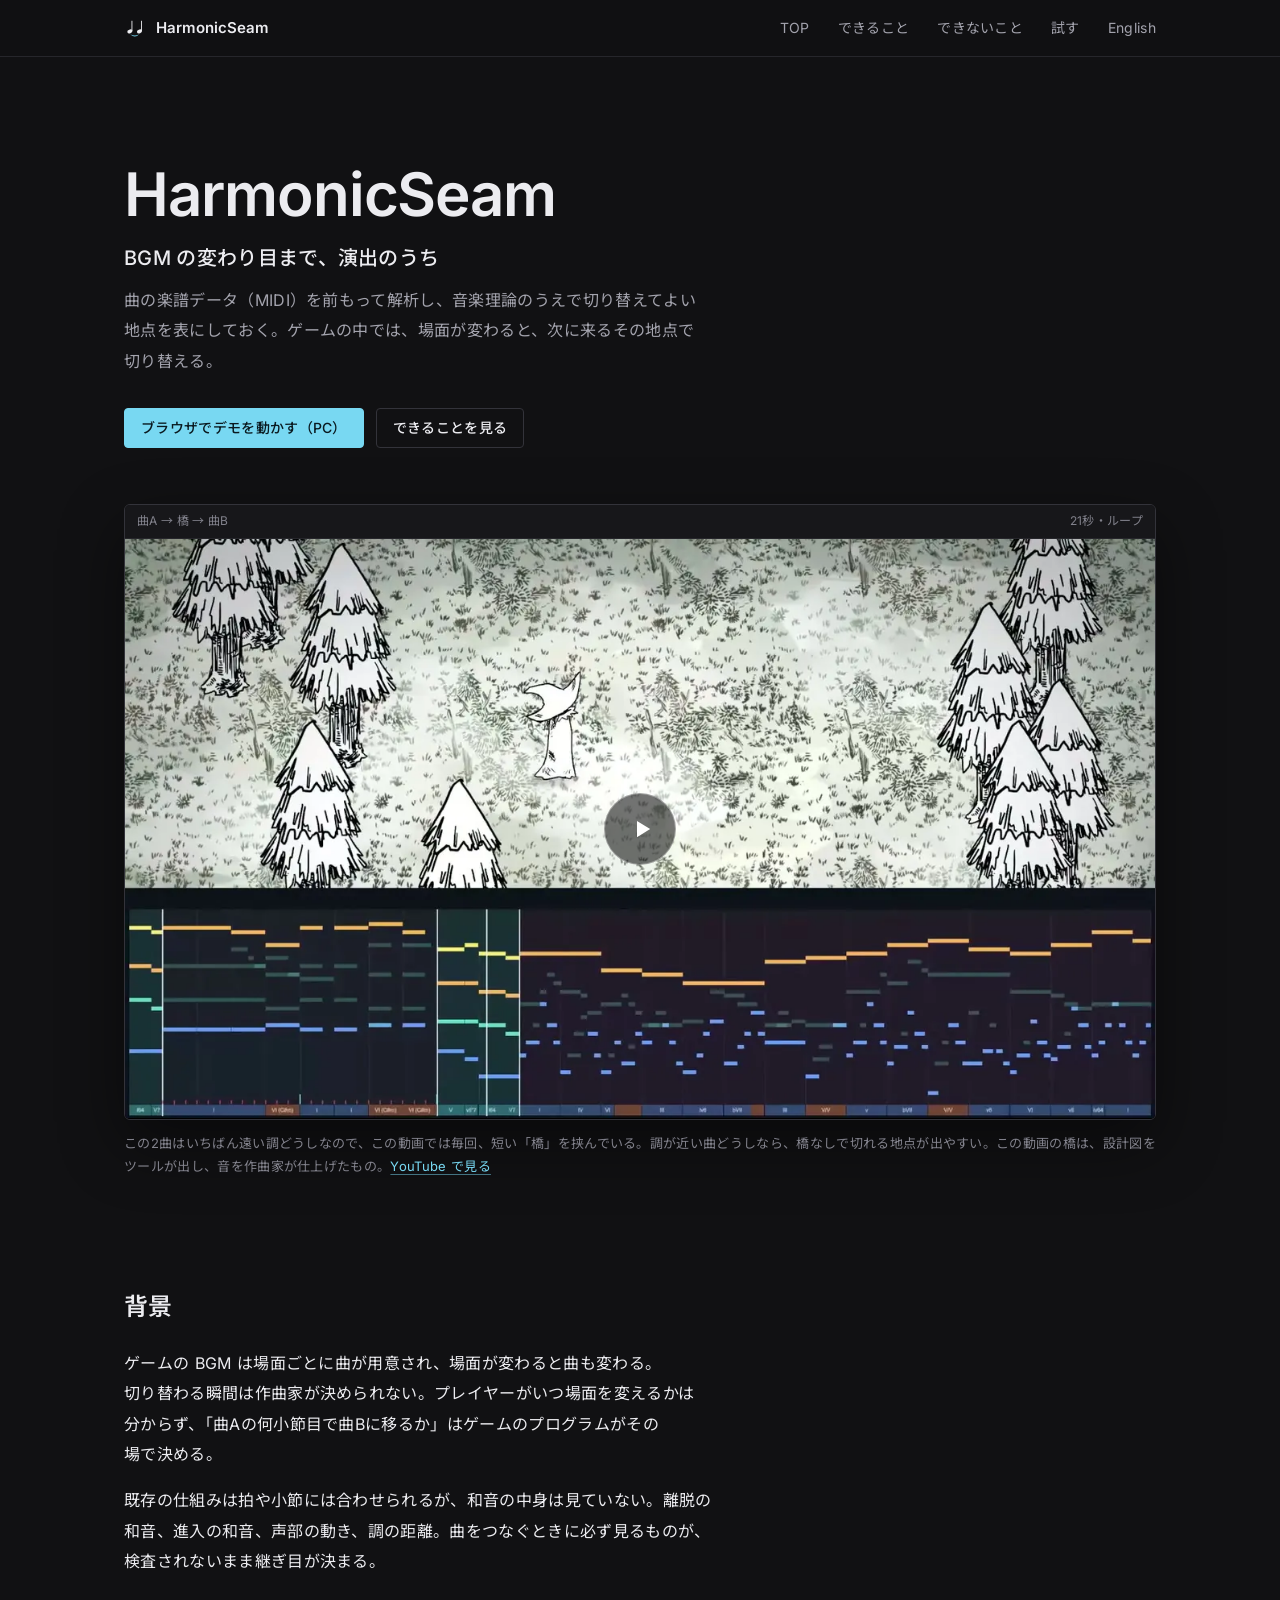
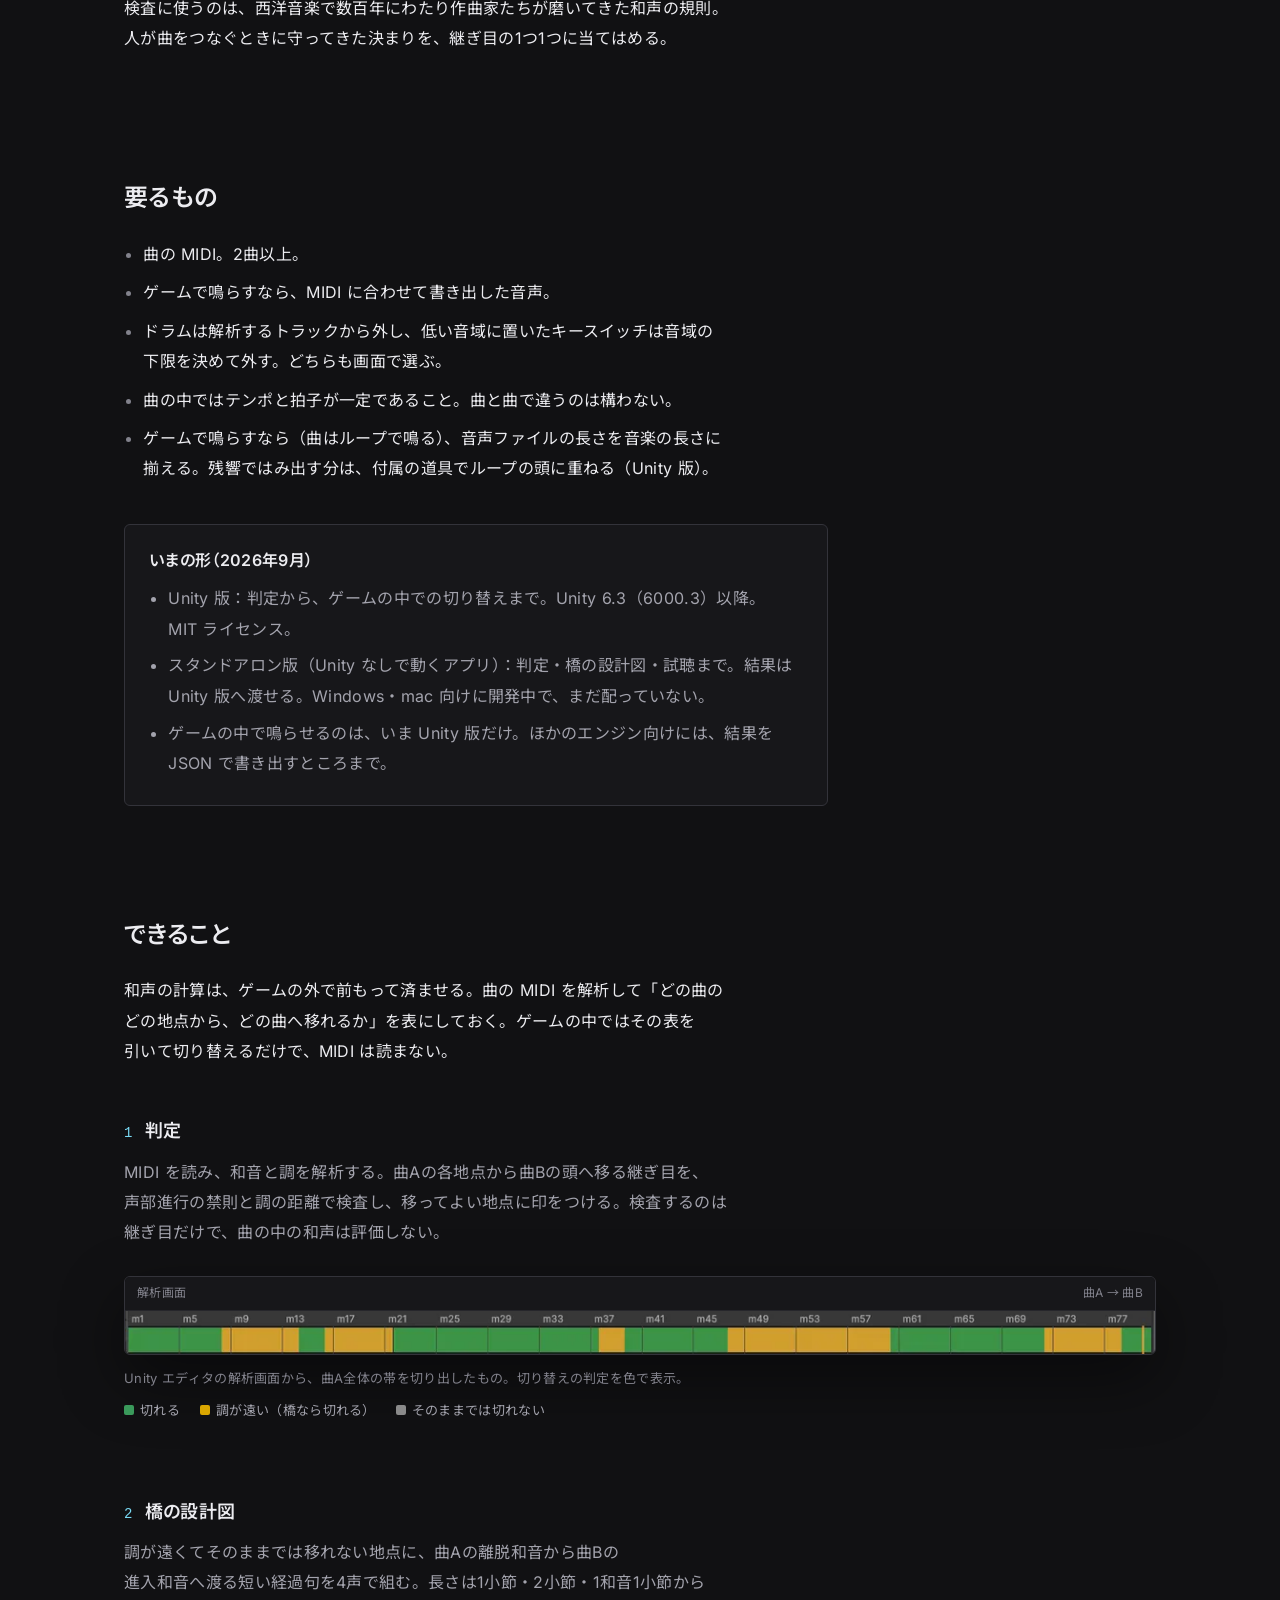
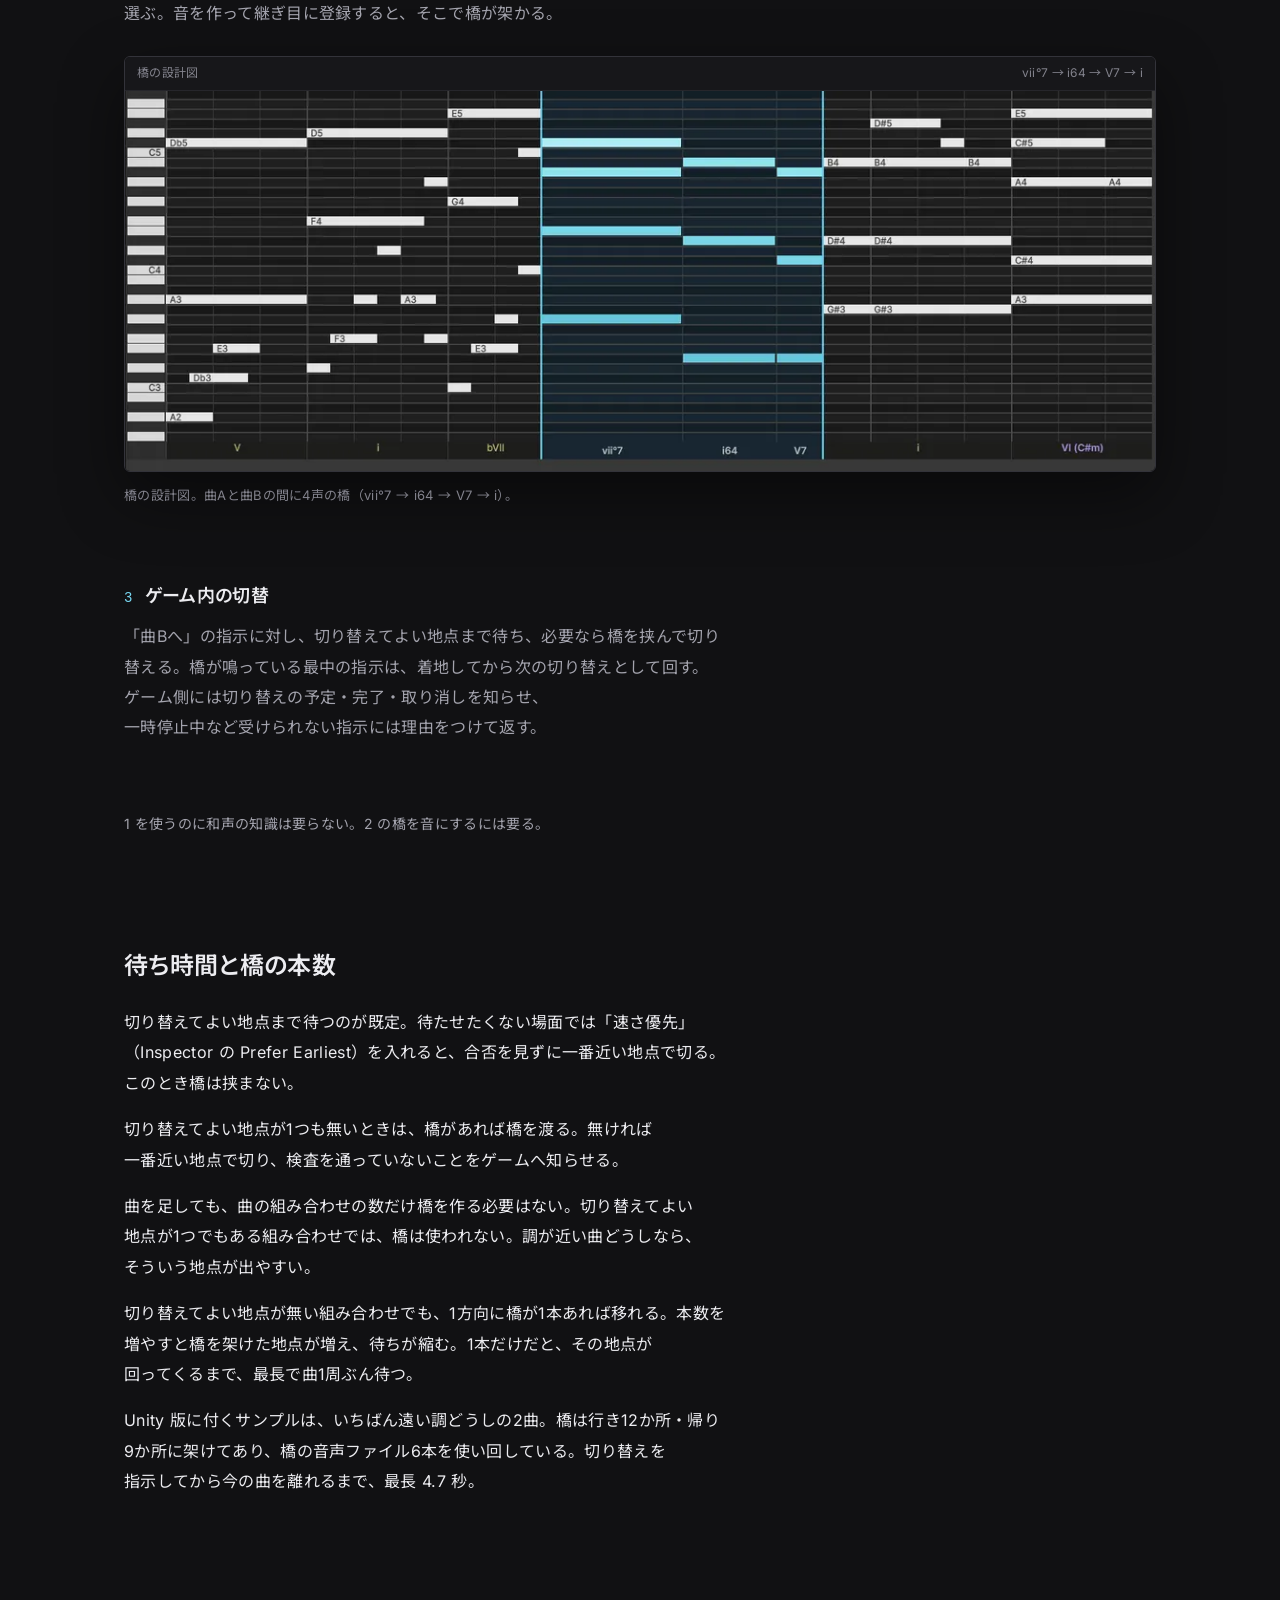
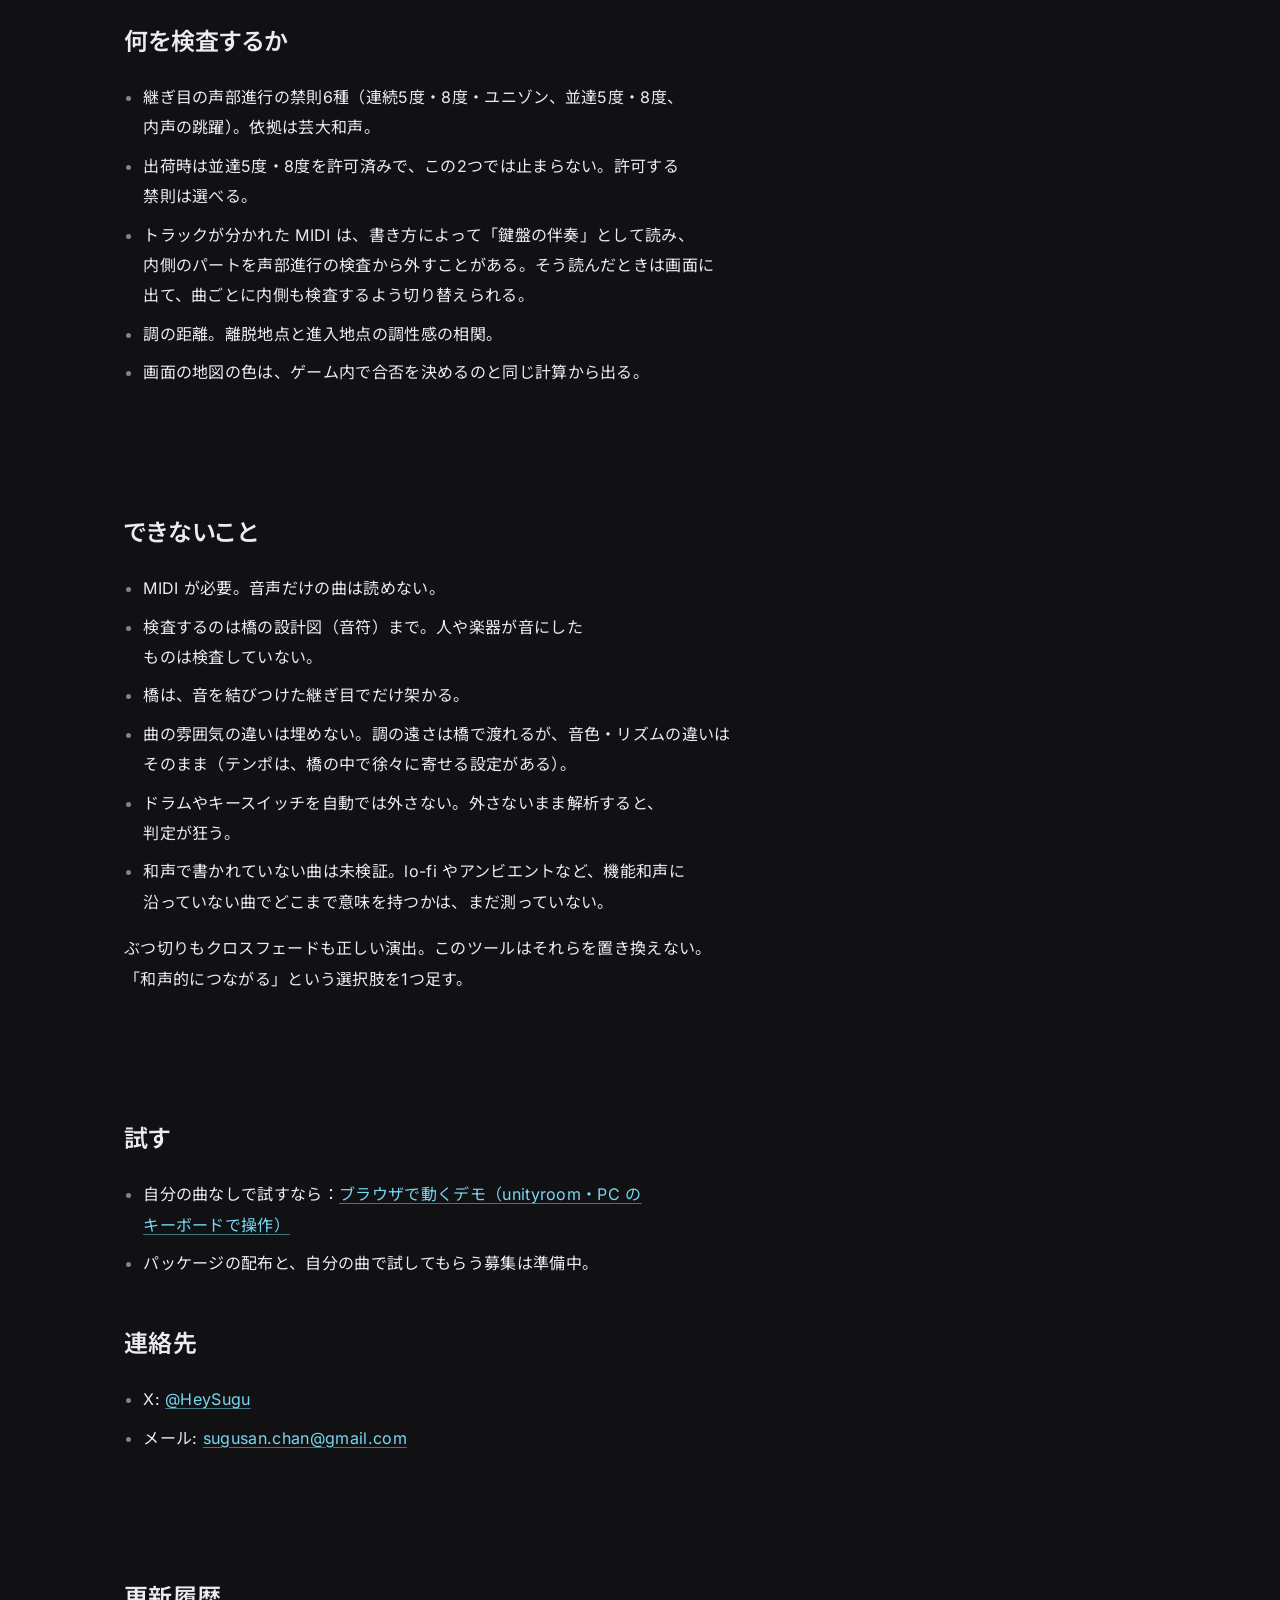
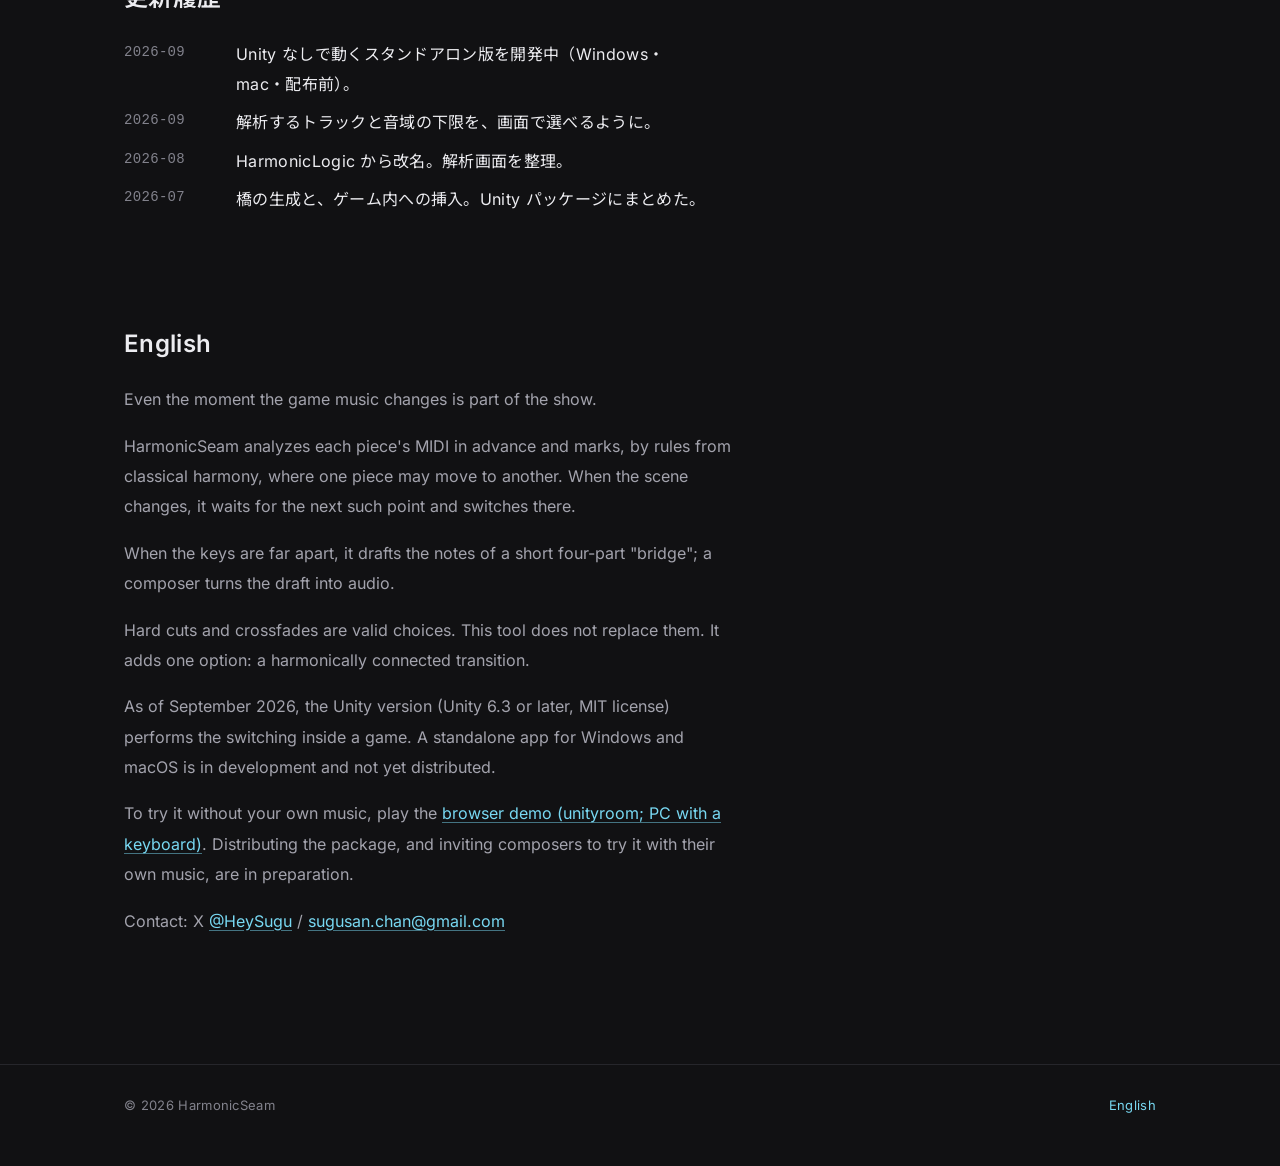
==== index.html @ 2b7038bd "site: 日本語フォントを、ページで使う字だけに切り出して自前で配る（689KB → 175KB、Google Fonts を使わない） Co-Authored-By: Claude Opus 5." ====
<!DOCTYPE html><html lang="ja"><head><meta charset="utf-8"><meta name="viewport" content="width=device-width, initial-scale=1"><title>HarmonicSeam</title><meta name="description" content="BGM の変わり目まで、演出のうち。曲の楽譜データ（MIDI）を前もって解析し、音楽理論のうえで切り替えてよい地点で、ゲームの BGM を切り替える。"><meta property="og:type" content="website"><meta property="og:site_name" content="HarmonicSeam"><meta property="og:title" content="HarmonicSeam"><meta property="og:description" content="BGM の変わり目まで、演出のうち。曲の楽譜データ（MIDI）を前もって解析し、音楽理論のうえで切り替えてよい地点で、ゲームの BGM を切り替える。"><meta property="og:url" content="https://harmonicseam.github.io/"><meta property="og:image" content="https://harmonicseam.github.io/og.png"><meta property="og:image:width" content="1920"><meta property="og:image:height" content="1080"><meta name="twitter:card" content="summary_large_image"><link rel="icon" href="/favicon.svg" type="image/svg+xml"><link rel="preload" href="/fonts/inter.428f79514c.woff2" as="font" type="font/woff2" crossorigin><link rel="preload" href="/fonts/noto-sans-jp.910fbd2599.woff2" as="font" type="font/woff2" crossorigin><style>@font-face{font-family:'Inter';font-style:normal;font-weight:400;font-display:swap;src:url(/fonts/inter.428f79514c.woff2) format('woff2')}@font-face{font-family:'Inter';font-style:normal;font-weight:500;font-display:swap;src:url(/fonts/inter.428f79514c.woff2) format('woff2')}@font-face{font-family:'Inter';font-style:normal;font-weight:600;font-display:swap;src:url(/fonts/inter.428f79514c.woff2) format('woff2')}@font-face{font-family:'Noto Sans JP';font-style:normal;font-weight:400;font-display:swap;src:url(/fonts/noto-sans-jp.910fbd2599.woff2) format('woff2')}@font-face{font-family:'Noto Sans JP';font-style:normal;font-weight:500;font-display:swap;src:url(/fonts/noto-sans-jp.910fbd2599.woff2) format('woff2')}@font-face{font-family:'Noto Sans JP';font-style:normal;font-weight:600;font-display:swap;src:url(/fonts/noto-sans-jp.910fbd2599.woff2) format('woff2')}</style><link rel="stylesheet" href="/_astro/index.DeDN4cwf.css"></head><body><header class="top"><div class="wrap top__in"><a class="brand" href="#"><img src="/logo.svg" alt="" width="22" height="22">HarmonicSeam</a><nav class="nav" aria-label="ページ内"><a class="nav__top" href="#">TOP</a><a class="nav__wide" href="#how">できること</a><a class="nav__wide" href="#limits">できないこと</a><a class="nav__wide" href="#try">試す</a><a href="#en" lang="en">English</a></nav></div></header><main><section class="hero wrap"><h1>HarmonicSeam</h1><p class="tagline">BGM の変わり目まで、演出のうち</p><p class="sub">曲の楽譜データ（MIDI）を前もって解析し、音楽理論のうえで切り替えてよい地点を表にしておく。ゲームの中では、場面が変わると、次に来るその地点で切り替える。</p><div class="actions"><a class="btn btn--primary btn--pc" href="https://unityroom.com/games/liv-2608">ブラウザでデモを動かす（PC）</a><a class="btn btn--primary btn--touch" href="#video" data-play-video>動画を見る（音あり）</a><a class="btn" href="#how">できることを見る</a><a class="btn btn--quiet btn--touch" href="https://unityroom.com/games/liv-2608">デモ（PC のみ）</a></div></section><section id="video" class="wrap"><div class="window"><div class="window__bar"><span>曲A → 橋 → 曲B</span><span>21秒・ループ</span></div><div class="video" data-video role="button" tabindex="0" aria-label="動画を再生（音あり）"><video src="/video/intro.mp4" poster="/video/poster.webp" loop playsinline preload="metadata"></video><div class="video__hint" aria-hidden="true"><svg viewBox="0 0 24 24" width="30" height="30"><path d="M8 5.5v13l10.5-6.5z" fill="currentColor"></path></svg></div></div></div><p class="caption">この2曲はいちばん遠い調どうしなので、この動画では毎回、短い「橋」を挟んでいる。調が近い曲どうしなら、橋なしで切れる地点が出やすい。この動画の橋は、設計図をツールが出し、音を作曲家が仕上げたもの。<a href="https://youtu.be/Th9F_Nxc8Kg">YouTube で見る</a></p></section><section id="background" class="sec wrap"><h2>背景</h2><div class="prose"><p>ゲームの BGM は場面ごとに曲が用意され、場面が変わると曲も変わる。<span class="nw">切り替わる</span>瞬間は作曲家が決められない。プレイヤーがいつ場面を変えるかは分からず、「<span class="nw">曲A</span>の何小節目で<span class="nw">曲B</span>に移るか」はゲームのプログラムがその場で決める。</p><p>既存の仕組みは拍や小節には合わせられるが、和音の中身は見ていない。離脱の和音、進入の和音、声部の動き、調の距離。曲をつなぐときに必ず見るものが、検査されないまま継ぎ目が決まる。</p><p>検査に使うのは、西洋音楽で数百年にわたり作曲家たちが磨いてきた和声の規則。人が曲をつなぐときに守ってきた決まりを、継ぎ目の1つ1つに当てはめる。</p></div></section><section id="needs" class="sec wrap"><h2>要るもの</h2><div class="prose"><ul><li>曲の MIDI。2曲以上。</li><li>ゲームで鳴らすなら、MIDI に合わせて書き出した音声。</li><li>ドラムは解析するトラックから外し、低い音域に置いたキースイッチは音域の下限を決めて外す。どちらも画面で選ぶ。</li><li>曲の中ではテンポと拍子が一定であること。曲と曲で違うのは構わない。</li><li>ゲームで鳴らすなら（曲はループで鳴る）、音声ファイルの長さを音楽の長さに揃える。残響ではみ出す分は、付属の道具でループの頭に重ねる（Unity 版）。</li></ul></div><div class="box"><h3>いまの形（2026年9月）</h3><ul><li>Unity 版：判定から、ゲームの中での切り替えまで。Unity 6.3（6000.3）以降。MIT ライセンス。</li><li>スタンドアロン版（Unity なしで動くアプリ）：判定・橋の設計図・試聴まで。結果は Unity 版へ渡せる。Windows・mac 向けに開発中で、まだ配っていない。</li><li>ゲームの中で鳴らせるのは、いま Unity 版だけ。ほかのエンジン向けには、結果を JSON で書き出すところまで。</li></ul></div></section><section id="how" class="sec wrap"><h2>できること</h2><div class="prose"><p>和声の計算は、ゲームの外で前もって済ませる。曲の MIDI を解析して「どの曲のどの地点から、どの曲へ移れるか」を表にしておく。ゲームの中ではその表を引いて切り替えるだけで、MIDI は読まない。</p></div><ol class="steps"><li class="step"><div class="step__head"><span class="step__num">1</span><h3>判定</h3></div><p>MIDI を読み、和音と調を解析する。<span class="nw">曲A</span>の各地点から<span class="nw">曲B</span>の頭へ移る継ぎ目を、声部進行の禁則と調の距離で検査し、移ってよい地点に印をつける。検査するのは継ぎ目だけで、曲の中の和声は評価しない。</p><figure class="fig"><div class="window"><div class="window__bar"><span>解析画面</span><span>曲A → 曲B</span></div><img src="/_astro/analyzer-map.w-z46EXZ_Z14f1R5.webp" srcset="/_astro/analyzer-map.w-z46EXZ_1AE0fX.webp 1080w, /_astro/analyzer-map.w-z46EXZ_Z14f1R5.webp 1600w" alt="解析画面から切り出した、曲A全体の帯。切り替えの判定を色で表示" sizes="(min-width: 1128px) 1080px, 100vw" loading="lazy" decoding="async" width="1600" height="67"></div><figcaption>Unity エディタの解析画面から、<span class="nw">曲A</span>全体の帯を切り出したもの。切り替えの判定を色で表示。</figcaption><p class="legend"><span><i style="background:var(--ok)"></i>切れる</span><span><i style="background:var(--far)"></i>調が遠い（橋なら切れる）</span><span><i style="background:var(--no)"></i>そのままでは切れない</span></p></figure></li><li class="step"><div class="step__head"><span class="step__num">2</span><h3>橋の設計図</h3></div><p>調が遠くてそのままでは移れない地点に、<span class="nw">曲A</span>の離脱和音から<span class="nw">曲B</span>の進入和音へ渡る短い経過句を4声で組む。長さは1小節・2小節・1和音1小節から選ぶ。音を作って継ぎ目に登録すると、そこで橋が架かる。</p><figure class="fig"><div class="window"><div class="window__bar"><span>橋の設計図</span><span>vii°7 → i64 → V7 → i</span></div><img src="/_astro/analyzer-bridge.DcLD3KnN_Z2VC8l.webp" srcset="/_astro/analyzer-bridge.DcLD3KnN_27rQbr.webp 1080w, /_astro/analyzer-bridge.DcLD3KnN_Z2VC8l.webp 1580w" alt="橋の設計図のピアノロール。曲A、4声の橋、曲B" sizes="(min-width: 1128px) 1080px, 100vw" loading="lazy" decoding="async" width="1580" height="582"></div><figcaption>橋の設計図。<span class="nw">曲A</span>と<span class="nw">曲B</span>の間に4声の橋（vii°7 → i64 → V7 → i）。</figcaption></figure></li><li class="step"><div class="step__head"><span class="step__num">3</span><h3>ゲーム内の切替</h3></div><p>「<span class="nw">曲B</span>へ」の指示に対し、切り替えてよい地点まで待ち、必要なら橋を挟んで切り替える。橋が鳴っている最中の指示は、着地してから次の切り替えとして回す。ゲーム側には切り替えの予定・完了・取り消しを知らせ、一時停止中など受けられない指示には理由をつけて返す。</p></li></ol><p class="note">1 を使うのに和声の知識は要らない。2 の橋を音にするには要る。</p></section><section id="wait" class="sec wrap"><h2>待ち時間と橋の本数</h2><div class="prose"><p>切り替えてよい地点まで待つのが既定。待たせたくない場面では「速さ優先」（Inspector の Prefer Earliest）を入れると、合否を見ずに一番近い地点で切る。このとき橋は挟まない。</p><p>切り替えてよい地点が1つも無いときは、橋があれば橋を渡る。無ければ一番近い地点で切り、検査を通っていないことをゲームへ知らせる。</p><p>曲を足しても、曲の組み合わせの数だけ橋を作る必要はない。切り替えてよい地点が1つでもある組み合わせでは、橋は使われない。調が近い曲どうしなら、そういう地点が出やすい。</p><p>切り替えてよい地点が無い組み合わせでも、1方向に橋が1本あれば移れる。本数を増やすと橋を架けた地点が増え、待ちが縮む。1本だけだと、その地点が回ってくるまで、最長で曲1周ぶん待つ。</p><p>Unity 版に付くサンプルは、いちばん遠い調どうしの2曲。橋は行き12か所・帰り9か所に架けてあり、橋の音声ファイル6本を使い回している。切り替えを指示してから今の曲を離れるまで、最長 4.7 秒。</p></div></section><section id="check" class="sec wrap"><h2>何を検査するか</h2><div class="prose"><ul><li>継ぎ目の声部進行の禁則6種（連続5度・8度・ユニゾン、並達5度・8度、内声の跳躍）。依拠は芸大和声。</li><li>出荷時は並達5度・8度を許可済みで、この2つでは止まらない。許可する禁則は選べる。</li><li>トラックが分かれた MIDI は、書き方によって「鍵盤の伴奏」として読み、内側のパートを声部進行の検査から外すことがある。そう読んだときは画面に出て、曲ごとに内側も検査するよう切り替えられる。</li><li>調の距離。離脱地点と進入地点の調性感の相関。</li><li>画面の地図の色は、ゲーム内で合否を決めるのと同じ計算から出る。</li></ul></div></section><section id="limits" class="sec wrap"><h2>できないこと</h2><div class="prose"><ul><li>MIDI が必要。音声だけの曲は読めない。</li><li>検査するのは橋の設計図（音符）まで。人や楽器が音にしたものは検査していない。</li><li>橋は、音を結びつけた継ぎ目でだけ架かる。</li><li>曲の雰囲気の違いは埋めない。調の遠さは橋で渡れるが、音色・リズムの違いはそのまま（テンポは、橋の中で徐々に寄せる設定がある）。</li><li>ドラムやキースイッチを自動では外さない。外さないまま解析すると、判定が狂う。</li><li>和声で書かれていない曲は未検証。lo-fi やアンビエントなど、機能和声に沿っていない曲でどこまで意味を持つかは、まだ測っていない。</li></ul><p>ぶつ切りもクロスフェードも正しい演出。このツールはそれらを置き換えない。「和声的につながる」という選択肢を1つ足す。</p></div></section><section id="try" class="sec wrap"><h2>試す</h2><div class="prose"><ul><li>自分の曲なしで試すなら：<a href="https://unityroom.com/games/liv-2608">ブラウザで動くデモ（unityroom・PC のキーボードで操作）</a></li><li>パッケージの配布と、自分の曲で試してもらう募集は準備中。</li></ul></div><h2 class="h2--sub">連絡先</h2><div class="prose"><ul><li>X: <a href="https://x.com/HeySugu">@HeySugu</a></li><li>メール: <a href="mailto:sugusan.chan@gmail.com">sugusan.chan@gmail.com</a></li></ul></div></section><section id="log" class="sec wrap"><h2>更新履歴</h2><dl class="log"><dt>2026-09</dt><dd>Unity なしで動くスタンドアロン版を開発中（Windows・mac・配布前）。</dd><dt>2026-09</dt><dd>解析するトラックと音域の下限を、画面で選べるように。</dd><dt>2026-08</dt><dd>HarmonicLogic から改名。解析画面を整理。</dd><dt>2026-07</dt><dd>橋の生成と、ゲーム内への挿入。Unity パッケージにまとめた。</dd></dl></section><section id="en" class="sec wrap en" lang="en"><h2>English</h2><div class="prose"><p>Even the moment the game music changes is part of the show.</p><p>HarmonicSeam analyzes each piece's MIDI in advance and marks, by rules from classical harmony, where one piece may move to another. When the scene changes, it waits for the next such point and switches there.</p><p>When the keys are far apart, it drafts the notes of a short four-part "bridge"; a composer turns the draft into audio.</p><p>Hard cuts and crossfades are valid choices. This tool does not replace them. It adds one option: a harmonically connected transition.</p><p>As of September 2026, the Unity version (Unity 6.3 or later, MIT license) performs the switching inside a game. A standalone app for Windows and macOS is in development and not yet distributed.</p><p>To try it without your own music, play the <a href="https://unityroom.com/games/liv-2608">browser demo (unityroom; PC with a keyboard)</a>. Distributing the package, and inviting composers to try it with their own music, are in preparation.</p><p>Contact: X <a href="https://x.com/HeySugu">@HeySugu</a> / <a href="mailto:sugusan.chan@gmail.com">sugusan.chan@gmail.com</a></p></div></section></main><footer class="foot"><div class="wrap foot__in"><span>© 2026 HarmonicSeam</span><a href="#en" lang="en">English</a></div></footer><script type="module">for(let e of document.querySelectorAll(`[data-video]`)){let t=e.querySelector(`video`),n=e.querySelector(`.video__hint`),r=()=>t.paused?t.play():t.pause();e.addEventListener(`click`,r),e.addEventListener(`keydown`,e=>{(e.key===`Enter`||e.key===` `)&&(e.preventDefault(),r())}),t.addEventListener(`play`,()=>n.hidden=!0),t.addEventListener(`pause`,()=>n.hidden=!1)}var e=document.querySelector(`[data-video] video`);for(let t of document.querySelectorAll(`[data-play-video]`))t.addEventListener(`click`,()=>e?.play());</script></body></html>
---- _astro/index.DeDN4cwf.css ----
:root{--bg:#111113;--bg-2:#17171a;--bg-3:#1e1e22;--line:#26262b;--line-2:#33333a;--text:#ececf0;--text-2:#a3a3ad;--text-3:#82828c;--accent:#78d8f2;--accent-ink:#0a1a20;--ok:#3a9a5b;--far:#d9a600;--no:#8a8a8a;--r:4px;--r-win:6px;--wrap:1080px;--font:"Inter", "Noto Sans JP", system-ui, -apple-system, "Segoe UI", sans-serif;--mono:ui-monospace, "SFMono-Regular", Consolas, monospace}*{box-sizing:border-box}html{background:var(--bg);scroll-behavior:smooth}body{color:var(--text);font-family:var(--font);letter-spacing:.02em;-webkit-font-smoothing:antialiased;margin:0;font-size:16px;line-height:1.9}a{color:var(--accent);text-decoration:none}a:hover{text-underline-offset:3px;text-decoration:underline}.prose a,.caption a{text-underline-offset:3px;text-decoration:underline #78d8f280}.prose a:hover,.caption a:hover{text-decoration-color:currentColor}h1,h2,h3{font-feature-settings:"palt";word-break:auto-phrase;text-wrap:balance}:lang(ja){word-break:auto-phrase;line-break:strict}p,li,dd,figcaption{text-wrap:pretty}.nw{white-space:nowrap}.wrap{max-width:var(--wrap);margin:0 auto;padding:0 24px}section[id]{scroll-margin-top:72px}.top{z-index:10;backdrop-filter:blur(8px);border-bottom:1px solid var(--line);background:#111113d9;position:sticky;top:0}.top__in{justify-content:space-between;align-items:center;height:56px;display:flex}.brand{color:var(--text);letter-spacing:0;align-items:center;gap:10px;font-size:15px;font-weight:600;display:inline-flex}.brand:hover{text-decoration:none}.nav{gap:28px;font-size:14px;display:flex}.nav a{color:var(--text-2)}.nav a:hover{color:var(--text);text-decoration:none}.hero{padding-top:104px;padding-bottom:56px}.hero h1{letter-spacing:-.02em;margin:0 0 16px;font-size:60px;font-weight:700;line-height:1.1}.tagline{color:var(--text);margin:0 0 12px;font-size:20px;font-weight:500;line-height:1.5}.scenes{gap:20px;max-width:44em;margin:24px 0 0;display:grid}.scenes>div{border-top:1px solid var(--line);grid-template-columns:11em 1fr;gap:4px 20px;padding-top:20px;display:grid}.scenes dt{color:var(--text);font-weight:600}.scenes dd{color:var(--text-2);margin:0}@media (width<=640px){.scenes>div{grid-template-columns:1fr}}.sub{max-width:38em;color:var(--text-2);margin:0 0 32px;font-size:16px}.actions{flex-wrap:wrap;gap:12px;display:flex}.btn{border:1px solid var(--line-2);border-radius:var(--r);height:40px;color:var(--text);align-items:center;padding:0 16px;font-size:14px;font-weight:500;display:inline-flex}.btn:hover{background:var(--bg-3);text-decoration:none}.btn--primary{background:var(--accent);border-color:var(--accent);color:var(--accent-ink)}.btn--primary:hover{background:#9be3f6}.btn--quiet{color:var(--text-2)}.btn--touch{display:none}@media (hover:none) and (pointer:coarse){.btn--pc{display:none}.btn--touch{display:inline-flex}}.window{border:1px solid var(--line-2);border-radius:var(--r-win);background:#0c0c0e;overflow:hidden;box-shadow:0 24px 64px #00000073}.window__bar{border-bottom:1px solid var(--line);background:var(--bg-2);height:34px;color:var(--text-3);white-space:nowrap;justify-content:space-between;align-items:center;gap:12px;padding:0 12px;font-size:12px;display:flex;overflow:hidden}.window img{width:100%;height:auto;display:block}.video{aspect-ratio:16/9;cursor:pointer;background:#000;position:relative}.video video{width:100%;height:100%;display:block}.video__hint{pointer-events:none;color:#fff;background:#0000008c;border:1px solid #ffffff59;border-radius:50%;place-items:center;width:72px;height:72px;transition:background .15s;display:grid;position:absolute;top:50%;left:50%;transform:translate(-50%,-50%)}.video__hint svg{margin-left:4px}.video:hover .video__hint{background:#000000b8}.video__hint[hidden]{display:none}.caption,figcaption{color:var(--text-3);margin:12px 0 0;font-size:13px;line-height:1.8}.sec{padding-top:112px}.sec h2{margin:0 0 24px;font-size:24px;font-weight:600;line-height:1.4}.sec .h2--sub{margin-top:48px}.prose>*{max-width:38em}.prose p{margin:0 0 1em}.prose ul{margin:0 0 1em;padding-left:1.2em}.prose li{margin:0 0 .5em}.prose li::marker{color:var(--text-3)}.muted{color:var(--text-2)}.note{color:var(--text-2);margin:40px 0 0;font-size:14px}.steps{gap:72px;margin:48px 0 0;padding:0;list-style:none;display:grid}.step__head{align-items:baseline;gap:12px;margin-bottom:8px;display:flex}.step__num{font-family:var(--mono);color:var(--accent);font-size:14px}.step h3{margin:0;font-size:18px;font-weight:600}.step>p{max-width:38em;color:var(--text-2);margin:0 0 28px}.fig{margin:0}.legend{color:var(--text-2);flex-wrap:wrap;gap:4px 20px;margin:8px 0 0;font-size:13px;display:flex}.legend span{align-items:center;gap:6px;display:inline-flex}.legend i{border-radius:2px;width:10px;height:10px}.log{grid-template-columns:6em 1fr;gap:8px 16px;max-width:38em;margin:0;display:grid}.log dt{font-family:var(--mono);color:var(--text-3);font-size:14px;line-height:1.9}.log dd{margin:0}.box{border:1px solid var(--line-2);border-radius:var(--r-win);background:var(--bg-2);max-width:44em;margin-top:40px;padding:20px 24px}.box h3{margin:0 0 8px;font-size:16px;font-weight:600}.box ul{margin:0;padding-left:1.2em}.box li{color:var(--text-2);margin:0 0 .4em}.en .prose p{color:var(--text-2);letter-spacing:0}.foot{border-top:1px solid var(--line);color:var(--text-3);margin-top:128px;font-size:13px}.foot__in{justify-content:space-between;padding-top:28px;padding-bottom:48px;display:flex}.caption a,.foot a{margin-block:-10px;padding-block:10px}@media (width<=640px){.nav{gap:20px}.nav__wide{display:none}.hero{padding-top:56px;padding-bottom:40px}.hero h1{font-size:clamp(30px,13.5vw - 6px,44px)}.tagline{font-size:18px}.sec{padding-top:80px}.sec h2{font-size:22px}}@media (width<=310px){.nav__top{display:none}}@media (pointer:coarse){.btn{height:44px}.nav a{margin:-14px -8px;padding:14px 8px}}
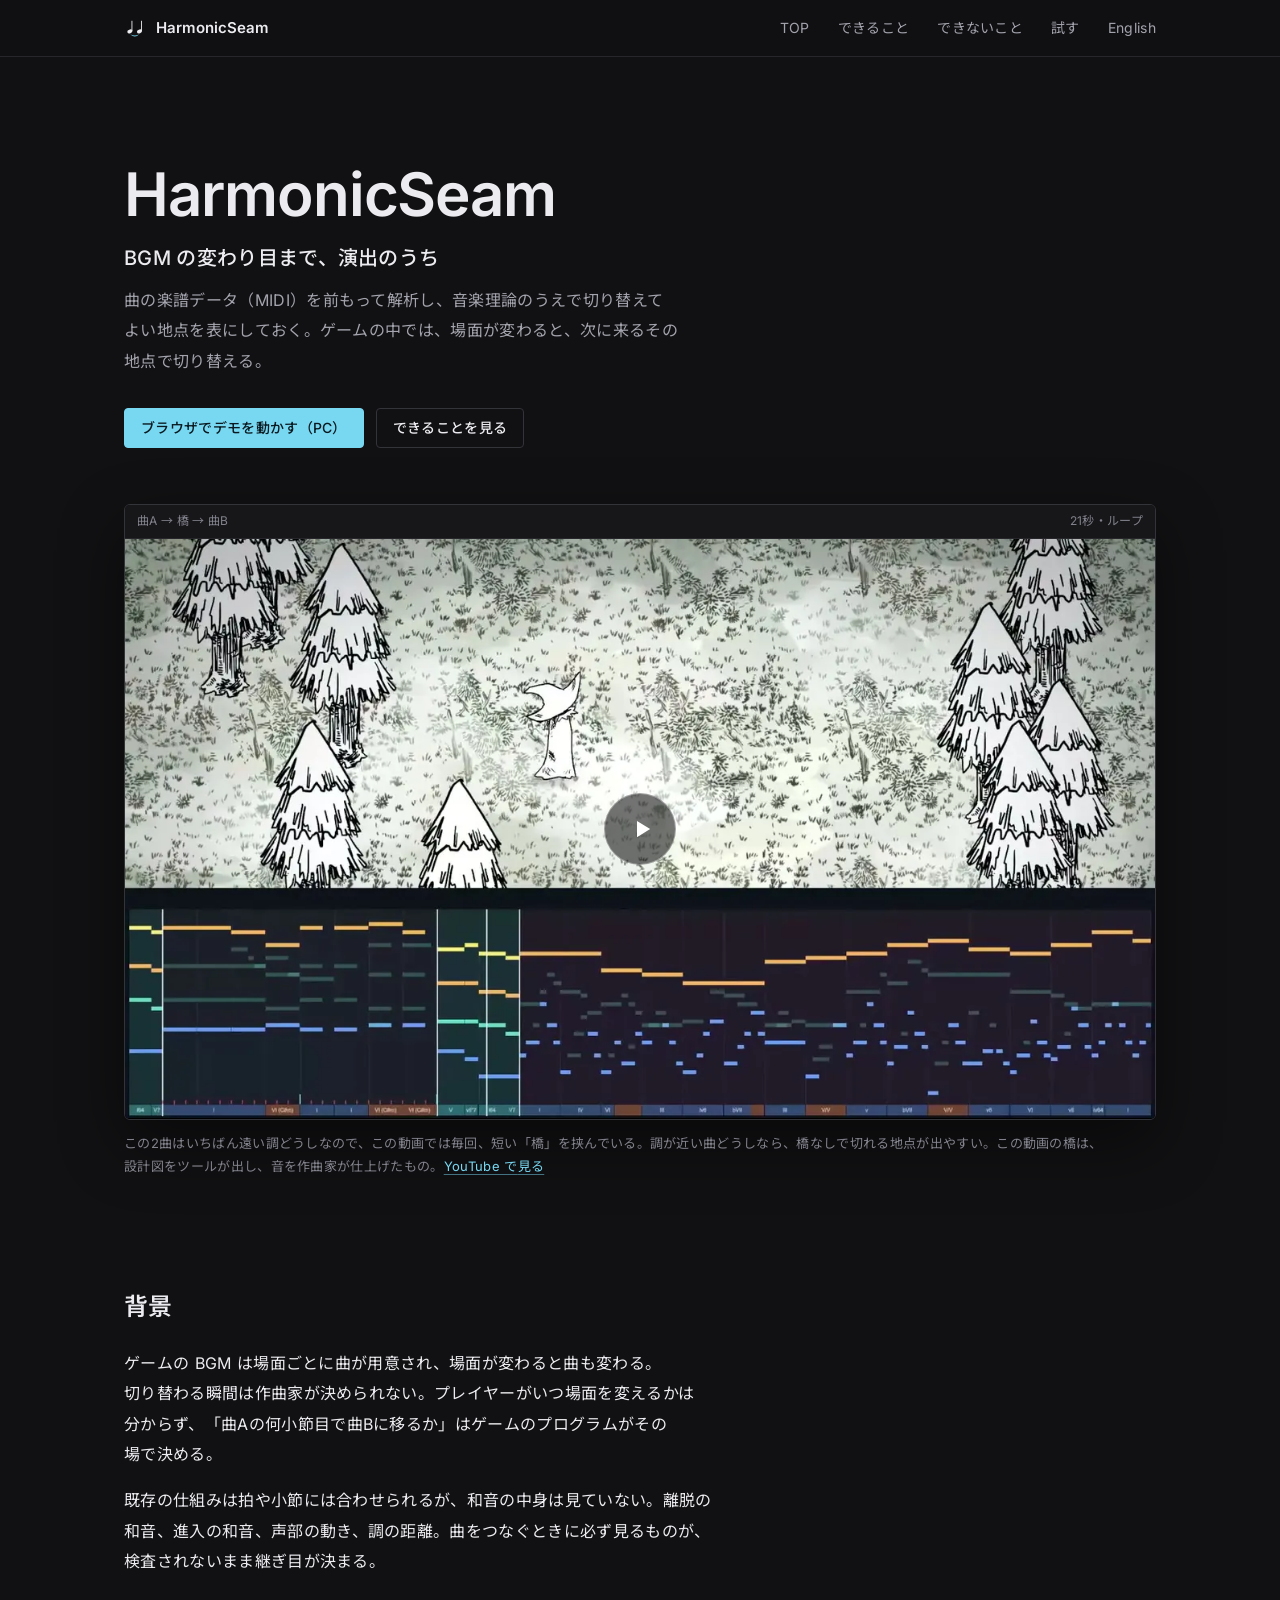
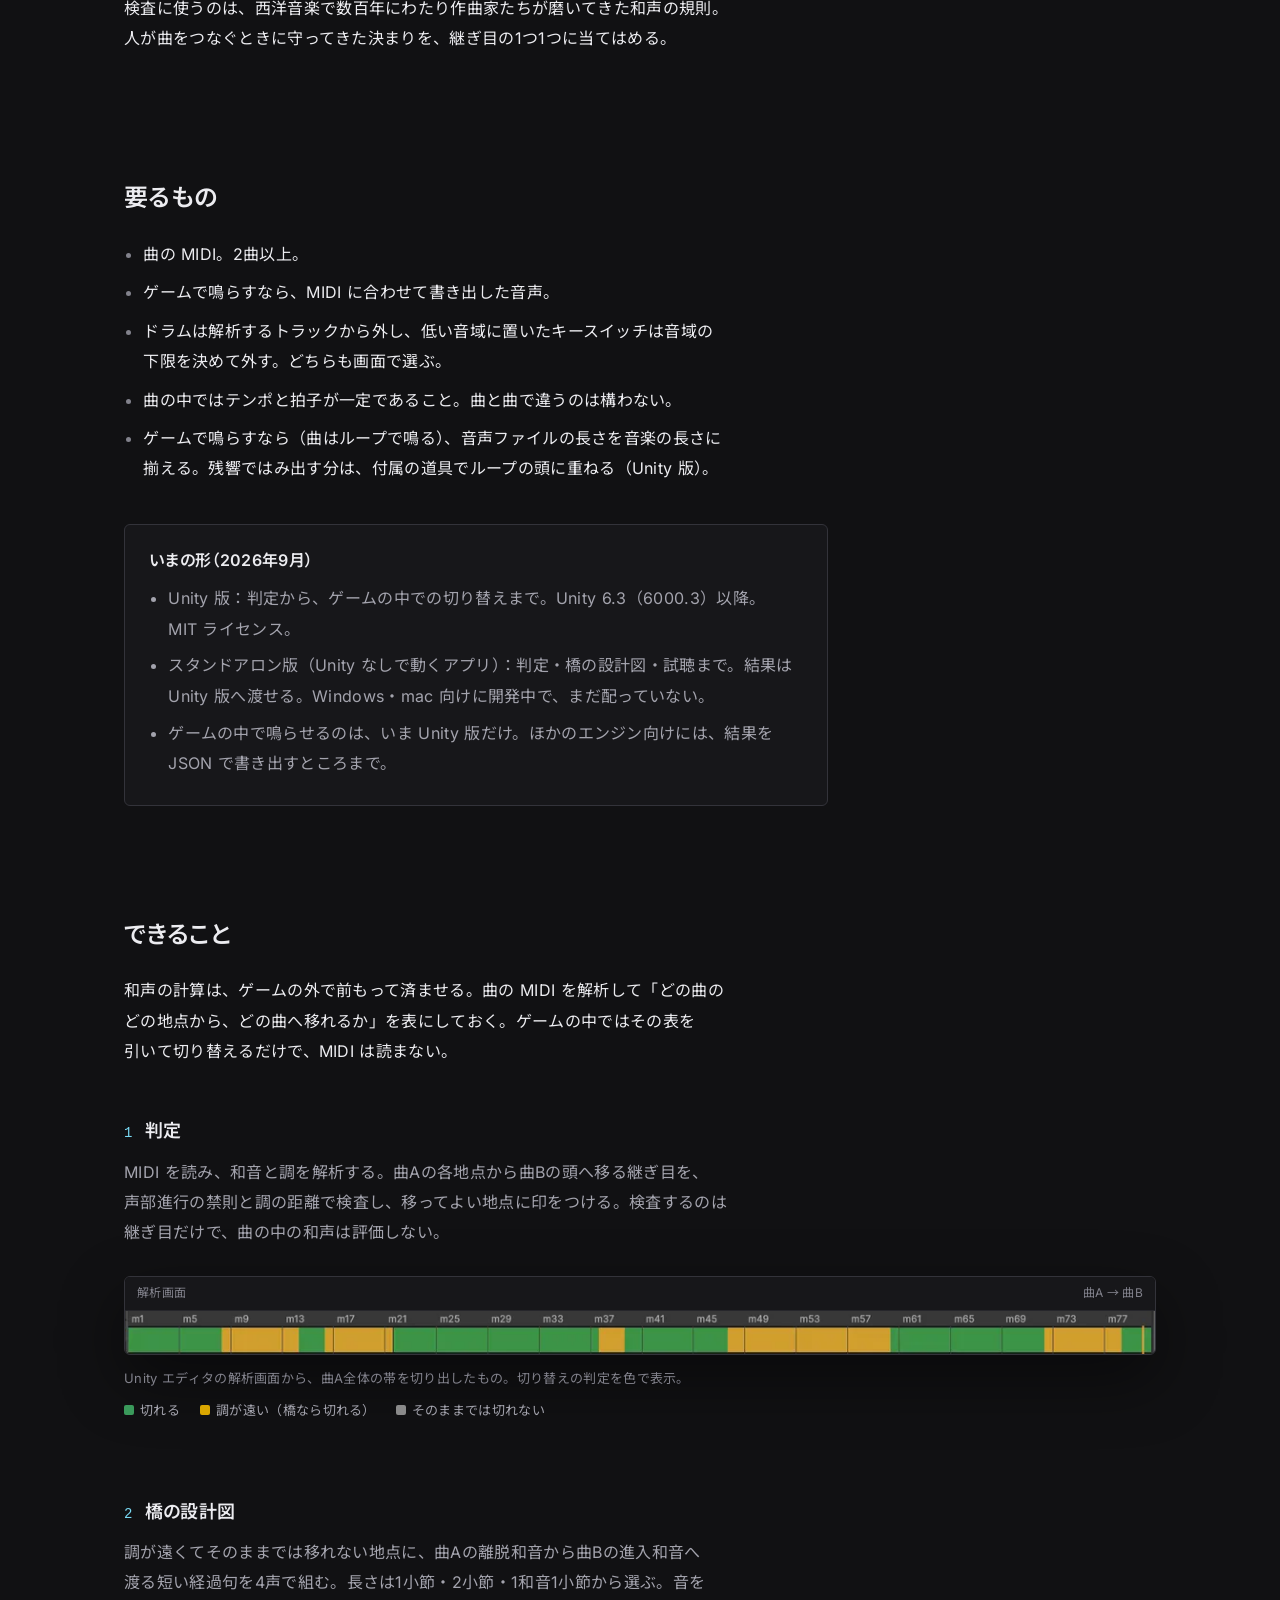
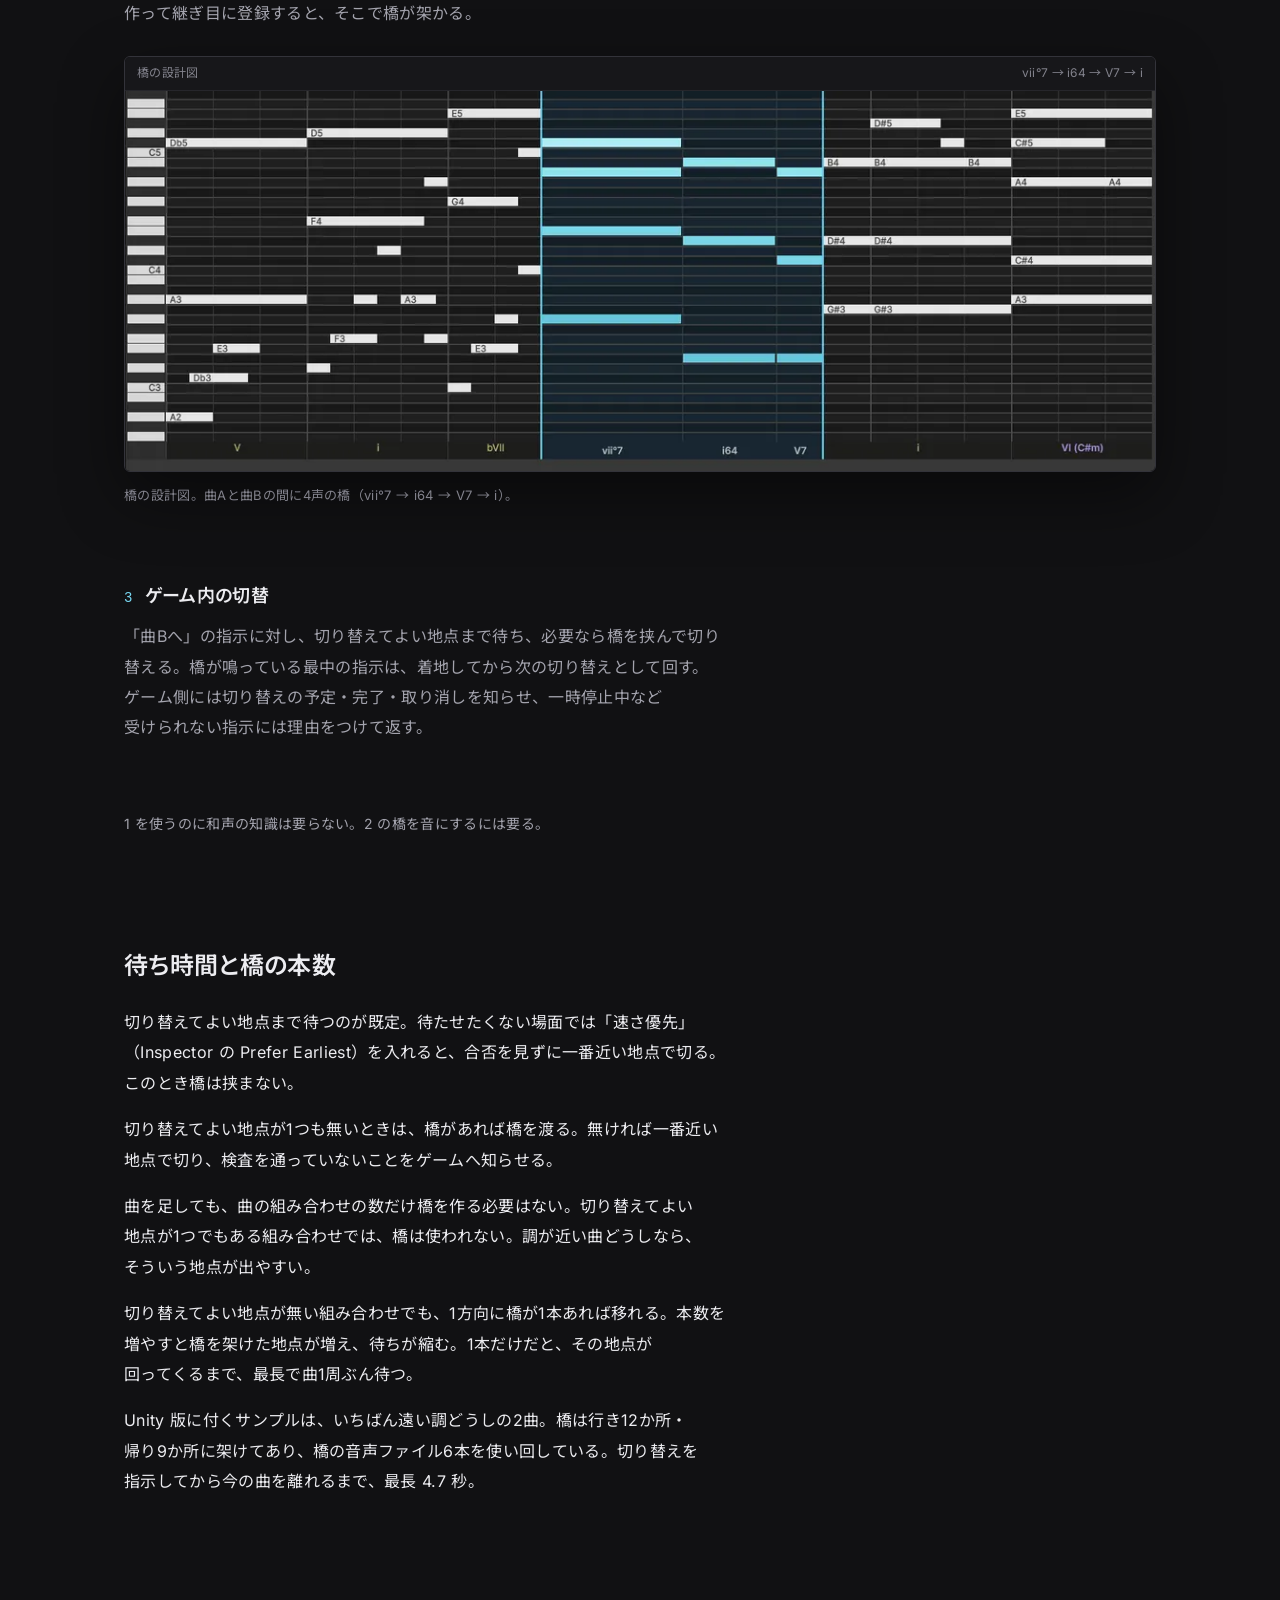
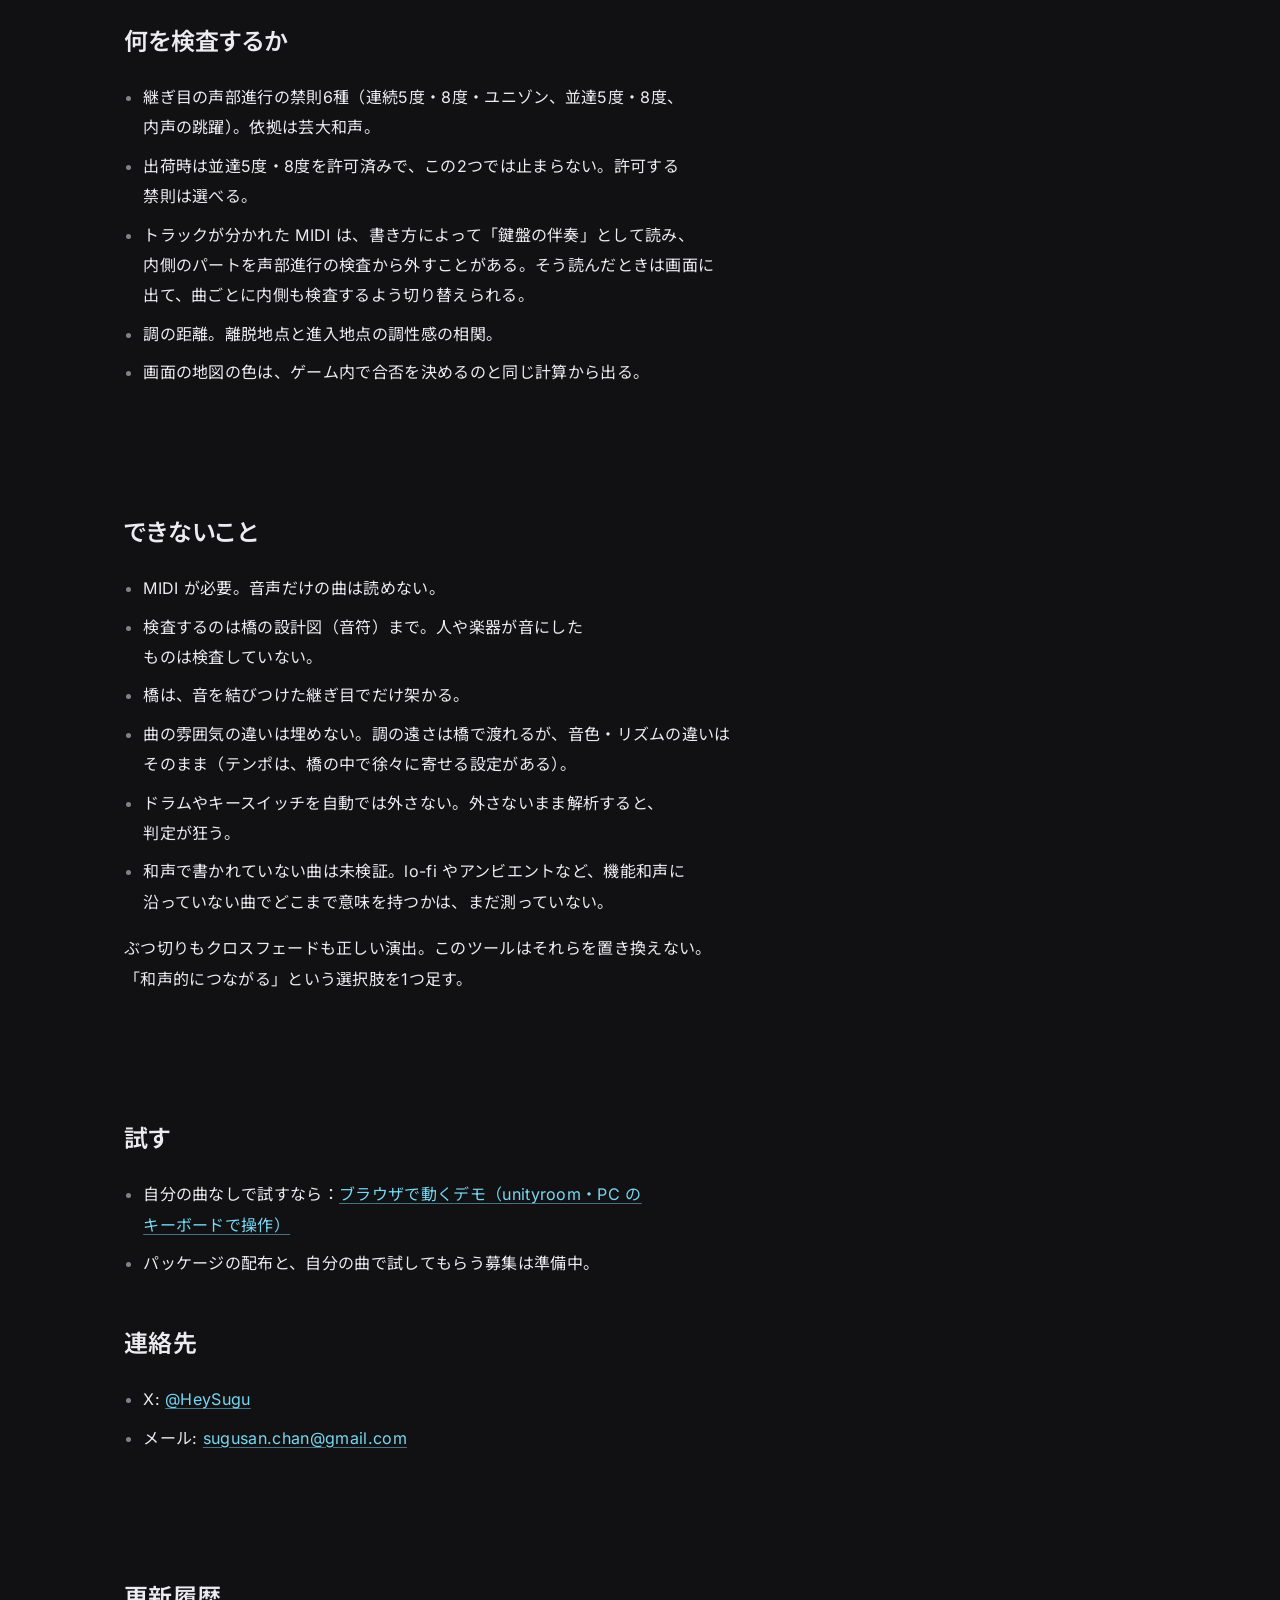
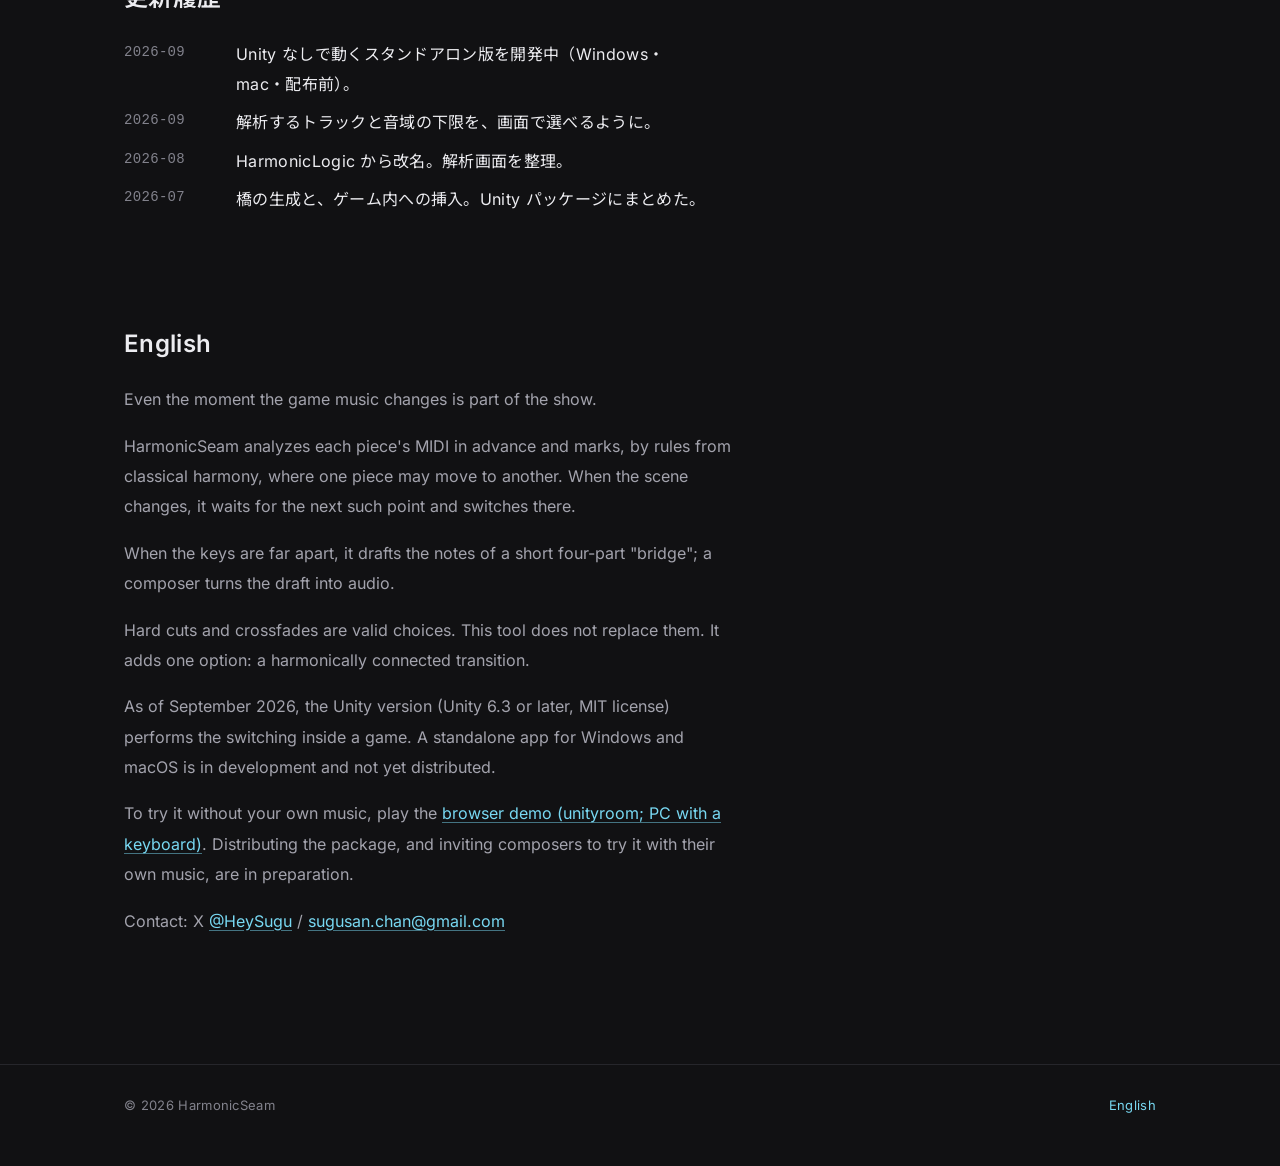
==== commit 998680fb: "site: 日本語の段落に文節の切れ目を入れ、Safari でも語の途中で改行しないようにする" ====
--- a/index.html
+++ b/index.html
@@ -1 +1 @@
-<!DOCTYPE html><html lang="ja"><head><meta charset="utf-8"><meta name="viewport" content="width=device-width, initial-scale=1"><title>HarmonicSeam</title><meta name="description" content="BGM の変わり目まで、演出のうち。曲の楽譜データ（MIDI）を前もって解析し、音楽理論のうえで切り替えてよい地点で、ゲームの BGM を切り替える。"><meta property="og:type" content="website"><meta property="og:site_name" content="HarmonicSeam"><meta property="og:title" content="HarmonicSeam"><meta property="og:description" content="BGM の変わり目まで、演出のうち。曲の楽譜データ（MIDI）を前もって解析し、音楽理論のうえで切り替えてよい地点で、ゲームの BGM を切り替える。"><meta property="og:url" content="https://harmonicseam.github.io/"><meta property="og:image" content="https://harmonicseam.github.io/og.png"><meta property="og:image:width" content="1920"><meta property="og:image:height" content="1080"><meta name="twitter:card" content="summary_large_image"><link rel="icon" href="/favicon.svg" type="image/svg+xml"><link rel="preload" href="/fonts/inter.428f79514c.woff2" as="font" type="font/woff2" crossorigin><link rel="preload" href="/fonts/noto-sans-jp.910fbd2599.woff2" as="font" type="font/woff2" crossorigin><style>@font-face{font-family:'Inter';font-style:normal;font-weight:400;font-display:swap;src:url(/fonts/inter.428f79514c.woff2) format('woff2')}@font-face{font-family:'Inter';font-style:normal;font-weight:500;font-display:swap;src:url(/fonts/inter.428f79514c.woff2) format('woff2')}@font-face{font-family:'Inter';font-style:normal;font-weight:600;font-display:swap;src:url(/fonts/inter.428f79514c.woff2) format('woff2')}@font-face{font-family:'Noto Sans JP';font-style:normal;font-weight:400;font-display:swap;src:url(/fonts/noto-sans-jp.910fbd2599.woff2) format('woff2')}@font-face{font-family:'Noto Sans JP';font-style:normal;font-weight:500;font-display:swap;src:url(/fonts/noto-sans-jp.910fbd2599.woff2) format('woff2')}@font-face{font-family:'Noto Sans JP';font-style:normal;font-weight:600;font-display:swap;src:url(/fonts/noto-sans-jp.910fbd2599.woff2) format('woff2')}</style><link rel="stylesheet" href="/_astro/index.DeDN4cwf.css"></head><body><header class="top"><div class="wrap top__in"><a class="brand" href="#"><img src="/logo.svg" alt="" width="22" height="22">HarmonicSeam</a><nav class="nav" aria-label="ページ内"><a class="nav__top" href="#">TOP</a><a class="nav__wide" href="#how">できること</a><a class="nav__wide" href="#limits">できないこと</a><a class="nav__wide" href="#try">試す</a><a href="#en" lang="en">English</a></nav></div></header><main><section class="hero wrap"><h1>HarmonicSeam</h1><p class="tagline">BGM の変わり目まで、演出のうち</p><p class="sub">曲の楽譜データ（MIDI）を前もって解析し、音楽理論のうえで切り替えてよい地点を表にしておく。ゲームの中では、場面が変わると、次に来るその地点で切り替える。</p><div class="actions"><a class="btn btn--primary btn--pc" href="https://unityroom.com/games/liv-2608">ブラウザでデモを動かす（PC）</a><a class="btn btn--primary btn--touch" href="#video" data-play-video>動画を見る（音あり）</a><a class="btn" href="#how">できることを見る</a><a class="btn btn--quiet btn--touch" href="https://unityroom.com/games/liv-2608">デモ（PC のみ）</a></div></section><section id="video" class="wrap"><div class="window"><div class="window__bar"><span>曲A → 橋 → 曲B</span><span>21秒・ループ</span></div><div class="video" data-video role="button" tabindex="0" aria-label="動画を再生（音あり）"><video src="/video/intro.mp4" poster="/video/poster.webp" loop playsinline preload="metadata"></video><div class="video__hint" aria-hidden="true"><svg viewBox="0 0 24 24" width="30" height="30"><path d="M8 5.5v13l10.5-6.5z" fill="currentColor"></path></svg></div></div></div><p class="caption">この2曲はいちばん遠い調どうしなので、この動画では毎回、短い「橋」を挟んでいる。調が近い曲どうしなら、橋なしで切れる地点が出やすい。この動画の橋は、設計図をツールが出し、音を作曲家が仕上げたもの。<a href="https://youtu.be/Th9F_Nxc8Kg">YouTube で見る</a></p></section><section id="background" class="sec wrap"><h2>背景</h2><div class="prose"><p>ゲームの BGM は場面ごとに曲が用意され、場面が変わると曲も変わる。<span class="nw">切り替わる</span>瞬間は作曲家が決められない。プレイヤーがいつ場面を変えるかは分からず、「<span class="nw">曲A</span>の何小節目で<span class="nw">曲B</span>に移るか」はゲームのプログラムがその場で決める。</p><p>既存の仕組みは拍や小節には合わせられるが、和音の中身は見ていない。離脱の和音、進入の和音、声部の動き、調の距離。曲をつなぐときに必ず見るものが、検査されないまま継ぎ目が決まる。</p><p>検査に使うのは、西洋音楽で数百年にわたり作曲家たちが磨いてきた和声の規則。人が曲をつなぐときに守ってきた決まりを、継ぎ目の1つ1つに当てはめる。</p></div></section><section id="needs" class="sec wrap"><h2>要るもの</h2><div class="prose"><ul><li>曲の MIDI。2曲以上。</li><li>ゲームで鳴らすなら、MIDI に合わせて書き出した音声。</li><li>ドラムは解析するトラックから外し、低い音域に置いたキースイッチは音域の下限を決めて外す。どちらも画面で選ぶ。</li><li>曲の中ではテンポと拍子が一定であること。曲と曲で違うのは構わない。</li><li>ゲームで鳴らすなら（曲はループで鳴る）、音声ファイルの長さを音楽の長さに揃える。残響ではみ出す分は、付属の道具でループの頭に重ねる（Unity 版）。</li></ul></div><div class="box"><h3>いまの形（2026年9月）</h3><ul><li>Unity 版：判定から、ゲームの中での切り替えまで。Unity 6.3（6000.3）以降。MIT ライセンス。</li><li>スタンドアロン版（Unity なしで動くアプリ）：判定・橋の設計図・試聴まで。結果は Unity 版へ渡せる。Windows・mac 向けに開発中で、まだ配っていない。</li><li>ゲームの中で鳴らせるのは、いま Unity 版だけ。ほかのエンジン向けには、結果を JSON で書き出すところまで。</li></ul></div></section><section id="how" class="sec wrap"><h2>できること</h2><div class="prose"><p>和声の計算は、ゲームの外で前もって済ませる。曲の MIDI を解析して「どの曲のどの地点から、どの曲へ移れるか」を表にしておく。ゲームの中ではその表を引いて切り替えるだけで、MIDI は読まない。</p></div><ol class="steps"><li class="step"><div class="step__head"><span class="step__num">1</span><h3>判定</h3></div><p>MIDI を読み、和音と調を解析する。<span class="nw">曲A</span>の各地点から<span class="nw">曲B</span>の頭へ移る継ぎ目を、声部進行の禁則と調の距離で検査し、移ってよい地点に印をつける。検査するのは継ぎ目だけで、曲の中の和声は評価しない。</p><figure class="fig"><div class="window"><div class="window__bar"><span>解析画面</span><span>曲A → 曲B</span></div><img src="/_astro/analyzer-map.w-z46EXZ_Z14f1R5.webp" srcset="/_astro/analyzer-map.w-z46EXZ_1AE0fX.webp 1080w, /_astro/analyzer-map.w-z46EXZ_Z14f1R5.webp 1600w" alt="解析画面から切り出した、曲A全体の帯。切り替えの判定を色で表示" sizes="(min-width: 1128px) 1080px, 100vw" loading="lazy" decoding="async" width="1600" height="67"></div><figcaption>Unity エディタの解析画面から、<span class="nw">曲A</span>全体の帯を切り出したもの。切り替えの判定を色で表示。</figcaption><p class="legend"><span><i style="background:var(--ok)"></i>切れる</span><span><i style="background:var(--far)"></i>調が遠い（橋なら切れる）</span><span><i style="background:var(--no)"></i>そのままでは切れない</span></p></figure></li><li class="step"><div class="step__head"><span class="step__num">2</span><h3>橋の設計図</h3></div><p>調が遠くてそのままでは移れない地点に、<span class="nw">曲A</span>の離脱和音から<span class="nw">曲B</span>の進入和音へ渡る短い経過句を4声で組む。長さは1小節・2小節・1和音1小節から選ぶ。音を作って継ぎ目に登録すると、そこで橋が架かる。</p><figure class="fig"><div class="window"><div class="window__bar"><span>橋の設計図</span><span>vii°7 → i64 → V7 → i</span></div><img src="/_astro/analyzer-bridge.DcLD3KnN_Z2VC8l.webp" srcset="/_astro/analyzer-bridge.DcLD3KnN_27rQbr.webp 1080w, /_astro/analyzer-bridge.DcLD3KnN_Z2VC8l.webp 1580w" alt="橋の設計図のピアノロール。曲A、4声の橋、曲B" sizes="(min-width: 1128px) 1080px, 100vw" loading="lazy" decoding="async" width="1580" height="582"></div><figcaption>橋の設計図。<span class="nw">曲A</span>と<span class="nw">曲B</span>の間に4声の橋（vii°7 → i64 → V7 → i）。</figcaption></figure></li><li class="step"><div class="step__head"><span class="step__num">3</span><h3>ゲーム内の切替</h3></div><p>「<span class="nw">曲B</span>へ」の指示に対し、切り替えてよい地点まで待ち、必要なら橋を挟んで切り替える。橋が鳴っている最中の指示は、着地してから次の切り替えとして回す。ゲーム側には切り替えの予定・完了・取り消しを知らせ、一時停止中など受けられない指示には理由をつけて返す。</p></li></ol><p class="note">1 を使うのに和声の知識は要らない。2 の橋を音にするには要る。</p></section><section id="wait" class="sec wrap"><h2>待ち時間と橋の本数</h2><div class="prose"><p>切り替えてよい地点まで待つのが既定。待たせたくない場面では「速さ優先」（Inspector の Prefer Earliest）を入れると、合否を見ずに一番近い地点で切る。このとき橋は挟まない。</p><p>切り替えてよい地点が1つも無いときは、橋があれば橋を渡る。無ければ一番近い地点で切り、検査を通っていないことをゲームへ知らせる。</p><p>曲を足しても、曲の組み合わせの数だけ橋を作る必要はない。切り替えてよい地点が1つでもある組み合わせでは、橋は使われない。調が近い曲どうしなら、そういう地点が出やすい。</p><p>切り替えてよい地点が無い組み合わせでも、1方向に橋が1本あれば移れる。本数を増やすと橋を架けた地点が増え、待ちが縮む。1本だけだと、その地点が回ってくるまで、最長で曲1周ぶん待つ。</p><p>Unity 版に付くサンプルは、いちばん遠い調どうしの2曲。橋は行き12か所・帰り9か所に架けてあり、橋の音声ファイル6本を使い回している。切り替えを指示してから今の曲を離れるまで、最長 4.7 秒。</p></div></section><section id="check" class="sec wrap"><h2>何を検査するか</h2><div class="prose"><ul><li>継ぎ目の声部進行の禁則6種（連続5度・8度・ユニゾン、並達5度・8度、内声の跳躍）。依拠は芸大和声。</li><li>出荷時は並達5度・8度を許可済みで、この2つでは止まらない。許可する禁則は選べる。</li><li>トラックが分かれた MIDI は、書き方によって「鍵盤の伴奏」として読み、内側のパートを声部進行の検査から外すことがある。そう読んだときは画面に出て、曲ごとに内側も検査するよう切り替えられる。</li><li>調の距離。離脱地点と進入地点の調性感の相関。</li><li>画面の地図の色は、ゲーム内で合否を決めるのと同じ計算から出る。</li></ul></div></section><section id="limits" class="sec wrap"><h2>できないこと</h2><div class="prose"><ul><li>MIDI が必要。音声だけの曲は読めない。</li><li>検査するのは橋の設計図（音符）まで。人や楽器が音にしたものは検査していない。</li><li>橋は、音を結びつけた継ぎ目でだけ架かる。</li><li>曲の雰囲気の違いは埋めない。調の遠さは橋で渡れるが、音色・リズムの違いはそのまま（テンポは、橋の中で徐々に寄せる設定がある）。</li><li>ドラムやキースイッチを自動では外さない。外さないまま解析すると、判定が狂う。</li><li>和声で書かれていない曲は未検証。lo-fi やアンビエントなど、機能和声に沿っていない曲でどこまで意味を持つかは、まだ測っていない。</li></ul><p>ぶつ切りもクロスフェードも正しい演出。このツールはそれらを置き換えない。「和声的につながる」という選択肢を1つ足す。</p></div></section><section id="try" class="sec wrap"><h2>試す</h2><div class="prose"><ul><li>自分の曲なしで試すなら：<a href="https://unityroom.com/games/liv-2608">ブラウザで動くデモ（unityroom・PC のキーボードで操作）</a></li><li>パッケージの配布と、自分の曲で試してもらう募集は準備中。</li></ul></div><h2 class="h2--sub">連絡先</h2><div class="prose"><ul><li>X: <a href="https://x.com/HeySugu">@HeySugu</a></li><li>メール: <a href="mailto:sugusan.chan@gmail.com">sugusan.chan@gmail.com</a></li></ul></div></section><section id="log" class="sec wrap"><h2>更新履歴</h2><dl class="log"><dt>2026-09</dt><dd>Unity なしで動くスタンドアロン版を開発中（Windows・mac・配布前）。</dd><dt>2026-09</dt><dd>解析するトラックと音域の下限を、画面で選べるように。</dd><dt>2026-08</dt><dd>HarmonicLogic から改名。解析画面を整理。</dd><dt>2026-07</dt><dd>橋の生成と、ゲーム内への挿入。Unity パッケージにまとめた。</dd></dl></section><section id="en" class="sec wrap en" lang="en"><h2>English</h2><div class="prose"><p>Even the moment the game music changes is part of the show.</p><p>HarmonicSeam analyzes each piece's MIDI in advance and marks, by rules from classical harmony, where one piece may move to another. When the scene changes, it waits for the next such point and switches there.</p><p>When the keys are far apart, it drafts the notes of a short four-part "bridge"; a composer turns the draft into audio.</p><p>Hard cuts and crossfades are valid choices. This tool does not replace them. It adds one option: a harmonically connected transition.</p><p>As of September 2026, the Unity version (Unity 6.3 or later, MIT license) performs the switching inside a game. A standalone app for Windows and macOS is in development and not yet distributed.</p><p>To try it without your own music, play the <a href="https://unityroom.com/games/liv-2608">browser demo (unityroom; PC with a keyboard)</a>. Distributing the package, and inviting composers to try it with their own music, are in preparation.</p><p>Contact: X <a href="https://x.com/HeySugu">@HeySugu</a> / <a href="mailto:sugusan.chan@gmail.com">sugusan.chan@gmail.com</a></p></div></section></main><footer class="foot"><div class="wrap foot__in"><span>© 2026 HarmonicSeam</span><a href="#en" lang="en">English</a></div></footer><script type="module">for(let e of document.querySelectorAll(`[data-video]`)){let t=e.querySelector(`video`),n=e.querySelector(`.video__hint`),r=()=>t.paused?t.play():t.pause();e.addEventListener(`click`,r),e.addEventListener(`keydown`,e=>{(e.key===`Enter`||e.key===` `)&&(e.preventDefault(),r())}),t.addEventListener(`play`,()=>n.hidden=!0),t.addEventListener(`pause`,()=>n.hidden=!1)}var e=document.querySelector(`[data-video] video`);for(let t of document.querySelectorAll(`[data-play-video]`))t.addEventListener(`click`,()=>e?.play());</script></body></html>+<!DOCTYPE html><html lang="ja"><head><meta charset="utf-8"><meta name="viewport" content="width=device-width, initial-scale=1"><title>HarmonicSeam</title><meta name="description" content="BGM の変わり目まで、演出のうち。曲の楽譜データ（MIDI）を前もって解析し、音楽理論のうえで切り替えてよい地点で、ゲームの BGM を切り替える。"><meta property="og:type" content="website"><meta property="og:site_name" content="HarmonicSeam"><meta property="og:title" content="HarmonicSeam"><meta property="og:description" content="BGM の変わり目まで、演出のうち。曲の楽譜データ（MIDI）を前もって解析し、音楽理論のうえで切り替えてよい地点で、ゲームの BGM を切り替える。"><meta property="og:url" content="https://harmonicseam.github.io/"><meta property="og:image" content="https://harmonicseam.github.io/og.png"><meta property="og:image:width" content="1920"><meta property="og:image:height" content="1080"><meta name="twitter:card" content="summary_large_image"><link rel="icon" href="/favicon.svg" type="image/svg+xml"><link rel="preload" href="/fonts/inter.428f79514c.woff2" as="font" type="font/woff2" crossorigin=""><link rel="preload" href="/fonts/noto-sans-jp.910fbd2599.woff2" as="font" type="font/woff2" crossorigin=""><style>@font-face{font-family:'Inter';font-style:normal;font-weight:400;font-display:swap;src:url(/fonts/inter.428f79514c.woff2) format('woff2')}@font-face{font-family:'Inter';font-style:normal;font-weight:500;font-display:swap;src:url(/fonts/inter.428f79514c.woff2) format('woff2')}@font-face{font-family:'Inter';font-style:normal;font-weight:600;font-display:swap;src:url(/fonts/inter.428f79514c.woff2) format('woff2')}@font-face{font-family:'Noto Sans JP';font-style:normal;font-weight:400;font-display:swap;src:url(/fonts/noto-sans-jp.910fbd2599.woff2) format('woff2')}@font-face{font-family:'Noto Sans JP';font-style:normal;font-weight:500;font-display:swap;src:url(/fonts/noto-sans-jp.910fbd2599.woff2) format('woff2')}@font-face{font-family:'Noto Sans JP';font-style:normal;font-weight:600;font-display:swap;src:url(/fonts/noto-sans-jp.910fbd2599.woff2) format('woff2')}</style><link rel="stylesheet" href="/_astro/index.D4ReCSSU.css"></head><body><header class="top"><div class="wrap top__in"><a class="brand" href="#"><img src="/logo.svg" alt="" width="22" height="22">HarmonicSeam</a><nav class="nav" aria-label="ページ内"><a class="nav__top" href="#">TOP</a><a class="nav__wide" href="#how">できること</a><a class="nav__wide" href="#limits">できないこと</a><a class="nav__wide" href="#try">試す</a><a href="#en" lang="en">English</a></nav></div></header><main><section class="hero wrap"><h1>HarmonicSeam</h1><p class="tagline bx">BGM の<wbr>変わり<wbr>目まで、<wbr>演出の<wbr>うち</p><p class="sub bx">曲の<wbr>楽譜データ<wbr>（MIDI）を<wbr>前もって<wbr>解析し、<wbr>音楽理論の<wbr>うえで<wbr>切り替えて<wbr>よい<wbr>地点を<wbr>表に<wbr>しておく。<wbr>ゲームの<wbr>中では、<wbr>場面が<wbr>変わると、<wbr>次に<wbr>来る<wbr>その<wbr>地点で<wbr>切り替える。</p><div class="actions"><a class="btn btn--primary btn--pc" href="https://unityroom.com/games/liv-2608">ブラウザでデモを動かす（PC）</a><a class="btn btn--primary btn--touch" href="#video" data-play-video="">動画を見る（音あり）</a><a class="btn" href="#how">できることを見る</a><a class="btn btn--quiet btn--touch" href="https://unityroom.com/games/liv-2608">デモ（PC のみ）</a></div></section><section id="video" class="wrap"><div class="window"><div class="window__bar"><span>曲A → 橋 → 曲B</span><span>21秒・ループ</span></div><div class="video" data-video="" role="button" tabindex="0" aria-label="動画を再生（音あり）"><video src="/video/intro.mp4" poster="/video/poster.webp" loop playsinline preload="metadata"></video><div class="video__hint" aria-hidden="true"><svg viewBox="0 0 24 24" width="30" height="30"><path d="M8 5.5v13l10.5-6.5z" fill="currentColor" /></svg></div></div></div><p class="caption bx">この<wbr>2曲は<wbr>いちばん遠い<wbr>調どうしなので、<wbr>この<wbr>動画では<wbr>毎回、<wbr>短い<wbr>「橋」を<wbr>挟んでいる。<wbr>調が<wbr>近い<wbr>曲どうしなら、<wbr>橋なしで<wbr>切れる<wbr>地点が<wbr>出やすい。<wbr>この<wbr>動画の<wbr>橋は、<wbr>設計図を<wbr>ツールが<wbr>出し、<wbr>音を<wbr>作曲家が<wbr>仕上げた<wbr>もの。<a href="https://youtu.be/Th9F_Nxc8Kg"><wbr>YouTube で<wbr>見る</a></p></section><section id="background" class="sec wrap"><h2>背景</h2><div class="prose"><p class="bx">ゲームの BGM は<wbr>場面ごとに<wbr>曲が<wbr>用意され、<wbr>場面が<wbr>変わると<wbr>曲も<wbr>変わる。<span class="nw"><wbr>切り替わる</span><wbr>瞬間は<wbr>作曲家が<wbr>決められない。<wbr>プレイヤーが<wbr>いつ場面を<wbr>変えるかは<wbr>分からず、<wbr>「<span class="nw">曲A</span>の<wbr>何小節目で<span class="nw"><wbr>曲B</span>に<wbr>移るか」は<wbr>ゲームの<wbr>プログラムが<wbr>その<wbr>場で<wbr>決める。</p><p class="bx">既存の<wbr>仕組みは<wbr>拍や<wbr>小節には<wbr>合わせられるが、<wbr>和音の<wbr>中身は<wbr>見ていない。<wbr>離脱の<wbr>和音、<wbr>進入の<wbr>和音、<wbr>声部の<wbr>動き、<wbr>調の<wbr>距離。<wbr>曲を<wbr>つなぐ<wbr>ときに<wbr>必ず<wbr>見る<wbr>ものが、<wbr>検査されないまま<wbr>継ぎ目が<wbr>決まる。</p><p class="bx">検査に<wbr>使うのは、<wbr>西洋音楽で<wbr>数百年に<wbr>わたり作曲家たちが<wbr>磨いてきた<wbr>和声の<wbr>規則。<wbr>人が<wbr>曲を<wbr>つなぐ<wbr>ときに<wbr>守ってきた<wbr>決まりを、<wbr>継ぎ目の<wbr>1つ<wbr>1つに<wbr>当てはめる。</p></div></section><section id="needs" class="sec wrap"><h2 class="bx">要る<wbr>もの</h2><div class="prose"><ul><li class="bx">曲の MIDI。<wbr>2曲以上。</li><li class="bx">ゲームで<wbr>鳴らすなら、<wbr>MIDI に<wbr>合わせて<wbr>書き出した<wbr>音声。</li><li class="bx">ドラムは<wbr>解析する<wbr>トラックから<wbr>外し、<wbr>低い<wbr>音域に<wbr>置いた<wbr>キースイッチは<wbr>音域の<wbr>下限を<wbr>決めて<wbr>外す。<wbr>どちらも<wbr>画面で<wbr>選ぶ。</li><li class="bx">曲の<wbr>中では<wbr>テンポと<wbr>拍子が<wbr>一定である<wbr>こと。<wbr>曲と<wbr>曲で<wbr>違うのは<wbr>構わない。</li><li class="bx">ゲームで<wbr>鳴らすなら<wbr>（曲は<wbr>ループで<wbr>鳴る）、<wbr>音声ファイルの<wbr>長さを<wbr>音楽の<wbr>長さに<wbr>揃える。<wbr>残響では<wbr>み出す分は、<wbr>付属の<wbr>道具で<wbr>ループの<wbr>頭に<wbr>重ねる<wbr>（Unity 版）。</li></ul></div><div class="box"><h3 class="bx">いまの<wbr>形<wbr>（2026年9月）</h3><ul><li class="bx">Unity 版：判定から、<wbr>ゲームの<wbr>中での<wbr>切り替えまで。<wbr>Unity 6.3<wbr>（6000.3）<wbr>以降。<wbr>MIT ライセンス。</li><li class="bx">スタンドアロン版<wbr>（Unity なしで<wbr>動く<wbr>アプリ）：判定・橋の<wbr>設計図・試聴まで。<wbr>結果は Unity 版へ<wbr>渡せる。<wbr>Windows・mac 向けに<wbr>開発中で、<wbr>まだ<wbr>配っていない。</li><li class="bx">ゲームの<wbr>中で<wbr>鳴らせるのは、<wbr>いま Unity 版だけ。<wbr>ほかの<wbr>エンジン向けには、<wbr>結果を JSON で<wbr>書き出す<wbr>ところまで。</li></ul></div></section><section id="how" class="sec wrap"><h2 class="bx">できる<wbr>こと</h2><div class="prose"><p class="bx">和声の<wbr>計算は、<wbr>ゲームの<wbr>外で<wbr>前もって<wbr>済ませる。<wbr>曲の MIDI を<wbr>解析して<wbr>「どの<wbr>曲の<wbr>どの<wbr>地点から、<wbr>どの<wbr>曲へ<wbr>移れるか」を<wbr>表に<wbr>しておく。<wbr>ゲームの<wbr>中では<wbr>その<wbr>表を<wbr>引いて<wbr>切り替えるだけで、<wbr>MIDI は<wbr>読まない。</p></div><ol class="steps"><li class="step bx"><div class="step__head"><span class="step__num">1</span><h3>判定</h3></div><p>MIDI を<wbr>読み、<wbr>和音と<wbr>調を<wbr>解析する。<span class="nw"><wbr>曲A</span>の<wbr>各地点から<span class="nw"><wbr>曲B</span>の<wbr>頭へ<wbr>移る<wbr>継ぎ目を、<wbr>声部進行の<wbr>禁則と<wbr>調の<wbr>距離で<wbr>検査し、<wbr>移って<wbr>よい<wbr>地点に<wbr>印を<wbr>つける。<wbr>検査するのは<wbr>継ぎ目だけで、<wbr>曲の<wbr>中の<wbr>和声は<wbr>評価しない。</p><figure class="fig"><div class="window"><div class="window__bar"><span><wbr>解析画面</span><span>曲A → 曲B</span></div><img src="/_astro/analyzer-map.w-z46EXZ_Z14f1R5.webp" srcset="/_astro/analyzer-map.w-z46EXZ_1AE0fX.webp 1080w, /_astro/analyzer-map.w-z46EXZ_Z14f1R5.webp 1600w" alt="解析画面から切り出した、曲A全体の帯。切り替えの判定を色で表示" sizes="(min-width: 1128px) 1080px, 100vw" loading="lazy" decoding="async" width="1600" height="67"></div><figcaption>Unity エディタの<wbr>解析画面から、<span class="nw"><wbr>曲A</span>全体の<wbr>帯を<wbr>切り出した<wbr>もの。<wbr>切り替えの<wbr>判定を<wbr>色で<wbr>表示。</figcaption><p class="legend"><span><i style="background:var(--ok)"></i><wbr>切れる</span><span><i style="background:var(--far)"></i><wbr>調が<wbr>遠い<wbr>（橋なら<wbr>切れる）</span><span><i style="background:var(--no)"></i><wbr>そのままでは<wbr>切れない</span></p></figure></li><li class="step bx"><div class="step__head"><span class="step__num">2</span><h3>橋の<wbr>設計図</h3></div><p>調が<wbr>遠くて<wbr>そのままでは<wbr>移れない<wbr>地点に、<span class="nw"><wbr>曲A</span>の<wbr>離脱和音から<span class="nw"><wbr>曲B</span>の<wbr>進入和音へ<wbr>渡る<wbr>短い<wbr>経過句を<wbr>4声で<wbr>組む。<wbr>長さは<wbr>1小節・2小節・1和音1小節から<wbr>選ぶ。<wbr>音を<wbr>作って<wbr>継ぎ目に<wbr>登録すると、<wbr>そこで<wbr>橋が<wbr>架かる。</p><figure class="fig"><div class="window"><div class="window__bar"><span><wbr>橋の<wbr>設計図</span><span>vii°7 → i64 → V7 → i</span></div><picture><source media="(max-width: 640px)" srcset="/_astro/analyzer-bridge-focus.BmapHEjW_Z1VBpzB.webp" width="736" height="582"><img src="/_astro/analyzer-bridge.DcLD3KnN_Z2VC8l.webp" srcset="/_astro/analyzer-bridge.DcLD3KnN_27rQbr.webp 1080w, /_astro/analyzer-bridge.DcLD3KnN_Z2VC8l.webp 1580w" alt="橋の設計図のピアノロール。曲A、4声の橋、曲B" sizes="(min-width: 1128px) 1080px, 100vw" loading="lazy" decoding="async" width="1580" height="582"></picture></div><figcaption>橋の<wbr>設計図。<span class="nw"><wbr>曲A</span>と<span class="nw"><wbr>曲B</span>の<wbr>間に<wbr>4声の<wbr>橋<wbr>（vii°7 → i64 → V7 → i）。</figcaption></figure></li><li class="step bx"><div class="step__head"><span class="step__num">3</span><h3>ゲーム内の<wbr>切替</h3></div><p><wbr>「<span class="nw">曲B</span>へ」の<wbr>指示に<wbr>対し、<wbr>切り替えて<wbr>よい<wbr>地点まで<wbr>待ち、<wbr>必要なら<wbr>橋を<wbr>挟んで<wbr>切り替える。<wbr>橋が<wbr>鳴っている<wbr>最中の<wbr>指示は、<wbr>着地してから<wbr>次の<wbr>切り替えと<wbr>して回す。<wbr>ゲーム側には<wbr>切り替えの<wbr>予定・完了・取り消しを<wbr>知らせ、<wbr>一時停止中など<wbr>受けられない<wbr>指示には<wbr>理由を<wbr>つけて<wbr>返す。</p></li></ol><p class="note bx">1 を<wbr>使うのに<wbr>和声の<wbr>知識は<wbr>要らない。<wbr>2 の<wbr>橋を<wbr>音に<wbr>するには<wbr>要る。</p></section><section id="wait" class="sec wrap"><h2 class="bx">待ち時間と<wbr>橋の<wbr>本数</h2><div class="prose"><p class="bx">切り替えて<wbr>よい<wbr>地点まで<wbr>待つのが<wbr>既定。<wbr>待たせたくない<wbr>場面では<wbr>「速さ優先」<wbr>（Inspector の Prefer Earliest）を<wbr>入れると、<wbr>合否を<wbr>見ずに<wbr>一番<wbr>近い<wbr>地点で<wbr>切る。<wbr>この<wbr>とき橋は<wbr>挟まない。</p><p class="bx">切り替えて<wbr>よい<wbr>地点が<wbr>1つも<wbr>無いときは、<wbr>橋が<wbr>あれば<wbr>橋を<wbr>渡る。<wbr>無ければ<wbr>一番<wbr>近い<wbr>地点で<wbr>切り、<wbr>検査を<wbr>通っていない<wbr>ことを<wbr>ゲームへ<wbr>知らせる。</p><p class="bx">曲を<wbr>足しても、<wbr>曲の<wbr>組み合わせの<wbr>数だけ橋を<wbr>作る<wbr>必要は<wbr>ない。<wbr>切り替えて<wbr>よい<wbr>地点が<wbr>1つでも<wbr>ある<wbr>組み合わせでは、<wbr>橋は<wbr>使われない。<wbr>調が<wbr>近い<wbr>曲どうしなら、<wbr>そういう<wbr>地点が<wbr>出やすい。</p><p class="bx">切り替えて<wbr>よい<wbr>地点が<wbr>無い<wbr>組み合わせでも、<wbr>1方向に<wbr>橋が<wbr>1本あれば<wbr>移れる。<wbr>本数を<wbr>増やすと<wbr>橋を<wbr>架けた<wbr>地点が<wbr>増え、<wbr>待ちが<wbr>縮む。<wbr>1本だけだと、<wbr>その<wbr>地点が<wbr>回ってくるまで、<wbr>最長で<wbr>曲1周ぶん<wbr>待つ。</p><p class="bx">Unity 版に<wbr>付く<wbr>サンプルは、<wbr>いちばん遠い<wbr>調どうしの<wbr>2曲。<wbr>橋は<wbr>行き12か所・帰り9か所に<wbr>架けてあり、<wbr>橋の<wbr>音声ファイル6本を<wbr>使い回している。<wbr>切り替えを<wbr>指示してから<wbr>今の<wbr>曲を<wbr>離れるまで、<wbr>最長 4.7 秒。</p></div></section><section id="check" class="sec wrap"><h2 class="bx">何を<wbr>検査するか</h2><div class="prose"><ul><li class="bx">継ぎ目の<wbr>声部進行の<wbr>禁則6種<wbr>（連続5度・8度・ユニゾン、<wbr>並達5度・8度、<wbr>内声の<wbr>跳躍）。<wbr>依拠は<wbr>芸大和声。</li><li class="bx">出荷時は<wbr>並達5度・8度を<wbr>許可済みで、<wbr>この<wbr>2つでは<wbr>止まらない。<wbr>許可する<wbr>禁則は<wbr>選べる。</li><li class="bx">トラックが<wbr>分かれた MIDI は、<wbr>書き方に<wbr>よって<wbr>「鍵盤の<wbr>伴奏」と<wbr>して<wbr>読み、<wbr>内側の<wbr>パートを<wbr>声部進行の<wbr>検査から<wbr>外すことがある。<wbr>そう<wbr>読んだ<wbr>ときは<wbr>画面に<wbr>出て、<wbr>曲ごとに<wbr>内側も<wbr>検査するよう切り替えられる。</li><li class="bx">調の<wbr>距離。<wbr>離脱地点と<wbr>進入地点の<wbr>調性感の<wbr>相関。</li><li class="bx">画面の<wbr>地図の<wbr>色は、<wbr>ゲーム内で<wbr>合否を<wbr>決めるのと<wbr>同じ<wbr>計算から<wbr>出る。</li></ul></div></section><section id="limits" class="sec wrap"><h2 class="bx">できない<wbr>こと</h2><div class="prose"><ul><li class="bx">MIDI が<wbr>必要。<wbr>音声だけの<wbr>曲は<wbr>読めない。</li><li class="bx">検査するのは<wbr>橋の<wbr>設計図<wbr>（音符）まで。<wbr>人や<wbr>楽器が<wbr>音に<wbr>した<wbr>ものは<wbr>検査していない。</li><li class="bx">橋は、<wbr>音を<wbr>結びつけた<wbr>継ぎ目でだけ架かる。</li><li class="bx">曲の<wbr>雰囲気の<wbr>違いは<wbr>埋めない。<wbr>調の<wbr>遠さは<wbr>橋で<wbr>渡れるが、<wbr>音色・リズムの<wbr>違いは<wbr>そのまま<wbr>（テンポは、<wbr>橋の<wbr>中で<wbr>徐々に<wbr>寄せる<wbr>設定が<wbr>ある）。</li><li class="bx">ドラムや<wbr>キースイッチを<wbr>自動では<wbr>外さない。<wbr>外さないまま<wbr>解析すると、<wbr>判定が<wbr>狂う。</li><li class="bx">和声で<wbr>書かれていない<wbr>曲は<wbr>未検証。<wbr>lo-fi や<wbr>アンビエントなど、<wbr>機能和声に<wbr>沿っていない<wbr>曲で<wbr>どこまで<wbr>意味を<wbr>持つかは、<wbr>まだ<wbr>測っていない。</li></ul><p class="bx">ぶつ切りも<wbr>クロスフェードも<wbr>正しい<wbr>演出。<wbr>この<wbr>ツールは<wbr>それらを<wbr>置き換えない。<wbr>「和声的に<wbr>つながる」と<wbr>いう<wbr>選択肢を<wbr>1つ足す。</p></div></section><section id="try" class="sec wrap"><h2>試す</h2><div class="prose"><ul><li class="bx">自分の<wbr>曲なしで<wbr>試すなら：<a href="https://unityroom.com/games/liv-2608">ブラウザで<wbr>動く<wbr>デモ<wbr>（unityroom・PC の<wbr>キーボードで<wbr>操作）</a></li><li class="bx">パッケージの<wbr>配布と、<wbr>自分の<wbr>曲で<wbr>試して<wbr>もらう<wbr>募集は<wbr>準備中。</li></ul></div><h2 class="h2--sub">連絡先</h2><div class="prose"><ul><li>X: <a href="https://x.com/HeySugu">@HeySugu</a></li><li>メール: <a href="mailto:sugusan.chan@gmail.com">sugusan.chan@gmail.com</a></li></ul></div></section><section id="log" class="sec wrap"><h2>更新履歴</h2><dl class="log"><dt>2026-09</dt><dd class="bx">Unity なしで<wbr>動く<wbr>スタンドアロン版を<wbr>開発中<wbr>（Windows・mac・配布前）。</dd><dt>2026-09</dt><dd class="bx">解析する<wbr>トラックと<wbr>音域の<wbr>下限を、<wbr>画面で<wbr>選べるように。</dd><dt>2026-08</dt><dd class="bx">HarmonicLogic から<wbr>改名。<wbr>解析画面を<wbr>整理。</dd><dt>2026-07</dt><dd class="bx">橋の<wbr>生成と、<wbr>ゲーム内への<wbr>挿入。<wbr>Unity パッケージに<wbr>まとめた。</dd></dl></section><section id="en" class="sec wrap en" lang="en"><h2>English</h2><div class="prose"><p>Even the moment the game music changes is part of the show.</p><p>HarmonicSeam analyzes each piece's MIDI in advance and marks, by rules from classical harmony, where one piece may move to another. When the scene changes, it waits for the next such point and switches there.</p><p>When the keys are far apart, it drafts the notes of a short four-part "bridge"; a composer turns the draft into audio.</p><p>Hard cuts and crossfades are valid choices. This tool does not replace them. It adds one option: a harmonically connected transition.</p><p>As of September 2026, the Unity version (Unity 6.3 or later, MIT license) performs the switching inside a game. A standalone app for Windows and macOS is in development and not yet distributed.</p><p>To try it without your own music, play the <a href="https://unityroom.com/games/liv-2608">browser demo (unityroom; PC with a keyboard)</a>. Distributing the package, and inviting composers to try it with their own music, are in preparation.</p><p>Contact: X <a href="https://x.com/HeySugu">@HeySugu</a> / <a href="mailto:sugusan.chan@gmail.com">sugusan.chan@gmail.com</a></p></div></section></main><footer class="foot"><div class="wrap foot__in"><span>© 2026 HarmonicSeam</span><a href="#en" lang="en">English</a></div></footer><script type="module">for(let e of document.querySelectorAll(`[data-video]`)){let t=e.querySelector(`video`),n=e.querySelector(`.video__hint`),r=()=>t.paused?t.play():t.pause();e.addEventListener(`click`,r),e.addEventListener(`keydown`,e=>{(e.key===`Enter`||e.key===` `)&&(e.preventDefault(),r())}),t.addEventListener(`play`,()=>n.hidden=!0),t.addEventListener(`pause`,()=>n.hidden=!1)}var e=document.querySelector(`[data-video] video`);for(let t of document.querySelectorAll(`[data-play-video]`))t.addEventListener(`click`,()=>e?.play());</script></body></html>
--- a/_astro/index.D4ReCSSU.css
+++ b/_astro/index.D4ReCSSU.css
@@ -0,0 +1 @@
+:root{--bg:#111113;--bg-2:#17171a;--bg-3:#1e1e22;--line:#26262b;--line-2:#33333a;--text:#ececf0;--text-2:#a3a3ad;--text-3:#82828c;--accent:#78d8f2;--accent-ink:#0a1a20;--ok:#3a9a5b;--far:#d9a600;--no:#8a8a8a;--r:4px;--r-win:6px;--wrap:1080px;--font:"Inter", "Noto Sans JP", system-ui, -apple-system, "Segoe UI", sans-serif;--mono:ui-monospace, "SFMono-Regular", Consolas, monospace}*{box-sizing:border-box}html{background:var(--bg);scroll-behavior:smooth}body{color:var(--text);font-family:var(--font);letter-spacing:.02em;-webkit-font-smoothing:antialiased;margin:0;font-size:16px;line-height:1.9}a{color:var(--accent);text-decoration:none}a:hover{text-underline-offset:3px;text-decoration:underline}.prose a,.caption a{text-underline-offset:3px;text-decoration:underline #78d8f280}.prose a:hover,.caption a:hover{text-decoration-color:currentColor}h1,h2,h3{font-feature-settings:"palt";word-break:auto-phrase;text-wrap:balance}:lang(ja){word-break:auto-phrase;line-break:strict}p,li,dd,figcaption{text-wrap:pretty}.nw{white-space:nowrap}.bx{word-break:keep-all;overflow-wrap:anywhere}.wrap{max-width:var(--wrap);margin:0 auto;padding:0 24px}section[id]{scroll-margin-top:72px}.top{z-index:10;backdrop-filter:blur(8px);border-bottom:1px solid var(--line);background:#111113d9;position:sticky;top:0}.top__in{justify-content:space-between;align-items:center;height:56px;display:flex}.brand{color:var(--text);letter-spacing:0;align-items:center;gap:10px;font-size:15px;font-weight:600;display:inline-flex}.brand:hover{text-decoration:none}.nav{gap:28px;font-size:14px;display:flex}.nav a{color:var(--text-2)}.nav a:hover{color:var(--text);text-decoration:none}.hero{padding-top:104px;padding-bottom:56px}.hero h1{letter-spacing:-.02em;margin:0 0 16px;font-size:60px;font-weight:700;line-height:1.1}.tagline{color:var(--text);margin:0 0 12px;font-size:20px;font-weight:500;line-height:1.5}.scenes{gap:20px;max-width:44em;margin:24px 0 0;display:grid}.scenes>div{border-top:1px solid var(--line);grid-template-columns:11em 1fr;gap:4px 20px;padding-top:20px;display:grid}.scenes dt{color:var(--text);font-weight:600}.scenes dd{color:var(--text-2);margin:0}@media (width<=640px){.scenes>div{grid-template-columns:1fr}}.sub{max-width:38em;color:var(--text-2);margin:0 0 32px;font-size:16px}.actions{flex-wrap:wrap;gap:12px;display:flex}.btn{border:1px solid var(--line-2);border-radius:var(--r);height:40px;color:var(--text);align-items:center;padding:0 16px;font-size:14px;font-weight:500;display:inline-flex}.btn:hover{background:var(--bg-3);text-decoration:none}.btn--primary{background:var(--accent);border-color:var(--accent);color:var(--accent-ink)}.btn--primary:hover{background:#9be3f6}.btn--quiet{color:var(--text-2)}.btn--touch{display:none}@media (hover:none) and (pointer:coarse){.btn--pc{display:none}.btn--touch{display:inline-flex}}.window{border:1px solid var(--line-2);border-radius:var(--r-win);background:#0c0c0e;overflow:hidden;box-shadow:0 24px 64px #00000073}.window__bar{border-bottom:1px solid var(--line);background:var(--bg-2);height:34px;color:var(--text-3);white-space:nowrap;justify-content:space-between;align-items:center;gap:12px;padding:0 12px;font-size:12px;display:flex;overflow:hidden}.window picture{display:block}.window img{width:100%;height:auto;display:block}.video{aspect-ratio:16/9;cursor:pointer;background:#000;position:relative}.video video{width:100%;height:100%;display:block}.video__hint{pointer-events:none;color:#fff;background:#0000008c;border:1px solid #ffffff59;border-radius:50%;place-items:center;width:72px;height:72px;transition:background .15s;display:grid;position:absolute;top:50%;left:50%;transform:translate(-50%,-50%)}.video__hint svg{margin-left:4px}.video:hover .video__hint{background:#000000b8}.video__hint[hidden]{display:none}.caption,figcaption{color:var(--text-3);margin:12px 0 0;font-size:13px;line-height:1.8}.sec{padding-top:112px}.sec h2{margin:0 0 24px;font-size:24px;font-weight:600;line-height:1.4}.sec .h2--sub{margin-top:48px}.prose>*{max-width:38em}.prose p{margin:0 0 1em}.prose ul{margin:0 0 1em;padding-left:1.2em}.prose li{margin:0 0 .5em}.prose li::marker{color:var(--text-3)}.muted{color:var(--text-2)}.note{color:var(--text-2);margin:40px 0 0;font-size:14px}.steps{gap:72px;margin:48px 0 0;padding:0;list-style:none;display:grid}.step__head{align-items:baseline;gap:12px;margin-bottom:8px;display:flex}.step__num{font-family:var(--mono);color:var(--accent);font-size:14px}.step h3{margin:0;font-size:18px;font-weight:600}.step>p{max-width:38em;color:var(--text-2);margin:0 0 28px}.fig{margin:0}.legend{color:var(--text-2);flex-wrap:wrap;gap:4px 20px;margin:8px 0 0;font-size:13px;display:flex}.legend span{align-items:center;gap:6px;display:inline-flex}.legend i{border-radius:2px;width:10px;height:10px}.log{grid-template-columns:6em 1fr;gap:8px 16px;max-width:38em;margin:0;display:grid}.log dt{font-family:var(--mono);color:var(--text-3);font-size:14px;line-height:1.9}.log dd{margin:0}.box{border:1px solid var(--line-2);border-radius:var(--r-win);background:var(--bg-2);max-width:44em;margin-top:40px;padding:20px 24px}.box h3{margin:0 0 8px;font-size:16px;font-weight:600}.box ul{margin:0;padding-left:1.2em}.box li{color:var(--text-2);margin:0 0 .4em}.en .prose p{color:var(--text-2);letter-spacing:0}.foot{border-top:1px solid var(--line);color:var(--text-3);margin-top:128px;font-size:13px}.foot__in{justify-content:space-between;padding-top:28px;padding-bottom:48px;display:flex}.caption a,.foot a{margin-block:-10px;padding-block:10px}@media (width<=640px){.nav{gap:20px}.nav__wide{display:none}.hero{padding-top:56px;padding-bottom:40px}.hero h1{font-size:clamp(30px,13.5vw - 6px,44px)}.tagline{font-size:18px}.sec{padding-top:80px}.sec h2{font-size:22px}}@media (width<=310px){.nav__top{display:none}}@media (pointer:coarse){.btn{height:44px}.nav a{margin:-14px -8px;padding:14px 8px}}
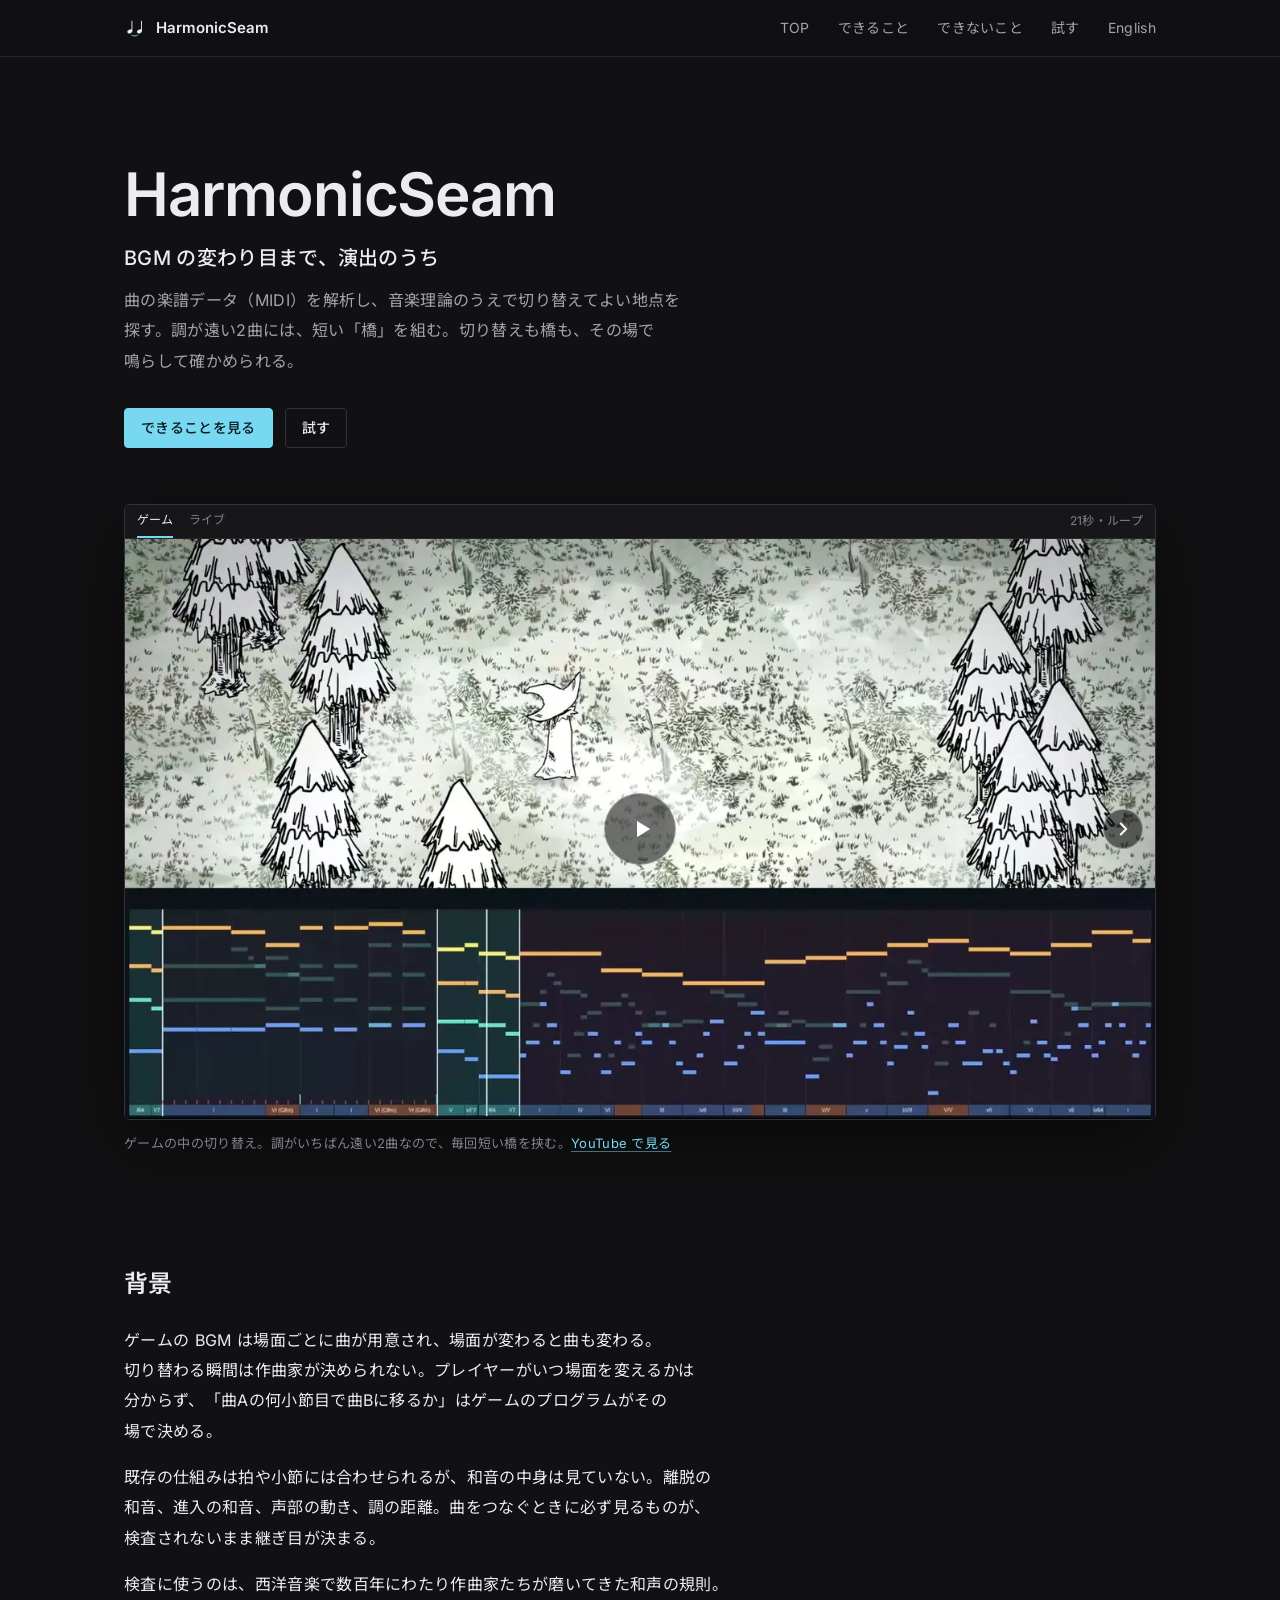
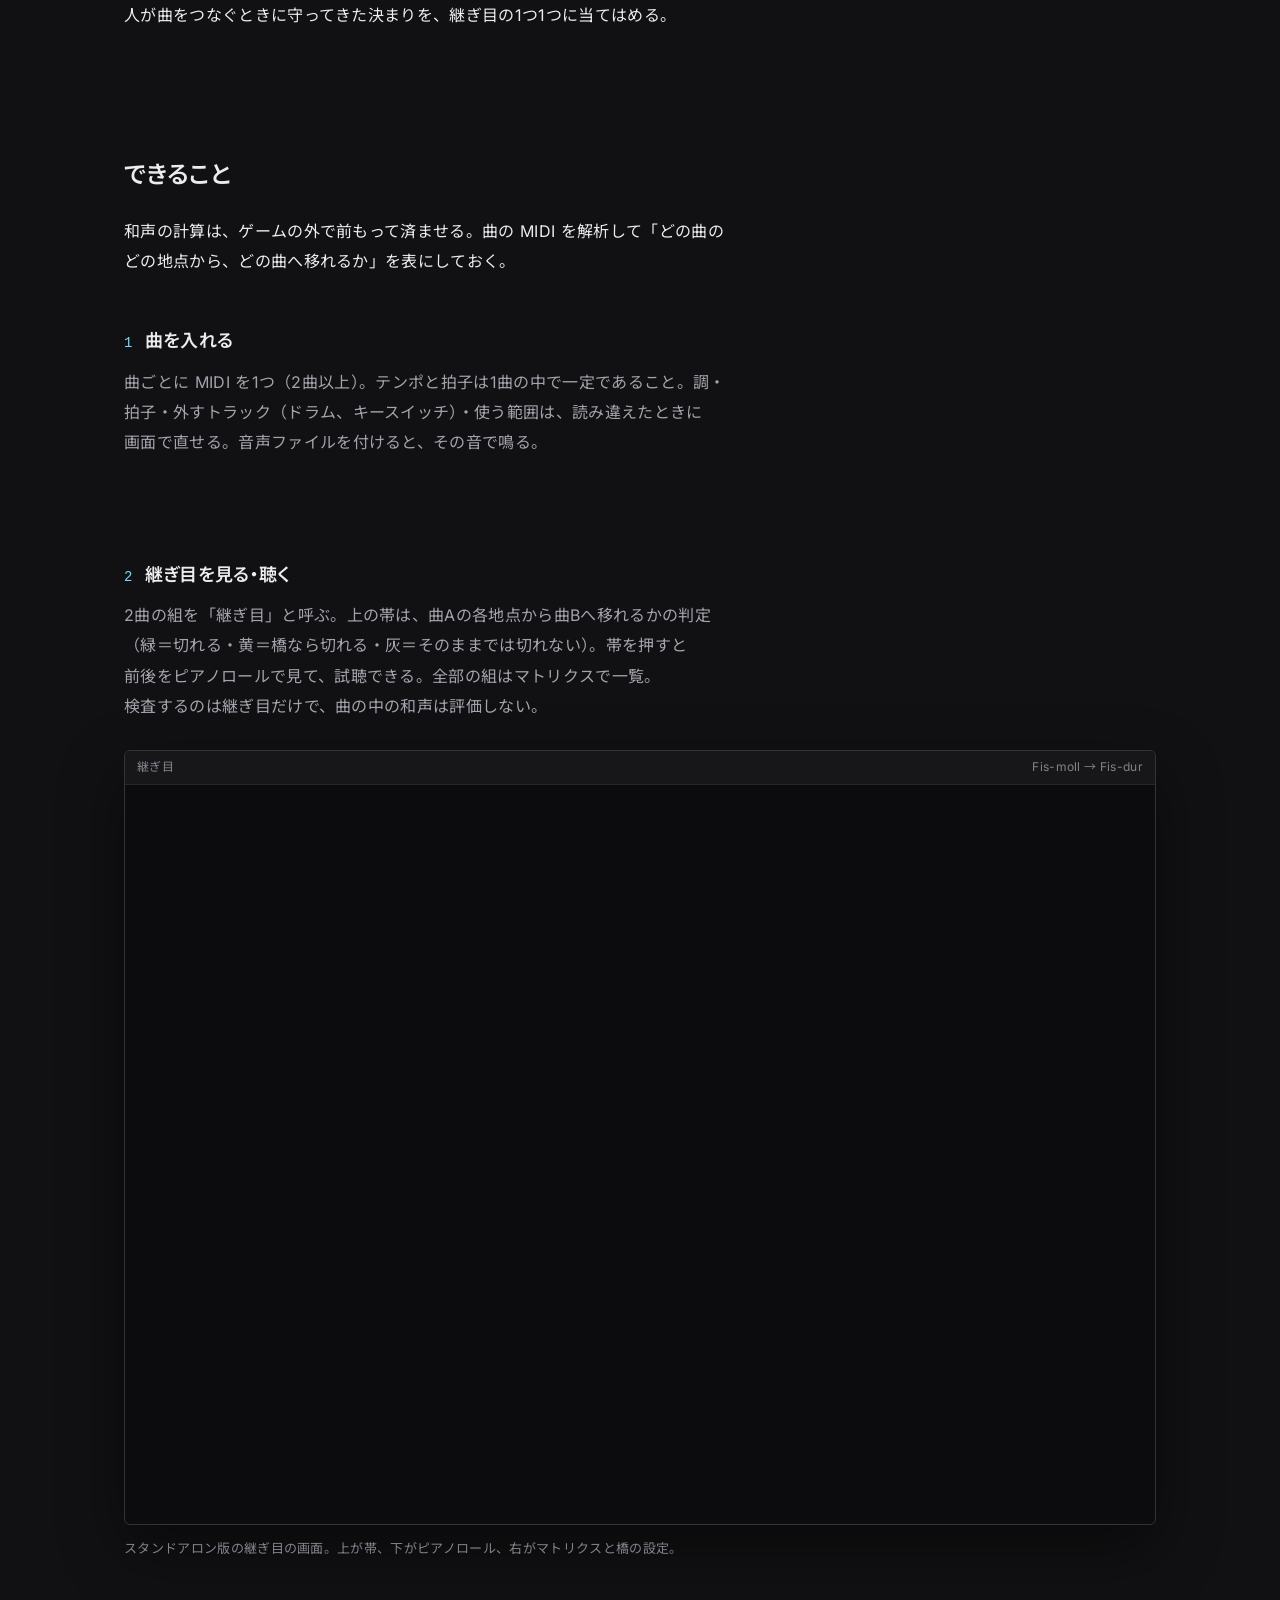
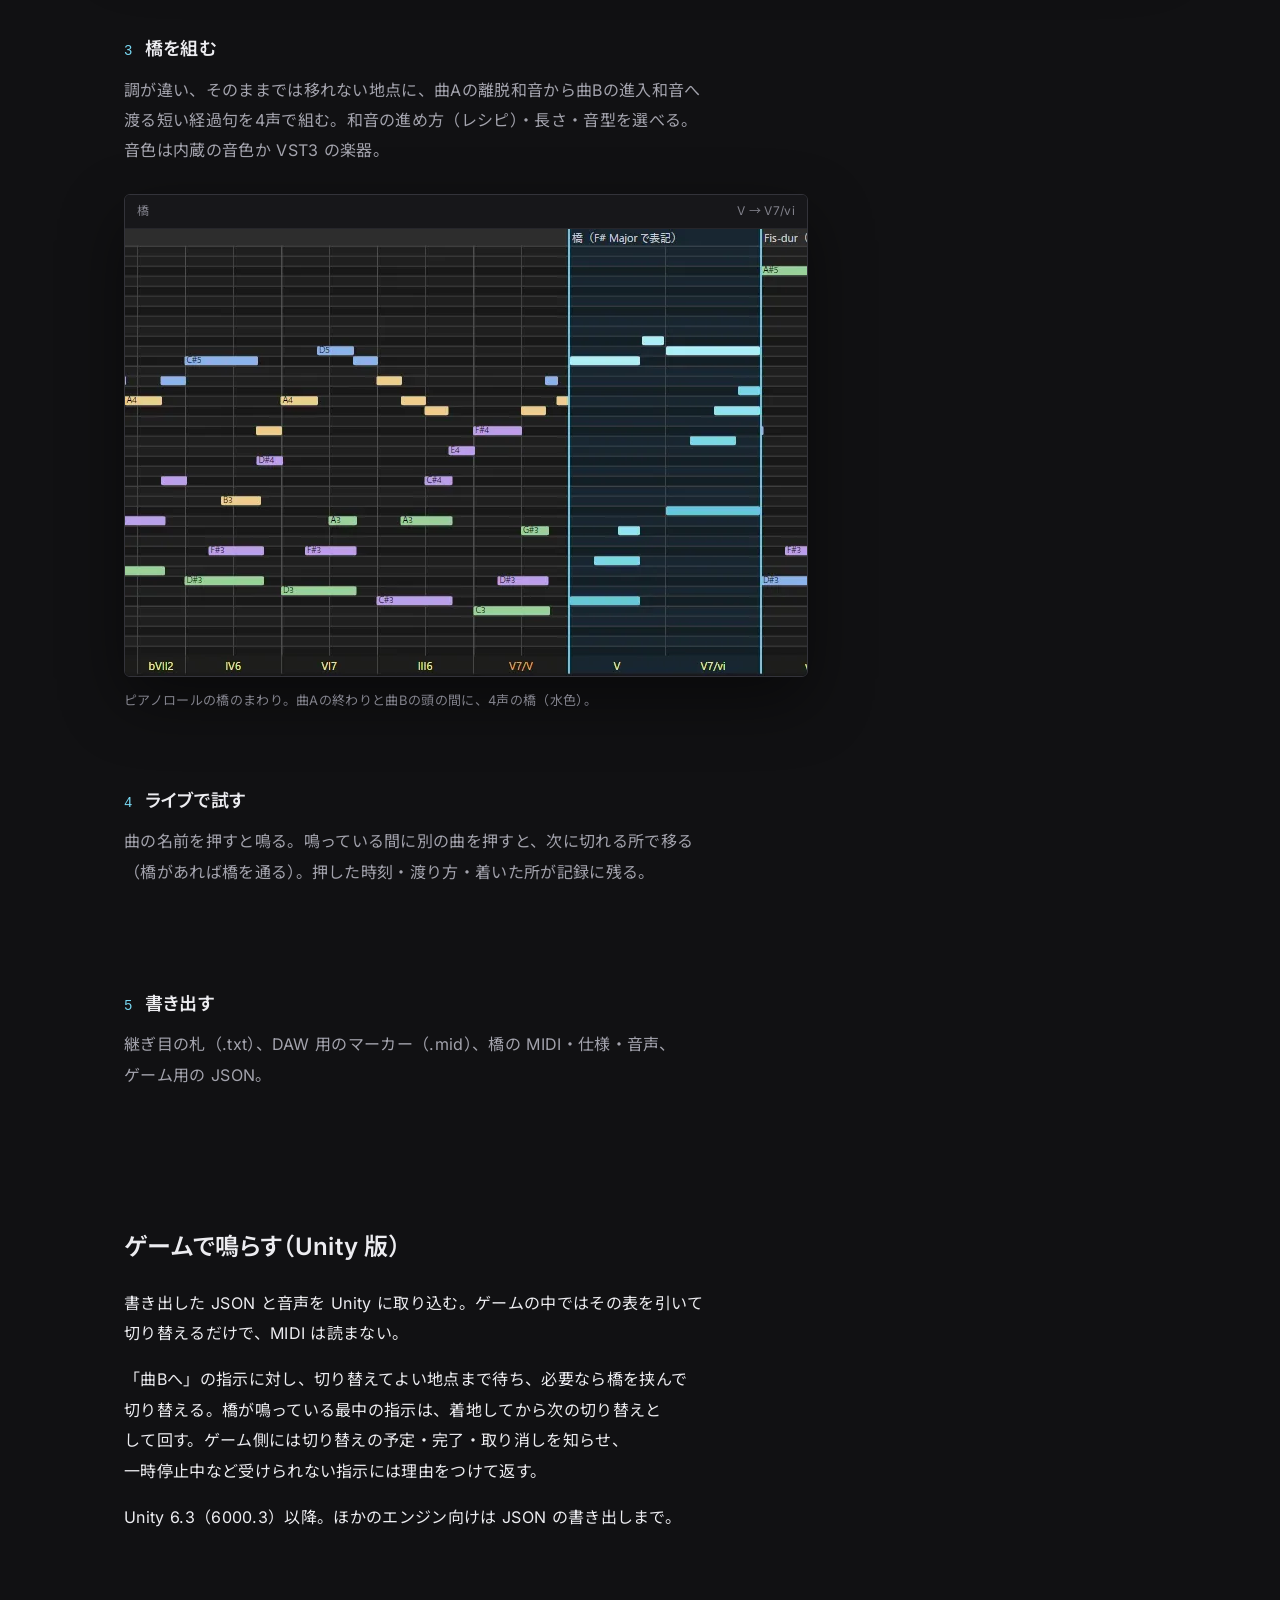
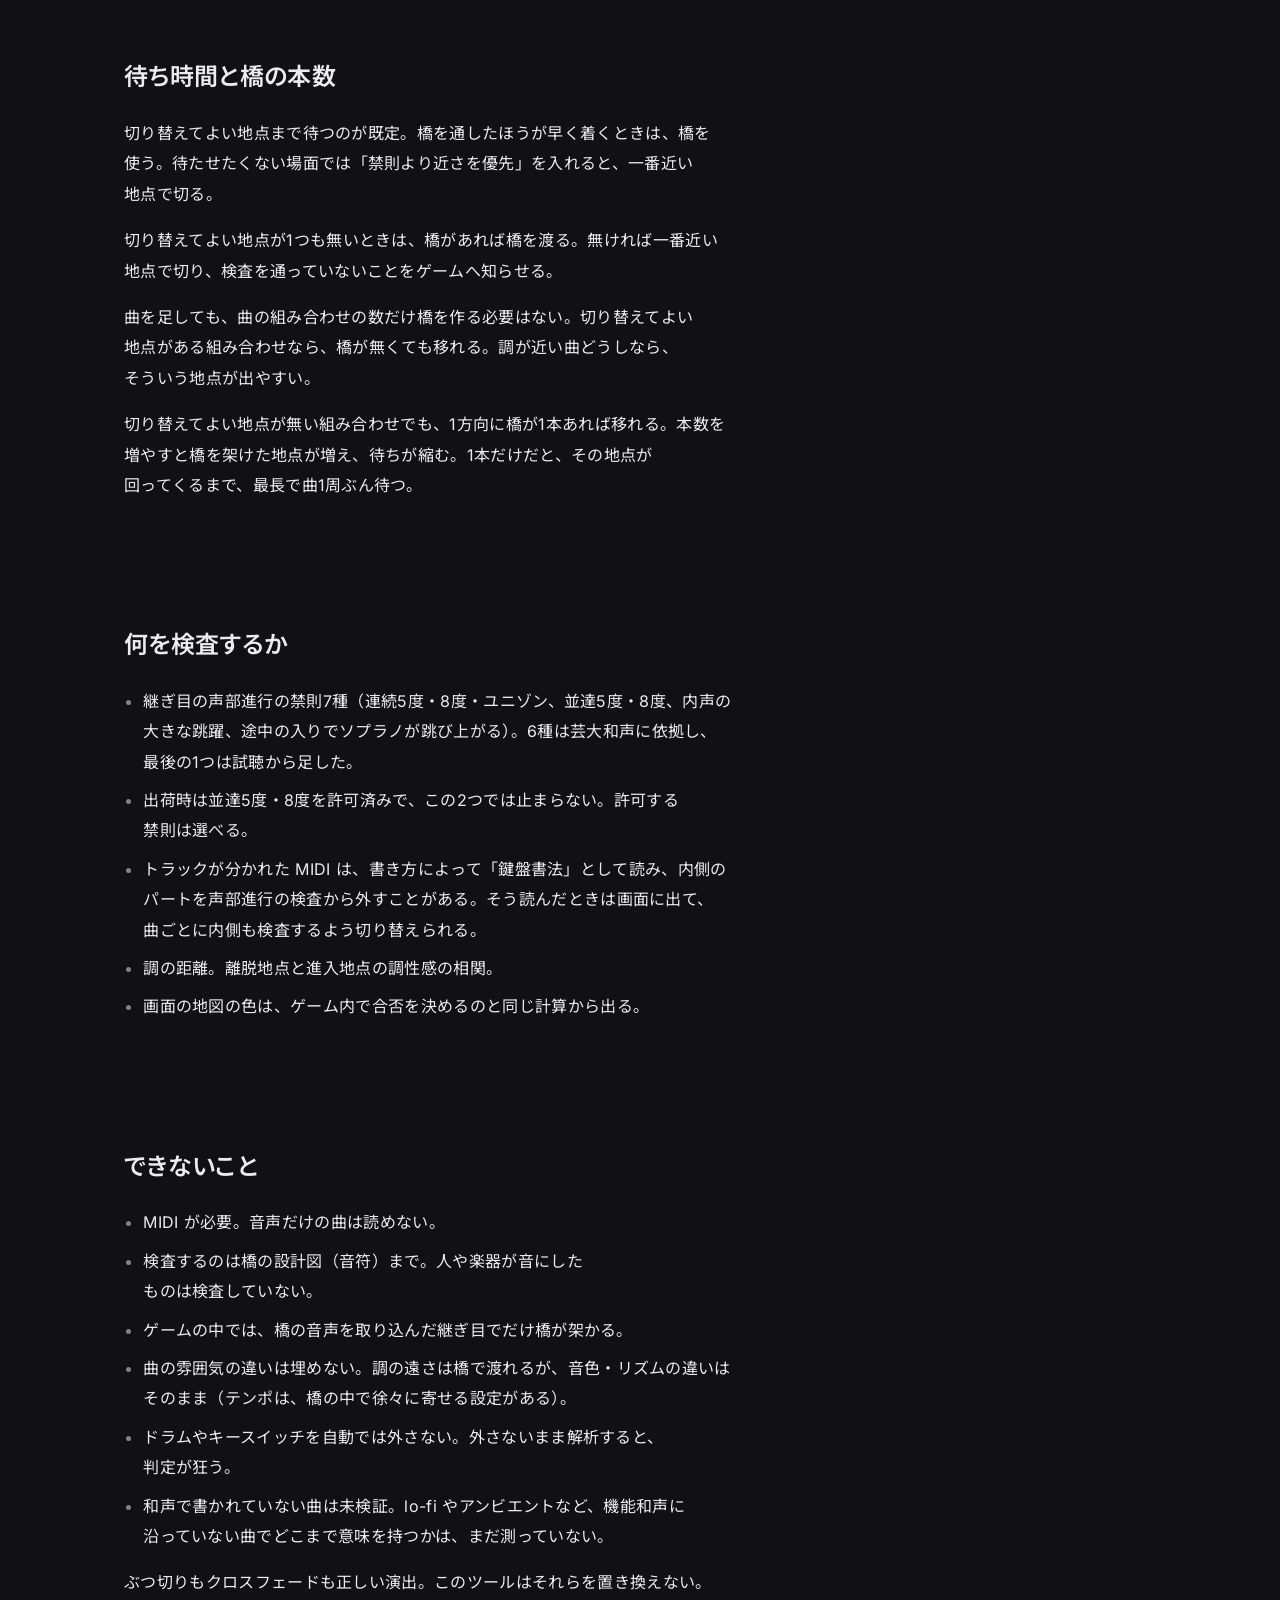
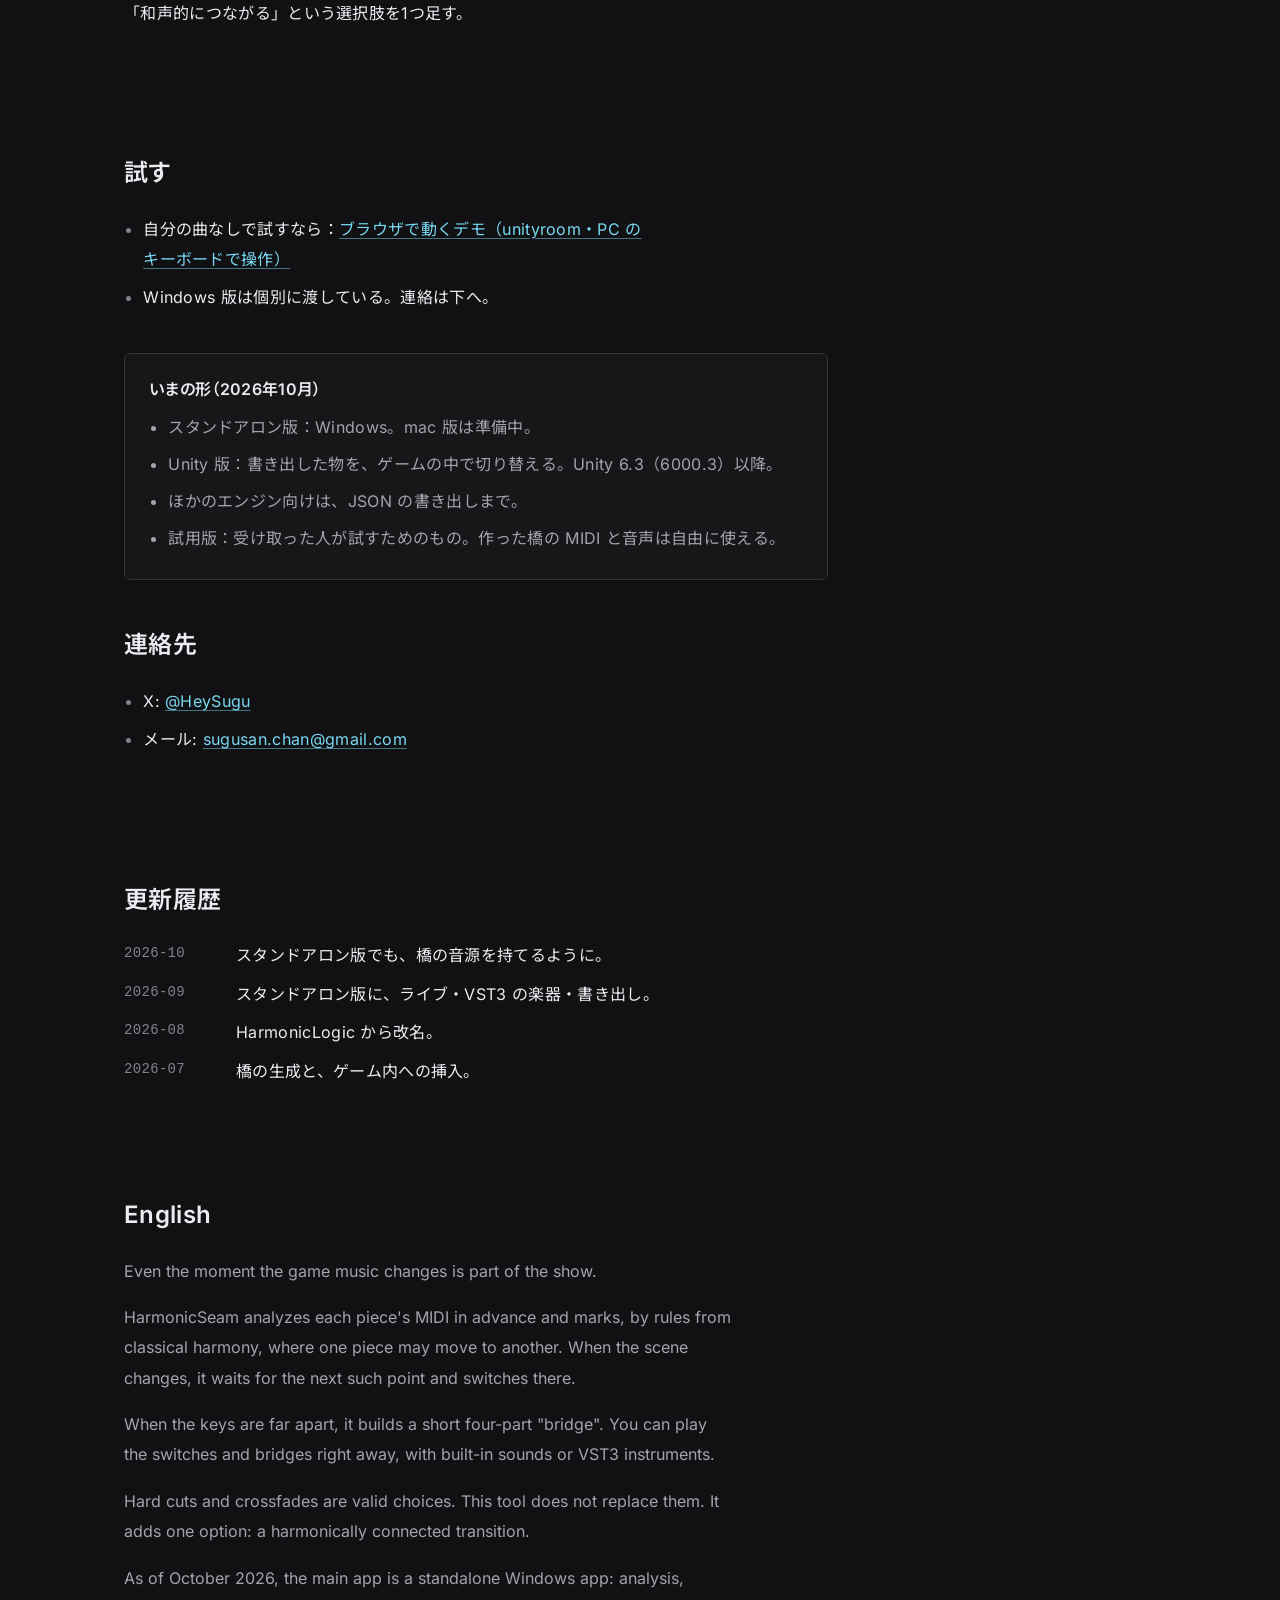
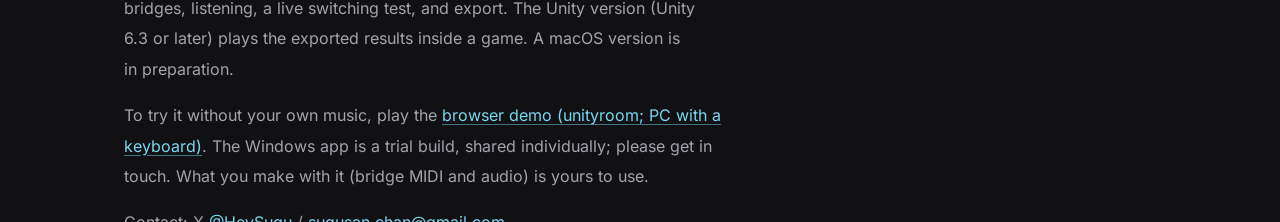
==== commit 8946f333: "site: スタンドアロン版を主役に組み直す（画面の絵・横にめくる動画にライブ・古くなった事実を直す）" ====
--- a/index.html
+++ b/index.html
@@ -1 +1 @@
-<!DOCTYPE html><html lang="ja"><head><meta charset="utf-8"><meta name="viewport" content="width=device-width, initial-scale=1"><title>HarmonicSeam</title><meta name="description" content="BGM の変わり目まで、演出のうち。曲の楽譜データ（MIDI）を前もって解析し、音楽理論のうえで切り替えてよい地点で、ゲームの BGM を切り替える。"><meta property="og:type" content="website"><meta property="og:site_name" content="HarmonicSeam"><meta property="og:title" content="HarmonicSeam"><meta property="og:description" content="BGM の変わり目まで、演出のうち。曲の楽譜データ（MIDI）を前もって解析し、音楽理論のうえで切り替えてよい地点で、ゲームの BGM を切り替える。"><meta property="og:url" content="https://harmonicseam.github.io/"><meta property="og:image" content="https://harmonicseam.github.io/og.png"><meta property="og:image:width" content="1920"><meta property="og:image:height" content="1080"><meta name="twitter:card" content="summary_large_image"><link rel="icon" href="/favicon.svg" type="image/svg+xml"><link rel="preload" href="/fonts/inter.428f79514c.woff2" as="font" type="font/woff2" crossorigin=""><link rel="preload" href="/fonts/noto-sans-jp.910fbd2599.woff2" as="font" type="font/woff2" crossorigin=""><style>@font-face{font-family:'Inter';font-style:normal;font-weight:400;font-display:swap;src:url(/fonts/inter.428f79514c.woff2) format('woff2')}@font-face{font-family:'Inter';font-style:normal;font-weight:500;font-display:swap;src:url(/fonts/inter.428f79514c.woff2) format('woff2')}@font-face{font-family:'Inter';font-style:normal;font-weight:600;font-display:swap;src:url(/fonts/inter.428f79514c.woff2) format('woff2')}@font-face{font-family:'Noto Sans JP';font-style:normal;font-weight:400;font-display:swap;src:url(/fonts/noto-sans-jp.910fbd2599.woff2) format('woff2')}@font-face{font-family:'Noto Sans JP';font-style:normal;font-weight:500;font-display:swap;src:url(/fonts/noto-sans-jp.910fbd2599.woff2) format('woff2')}@font-face{font-family:'Noto Sans JP';font-style:normal;font-weight:600;font-display:swap;src:url(/fonts/noto-sans-jp.910fbd2599.woff2) format('woff2')}</style><link rel="stylesheet" href="/_astro/index.D4ReCSSU.css"></head><body><header class="top"><div class="wrap top__in"><a class="brand" href="#"><img src="/logo.svg" alt="" width="22" height="22">HarmonicSeam</a><nav class="nav" aria-label="ページ内"><a class="nav__top" href="#">TOP</a><a class="nav__wide" href="#how">できること</a><a class="nav__wide" href="#limits">できないこと</a><a class="nav__wide" href="#try">試す</a><a href="#en" lang="en">English</a></nav></div></header><main><section class="hero wrap"><h1>HarmonicSeam</h1><p class="tagline bx">BGM の<wbr>変わり<wbr>目まで、<wbr>演出の<wbr>うち</p><p class="sub bx">曲の<wbr>楽譜データ<wbr>（MIDI）を<wbr>前もって<wbr>解析し、<wbr>音楽理論の<wbr>うえで<wbr>切り替えて<wbr>よい<wbr>地点を<wbr>表に<wbr>しておく。<wbr>ゲームの<wbr>中では、<wbr>場面が<wbr>変わると、<wbr>次に<wbr>来る<wbr>その<wbr>地点で<wbr>切り替える。</p><div class="actions"><a class="btn btn--primary btn--pc" href="https://unityroom.com/games/liv-2608">ブラウザでデモを動かす（PC）</a><a class="btn btn--primary btn--touch" href="#video" data-play-video="">動画を見る（音あり）</a><a class="btn" href="#how">できることを見る</a><a class="btn btn--quiet btn--touch" href="https://unityroom.com/games/liv-2608">デモ（PC のみ）</a></div></section><section id="video" class="wrap"><div class="window"><div class="window__bar"><span>曲A → 橋 → 曲B</span><span>21秒・ループ</span></div><div class="video" data-video="" role="button" tabindex="0" aria-label="動画を再生（音あり）"><video src="/video/intro.mp4" poster="/video/poster.webp" loop playsinline preload="metadata"></video><div class="video__hint" aria-hidden="true"><svg viewBox="0 0 24 24" width="30" height="30"><path d="M8 5.5v13l10.5-6.5z" fill="currentColor" /></svg></div></div></div><p class="caption bx">この<wbr>2曲は<wbr>いちばん遠い<wbr>調どうしなので、<wbr>この<wbr>動画では<wbr>毎回、<wbr>短い<wbr>「橋」を<wbr>挟んでいる。<wbr>調が<wbr>近い<wbr>曲どうしなら、<wbr>橋なしで<wbr>切れる<wbr>地点が<wbr>出やすい。<wbr>この<wbr>動画の<wbr>橋は、<wbr>設計図を<wbr>ツールが<wbr>出し、<wbr>音を<wbr>作曲家が<wbr>仕上げた<wbr>もの。<a href="https://youtu.be/Th9F_Nxc8Kg"><wbr>YouTube で<wbr>見る</a></p></section><section id="background" class="sec wrap"><h2>背景</h2><div class="prose"><p class="bx">ゲームの BGM は<wbr>場面ごとに<wbr>曲が<wbr>用意され、<wbr>場面が<wbr>変わると<wbr>曲も<wbr>変わる。<span class="nw"><wbr>切り替わる</span><wbr>瞬間は<wbr>作曲家が<wbr>決められない。<wbr>プレイヤーが<wbr>いつ場面を<wbr>変えるかは<wbr>分からず、<wbr>「<span class="nw">曲A</span>の<wbr>何小節目で<span class="nw"><wbr>曲B</span>に<wbr>移るか」は<wbr>ゲームの<wbr>プログラムが<wbr>その<wbr>場で<wbr>決める。</p><p class="bx">既存の<wbr>仕組みは<wbr>拍や<wbr>小節には<wbr>合わせられるが、<wbr>和音の<wbr>中身は<wbr>見ていない。<wbr>離脱の<wbr>和音、<wbr>進入の<wbr>和音、<wbr>声部の<wbr>動き、<wbr>調の<wbr>距離。<wbr>曲を<wbr>つなぐ<wbr>ときに<wbr>必ず<wbr>見る<wbr>ものが、<wbr>検査されないまま<wbr>継ぎ目が<wbr>決まる。</p><p class="bx">検査に<wbr>使うのは、<wbr>西洋音楽で<wbr>数百年に<wbr>わたり作曲家たちが<wbr>磨いてきた<wbr>和声の<wbr>規則。<wbr>人が<wbr>曲を<wbr>つなぐ<wbr>ときに<wbr>守ってきた<wbr>決まりを、<wbr>継ぎ目の<wbr>1つ<wbr>1つに<wbr>当てはめる。</p></div></section><section id="needs" class="sec wrap"><h2 class="bx">要る<wbr>もの</h2><div class="prose"><ul><li class="bx">曲の MIDI。<wbr>2曲以上。</li><li class="bx">ゲームで<wbr>鳴らすなら、<wbr>MIDI に<wbr>合わせて<wbr>書き出した<wbr>音声。</li><li class="bx">ドラムは<wbr>解析する<wbr>トラックから<wbr>外し、<wbr>低い<wbr>音域に<wbr>置いた<wbr>キースイッチは<wbr>音域の<wbr>下限を<wbr>決めて<wbr>外す。<wbr>どちらも<wbr>画面で<wbr>選ぶ。</li><li class="bx">曲の<wbr>中では<wbr>テンポと<wbr>拍子が<wbr>一定である<wbr>こと。<wbr>曲と<wbr>曲で<wbr>違うのは<wbr>構わない。</li><li class="bx">ゲームで<wbr>鳴らすなら<wbr>（曲は<wbr>ループで<wbr>鳴る）、<wbr>音声ファイルの<wbr>長さを<wbr>音楽の<wbr>長さに<wbr>揃える。<wbr>残響では<wbr>み出す分は、<wbr>付属の<wbr>道具で<wbr>ループの<wbr>頭に<wbr>重ねる<wbr>（Unity 版）。</li></ul></div><div class="box"><h3 class="bx">いまの<wbr>形<wbr>（2026年9月）</h3><ul><li class="bx">Unity 版：判定から、<wbr>ゲームの<wbr>中での<wbr>切り替えまで。<wbr>Unity 6.3<wbr>（6000.3）<wbr>以降。<wbr>MIT ライセンス。</li><li class="bx">スタンドアロン版<wbr>（Unity なしで<wbr>動く<wbr>アプリ）：判定・橋の<wbr>設計図・試聴まで。<wbr>結果は Unity 版へ<wbr>渡せる。<wbr>Windows・mac 向けに<wbr>開発中で、<wbr>まだ<wbr>配っていない。</li><li class="bx">ゲームの<wbr>中で<wbr>鳴らせるのは、<wbr>いま Unity 版だけ。<wbr>ほかの<wbr>エンジン向けには、<wbr>結果を JSON で<wbr>書き出す<wbr>ところまで。</li></ul></div></section><section id="how" class="sec wrap"><h2 class="bx">できる<wbr>こと</h2><div class="prose"><p class="bx">和声の<wbr>計算は、<wbr>ゲームの<wbr>外で<wbr>前もって<wbr>済ませる。<wbr>曲の MIDI を<wbr>解析して<wbr>「どの<wbr>曲の<wbr>どの<wbr>地点から、<wbr>どの<wbr>曲へ<wbr>移れるか」を<wbr>表に<wbr>しておく。<wbr>ゲームの<wbr>中では<wbr>その<wbr>表を<wbr>引いて<wbr>切り替えるだけで、<wbr>MIDI は<wbr>読まない。</p></div><ol class="steps"><li class="step bx"><div class="step__head"><span class="step__num">1</span><h3>判定</h3></div><p>MIDI を<wbr>読み、<wbr>和音と<wbr>調を<wbr>解析する。<span class="nw"><wbr>曲A</span>の<wbr>各地点から<span class="nw"><wbr>曲B</span>の<wbr>頭へ<wbr>移る<wbr>継ぎ目を、<wbr>声部進行の<wbr>禁則と<wbr>調の<wbr>距離で<wbr>検査し、<wbr>移って<wbr>よい<wbr>地点に<wbr>印を<wbr>つける。<wbr>検査するのは<wbr>継ぎ目だけで、<wbr>曲の<wbr>中の<wbr>和声は<wbr>評価しない。</p><figure class="fig"><div class="window"><div class="window__bar"><span><wbr>解析画面</span><span>曲A → 曲B</span></div><img src="/_astro/analyzer-map.w-z46EXZ_Z14f1R5.webp" srcset="/_astro/analyzer-map.w-z46EXZ_1AE0fX.webp 1080w, /_astro/analyzer-map.w-z46EXZ_Z14f1R5.webp 1600w" alt="解析画面から切り出した、曲A全体の帯。切り替えの判定を色で表示" sizes="(min-width: 1128px) 1080px, 100vw" loading="lazy" decoding="async" width="1600" height="67"></div><figcaption>Unity エディタの<wbr>解析画面から、<span class="nw"><wbr>曲A</span>全体の<wbr>帯を<wbr>切り出した<wbr>もの。<wbr>切り替えの<wbr>判定を<wbr>色で<wbr>表示。</figcaption><p class="legend"><span><i style="background:var(--ok)"></i><wbr>切れる</span><span><i style="background:var(--far)"></i><wbr>調が<wbr>遠い<wbr>（橋なら<wbr>切れる）</span><span><i style="background:var(--no)"></i><wbr>そのままでは<wbr>切れない</span></p></figure></li><li class="step bx"><div class="step__head"><span class="step__num">2</span><h3>橋の<wbr>設計図</h3></div><p>調が<wbr>遠くて<wbr>そのままでは<wbr>移れない<wbr>地点に、<span class="nw"><wbr>曲A</span>の<wbr>離脱和音から<span class="nw"><wbr>曲B</span>の<wbr>進入和音へ<wbr>渡る<wbr>短い<wbr>経過句を<wbr>4声で<wbr>組む。<wbr>長さは<wbr>1小節・2小節・1和音1小節から<wbr>選ぶ。<wbr>音を<wbr>作って<wbr>継ぎ目に<wbr>登録すると、<wbr>そこで<wbr>橋が<wbr>架かる。</p><figure class="fig"><div class="window"><div class="window__bar"><span><wbr>橋の<wbr>設計図</span><span>vii°7 → i64 → V7 → i</span></div><picture><source media="(max-width: 640px)" srcset="/_astro/analyzer-bridge-focus.BmapHEjW_Z1VBpzB.webp" width="736" height="582"><img src="/_astro/analyzer-bridge.DcLD3KnN_Z2VC8l.webp" srcset="/_astro/analyzer-bridge.DcLD3KnN_27rQbr.webp 1080w, /_astro/analyzer-bridge.DcLD3KnN_Z2VC8l.webp 1580w" alt="橋の設計図のピアノロール。曲A、4声の橋、曲B" sizes="(min-width: 1128px) 1080px, 100vw" loading="lazy" decoding="async" width="1580" height="582"></picture></div><figcaption>橋の<wbr>設計図。<span class="nw"><wbr>曲A</span>と<span class="nw"><wbr>曲B</span>の<wbr>間に<wbr>4声の<wbr>橋<wbr>（vii°7 → i64 → V7 → i）。</figcaption></figure></li><li class="step bx"><div class="step__head"><span class="step__num">3</span><h3>ゲーム内の<wbr>切替</h3></div><p><wbr>「<span class="nw">曲B</span>へ」の<wbr>指示に<wbr>対し、<wbr>切り替えて<wbr>よい<wbr>地点まで<wbr>待ち、<wbr>必要なら<wbr>橋を<wbr>挟んで<wbr>切り替える。<wbr>橋が<wbr>鳴っている<wbr>最中の<wbr>指示は、<wbr>着地してから<wbr>次の<wbr>切り替えと<wbr>して回す。<wbr>ゲーム側には<wbr>切り替えの<wbr>予定・完了・取り消しを<wbr>知らせ、<wbr>一時停止中など<wbr>受けられない<wbr>指示には<wbr>理由を<wbr>つけて<wbr>返す。</p></li></ol><p class="note bx">1 を<wbr>使うのに<wbr>和声の<wbr>知識は<wbr>要らない。<wbr>2 の<wbr>橋を<wbr>音に<wbr>するには<wbr>要る。</p></section><section id="wait" class="sec wrap"><h2 class="bx">待ち時間と<wbr>橋の<wbr>本数</h2><div class="prose"><p class="bx">切り替えて<wbr>よい<wbr>地点まで<wbr>待つのが<wbr>既定。<wbr>待たせたくない<wbr>場面では<wbr>「速さ優先」<wbr>（Inspector の Prefer Earliest）を<wbr>入れると、<wbr>合否を<wbr>見ずに<wbr>一番<wbr>近い<wbr>地点で<wbr>切る。<wbr>この<wbr>とき橋は<wbr>挟まない。</p><p class="bx">切り替えて<wbr>よい<wbr>地点が<wbr>1つも<wbr>無いときは、<wbr>橋が<wbr>あれば<wbr>橋を<wbr>渡る。<wbr>無ければ<wbr>一番<wbr>近い<wbr>地点で<wbr>切り、<wbr>検査を<wbr>通っていない<wbr>ことを<wbr>ゲームへ<wbr>知らせる。</p><p class="bx">曲を<wbr>足しても、<wbr>曲の<wbr>組み合わせの<wbr>数だけ橋を<wbr>作る<wbr>必要は<wbr>ない。<wbr>切り替えて<wbr>よい<wbr>地点が<wbr>1つでも<wbr>ある<wbr>組み合わせでは、<wbr>橋は<wbr>使われない。<wbr>調が<wbr>近い<wbr>曲どうしなら、<wbr>そういう<wbr>地点が<wbr>出やすい。</p><p class="bx">切り替えて<wbr>よい<wbr>地点が<wbr>無い<wbr>組み合わせでも、<wbr>1方向に<wbr>橋が<wbr>1本あれば<wbr>移れる。<wbr>本数を<wbr>増やすと<wbr>橋を<wbr>架けた<wbr>地点が<wbr>増え、<wbr>待ちが<wbr>縮む。<wbr>1本だけだと、<wbr>その<wbr>地点が<wbr>回ってくるまで、<wbr>最長で<wbr>曲1周ぶん<wbr>待つ。</p><p class="bx">Unity 版に<wbr>付く<wbr>サンプルは、<wbr>いちばん遠い<wbr>調どうしの<wbr>2曲。<wbr>橋は<wbr>行き12か所・帰り9か所に<wbr>架けてあり、<wbr>橋の<wbr>音声ファイル6本を<wbr>使い回している。<wbr>切り替えを<wbr>指示してから<wbr>今の<wbr>曲を<wbr>離れるまで、<wbr>最長 4.7 秒。</p></div></section><section id="check" class="sec wrap"><h2 class="bx">何を<wbr>検査するか</h2><div class="prose"><ul><li class="bx">継ぎ目の<wbr>声部進行の<wbr>禁則6種<wbr>（連続5度・8度・ユニゾン、<wbr>並達5度・8度、<wbr>内声の<wbr>跳躍）。<wbr>依拠は<wbr>芸大和声。</li><li class="bx">出荷時は<wbr>並達5度・8度を<wbr>許可済みで、<wbr>この<wbr>2つでは<wbr>止まらない。<wbr>許可する<wbr>禁則は<wbr>選べる。</li><li class="bx">トラックが<wbr>分かれた MIDI は、<wbr>書き方に<wbr>よって<wbr>「鍵盤の<wbr>伴奏」と<wbr>して<wbr>読み、<wbr>内側の<wbr>パートを<wbr>声部進行の<wbr>検査から<wbr>外すことがある。<wbr>そう<wbr>読んだ<wbr>ときは<wbr>画面に<wbr>出て、<wbr>曲ごとに<wbr>内側も<wbr>検査するよう切り替えられる。</li><li class="bx">調の<wbr>距離。<wbr>離脱地点と<wbr>進入地点の<wbr>調性感の<wbr>相関。</li><li class="bx">画面の<wbr>地図の<wbr>色は、<wbr>ゲーム内で<wbr>合否を<wbr>決めるのと<wbr>同じ<wbr>計算から<wbr>出る。</li></ul></div></section><section id="limits" class="sec wrap"><h2 class="bx">できない<wbr>こと</h2><div class="prose"><ul><li class="bx">MIDI が<wbr>必要。<wbr>音声だけの<wbr>曲は<wbr>読めない。</li><li class="bx">検査するのは<wbr>橋の<wbr>設計図<wbr>（音符）まで。<wbr>人や<wbr>楽器が<wbr>音に<wbr>した<wbr>ものは<wbr>検査していない。</li><li class="bx">橋は、<wbr>音を<wbr>結びつけた<wbr>継ぎ目でだけ架かる。</li><li class="bx">曲の<wbr>雰囲気の<wbr>違いは<wbr>埋めない。<wbr>調の<wbr>遠さは<wbr>橋で<wbr>渡れるが、<wbr>音色・リズムの<wbr>違いは<wbr>そのまま<wbr>（テンポは、<wbr>橋の<wbr>中で<wbr>徐々に<wbr>寄せる<wbr>設定が<wbr>ある）。</li><li class="bx">ドラムや<wbr>キースイッチを<wbr>自動では<wbr>外さない。<wbr>外さないまま<wbr>解析すると、<wbr>判定が<wbr>狂う。</li><li class="bx">和声で<wbr>書かれていない<wbr>曲は<wbr>未検証。<wbr>lo-fi や<wbr>アンビエントなど、<wbr>機能和声に<wbr>沿っていない<wbr>曲で<wbr>どこまで<wbr>意味を<wbr>持つかは、<wbr>まだ<wbr>測っていない。</li></ul><p class="bx">ぶつ切りも<wbr>クロスフェードも<wbr>正しい<wbr>演出。<wbr>この<wbr>ツールは<wbr>それらを<wbr>置き換えない。<wbr>「和声的に<wbr>つながる」と<wbr>いう<wbr>選択肢を<wbr>1つ足す。</p></div></section><section id="try" class="sec wrap"><h2>試す</h2><div class="prose"><ul><li class="bx">自分の<wbr>曲なしで<wbr>試すなら：<a href="https://unityroom.com/games/liv-2608">ブラウザで<wbr>動く<wbr>デモ<wbr>（unityroom・PC の<wbr>キーボードで<wbr>操作）</a></li><li class="bx">パッケージの<wbr>配布と、<wbr>自分の<wbr>曲で<wbr>試して<wbr>もらう<wbr>募集は<wbr>準備中。</li></ul></div><h2 class="h2--sub">連絡先</h2><div class="prose"><ul><li>X: <a href="https://x.com/HeySugu">@HeySugu</a></li><li>メール: <a href="mailto:sugusan.chan@gmail.com">sugusan.chan@gmail.com</a></li></ul></div></section><section id="log" class="sec wrap"><h2>更新履歴</h2><dl class="log"><dt>2026-09</dt><dd class="bx">Unity なしで<wbr>動く<wbr>スタンドアロン版を<wbr>開発中<wbr>（Windows・mac・配布前）。</dd><dt>2026-09</dt><dd class="bx">解析する<wbr>トラックと<wbr>音域の<wbr>下限を、<wbr>画面で<wbr>選べるように。</dd><dt>2026-08</dt><dd class="bx">HarmonicLogic から<wbr>改名。<wbr>解析画面を<wbr>整理。</dd><dt>2026-07</dt><dd class="bx">橋の<wbr>生成と、<wbr>ゲーム内への<wbr>挿入。<wbr>Unity パッケージに<wbr>まとめた。</dd></dl></section><section id="en" class="sec wrap en" lang="en"><h2>English</h2><div class="prose"><p>Even the moment the game music changes is part of the show.</p><p>HarmonicSeam analyzes each piece's MIDI in advance and marks, by rules from classical harmony, where one piece may move to another. When the scene changes, it waits for the next such point and switches there.</p><p>When the keys are far apart, it drafts the notes of a short four-part "bridge"; a composer turns the draft into audio.</p><p>Hard cuts and crossfades are valid choices. This tool does not replace them. It adds one option: a harmonically connected transition.</p><p>As of September 2026, the Unity version (Unity 6.3 or later, MIT license) performs the switching inside a game. A standalone app for Windows and macOS is in development and not yet distributed.</p><p>To try it without your own music, play the <a href="https://unityroom.com/games/liv-2608">browser demo (unityroom; PC with a keyboard)</a>. Distributing the package, and inviting composers to try it with their own music, are in preparation.</p><p>Contact: X <a href="https://x.com/HeySugu">@HeySugu</a> / <a href="mailto:sugusan.chan@gmail.com">sugusan.chan@gmail.com</a></p></div></section></main><footer class="foot"><div class="wrap foot__in"><span>© 2026 HarmonicSeam</span><a href="#en" lang="en">English</a></div></footer><script type="module">for(let e of document.querySelectorAll(`[data-video]`)){let t=e.querySelector(`video`),n=e.querySelector(`.video__hint`),r=()=>t.paused?t.play():t.pause();e.addEventListener(`click`,r),e.addEventListener(`keydown`,e=>{(e.key===`Enter`||e.key===` `)&&(e.preventDefault(),r())}),t.addEventListener(`play`,()=>n.hidden=!0),t.addEventListener(`pause`,()=>n.hidden=!1)}var e=document.querySelector(`[data-video] video`);for(let t of document.querySelectorAll(`[data-play-video]`))t.addEventListener(`click`,()=>e?.play());</script></body></html>+<!DOCTYPE html><html lang="ja"><head><meta charset="utf-8"><meta name="viewport" content="width=device-width, initial-scale=1"><title>HarmonicSeam</title><meta name="description" content="BGM の変わり目まで、演出のうち。曲の楽譜データ（MIDI）を解析し、音楽理論のうえで切り替えてよい地点を探す。調が遠い2曲には、短い「橋」を組む。"><meta property="og:type" content="website"><meta property="og:site_name" content="HarmonicSeam"><meta property="og:title" content="HarmonicSeam"><meta property="og:description" content="BGM の変わり目まで、演出のうち。曲の楽譜データ（MIDI）を解析し、音楽理論のうえで切り替えてよい地点を探す。調が遠い2曲には、短い「橋」を組む。"><meta property="og:url" content="https://harmonicseam.github.io/"><meta property="og:image" content="https://harmonicseam.github.io/og.png"><meta property="og:image:width" content="1920"><meta property="og:image:height" content="1080"><meta name="twitter:card" content="summary_large_image"><link rel="icon" href="/favicon.svg" type="image/svg+xml"><link rel="preload" href="/fonts/inter.c67c8e7c56.woff2" as="font" type="font/woff2" crossorigin=""><link rel="preload" href="/fonts/noto-sans-jp.c034f08290.woff2" as="font" type="font/woff2" crossorigin=""><style>@font-face{font-family:'Inter';font-style:normal;font-weight:400;font-display:swap;src:url(/fonts/inter.c67c8e7c56.woff2) format('woff2')}@font-face{font-family:'Inter';font-style:normal;font-weight:500;font-display:swap;src:url(/fonts/inter.c67c8e7c56.woff2) format('woff2')}@font-face{font-family:'Inter';font-style:normal;font-weight:600;font-display:swap;src:url(/fonts/inter.c67c8e7c56.woff2) format('woff2')}@font-face{font-family:'Noto Sans JP';font-style:normal;font-weight:400;font-display:swap;src:url(/fonts/noto-sans-jp.c034f08290.woff2) format('woff2')}@font-face{font-family:'Noto Sans JP';font-style:normal;font-weight:500;font-display:swap;src:url(/fonts/noto-sans-jp.c034f08290.woff2) format('woff2')}@font-face{font-family:'Noto Sans JP';font-style:normal;font-weight:600;font-display:swap;src:url(/fonts/noto-sans-jp.c034f08290.woff2) format('woff2')}</style><link rel="stylesheet" href="/_astro/index.C-RZSEGs.css"></head><body><header class="top"><div class="wrap top__in"><a class="brand" href="#"><img src="/logo.svg" alt="" width="22" height="22">HarmonicSeam</a><nav class="nav" aria-label="ページ内"><a class="nav__top" href="#">TOP</a><a class="nav__wide" href="#how">できること</a><a class="nav__wide" href="#limits">できないこと</a><a class="nav__wide" href="#try">試す</a><a href="#en" lang="en">English</a></nav></div></header><main><section class="hero wrap"><h1>HarmonicSeam</h1><p class="tagline bx">BGM の<wbr>変わり<wbr>目まで、<wbr>演出の<wbr>うち</p><p class="sub bx">曲の<wbr>楽譜データ<wbr>（MIDI）を<wbr>解析し、<wbr>音楽理論の<wbr>うえで<wbr>切り替えて<wbr>よい<wbr>地点を<wbr>探す。<wbr>調が<wbr>遠い<wbr>2曲には、<wbr>短い<wbr>「橋」を<wbr>組む。<wbr>切り替えも<wbr>橋も、<wbr>その<wbr>場で<wbr>鳴らして<wbr>確かめられる。</p><div class="actions"><a class="btn btn--primary" href="#how">できることを見る</a><a class="btn" href="#try">試す</a></div></section><section id="video" class="wrap"><div class="window"><div class="window__bar window__bar--tabs"><div class="tabs" role="tablist" aria-label="動画"><button type="button" role="tab" aria-selected="true" data-tab="0">ゲーム</button><button type="button" role="tab" aria-selected="false" data-tab="1">ライブ</button></div><span data-meta="">21秒・ループ</span></div><div class="stage"><button type="button" class="arrow arrow--prev" data-step="-1" aria-label="前の動画" hidden><svg viewBox="0 0 24 24" width="22" height="22"><path d="M14.5 6l-6 6 6 6" fill="none" stroke="currentColor" stroke-width="2" stroke-linecap="round" stroke-linejoin="round" /></svg></button><button type="button" class="arrow arrow--next" data-step="1" aria-label="次の動画"><svg viewBox="0 0 24 24" width="22" height="22"><path d="M9.5 6l6 6-6 6" fill="none" stroke="currentColor" stroke-width="2" stroke-linecap="round" stroke-linejoin="round" /></svg></button><div class="slides" data-slides=""><div class="slide video" data-video="" data-meta-text="21秒・ループ" role="button" tabindex="0" aria-label="動画を再生（音あり）"><video src="/video/intro.mp4" poster="/video/poster.webp" loop playsinline preload="metadata"></video><div class="video__hint" aria-hidden="true"><svg viewBox="0 0 24 24" width="30" height="30"><path d="M8 5.5v13l10.5-6.5z" fill="currentColor" /></svg></div></div><div class="slide video" data-video="" data-meta-text="22秒・ループ" role="button" tabindex="0" aria-label="ライブの動画を再生（音あり）"><video src="/video/live.mp4" poster="/video/live-poster.webp" loop playsinline preload="none"></video><div class="video__hint" aria-hidden="true"><svg viewBox="0 0 24 24" width="30" height="30"><path d="M8 5.5v13l10.5-6.5z" fill="currentColor" /></svg></div></div></div></div></div><p class="caption bx" data-caption="">ゲームの<wbr>中の<wbr>切り替え。<wbr>調が<wbr>いちばん遠い<wbr>2曲なので、<wbr>毎回<wbr>短い橋を<wbr>挟む。<a href="https://youtu.be/Th9F_Nxc8Kg"><wbr>YouTube で<wbr>見る</a></p><p class="caption bx" data-caption="" hidden>スタンドアロン版の<wbr>ライブ。<wbr>押した<wbr>曲へ、<wbr>次に<wbr>切れる<wbr>所で<wbr>移る。<wbr>水色が<wbr>橋。</p></section><section id="background" class="sec wrap"><h2>背景</h2><div class="prose"><p class="bx">ゲームの BGM は<wbr>場面ごとに<wbr>曲が<wbr>用意され、<wbr>場面が<wbr>変わると<wbr>曲も<wbr>変わる。<span class="nw"><wbr>切り替わる</span><wbr>瞬間は<wbr>作曲家が<wbr>決められない。<wbr>プレイヤーが<wbr>いつ場面を<wbr>変えるかは<wbr>分からず、<wbr>「<span class="nw">曲A</span>の<wbr>何小節目で<span class="nw"><wbr>曲B</span>に<wbr>移るか」は<wbr>ゲームの<wbr>プログラムが<wbr>その<wbr>場で<wbr>決める。</p><p class="bx">既存の<wbr>仕組みは<wbr>拍や<wbr>小節には<wbr>合わせられるが、<wbr>和音の<wbr>中身は<wbr>見ていない。<wbr>離脱の<wbr>和音、<wbr>進入の<wbr>和音、<wbr>声部の<wbr>動き、<wbr>調の<wbr>距離。<wbr>曲を<wbr>つなぐ<wbr>ときに<wbr>必ず<wbr>見る<wbr>ものが、<wbr>検査されないまま<wbr>継ぎ目が<wbr>決まる。</p><p class="bx">検査に<wbr>使うのは、<wbr>西洋音楽で<wbr>数百年に<wbr>わたり作曲家たちが<wbr>磨いてきた<wbr>和声の<wbr>規則。<wbr>人が<wbr>曲を<wbr>つなぐ<wbr>ときに<wbr>守ってきた<wbr>決まりを、<wbr>継ぎ目の<wbr>1つ<wbr>1つに<wbr>当てはめる。</p></div></section><section id="how" class="sec wrap"><h2 class="bx">できる<wbr>こと</h2><div class="prose"><p class="bx">和声の<wbr>計算は、<wbr>ゲームの<wbr>外で<wbr>前もって<wbr>済ませる。<wbr>曲の MIDI を<wbr>解析して<wbr>「どの<wbr>曲の<wbr>どの<wbr>地点から、<wbr>どの<wbr>曲へ<wbr>移れるか」を<wbr>表に<wbr>しておく。</p></div><ol class="steps"><li class="step bx"><div class="step__head"><span class="step__num">1</span><h3>曲を<wbr>入れる</h3></div><p><wbr>曲ごとに MIDI を<wbr>1つ<wbr>（2曲以上）。<wbr>テンポと<wbr>拍子は<wbr>1曲の<wbr>中で<wbr>一定である<wbr>こと。<wbr>調・拍子・外すトラック<wbr>（ドラム、<wbr>キースイッチ）・<wbr>使う<wbr>範囲は、<wbr>読み違えた<wbr>ときに<wbr>画面で<wbr>直せる。<wbr>音声ファイルを<wbr>付けると、<wbr>その<wbr>音で<wbr>鳴る。</p></li><li class="step bx"><div class="step__head"><span class="step__num">2</span><h3>継ぎ目を<wbr>見る・聴く</h3></div><p><wbr>2曲の<wbr>組を<wbr>「継ぎ目」と<wbr>呼ぶ。<wbr>上の<wbr>帯は、<span class="nw"><wbr>曲A</span>の<wbr>各地点から<span class="nw"><wbr>曲B</span>へ<wbr>移れるかの<wbr>判定<wbr>（緑＝切れる・黄＝橋なら<wbr>切れる・灰＝<wbr>そのままでは<wbr>切れない）。<wbr>帯を<wbr>押すと<wbr>前後を<wbr>ピアノロールで<wbr>見て、<wbr>試聴できる。<wbr>全部の<wbr>組は<wbr>マトリクスで<wbr>一覧。<wbr>検査するのは<wbr>継ぎ目だけで、<wbr>曲の<wbr>中の<wbr>和声は<wbr>評価しない。</p><figure class="fig"><div class="window"><div class="window__bar"><span><wbr>継ぎ目</span><span>Fis-moll → Fis-dur</span></div><picture><source media="(max-width: 640px)" srcset="/_astro/app-seam-focus.BheHv7at_Zcyrim.webp" width="975" height="700"><img src="/_astro/app-seam.P93QeM1v_Z2hkonx.webp" srcset="/_astro/app-seam.P93QeM1v_Z2wLbKv.webp 1080w, /_astro/app-seam.P93QeM1v_Z2hkonx.webp 1600w" alt="スタンドアロン版の継ぎ目の画面。上に切替点の帯、下にピアノロール、右にマトリクスと橋の設定" sizes="(min-width: 1128px) 1080px, 100vw" loading="lazy" decoding="async" width="1600" height="767"></picture></div><figcaption>スタンドアロン版の<wbr>継ぎ目の<wbr>画面。<wbr>上が<wbr>帯、<wbr>下が<wbr>ピアノロール、<wbr>右が<wbr>マトリクスと<wbr>橋の<wbr>設定。</figcaption></figure></li><li class="step bx"><div class="step__head"><span class="step__num">3</span><h3>橋を<wbr>組む</h3></div><p>調が<wbr>違い、<wbr>そのままでは<wbr>移れない<wbr>地点に、<span class="nw"><wbr>曲A</span>の<wbr>離脱和音から<span class="nw"><wbr>曲B</span>の<wbr>進入和音へ<wbr>渡る<wbr>短い<wbr>経過句を<wbr>4声で<wbr>組む。<wbr>和音の<wbr>進め方<wbr>（レシピ）・長さ・<wbr>音型を<wbr>選べる。<wbr>音色は<wbr>内蔵の<wbr>音色か VST3 の<wbr>楽器。</p><figure class="fig fig--narrow"><div class="window"><div class="window__bar"><span><wbr>橋</span><span>V → V7/vi</span></div><img src="/_astro/app-bridge.Do_L1AYJ_2BShv.webp" srcset="/_astro/app-bridge.Do_L1AYJ_2BShv.webp 682w" alt="ピアノロールの橋のまわり。曲Aの終わり、水色の4声の橋、曲Bの頭" sizes="(min-width: 730px) 682px, 100vw" loading="lazy" decoding="async" width="682" height="447"></div><figcaption>ピアノロールの<wbr>橋の<wbr>まわり。<span class="nw"><wbr>曲A</span>の<wbr>終わりと<span class="nw"><wbr>曲B</span>の<wbr>頭の<wbr>間に、<wbr>4声の<wbr>橋（水色）。</figcaption></figure></li><li class="step bx"><div class="step__head"><span class="step__num">4</span><h3>ライブで<wbr>試す</h3></div><p>曲の<wbr>名前を<wbr>押すと<wbr>鳴る。<wbr>鳴っている<wbr>間に<wbr>別の<wbr>曲を<wbr>押すと、<wbr>次に<wbr>切れる<wbr>所で<wbr>移る<wbr>（橋が<wbr>あれば<wbr>橋を<wbr>通る）。<wbr>押した<wbr>時刻・渡り方・着いた<wbr>所が<wbr>記録に<wbr>残る。</p></li><li class="step bx"><div class="step__head"><span class="step__num">5</span><h3><wbr>書き出す</h3></div><p>継ぎ目の<wbr>札<wbr>（.txt）、<wbr>DAW 用の<wbr>マーカー<wbr>（.mid）、<wbr>橋の MIDI・仕様・音声、<wbr>ゲーム用の JSON。</p></li></ol></section><section id="game" class="sec wrap"><h2 class="bx">ゲームで<wbr>鳴らす<wbr>（Unity 版）</h2><div class="prose"><p class="bx">書き出した JSON と<wbr>音声を Unity に<wbr>取り込む。<wbr>ゲームの<wbr>中では<wbr>その<wbr>表を<wbr>引いて<wbr>切り替えるだけで、<wbr>MIDI は<wbr>読まない。</p><p class="bx">「<span class="nw">曲B</span>へ」の<wbr>指示に<wbr>対し、<wbr>切り替えて<wbr>よい<wbr>地点まで<wbr>待ち、<wbr>必要なら<wbr>橋を<wbr>挟んで<wbr>切り替える。<wbr>橋が<wbr>鳴っている<wbr>最中の<wbr>指示は、<wbr>着地してから<wbr>次の<wbr>切り替えと<wbr>して回す。<wbr>ゲーム側には<wbr>切り替えの<wbr>予定・完了・取り消しを<wbr>知らせ、<wbr>一時停止中など<wbr>受けられない<wbr>指示には<wbr>理由を<wbr>つけて<wbr>返す。</p><p class="bx">Unity 6.3<wbr>（6000.3）<wbr>以降。<wbr>ほかの<wbr>エンジン向けは JSON の<wbr>書き出しまで。</p></div></section><section id="wait" class="sec wrap"><h2 class="bx">待ち時間と<wbr>橋の<wbr>本数</h2><div class="prose"><p class="bx">切り替えて<wbr>よい<wbr>地点まで<wbr>待つのが<wbr>既定。<wbr>橋を<wbr>通した<wbr>ほうが<wbr>早く<wbr>着く<wbr>ときは、<wbr>橋を<wbr>使う。<wbr>待たせたくない<wbr>場面では<wbr>「禁則より<wbr>近さを<wbr>優先」を<wbr>入れると、<wbr>一番<wbr>近い<wbr>地点で<wbr>切る。</p><p class="bx">切り替えて<wbr>よい<wbr>地点が<wbr>1つも<wbr>無いときは、<wbr>橋が<wbr>あれば<wbr>橋を<wbr>渡る。<wbr>無ければ<wbr>一番<wbr>近い<wbr>地点で<wbr>切り、<wbr>検査を<wbr>通っていない<wbr>ことを<wbr>ゲームへ<wbr>知らせる。</p><p class="bx">曲を<wbr>足しても、<wbr>曲の<wbr>組み合わせの<wbr>数だけ橋を<wbr>作る<wbr>必要は<wbr>ない。<wbr>切り替えて<wbr>よい<wbr>地点が<wbr>ある<wbr>組み合わせなら、<wbr>橋が<wbr>無くても<wbr>移れる。<wbr>調が<wbr>近い<wbr>曲どうしなら、<wbr>そういう<wbr>地点が<wbr>出やすい。</p><p class="bx">切り替えて<wbr>よい<wbr>地点が<wbr>無い<wbr>組み合わせでも、<wbr>1方向に<wbr>橋が<wbr>1本あれば<wbr>移れる。<wbr>本数を<wbr>増やすと<wbr>橋を<wbr>架けた<wbr>地点が<wbr>増え、<wbr>待ちが<wbr>縮む。<wbr>1本だけだと、<wbr>その<wbr>地点が<wbr>回ってくるまで、<wbr>最長で<wbr>曲1周ぶん<wbr>待つ。</p></div></section><section id="check" class="sec wrap"><h2 class="bx">何を<wbr>検査するか</h2><div class="prose"><ul><li class="bx">継ぎ目の<wbr>声部進行の<wbr>禁則7種<wbr>（連続5度・8度・ユニゾン、<wbr>並達5度・8度、<wbr>内声の<wbr>大きな<wbr>跳躍、<wbr>途中の<wbr>入りで<wbr>ソプラノが<wbr>跳び<wbr>上がる）。<wbr>6種は<wbr>芸大和声に<wbr>依拠し、<wbr>最後の<wbr>1つは<wbr>試聴から<wbr>足した。</li><li class="bx">出荷時は<wbr>並達5度・8度を<wbr>許可済みで、<wbr>この<wbr>2つでは<wbr>止まらない。<wbr>許可する<wbr>禁則は<wbr>選べる。</li><li class="bx">トラックが<wbr>分かれた MIDI は、<wbr>書き方に<wbr>よって<wbr>「鍵盤書法」と<wbr>して<wbr>読み、<wbr>内側の<wbr>パートを<wbr>声部進行の<wbr>検査から<wbr>外すことがある。<wbr>そう<wbr>読んだ<wbr>ときは<wbr>画面に<wbr>出て、<wbr>曲ごとに<wbr>内側も<wbr>検査するよう切り替えられる。</li><li class="bx">調の<wbr>距離。<wbr>離脱地点と<wbr>進入地点の<wbr>調性感の<wbr>相関。</li><li class="bx">画面の<wbr>地図の<wbr>色は、<wbr>ゲーム内で<wbr>合否を<wbr>決めるのと<wbr>同じ<wbr>計算から<wbr>出る。</li></ul></div></section><section id="limits" class="sec wrap"><h2 class="bx">できない<wbr>こと</h2><div class="prose"><ul><li class="bx">MIDI が<wbr>必要。<wbr>音声だけの<wbr>曲は<wbr>読めない。</li><li class="bx">検査するのは<wbr>橋の<wbr>設計図<wbr>（音符）まで。<wbr>人や<wbr>楽器が<wbr>音に<wbr>した<wbr>ものは<wbr>検査していない。</li><li class="bx">ゲームの<wbr>中では、<wbr>橋の<wbr>音声を<wbr>取り込んだ<wbr>継ぎ目でだけ橋が<wbr>架かる。</li><li class="bx">曲の<wbr>雰囲気の<wbr>違いは<wbr>埋めない。<wbr>調の<wbr>遠さは<wbr>橋で<wbr>渡れるが、<wbr>音色・リズムの<wbr>違いは<wbr>そのまま<wbr>（テンポは、<wbr>橋の<wbr>中で<wbr>徐々に<wbr>寄せる<wbr>設定が<wbr>ある）。</li><li class="bx">ドラムや<wbr>キースイッチを<wbr>自動では<wbr>外さない。<wbr>外さないまま<wbr>解析すると、<wbr>判定が<wbr>狂う。</li><li class="bx">和声で<wbr>書かれていない<wbr>曲は<wbr>未検証。<wbr>lo-fi や<wbr>アンビエントなど、<wbr>機能和声に<wbr>沿っていない<wbr>曲で<wbr>どこまで<wbr>意味を<wbr>持つかは、<wbr>まだ<wbr>測っていない。</li></ul><p class="bx">ぶつ切りも<wbr>クロスフェードも<wbr>正しい<wbr>演出。<wbr>この<wbr>ツールは<wbr>それらを<wbr>置き換えない。<wbr>「和声的に<wbr>つながる」と<wbr>いう<wbr>選択肢を<wbr>1つ足す。</p></div></section><section id="try" class="sec wrap"><h2>試す</h2><div class="prose"><ul><li class="bx">自分の<wbr>曲なしで<wbr>試すなら：<a href="https://unityroom.com/games/liv-2608">ブラウザで<wbr>動く<wbr>デモ<wbr>（unityroom・PC の<wbr>キーボードで<wbr>操作）</a></li><li class="bx">Windows 版は<wbr>個別に<wbr>渡している。<wbr>連絡は<wbr>下へ。</li></ul></div><div class="box"><h3 class="bx">いまの<wbr>形<wbr>（2026年10月）</h3><ul><li class="bx">スタンドアロン版：Windows。<wbr>mac 版は<wbr>準備中。</li><li class="bx">Unity 版：<wbr>書き出した<wbr>物を、<wbr>ゲームの<wbr>中で<wbr>切り替える。<wbr>Unity 6.3<wbr>（6000.3）<wbr>以降。</li><li class="bx">ほかの<wbr>エンジン向けは、<wbr>JSON の<wbr>書き出しまで。</li><li class="bx">試用版：受け取った<wbr>人が<wbr>試すための<wbr>もの。<wbr>作った<wbr>橋の MIDI と<wbr>音声は<wbr>自由に<wbr>使える。</li></ul></div><h2 class="h2--sub">連絡先</h2><div class="prose"><ul><li>X: <a href="https://x.com/HeySugu">@HeySugu</a></li><li>メール: <a href="mailto:sugusan.chan@gmail.com">sugusan.chan@gmail.com</a></li></ul></div></section><section id="log" class="sec wrap"><h2>更新履歴</h2><dl class="log"><dt>2026-10</dt><dd class="bx">スタンドアロン版でも、<wbr>橋の<wbr>音源を<wbr>持てるように。</dd><dt>2026-09</dt><dd class="bx">スタンドアロン版に、<wbr>ライブ・VST3 の<wbr>楽器・<wbr>書き出し。</dd><dt>2026-08</dt><dd class="bx">HarmonicLogic から<wbr>改名。</dd><dt>2026-07</dt><dd class="bx">橋の<wbr>生成と、<wbr>ゲーム内への<wbr>挿入。</dd></dl></section><section id="en" class="sec wrap en" lang="en"><h2>English</h2><div class="prose"><p>Even the moment the game music changes is part of the show.</p><p>HarmonicSeam analyzes each piece's MIDI in advance and marks, by rules from classical harmony, where one piece may move to another. When the scene changes, it waits for the next such point and switches there.</p><p>When the keys are far apart, it builds a short four-part "bridge". You can play the switches and bridges right away, with built-in sounds or VST3 instruments.</p><p>Hard cuts and crossfades are valid choices. This tool does not replace them. It adds one option: a harmonically connected transition.</p><p>As of October 2026, the main app is a standalone Windows app: analysis, bridges, listening, a live switching test, and export. The Unity version (Unity 6.3 or later) plays the exported results inside a game. A macOS version is in preparation.</p><p>To try it without your own music, play the <a href="https://unityroom.com/games/liv-2608">browser demo (unityroom; PC with a keyboard)</a>. The Windows app is a trial build, shared individually; please get in touch. What you make with it (bridge MIDI and audio) is yours to use.</p><p>Contact: X <a href="https://x.com/HeySugu">@HeySugu</a> / <a href="mailto:sugusan.chan@gmail.com">sugusan.chan@gmail.com</a></p></div></section></main><footer class="foot"><div class="wrap foot__in"><span>© 2026 HarmonicSeam</span><a href="#en" lang="en">English</a></div></footer><script type="module">for(let e of document.querySelectorAll(`[data-video]`)){let t=e.querySelector(`video`),n=e.querySelector(`.video__hint`),r=()=>t.paused?t.play():t.pause();e.addEventListener(`click`,r),e.addEventListener(`keydown`,e=>{(e.key===`Enter`||e.key===` `)&&(e.preventDefault(),r())}),t.addEventListener(`play`,()=>n.hidden=!0),t.addEventListener(`pause`,()=>n.hidden=!1)}var e=document.querySelector(`[data-slides]`);if(e){let t=[...e.querySelectorAll(`.slide`)],n=t.map(e=>e.querySelector(`video`)),r=[...document.querySelectorAll(`[data-tab]`)],i=[...document.querySelectorAll(`[data-caption]`)],a=document.querySelector(`[data-meta]`),o=document.querySelector(`[data-step="-1"]`),s=document.querySelector(`[data-step="1"]`),c=0,l=(e,t)=>{let r=!n[e].paused;n.forEach((e,n)=>n!==t&&e.pause()),r&&n[t].paused&&n[t].play().catch(()=>{})},u=()=>{let e=n.some(e=>!e.paused);o&&(o.hidden=e||c===0),s&&(s.hidden=e||c===t.length-1)};n.forEach(e=>{e.addEventListener(`play`,u),e.addEventListener(`pause`,u)});let d=e=>{e!==c&&(l(c,e),c=e,r.forEach((t,n)=>t.setAttribute(`aria-selected`,String(n===e))),i.forEach((t,n)=>t.hidden=n!==e),a&&(a.textContent=t[e].dataset.metaText??``),u())},f=n=>{n<0||n>=t.length||n===c||(l(c,n),e.scrollTo({left:n*e.clientWidth,behavior:`smooth`}))};r.forEach((e,t)=>e.addEventListener(`click`,()=>f(t))),o?.addEventListener(`click`,()=>f(c-1)),s?.addEventListener(`click`,()=>f(c+1)),e.addEventListener(`scroll`,()=>d(Math.round(e.scrollLeft/e.clientWidth)),{passive:!0})}</script></body></html>
--- a/_astro/index.C-RZSEGs.css
+++ b/_astro/index.C-RZSEGs.css
@@ -0,0 +1 @@
+:root{--bg:#111113;--bg-2:#17171a;--bg-3:#1e1e22;--line:#26262b;--line-2:#33333a;--text:#ececf0;--text-2:#a3a3ad;--text-3:#82828c;--accent:#78d8f2;--accent-ink:#0a1a20;--ok:#3a9a5b;--far:#d9a600;--no:#8a8a8a;--r:4px;--r-win:6px;--wrap:1080px;--font:"Inter", "Noto Sans JP", system-ui, -apple-system, "Segoe UI", sans-serif;--mono:ui-monospace, "SFMono-Regular", Consolas, monospace}*{box-sizing:border-box}html{background:var(--bg);scroll-behavior:smooth}body{color:var(--text);font-family:var(--font);letter-spacing:.02em;-webkit-font-smoothing:antialiased;margin:0;font-size:16px;line-height:1.9}a{color:var(--accent);text-decoration:none}a:hover{text-underline-offset:3px;text-decoration:underline}.prose a,.caption a{text-underline-offset:3px;text-decoration:underline #78d8f280}.prose a:hover,.caption a:hover{text-decoration-color:currentColor}h1,h2,h3{font-feature-settings:"palt";word-break:auto-phrase;text-wrap:balance}:lang(ja){word-break:auto-phrase;line-break:strict}p,li,dd,figcaption{text-wrap:pretty}.nw{white-space:nowrap}.bx{word-break:keep-all;overflow-wrap:anywhere}.wrap{max-width:var(--wrap);margin:0 auto;padding:0 24px}section[id]{scroll-margin-top:72px}.top{z-index:10;backdrop-filter:blur(8px);border-bottom:1px solid var(--line);background:#111113d9;position:sticky;top:0}.top__in{justify-content:space-between;align-items:center;height:56px;display:flex}.brand{color:var(--text);letter-spacing:0;align-items:center;gap:10px;font-size:15px;font-weight:600;display:inline-flex}.brand:hover{text-decoration:none}.nav{gap:28px;font-size:14px;display:flex}.nav a{color:var(--text-2)}.nav a:hover{color:var(--text);text-decoration:none}.hero{padding-top:104px;padding-bottom:56px}.hero h1{letter-spacing:-.02em;margin:0 0 16px;font-size:60px;font-weight:700;line-height:1.1}.tagline{color:var(--text);margin:0 0 12px;font-size:20px;font-weight:500;line-height:1.5}.scenes{gap:20px;max-width:44em;margin:24px 0 0;display:grid}.scenes>div{border-top:1px solid var(--line);grid-template-columns:11em 1fr;gap:4px 20px;padding-top:20px;display:grid}.scenes dt{color:var(--text);font-weight:600}.scenes dd{color:var(--text-2);margin:0}@media (width<=640px){.scenes>div{grid-template-columns:1fr}}.sub{max-width:38em;color:var(--text-2);margin:0 0 32px;font-size:16px}.actions{flex-wrap:wrap;gap:12px;display:flex}.btn{border:1px solid var(--line-2);border-radius:var(--r);height:40px;color:var(--text);align-items:center;padding:0 16px;font-size:14px;font-weight:500;display:inline-flex}.btn:hover{background:var(--bg-3);text-decoration:none}.btn--primary{background:var(--accent);border-color:var(--accent);color:var(--accent-ink)}.btn--primary:hover{background:#9be3f6}.window{border:1px solid var(--line-2);border-radius:var(--r-win);background:#0c0c0e;overflow:hidden;box-shadow:0 24px 64px #00000073}.window__bar{border-bottom:1px solid var(--line);background:var(--bg-2);height:34px;color:var(--text-3);white-space:nowrap;justify-content:space-between;align-items:center;gap:12px;padding:0 12px;font-size:12px;display:flex;overflow:hidden}.window picture{display:block}.tabs{gap:16px;height:100%;display:flex}.tabs button{appearance:none;height:100%;color:var(--text-3);font:inherit;cursor:pointer;background:0 0;border:0;border-bottom:2px solid #0000;padding:0}.tabs button:hover{color:var(--text-2)}.tabs button[aria-selected=true]{color:var(--text);border-bottom-color:var(--accent)}.stage{position:relative}.arrow{z-index:1;color:#fff;cursor:pointer;background:#0000008c;border:1px solid #ffffff59;border-radius:50%;place-items:center;width:40px;height:40px;padding:0;transition:background .15s;display:grid;position:absolute;top:50%;transform:translateY(-50%)}.arrow:hover{background:#000000b8}.arrow[hidden]{display:none}.arrow--prev{left:12px}.arrow--next{right:12px}.slides{scroll-snap-type:x mandatory;overscroll-behavior-x:contain;scrollbar-width:none;display:flex;overflow-x:auto}.slides::-webkit-scrollbar{display:none}.slide{scroll-snap-align:start;flex:0 0 100%}.window img{width:100%;height:auto;display:block}.video{aspect-ratio:16/9;cursor:pointer;background:#000;position:relative}.video video{width:100%;height:100%;display:block}.video__hint{pointer-events:none;color:#fff;background:#0000008c;border:1px solid #ffffff59;border-radius:50%;place-items:center;width:72px;height:72px;transition:background .15s;display:grid;position:absolute;top:50%;left:50%;transform:translate(-50%,-50%)}.video__hint svg{margin-left:4px}.video:hover .video__hint{background:#000000b8}.video__hint[hidden]{display:none}.caption,figcaption{color:var(--text-3);margin:12px 0 0;font-size:13px;line-height:1.8}.sec{padding-top:112px}.sec h2{margin:0 0 24px;font-size:24px;font-weight:600;line-height:1.4}.sec .h2--sub{margin-top:48px}.prose>*{max-width:38em}.prose p{margin:0 0 1em}.prose ul{margin:0 0 1em;padding-left:1.2em}.prose li{margin:0 0 .5em}.prose li::marker{color:var(--text-3)}.muted{color:var(--text-2)}.steps{gap:72px;margin:48px 0 0;padding:0;list-style:none;display:grid}.step__head{align-items:baseline;gap:12px;margin-bottom:8px;display:flex}.step__num{font-family:var(--mono);color:var(--accent);font-size:14px}.step h3{margin:0;font-size:18px;font-weight:600}.step>p{max-width:38em;color:var(--text-2);margin:0 0 28px}.fig{margin:0}.fig--narrow{max-width:684px}.log{grid-template-columns:6em 1fr;gap:8px 16px;max-width:38em;margin:0;display:grid}.log dt{font-family:var(--mono);color:var(--text-3);font-size:14px;line-height:1.9}.log dd{margin:0}.box{border:1px solid var(--line-2);border-radius:var(--r-win);background:var(--bg-2);max-width:44em;margin-top:40px;padding:20px 24px}.box h3{margin:0 0 8px;font-size:16px;font-weight:600}.box ul{margin:0;padding-left:1.2em}.box li{color:var(--text-2);margin:0 0 .4em}.en .prose p{color:var(--text-2);letter-spacing:0}.foot{border-top:1px solid var(--line);color:var(--text-3);margin-top:128px;font-size:13px}.foot__in{justify-content:space-between;padding-top:28px;padding-bottom:48px;display:flex}.caption a,.foot a{margin-block:-10px;padding-block:10px}@media (width<=640px){.nav{gap:20px}.nav__wide{display:none}.hero{padding-top:56px;padding-bottom:40px}.hero h1{font-size:clamp(30px,13.5vw - 6px,44px)}.tagline{font-size:18px}.sec{padding-top:80px}.sec h2{font-size:22px}}@media (width<=310px){.nav__top{display:none}}@media (pointer:coarse){.btn{height:44px}.nav a{margin:-14px -8px;padding:14px 8px}.window__bar--tabs{height:44px}.arrow{width:44px;height:44px}}
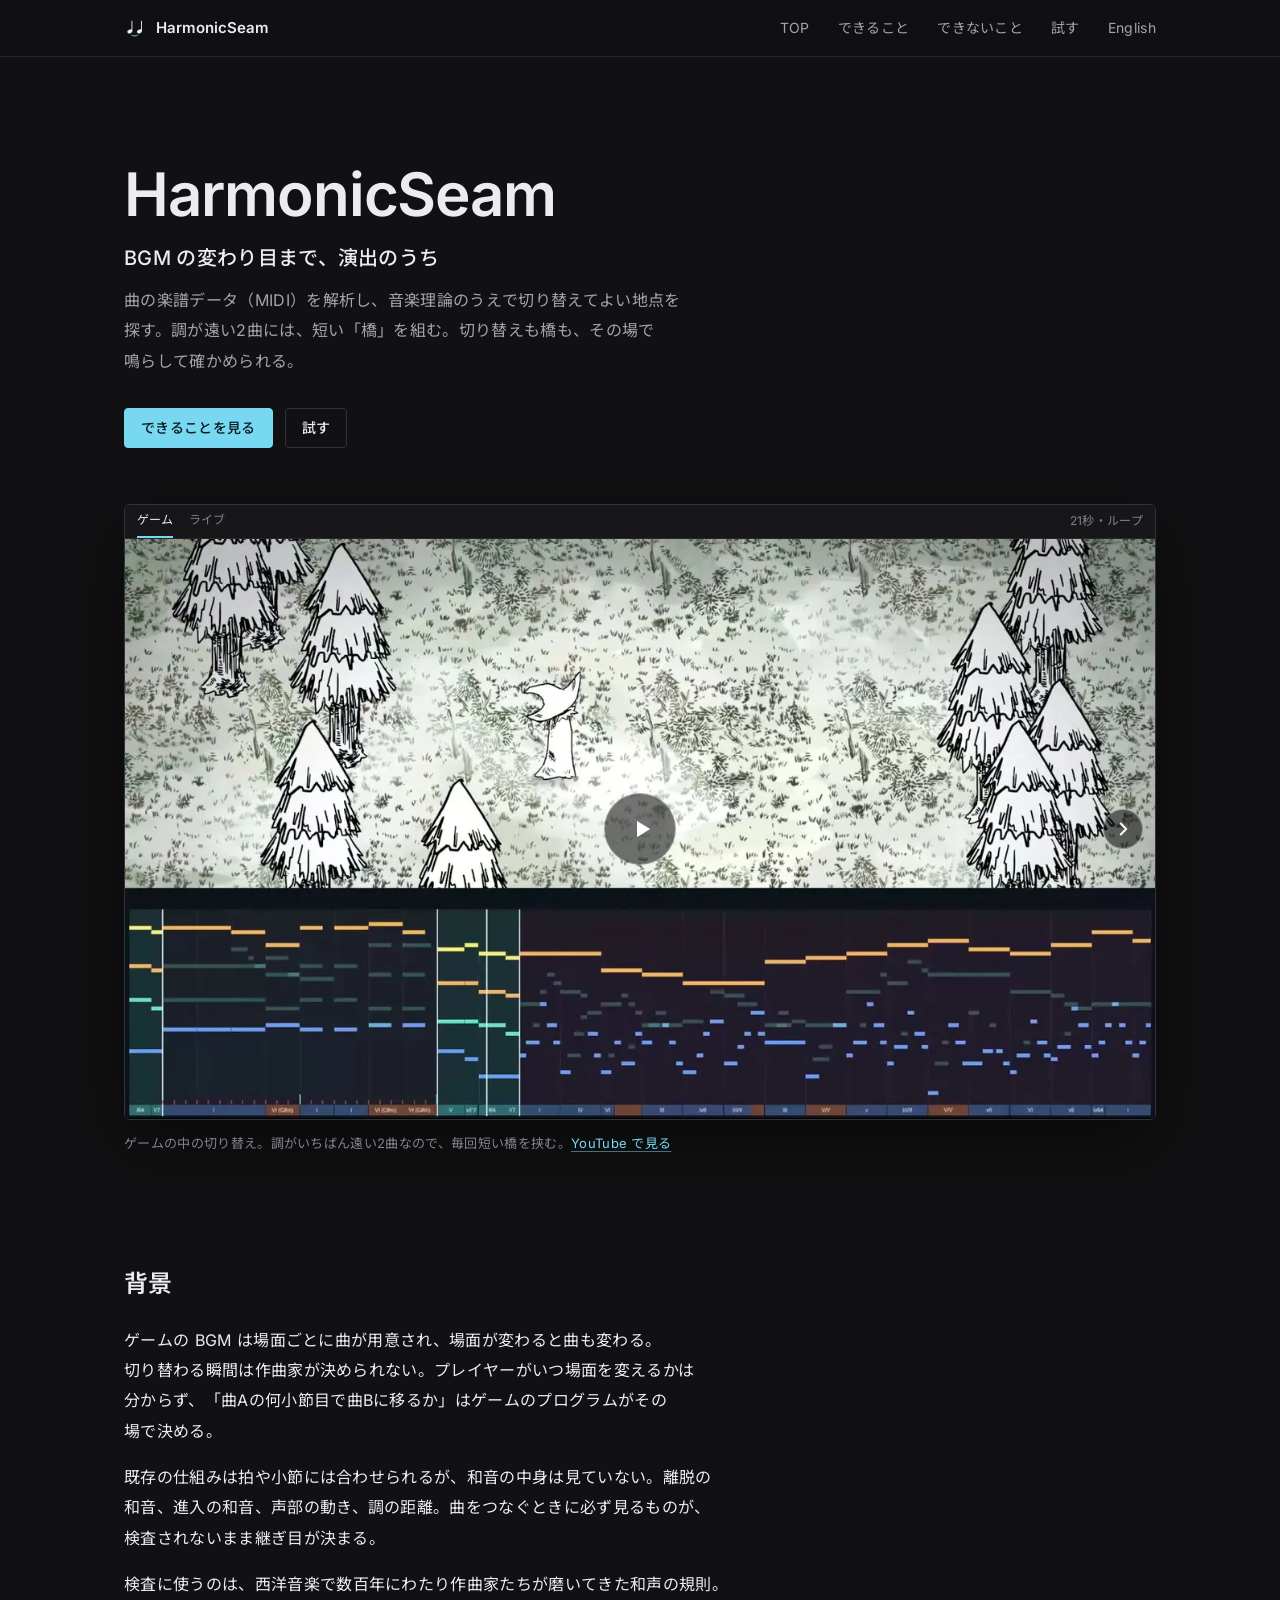
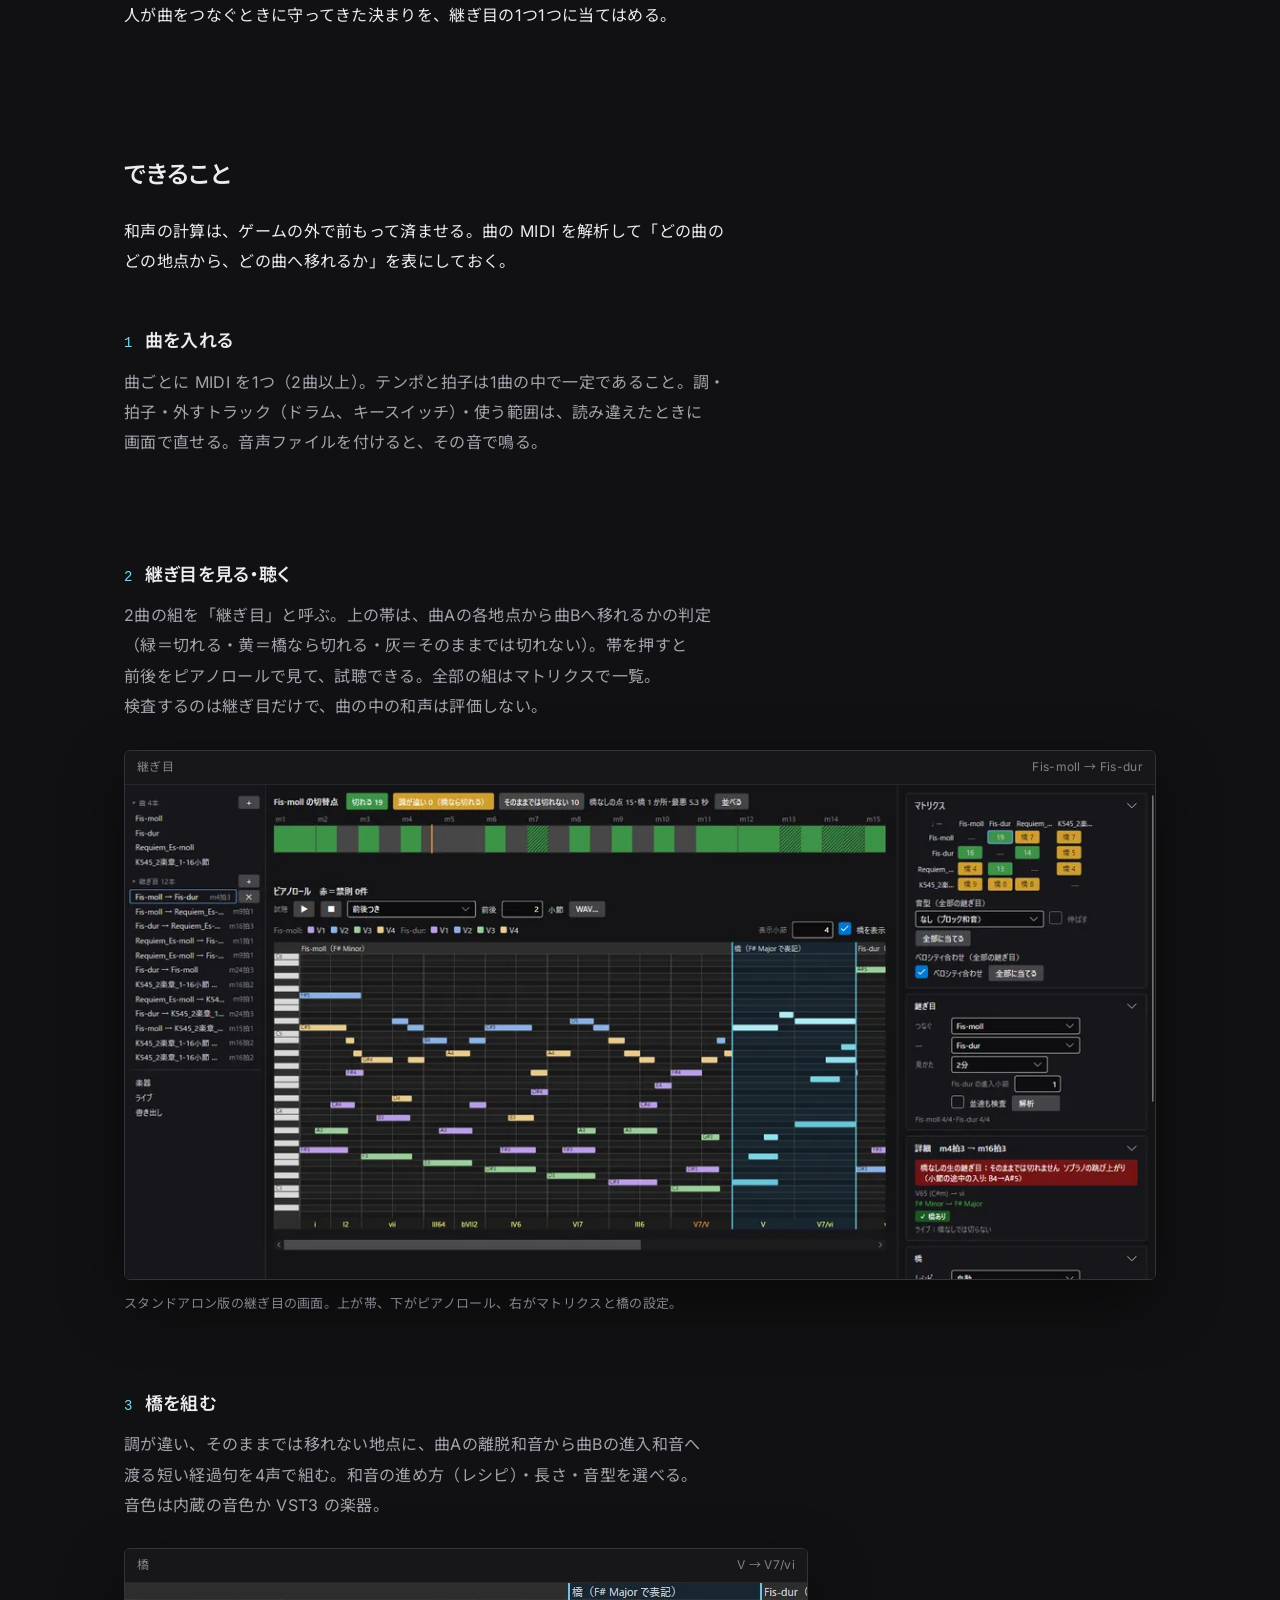
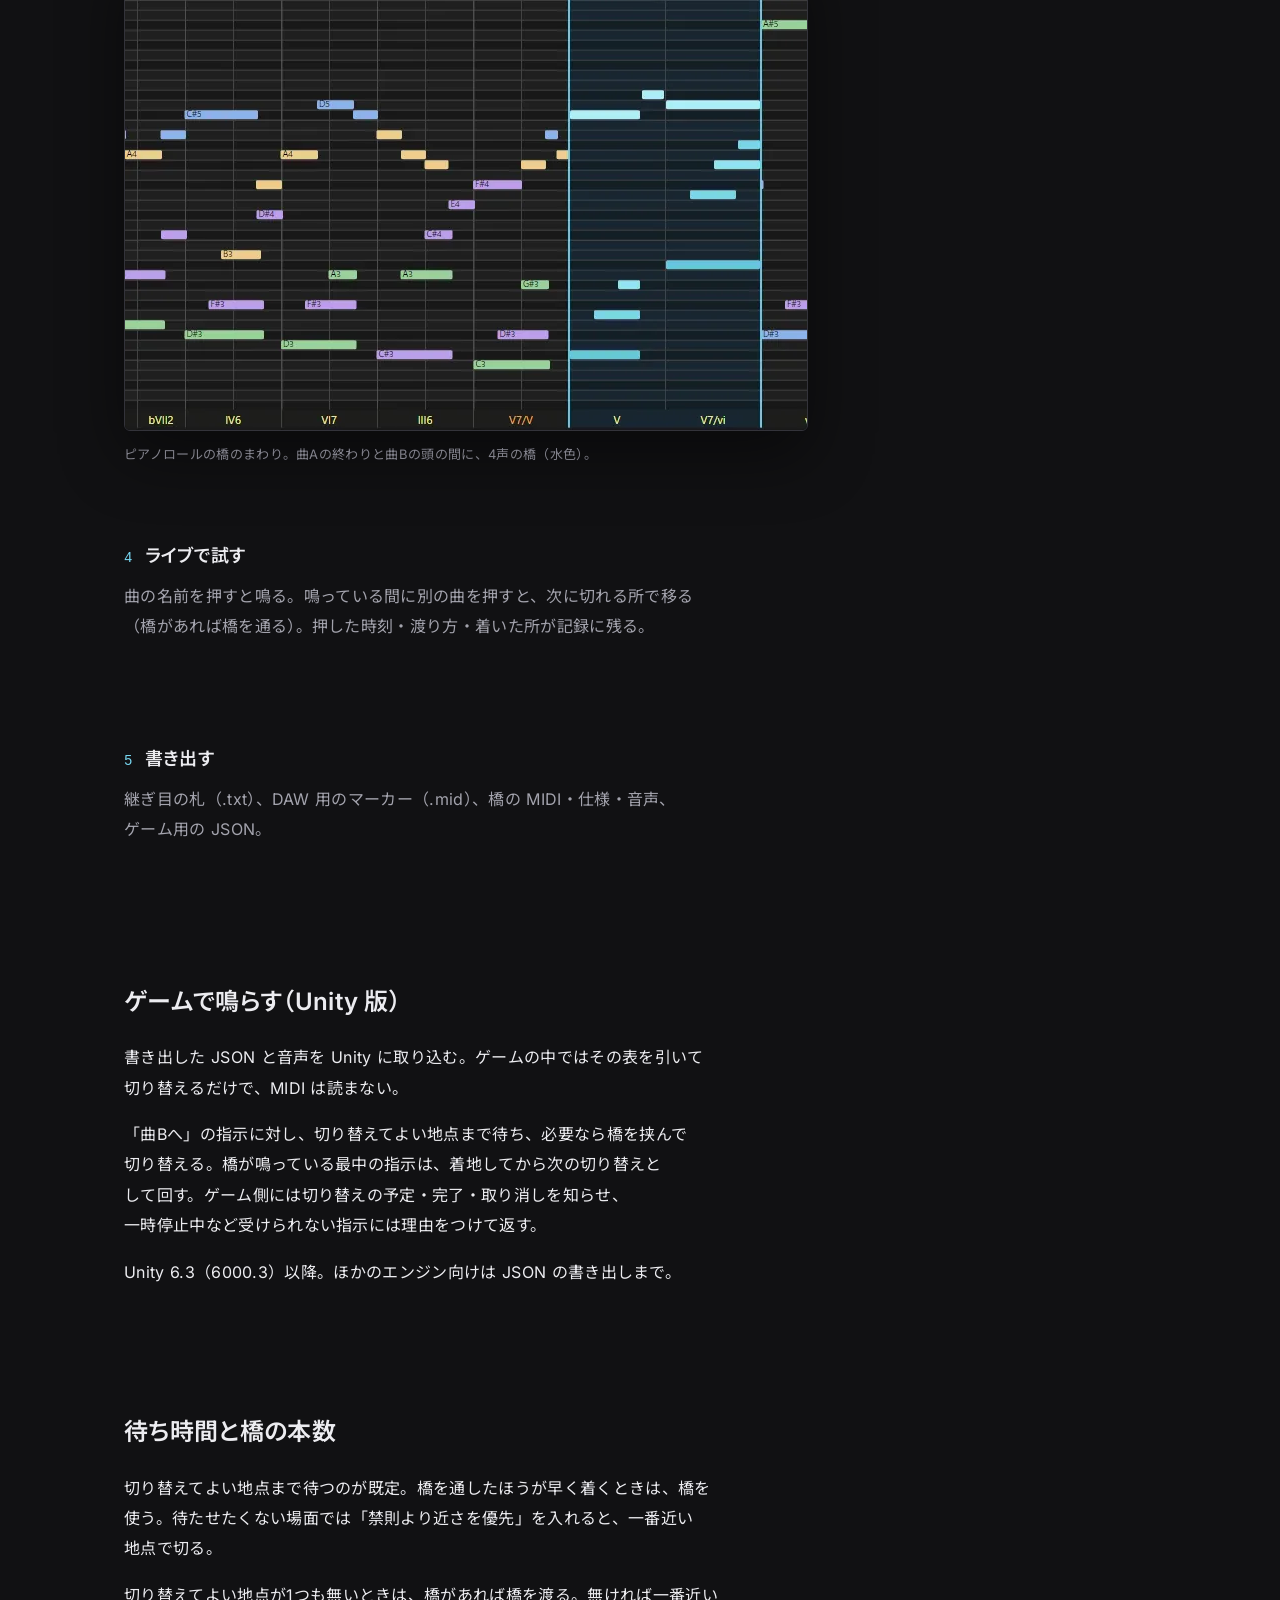
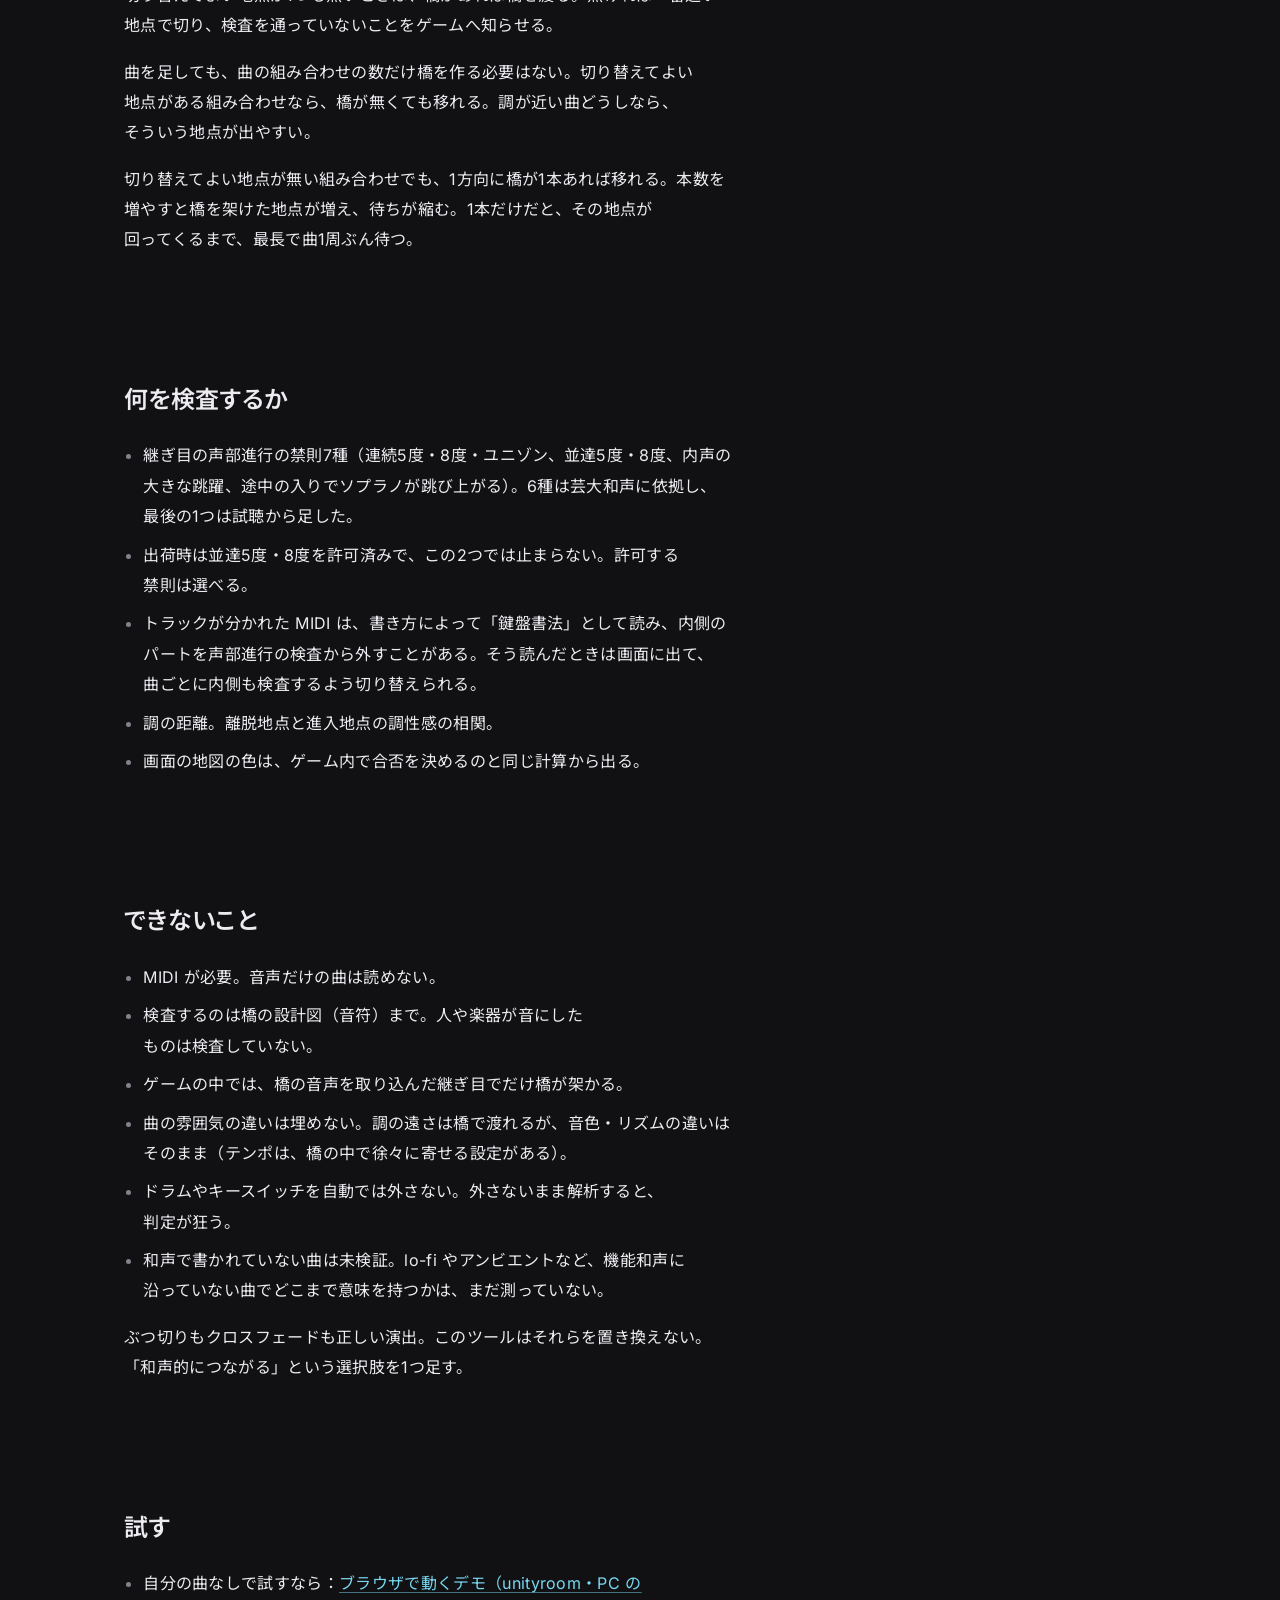
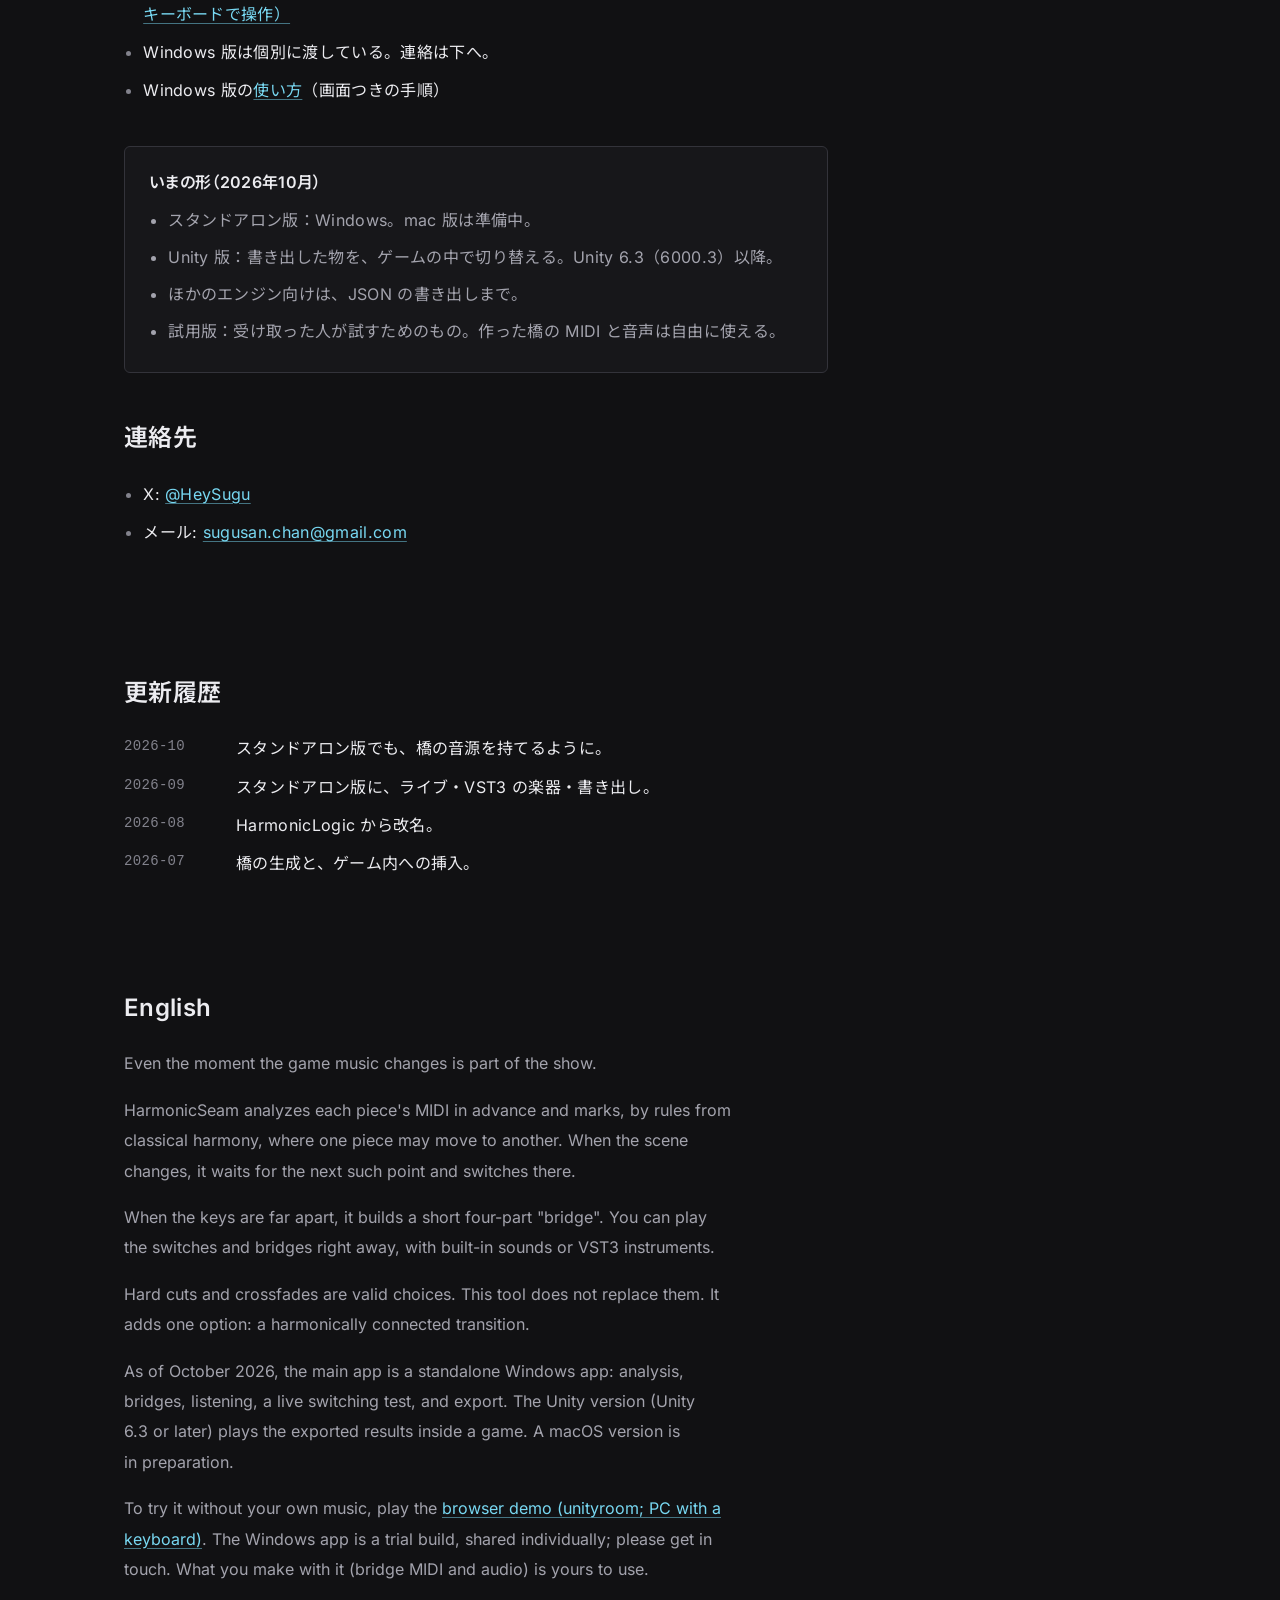
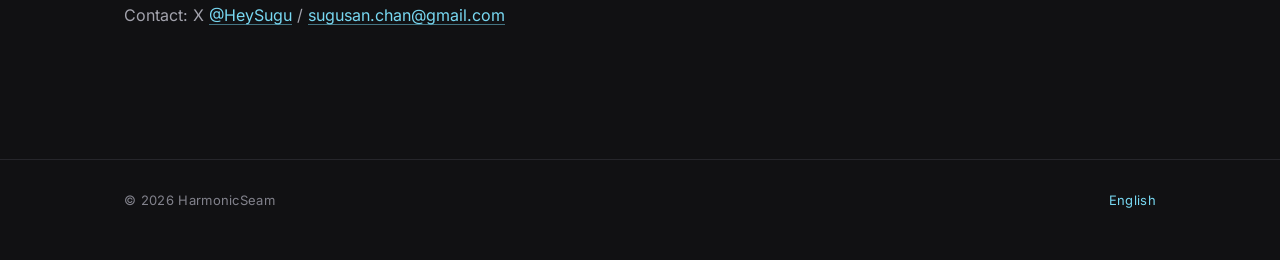
==== commit 37a13f38: "site: 使い方のページ（/guide/）を新設" ====
--- a/index.html
+++ b/index.html
@@ -1 +1 @@
-<!DOCTYPE html><html lang="ja"><head><meta charset="utf-8"><meta name="viewport" content="width=device-width, initial-scale=1"><title>HarmonicSeam</title><meta name="description" content="BGM の変わり目まで、演出のうち。曲の楽譜データ（MIDI）を解析し、音楽理論のうえで切り替えてよい地点を探す。調が遠い2曲には、短い「橋」を組む。"><meta property="og:type" content="website"><meta property="og:site_name" content="HarmonicSeam"><meta property="og:title" content="HarmonicSeam"><meta property="og:description" content="BGM の変わり目まで、演出のうち。曲の楽譜データ（MIDI）を解析し、音楽理論のうえで切り替えてよい地点を探す。調が遠い2曲には、短い「橋」を組む。"><meta property="og:url" content="https://harmonicseam.github.io/"><meta property="og:image" content="https://harmonicseam.github.io/og.png"><meta property="og:image:width" content="1920"><meta property="og:image:height" content="1080"><meta name="twitter:card" content="summary_large_image"><link rel="icon" href="/favicon.svg" type="image/svg+xml"><link rel="preload" href="/fonts/inter.c67c8e7c56.woff2" as="font" type="font/woff2" crossorigin=""><link rel="preload" href="/fonts/noto-sans-jp.c034f08290.woff2" as="font" type="font/woff2" crossorigin=""><style>@font-face{font-family:'Inter';font-style:normal;font-weight:400;font-display:swap;src:url(/fonts/inter.c67c8e7c56.woff2) format('woff2')}@font-face{font-family:'Inter';font-style:normal;font-weight:500;font-display:swap;src:url(/fonts/inter.c67c8e7c56.woff2) format('woff2')}@font-face{font-family:'Inter';font-style:normal;font-weight:600;font-display:swap;src:url(/fonts/inter.c67c8e7c56.woff2) format('woff2')}@font-face{font-family:'Noto Sans JP';font-style:normal;font-weight:400;font-display:swap;src:url(/fonts/noto-sans-jp.c034f08290.woff2) format('woff2')}@font-face{font-family:'Noto Sans JP';font-style:normal;font-weight:500;font-display:swap;src:url(/fonts/noto-sans-jp.c034f08290.woff2) format('woff2')}@font-face{font-family:'Noto Sans JP';font-style:normal;font-weight:600;font-display:swap;src:url(/fonts/noto-sans-jp.c034f08290.woff2) format('woff2')}</style><link rel="stylesheet" href="/_astro/index.C-RZSEGs.css"></head><body><header class="top"><div class="wrap top__in"><a class="brand" href="#"><img src="/logo.svg" alt="" width="22" height="22">HarmonicSeam</a><nav class="nav" aria-label="ページ内"><a class="nav__top" href="#">TOP</a><a class="nav__wide" href="#how">できること</a><a class="nav__wide" href="#limits">できないこと</a><a class="nav__wide" href="#try">試す</a><a href="#en" lang="en">English</a></nav></div></header><main><section class="hero wrap"><h1>HarmonicSeam</h1><p class="tagline bx">BGM の<wbr>変わり<wbr>目まで、<wbr>演出の<wbr>うち</p><p class="sub bx">曲の<wbr>楽譜データ<wbr>（MIDI）を<wbr>解析し、<wbr>音楽理論の<wbr>うえで<wbr>切り替えて<wbr>よい<wbr>地点を<wbr>探す。<wbr>調が<wbr>遠い<wbr>2曲には、<wbr>短い<wbr>「橋」を<wbr>組む。<wbr>切り替えも<wbr>橋も、<wbr>その<wbr>場で<wbr>鳴らして<wbr>確かめられる。</p><div class="actions"><a class="btn btn--primary" href="#how">できることを見る</a><a class="btn" href="#try">試す</a></div></section><section id="video" class="wrap"><div class="window"><div class="window__bar window__bar--tabs"><div class="tabs" role="tablist" aria-label="動画"><button type="button" role="tab" aria-selected="true" data-tab="0">ゲーム</button><button type="button" role="tab" aria-selected="false" data-tab="1">ライブ</button></div><span data-meta="">21秒・ループ</span></div><div class="stage"><button type="button" class="arrow arrow--prev" data-step="-1" aria-label="前の動画" hidden><svg viewBox="0 0 24 24" width="22" height="22"><path d="M14.5 6l-6 6 6 6" fill="none" stroke="currentColor" stroke-width="2" stroke-linecap="round" stroke-linejoin="round" /></svg></button><button type="button" class="arrow arrow--next" data-step="1" aria-label="次の動画"><svg viewBox="0 0 24 24" width="22" height="22"><path d="M9.5 6l6 6-6 6" fill="none" stroke="currentColor" stroke-width="2" stroke-linecap="round" stroke-linejoin="round" /></svg></button><div class="slides" data-slides=""><div class="slide video" data-video="" data-meta-text="21秒・ループ" role="button" tabindex="0" aria-label="動画を再生（音あり）"><video src="/video/intro.mp4" poster="/video/poster.webp" loop playsinline preload="metadata"></video><div class="video__hint" aria-hidden="true"><svg viewBox="0 0 24 24" width="30" height="30"><path d="M8 5.5v13l10.5-6.5z" fill="currentColor" /></svg></div></div><div class="slide video" data-video="" data-meta-text="22秒・ループ" role="button" tabindex="0" aria-label="ライブの動画を再生（音あり）"><video src="/video/live.mp4" poster="/video/live-poster.webp" loop playsinline preload="none"></video><div class="video__hint" aria-hidden="true"><svg viewBox="0 0 24 24" width="30" height="30"><path d="M8 5.5v13l10.5-6.5z" fill="currentColor" /></svg></div></div></div></div></div><p class="caption bx" data-caption="">ゲームの<wbr>中の<wbr>切り替え。<wbr>調が<wbr>いちばん遠い<wbr>2曲なので、<wbr>毎回<wbr>短い橋を<wbr>挟む。<a href="https://youtu.be/Th9F_Nxc8Kg"><wbr>YouTube で<wbr>見る</a></p><p class="caption bx" data-caption="" hidden>スタンドアロン版の<wbr>ライブ。<wbr>押した<wbr>曲へ、<wbr>次に<wbr>切れる<wbr>所で<wbr>移る。<wbr>水色が<wbr>橋。</p></section><section id="background" class="sec wrap"><h2>背景</h2><div class="prose"><p class="bx">ゲームの BGM は<wbr>場面ごとに<wbr>曲が<wbr>用意され、<wbr>場面が<wbr>変わると<wbr>曲も<wbr>変わる。<span class="nw"><wbr>切り替わる</span><wbr>瞬間は<wbr>作曲家が<wbr>決められない。<wbr>プレイヤーが<wbr>いつ場面を<wbr>変えるかは<wbr>分からず、<wbr>「<span class="nw">曲A</span>の<wbr>何小節目で<span class="nw"><wbr>曲B</span>に<wbr>移るか」は<wbr>ゲームの<wbr>プログラムが<wbr>その<wbr>場で<wbr>決める。</p><p class="bx">既存の<wbr>仕組みは<wbr>拍や<wbr>小節には<wbr>合わせられるが、<wbr>和音の<wbr>中身は<wbr>見ていない。<wbr>離脱の<wbr>和音、<wbr>進入の<wbr>和音、<wbr>声部の<wbr>動き、<wbr>調の<wbr>距離。<wbr>曲を<wbr>つなぐ<wbr>ときに<wbr>必ず<wbr>見る<wbr>ものが、<wbr>検査されないまま<wbr>継ぎ目が<wbr>決まる。</p><p class="bx">検査に<wbr>使うのは、<wbr>西洋音楽で<wbr>数百年に<wbr>わたり作曲家たちが<wbr>磨いてきた<wbr>和声の<wbr>規則。<wbr>人が<wbr>曲を<wbr>つなぐ<wbr>ときに<wbr>守ってきた<wbr>決まりを、<wbr>継ぎ目の<wbr>1つ<wbr>1つに<wbr>当てはめる。</p></div></section><section id="how" class="sec wrap"><h2 class="bx">できる<wbr>こと</h2><div class="prose"><p class="bx">和声の<wbr>計算は、<wbr>ゲームの<wbr>外で<wbr>前もって<wbr>済ませる。<wbr>曲の MIDI を<wbr>解析して<wbr>「どの<wbr>曲の<wbr>どの<wbr>地点から、<wbr>どの<wbr>曲へ<wbr>移れるか」を<wbr>表に<wbr>しておく。</p></div><ol class="steps"><li class="step bx"><div class="step__head"><span class="step__num">1</span><h3>曲を<wbr>入れる</h3></div><p><wbr>曲ごとに MIDI を<wbr>1つ<wbr>（2曲以上）。<wbr>テンポと<wbr>拍子は<wbr>1曲の<wbr>中で<wbr>一定である<wbr>こと。<wbr>調・拍子・外すトラック<wbr>（ドラム、<wbr>キースイッチ）・<wbr>使う<wbr>範囲は、<wbr>読み違えた<wbr>ときに<wbr>画面で<wbr>直せる。<wbr>音声ファイルを<wbr>付けると、<wbr>その<wbr>音で<wbr>鳴る。</p></li><li class="step bx"><div class="step__head"><span class="step__num">2</span><h3>継ぎ目を<wbr>見る・聴く</h3></div><p><wbr>2曲の<wbr>組を<wbr>「継ぎ目」と<wbr>呼ぶ。<wbr>上の<wbr>帯は、<span class="nw"><wbr>曲A</span>の<wbr>各地点から<span class="nw"><wbr>曲B</span>へ<wbr>移れるかの<wbr>判定<wbr>（緑＝切れる・黄＝橋なら<wbr>切れる・灰＝<wbr>そのままでは<wbr>切れない）。<wbr>帯を<wbr>押すと<wbr>前後を<wbr>ピアノロールで<wbr>見て、<wbr>試聴できる。<wbr>全部の<wbr>組は<wbr>マトリクスで<wbr>一覧。<wbr>検査するのは<wbr>継ぎ目だけで、<wbr>曲の<wbr>中の<wbr>和声は<wbr>評価しない。</p><figure class="fig"><div class="window"><div class="window__bar"><span><wbr>継ぎ目</span><span>Fis-moll → Fis-dur</span></div><picture><source media="(max-width: 640px)" srcset="/_astro/app-seam-focus.BheHv7at_Zcyrim.webp" width="975" height="700"><img src="/_astro/app-seam.P93QeM1v_Z2hkonx.webp" srcset="/_astro/app-seam.P93QeM1v_Z2wLbKv.webp 1080w, /_astro/app-seam.P93QeM1v_Z2hkonx.webp 1600w" alt="スタンドアロン版の継ぎ目の画面。上に切替点の帯、下にピアノロール、右にマトリクスと橋の設定" sizes="(min-width: 1128px) 1080px, 100vw" loading="lazy" decoding="async" width="1600" height="767"></picture></div><figcaption>スタンドアロン版の<wbr>継ぎ目の<wbr>画面。<wbr>上が<wbr>帯、<wbr>下が<wbr>ピアノロール、<wbr>右が<wbr>マトリクスと<wbr>橋の<wbr>設定。</figcaption></figure></li><li class="step bx"><div class="step__head"><span class="step__num">3</span><h3>橋を<wbr>組む</h3></div><p>調が<wbr>違い、<wbr>そのままでは<wbr>移れない<wbr>地点に、<span class="nw"><wbr>曲A</span>の<wbr>離脱和音から<span class="nw"><wbr>曲B</span>の<wbr>進入和音へ<wbr>渡る<wbr>短い<wbr>経過句を<wbr>4声で<wbr>組む。<wbr>和音の<wbr>進め方<wbr>（レシピ）・長さ・<wbr>音型を<wbr>選べる。<wbr>音色は<wbr>内蔵の<wbr>音色か VST3 の<wbr>楽器。</p><figure class="fig fig--narrow"><div class="window"><div class="window__bar"><span><wbr>橋</span><span>V → V7/vi</span></div><img src="/_astro/app-bridge.Do_L1AYJ_2BShv.webp" srcset="/_astro/app-bridge.Do_L1AYJ_2BShv.webp 682w" alt="ピアノロールの橋のまわり。曲Aの終わり、水色の4声の橋、曲Bの頭" sizes="(min-width: 730px) 682px, 100vw" loading="lazy" decoding="async" width="682" height="447"></div><figcaption>ピアノロールの<wbr>橋の<wbr>まわり。<span class="nw"><wbr>曲A</span>の<wbr>終わりと<span class="nw"><wbr>曲B</span>の<wbr>頭の<wbr>間に、<wbr>4声の<wbr>橋（水色）。</figcaption></figure></li><li class="step bx"><div class="step__head"><span class="step__num">4</span><h3>ライブで<wbr>試す</h3></div><p>曲の<wbr>名前を<wbr>押すと<wbr>鳴る。<wbr>鳴っている<wbr>間に<wbr>別の<wbr>曲を<wbr>押すと、<wbr>次に<wbr>切れる<wbr>所で<wbr>移る<wbr>（橋が<wbr>あれば<wbr>橋を<wbr>通る）。<wbr>押した<wbr>時刻・渡り方・着いた<wbr>所が<wbr>記録に<wbr>残る。</p></li><li class="step bx"><div class="step__head"><span class="step__num">5</span><h3><wbr>書き出す</h3></div><p>継ぎ目の<wbr>札<wbr>（.txt）、<wbr>DAW 用の<wbr>マーカー<wbr>（.mid）、<wbr>橋の MIDI・仕様・音声、<wbr>ゲーム用の JSON。</p></li></ol></section><section id="game" class="sec wrap"><h2 class="bx">ゲームで<wbr>鳴らす<wbr>（Unity 版）</h2><div class="prose"><p class="bx">書き出した JSON と<wbr>音声を Unity に<wbr>取り込む。<wbr>ゲームの<wbr>中では<wbr>その<wbr>表を<wbr>引いて<wbr>切り替えるだけで、<wbr>MIDI は<wbr>読まない。</p><p class="bx">「<span class="nw">曲B</span>へ」の<wbr>指示に<wbr>対し、<wbr>切り替えて<wbr>よい<wbr>地点まで<wbr>待ち、<wbr>必要なら<wbr>橋を<wbr>挟んで<wbr>切り替える。<wbr>橋が<wbr>鳴っている<wbr>最中の<wbr>指示は、<wbr>着地してから<wbr>次の<wbr>切り替えと<wbr>して回す。<wbr>ゲーム側には<wbr>切り替えの<wbr>予定・完了・取り消しを<wbr>知らせ、<wbr>一時停止中など<wbr>受けられない<wbr>指示には<wbr>理由を<wbr>つけて<wbr>返す。</p><p class="bx">Unity 6.3<wbr>（6000.3）<wbr>以降。<wbr>ほかの<wbr>エンジン向けは JSON の<wbr>書き出しまで。</p></div></section><section id="wait" class="sec wrap"><h2 class="bx">待ち時間と<wbr>橋の<wbr>本数</h2><div class="prose"><p class="bx">切り替えて<wbr>よい<wbr>地点まで<wbr>待つのが<wbr>既定。<wbr>橋を<wbr>通した<wbr>ほうが<wbr>早く<wbr>着く<wbr>ときは、<wbr>橋を<wbr>使う。<wbr>待たせたくない<wbr>場面では<wbr>「禁則より<wbr>近さを<wbr>優先」を<wbr>入れると、<wbr>一番<wbr>近い<wbr>地点で<wbr>切る。</p><p class="bx">切り替えて<wbr>よい<wbr>地点が<wbr>1つも<wbr>無いときは、<wbr>橋が<wbr>あれば<wbr>橋を<wbr>渡る。<wbr>無ければ<wbr>一番<wbr>近い<wbr>地点で<wbr>切り、<wbr>検査を<wbr>通っていない<wbr>ことを<wbr>ゲームへ<wbr>知らせる。</p><p class="bx">曲を<wbr>足しても、<wbr>曲の<wbr>組み合わせの<wbr>数だけ橋を<wbr>作る<wbr>必要は<wbr>ない。<wbr>切り替えて<wbr>よい<wbr>地点が<wbr>ある<wbr>組み合わせなら、<wbr>橋が<wbr>無くても<wbr>移れる。<wbr>調が<wbr>近い<wbr>曲どうしなら、<wbr>そういう<wbr>地点が<wbr>出やすい。</p><p class="bx">切り替えて<wbr>よい<wbr>地点が<wbr>無い<wbr>組み合わせでも、<wbr>1方向に<wbr>橋が<wbr>1本あれば<wbr>移れる。<wbr>本数を<wbr>増やすと<wbr>橋を<wbr>架けた<wbr>地点が<wbr>増え、<wbr>待ちが<wbr>縮む。<wbr>1本だけだと、<wbr>その<wbr>地点が<wbr>回ってくるまで、<wbr>最長で<wbr>曲1周ぶん<wbr>待つ。</p></div></section><section id="check" class="sec wrap"><h2 class="bx">何を<wbr>検査するか</h2><div class="prose"><ul><li class="bx">継ぎ目の<wbr>声部進行の<wbr>禁則7種<wbr>（連続5度・8度・ユニゾン、<wbr>並達5度・8度、<wbr>内声の<wbr>大きな<wbr>跳躍、<wbr>途中の<wbr>入りで<wbr>ソプラノが<wbr>跳び<wbr>上がる）。<wbr>6種は<wbr>芸大和声に<wbr>依拠し、<wbr>最後の<wbr>1つは<wbr>試聴から<wbr>足した。</li><li class="bx">出荷時は<wbr>並達5度・8度を<wbr>許可済みで、<wbr>この<wbr>2つでは<wbr>止まらない。<wbr>許可する<wbr>禁則は<wbr>選べる。</li><li class="bx">トラックが<wbr>分かれた MIDI は、<wbr>書き方に<wbr>よって<wbr>「鍵盤書法」と<wbr>して<wbr>読み、<wbr>内側の<wbr>パートを<wbr>声部進行の<wbr>検査から<wbr>外すことがある。<wbr>そう<wbr>読んだ<wbr>ときは<wbr>画面に<wbr>出て、<wbr>曲ごとに<wbr>内側も<wbr>検査するよう切り替えられる。</li><li class="bx">調の<wbr>距離。<wbr>離脱地点と<wbr>進入地点の<wbr>調性感の<wbr>相関。</li><li class="bx">画面の<wbr>地図の<wbr>色は、<wbr>ゲーム内で<wbr>合否を<wbr>決めるのと<wbr>同じ<wbr>計算から<wbr>出る。</li></ul></div></section><section id="limits" class="sec wrap"><h2 class="bx">できない<wbr>こと</h2><div class="prose"><ul><li class="bx">MIDI が<wbr>必要。<wbr>音声だけの<wbr>曲は<wbr>読めない。</li><li class="bx">検査するのは<wbr>橋の<wbr>設計図<wbr>（音符）まで。<wbr>人や<wbr>楽器が<wbr>音に<wbr>した<wbr>ものは<wbr>検査していない。</li><li class="bx">ゲームの<wbr>中では、<wbr>橋の<wbr>音声を<wbr>取り込んだ<wbr>継ぎ目でだけ橋が<wbr>架かる。</li><li class="bx">曲の<wbr>雰囲気の<wbr>違いは<wbr>埋めない。<wbr>調の<wbr>遠さは<wbr>橋で<wbr>渡れるが、<wbr>音色・リズムの<wbr>違いは<wbr>そのまま<wbr>（テンポは、<wbr>橋の<wbr>中で<wbr>徐々に<wbr>寄せる<wbr>設定が<wbr>ある）。</li><li class="bx">ドラムや<wbr>キースイッチを<wbr>自動では<wbr>外さない。<wbr>外さないまま<wbr>解析すると、<wbr>判定が<wbr>狂う。</li><li class="bx">和声で<wbr>書かれていない<wbr>曲は<wbr>未検証。<wbr>lo-fi や<wbr>アンビエントなど、<wbr>機能和声に<wbr>沿っていない<wbr>曲で<wbr>どこまで<wbr>意味を<wbr>持つかは、<wbr>まだ<wbr>測っていない。</li></ul><p class="bx">ぶつ切りも<wbr>クロスフェードも<wbr>正しい<wbr>演出。<wbr>この<wbr>ツールは<wbr>それらを<wbr>置き換えない。<wbr>「和声的に<wbr>つながる」と<wbr>いう<wbr>選択肢を<wbr>1つ足す。</p></div></section><section id="try" class="sec wrap"><h2>試す</h2><div class="prose"><ul><li class="bx">自分の<wbr>曲なしで<wbr>試すなら：<a href="https://unityroom.com/games/liv-2608">ブラウザで<wbr>動く<wbr>デモ<wbr>（unityroom・PC の<wbr>キーボードで<wbr>操作）</a></li><li class="bx">Windows 版は<wbr>個別に<wbr>渡している。<wbr>連絡は<wbr>下へ。</li></ul></div><div class="box"><h3 class="bx">いまの<wbr>形<wbr>（2026年10月）</h3><ul><li class="bx">スタンドアロン版：Windows。<wbr>mac 版は<wbr>準備中。</li><li class="bx">Unity 版：<wbr>書き出した<wbr>物を、<wbr>ゲームの<wbr>中で<wbr>切り替える。<wbr>Unity 6.3<wbr>（6000.3）<wbr>以降。</li><li class="bx">ほかの<wbr>エンジン向けは、<wbr>JSON の<wbr>書き出しまで。</li><li class="bx">試用版：受け取った<wbr>人が<wbr>試すための<wbr>もの。<wbr>作った<wbr>橋の MIDI と<wbr>音声は<wbr>自由に<wbr>使える。</li></ul></div><h2 class="h2--sub">連絡先</h2><div class="prose"><ul><li>X: <a href="https://x.com/HeySugu">@HeySugu</a></li><li>メール: <a href="mailto:sugusan.chan@gmail.com">sugusan.chan@gmail.com</a></li></ul></div></section><section id="log" class="sec wrap"><h2>更新履歴</h2><dl class="log"><dt>2026-10</dt><dd class="bx">スタンドアロン版でも、<wbr>橋の<wbr>音源を<wbr>持てるように。</dd><dt>2026-09</dt><dd class="bx">スタンドアロン版に、<wbr>ライブ・VST3 の<wbr>楽器・<wbr>書き出し。</dd><dt>2026-08</dt><dd class="bx">HarmonicLogic から<wbr>改名。</dd><dt>2026-07</dt><dd class="bx">橋の<wbr>生成と、<wbr>ゲーム内への<wbr>挿入。</dd></dl></section><section id="en" class="sec wrap en" lang="en"><h2>English</h2><div class="prose"><p>Even the moment the game music changes is part of the show.</p><p>HarmonicSeam analyzes each piece's MIDI in advance and marks, by rules from classical harmony, where one piece may move to another. When the scene changes, it waits for the next such point and switches there.</p><p>When the keys are far apart, it builds a short four-part "bridge". You can play the switches and bridges right away, with built-in sounds or VST3 instruments.</p><p>Hard cuts and crossfades are valid choices. This tool does not replace them. It adds one option: a harmonically connected transition.</p><p>As of October 2026, the main app is a standalone Windows app: analysis, bridges, listening, a live switching test, and export. The Unity version (Unity 6.3 or later) plays the exported results inside a game. A macOS version is in preparation.</p><p>To try it without your own music, play the <a href="https://unityroom.com/games/liv-2608">browser demo (unityroom; PC with a keyboard)</a>. The Windows app is a trial build, shared individually; please get in touch. What you make with it (bridge MIDI and audio) is yours to use.</p><p>Contact: X <a href="https://x.com/HeySugu">@HeySugu</a> / <a href="mailto:sugusan.chan@gmail.com">sugusan.chan@gmail.com</a></p></div></section></main><footer class="foot"><div class="wrap foot__in"><span>© 2026 HarmonicSeam</span><a href="#en" lang="en">English</a></div></footer><script type="module">for(let e of document.querySelectorAll(`[data-video]`)){let t=e.querySelector(`video`),n=e.querySelector(`.video__hint`),r=()=>t.paused?t.play():t.pause();e.addEventListener(`click`,r),e.addEventListener(`keydown`,e=>{(e.key===`Enter`||e.key===` `)&&(e.preventDefault(),r())}),t.addEventListener(`play`,()=>n.hidden=!0),t.addEventListener(`pause`,()=>n.hidden=!1)}var e=document.querySelector(`[data-slides]`);if(e){let t=[...e.querySelectorAll(`.slide`)],n=t.map(e=>e.querySelector(`video`)),r=[...document.querySelectorAll(`[data-tab]`)],i=[...document.querySelectorAll(`[data-caption]`)],a=document.querySelector(`[data-meta]`),o=document.querySelector(`[data-step="-1"]`),s=document.querySelector(`[data-step="1"]`),c=0,l=(e,t)=>{let r=!n[e].paused;n.forEach((e,n)=>n!==t&&e.pause()),r&&n[t].paused&&n[t].play().catch(()=>{})},u=()=>{let e=n.some(e=>!e.paused);o&&(o.hidden=e||c===0),s&&(s.hidden=e||c===t.length-1)};n.forEach(e=>{e.addEventListener(`play`,u),e.addEventListener(`pause`,u)});let d=e=>{e!==c&&(l(c,e),c=e,r.forEach((t,n)=>t.setAttribute(`aria-selected`,String(n===e))),i.forEach((t,n)=>t.hidden=n!==e),a&&(a.textContent=t[e].dataset.metaText??``),u())},f=n=>{n<0||n>=t.length||n===c||(l(c,n),e.scrollTo({left:n*e.clientWidth,behavior:`smooth`}))};r.forEach((e,t)=>e.addEventListener(`click`,()=>f(t))),o?.addEventListener(`click`,()=>f(c-1)),s?.addEventListener(`click`,()=>f(c+1)),e.addEventListener(`scroll`,()=>d(Math.round(e.scrollLeft/e.clientWidth)),{passive:!0})}</script></body></html>+<!DOCTYPE html><html lang="ja"><head><meta charset="utf-8"><meta name="viewport" content="width=device-width, initial-scale=1"><title>HarmonicSeam</title><meta name="description" content="BGM の変わり目まで、演出のうち。曲の楽譜データ（MIDI）を解析し、音楽理論のうえで切り替えてよい地点を探す。調が遠い2曲には、短い「橋」を組む。"><meta property="og:type" content="website"><meta property="og:site_name" content="HarmonicSeam"><meta property="og:title" content="HarmonicSeam"><meta property="og:description" content="BGM の変わり目まで、演出のうち。曲の楽譜データ（MIDI）を解析し、音楽理論のうえで切り替えてよい地点を探す。調が遠い2曲には、短い「橋」を組む。"><meta property="og:url" content="https://harmonicseam.github.io/"><meta property="og:image" content="https://harmonicseam.github.io/og.png"><meta property="og:image:width" content="1920"><meta property="og:image:height" content="1080"><meta name="twitter:card" content="summary_large_image"><link rel="icon" href="/favicon.svg" type="image/svg+xml"><link rel="preload" href="/fonts/inter.9e7bbef291.woff2" as="font" type="font/woff2" crossorigin=""><link rel="preload" href="/fonts/noto-sans-jp.a66bd0481f.woff2" as="font" type="font/woff2" crossorigin=""><style>@font-face{font-family:'Inter';font-style:normal;font-weight:400;font-display:swap;src:url(/fonts/inter.9e7bbef291.woff2) format('woff2')}@font-face{font-family:'Inter';font-style:normal;font-weight:500;font-display:swap;src:url(/fonts/inter.9e7bbef291.woff2) format('woff2')}@font-face{font-family:'Inter';font-style:normal;font-weight:600;font-display:swap;src:url(/fonts/inter.9e7bbef291.woff2) format('woff2')}@font-face{font-family:'Noto Sans JP';font-style:normal;font-weight:400;font-display:swap;src:url(/fonts/noto-sans-jp.a66bd0481f.woff2) format('woff2')}@font-face{font-family:'Noto Sans JP';font-style:normal;font-weight:500;font-display:swap;src:url(/fonts/noto-sans-jp.a66bd0481f.woff2) format('woff2')}@font-face{font-family:'Noto Sans JP';font-style:normal;font-weight:600;font-display:swap;src:url(/fonts/noto-sans-jp.a66bd0481f.woff2) format('woff2')}</style><link rel="stylesheet" href="/_astro/app-seam.C-RZSEGs.css"></head><body><header class="top"><div class="wrap top__in"><a class="brand" href="#"><img src="/logo.svg" alt="" width="22" height="22">HarmonicSeam</a><nav class="nav" aria-label="ページ内"><a class="nav__top" href="#">TOP</a><a class="nav__wide" href="#how">できること</a><a class="nav__wide" href="#limits">できないこと</a><a class="nav__wide" href="#try">試す</a><a href="#en" lang="en">English</a></nav></div></header><main><section class="hero wrap"><h1>HarmonicSeam</h1><p class="tagline bx">BGM の<wbr>変わり<wbr>目まで、<wbr>演出の<wbr>うち</p><p class="sub bx">曲の<wbr>楽譜データ<wbr>（MIDI）を<wbr>解析し、<wbr>音楽理論の<wbr>うえで<wbr>切り替えて<wbr>よい<wbr>地点を<wbr>探す。<wbr>調が<wbr>遠い<wbr>2曲には、<wbr>短い<wbr>「橋」を<wbr>組む。<wbr>切り替えも<wbr>橋も、<wbr>その<wbr>場で<wbr>鳴らして<wbr>確かめられる。</p><div class="actions"><a class="btn btn--primary" href="#how">できることを見る</a><a class="btn" href="#try">試す</a></div></section><section id="video" class="wrap"><div class="window"><div class="window__bar window__bar--tabs"><div class="tabs" role="tablist" aria-label="動画"><button type="button" role="tab" aria-selected="true" data-tab="0">ゲーム</button><button type="button" role="tab" aria-selected="false" data-tab="1">ライブ</button></div><span data-meta="">21秒・ループ</span></div><div class="stage"><button type="button" class="arrow arrow--prev" data-step="-1" aria-label="前の動画" hidden><svg viewBox="0 0 24 24" width="22" height="22"><path d="M14.5 6l-6 6 6 6" fill="none" stroke="currentColor" stroke-width="2" stroke-linecap="round" stroke-linejoin="round" /></svg></button><button type="button" class="arrow arrow--next" data-step="1" aria-label="次の動画"><svg viewBox="0 0 24 24" width="22" height="22"><path d="M9.5 6l6 6-6 6" fill="none" stroke="currentColor" stroke-width="2" stroke-linecap="round" stroke-linejoin="round" /></svg></button><div class="slides" data-slides=""><div class="slide video" data-video="" data-meta-text="21秒・ループ" role="button" tabindex="0" aria-label="動画を再生（音あり）"><video src="/video/intro.mp4" poster="/video/poster.webp" loop playsinline preload="metadata"></video><div class="video__hint" aria-hidden="true"><svg viewBox="0 0 24 24" width="30" height="30"><path d="M8 5.5v13l10.5-6.5z" fill="currentColor" /></svg></div></div><div class="slide video" data-video="" data-meta-text="22秒・ループ" role="button" tabindex="0" aria-label="ライブの動画を再生（音あり）"><video src="/video/live.mp4" poster="/video/live-poster.webp" loop playsinline preload="none"></video><div class="video__hint" aria-hidden="true"><svg viewBox="0 0 24 24" width="30" height="30"><path d="M8 5.5v13l10.5-6.5z" fill="currentColor" /></svg></div></div></div></div></div><p class="caption bx" data-caption="">ゲームの<wbr>中の<wbr>切り替え。<wbr>調が<wbr>いちばん遠い<wbr>2曲なので、<wbr>毎回<wbr>短い橋を<wbr>挟む。<a href="https://youtu.be/Th9F_Nxc8Kg"><wbr>YouTube で<wbr>見る</a></p><p class="caption bx" data-caption="" hidden>スタンドアロン版の<wbr>ライブ。<wbr>押した<wbr>曲へ、<wbr>次に<wbr>切れる<wbr>所で<wbr>移る。<wbr>水色が<wbr>橋。</p></section><section id="background" class="sec wrap"><h2>背景</h2><div class="prose"><p class="bx">ゲームの BGM は<wbr>場面ごとに<wbr>曲が<wbr>用意され、<wbr>場面が<wbr>変わると<wbr>曲も<wbr>変わる。<span class="nw"><wbr>切り替わる</span><wbr>瞬間は<wbr>作曲家が<wbr>決められない。<wbr>プレイヤーが<wbr>いつ場面を<wbr>変えるかは<wbr>分からず、<wbr>「<span class="nw">曲A</span>の<wbr>何小節目で<span class="nw"><wbr>曲B</span>に<wbr>移るか」は<wbr>ゲームの<wbr>プログラムが<wbr>その<wbr>場で<wbr>決める。</p><p class="bx">既存の<wbr>仕組みは<wbr>拍や<wbr>小節には<wbr>合わせられるが、<wbr>和音の<wbr>中身は<wbr>見ていない。<wbr>離脱の<wbr>和音、<wbr>進入の<wbr>和音、<wbr>声部の<wbr>動き、<wbr>調の<wbr>距離。<wbr>曲を<wbr>つなぐ<wbr>ときに<wbr>必ず<wbr>見る<wbr>ものが、<wbr>検査されないまま<wbr>継ぎ目が<wbr>決まる。</p><p class="bx">検査に<wbr>使うのは、<wbr>西洋音楽で<wbr>数百年に<wbr>わたり作曲家たちが<wbr>磨いてきた<wbr>和声の<wbr>規則。<wbr>人が<wbr>曲を<wbr>つなぐ<wbr>ときに<wbr>守ってきた<wbr>決まりを、<wbr>継ぎ目の<wbr>1つ<wbr>1つに<wbr>当てはめる。</p></div></section><section id="how" class="sec wrap"><h2 class="bx">できる<wbr>こと</h2><div class="prose"><p class="bx">和声の<wbr>計算は、<wbr>ゲームの<wbr>外で<wbr>前もって<wbr>済ませる。<wbr>曲の MIDI を<wbr>解析して<wbr>「どの<wbr>曲の<wbr>どの<wbr>地点から、<wbr>どの<wbr>曲へ<wbr>移れるか」を<wbr>表に<wbr>しておく。</p></div><ol class="steps"><li class="step bx"><div class="step__head"><span class="step__num">1</span><h3>曲を<wbr>入れる</h3></div><p><wbr>曲ごとに MIDI を<wbr>1つ<wbr>（2曲以上）。<wbr>テンポと<wbr>拍子は<wbr>1曲の<wbr>中で<wbr>一定である<wbr>こと。<wbr>調・拍子・外すトラック<wbr>（ドラム、<wbr>キースイッチ）・<wbr>使う<wbr>範囲は、<wbr>読み違えた<wbr>ときに<wbr>画面で<wbr>直せる。<wbr>音声ファイルを<wbr>付けると、<wbr>その<wbr>音で<wbr>鳴る。</p></li><li class="step bx"><div class="step__head"><span class="step__num">2</span><h3>継ぎ目を<wbr>見る・聴く</h3></div><p><wbr>2曲の<wbr>組を<wbr>「継ぎ目」と<wbr>呼ぶ。<wbr>上の<wbr>帯は、<span class="nw"><wbr>曲A</span>の<wbr>各地点から<span class="nw"><wbr>曲B</span>へ<wbr>移れるかの<wbr>判定<wbr>（緑＝切れる・黄＝橋なら<wbr>切れる・灰＝<wbr>そのままでは<wbr>切れない）。<wbr>帯を<wbr>押すと<wbr>前後を<wbr>ピアノロールで<wbr>見て、<wbr>試聴できる。<wbr>全部の<wbr>組は<wbr>マトリクスで<wbr>一覧。<wbr>検査するのは<wbr>継ぎ目だけで、<wbr>曲の<wbr>中の<wbr>和声は<wbr>評価しない。</p><figure class="fig"><div class="window"><div class="window__bar"><span><wbr>継ぎ目</span><span>Fis-moll → Fis-dur</span></div><picture><source media="(max-width: 640px)" srcset="/_astro/app-seam-focus.BheHv7at_Zcyrim.webp" width="975" height="700"><img src="/_astro/app-seam.P93QeM1v_Z2hkonx.webp" srcset="/_astro/app-seam.P93QeM1v_Z2wLbKv.webp 1080w, /_astro/app-seam.P93QeM1v_Z2hkonx.webp 1600w" alt="スタンドアロン版の継ぎ目の画面。上に切替点の帯、下にピアノロール、右にマトリクスと橋の設定" sizes="(min-width: 1128px) 1080px, 100vw" loading="lazy" decoding="async" width="1600" height="767"></picture></div><figcaption>スタンドアロン版の<wbr>継ぎ目の<wbr>画面。<wbr>上が<wbr>帯、<wbr>下が<wbr>ピアノロール、<wbr>右が<wbr>マトリクスと<wbr>橋の<wbr>設定。</figcaption></figure></li><li class="step bx"><div class="step__head"><span class="step__num">3</span><h3>橋を<wbr>組む</h3></div><p>調が<wbr>違い、<wbr>そのままでは<wbr>移れない<wbr>地点に、<span class="nw"><wbr>曲A</span>の<wbr>離脱和音から<span class="nw"><wbr>曲B</span>の<wbr>進入和音へ<wbr>渡る<wbr>短い<wbr>経過句を<wbr>4声で<wbr>組む。<wbr>和音の<wbr>進め方<wbr>（レシピ）・長さ・<wbr>音型を<wbr>選べる。<wbr>音色は<wbr>内蔵の<wbr>音色か VST3 の<wbr>楽器。</p><figure class="fig fig--narrow"><div class="window"><div class="window__bar"><span><wbr>橋</span><span>V → V7/vi</span></div><img src="/_astro/app-bridge.Do_L1AYJ_2BShv.webp" srcset="/_astro/app-bridge.Do_L1AYJ_2BShv.webp 682w" alt="ピアノロールの橋のまわり。曲Aの終わり、水色の4声の橋、曲Bの頭" sizes="(min-width: 730px) 682px, 100vw" loading="lazy" decoding="async" width="682" height="447"></div><figcaption>ピアノロールの<wbr>橋の<wbr>まわり。<span class="nw"><wbr>曲A</span>の<wbr>終わりと<span class="nw"><wbr>曲B</span>の<wbr>頭の<wbr>間に、<wbr>4声の<wbr>橋（水色）。</figcaption></figure></li><li class="step bx"><div class="step__head"><span class="step__num">4</span><h3>ライブで<wbr>試す</h3></div><p>曲の<wbr>名前を<wbr>押すと<wbr>鳴る。<wbr>鳴っている<wbr>間に<wbr>別の<wbr>曲を<wbr>押すと、<wbr>次に<wbr>切れる<wbr>所で<wbr>移る<wbr>（橋が<wbr>あれば<wbr>橋を<wbr>通る）。<wbr>押した<wbr>時刻・渡り方・着いた<wbr>所が<wbr>記録に<wbr>残る。</p></li><li class="step bx"><div class="step__head"><span class="step__num">5</span><h3><wbr>書き出す</h3></div><p>継ぎ目の<wbr>札<wbr>（.txt）、<wbr>DAW 用の<wbr>マーカー<wbr>（.mid）、<wbr>橋の MIDI・仕様・音声、<wbr>ゲーム用の JSON。</p></li></ol></section><section id="game" class="sec wrap"><h2 class="bx">ゲームで<wbr>鳴らす<wbr>（Unity 版）</h2><div class="prose"><p class="bx">書き出した JSON と<wbr>音声を Unity に<wbr>取り込む。<wbr>ゲームの<wbr>中では<wbr>その<wbr>表を<wbr>引いて<wbr>切り替えるだけで、<wbr>MIDI は<wbr>読まない。</p><p class="bx">「<span class="nw">曲B</span>へ」の<wbr>指示に<wbr>対し、<wbr>切り替えて<wbr>よい<wbr>地点まで<wbr>待ち、<wbr>必要なら<wbr>橋を<wbr>挟んで<wbr>切り替える。<wbr>橋が<wbr>鳴っている<wbr>最中の<wbr>指示は、<wbr>着地してから<wbr>次の<wbr>切り替えと<wbr>して回す。<wbr>ゲーム側には<wbr>切り替えの<wbr>予定・完了・取り消しを<wbr>知らせ、<wbr>一時停止中など<wbr>受けられない<wbr>指示には<wbr>理由を<wbr>つけて<wbr>返す。</p><p class="bx">Unity 6.3<wbr>（6000.3）<wbr>以降。<wbr>ほかの<wbr>エンジン向けは JSON の<wbr>書き出しまで。</p></div></section><section id="wait" class="sec wrap"><h2 class="bx">待ち時間と<wbr>橋の<wbr>本数</h2><div class="prose"><p class="bx">切り替えて<wbr>よい<wbr>地点まで<wbr>待つのが<wbr>既定。<wbr>橋を<wbr>通した<wbr>ほうが<wbr>早く<wbr>着く<wbr>ときは、<wbr>橋を<wbr>使う。<wbr>待たせたくない<wbr>場面では<wbr>「禁則より<wbr>近さを<wbr>優先」を<wbr>入れると、<wbr>一番<wbr>近い<wbr>地点で<wbr>切る。</p><p class="bx">切り替えて<wbr>よい<wbr>地点が<wbr>1つも<wbr>無いときは、<wbr>橋が<wbr>あれば<wbr>橋を<wbr>渡る。<wbr>無ければ<wbr>一番<wbr>近い<wbr>地点で<wbr>切り、<wbr>検査を<wbr>通っていない<wbr>ことを<wbr>ゲームへ<wbr>知らせる。</p><p class="bx">曲を<wbr>足しても、<wbr>曲の<wbr>組み合わせの<wbr>数だけ橋を<wbr>作る<wbr>必要は<wbr>ない。<wbr>切り替えて<wbr>よい<wbr>地点が<wbr>ある<wbr>組み合わせなら、<wbr>橋が<wbr>無くても<wbr>移れる。<wbr>調が<wbr>近い<wbr>曲どうしなら、<wbr>そういう<wbr>地点が<wbr>出やすい。</p><p class="bx">切り替えて<wbr>よい<wbr>地点が<wbr>無い<wbr>組み合わせでも、<wbr>1方向に<wbr>橋が<wbr>1本あれば<wbr>移れる。<wbr>本数を<wbr>増やすと<wbr>橋を<wbr>架けた<wbr>地点が<wbr>増え、<wbr>待ちが<wbr>縮む。<wbr>1本だけだと、<wbr>その<wbr>地点が<wbr>回ってくるまで、<wbr>最長で<wbr>曲1周ぶん<wbr>待つ。</p></div></section><section id="check" class="sec wrap"><h2 class="bx">何を<wbr>検査するか</h2><div class="prose"><ul><li class="bx">継ぎ目の<wbr>声部進行の<wbr>禁則7種<wbr>（連続5度・8度・ユニゾン、<wbr>並達5度・8度、<wbr>内声の<wbr>大きな<wbr>跳躍、<wbr>途中の<wbr>入りで<wbr>ソプラノが<wbr>跳び<wbr>上がる）。<wbr>6種は<wbr>芸大和声に<wbr>依拠し、<wbr>最後の<wbr>1つは<wbr>試聴から<wbr>足した。</li><li class="bx">出荷時は<wbr>並達5度・8度を<wbr>許可済みで、<wbr>この<wbr>2つでは<wbr>止まらない。<wbr>許可する<wbr>禁則は<wbr>選べる。</li><li class="bx">トラックが<wbr>分かれた MIDI は、<wbr>書き方に<wbr>よって<wbr>「鍵盤書法」と<wbr>して<wbr>読み、<wbr>内側の<wbr>パートを<wbr>声部進行の<wbr>検査から<wbr>外すことがある。<wbr>そう<wbr>読んだ<wbr>ときは<wbr>画面に<wbr>出て、<wbr>曲ごとに<wbr>内側も<wbr>検査するよう切り替えられる。</li><li class="bx">調の<wbr>距離。<wbr>離脱地点と<wbr>進入地点の<wbr>調性感の<wbr>相関。</li><li class="bx">画面の<wbr>地図の<wbr>色は、<wbr>ゲーム内で<wbr>合否を<wbr>決めるのと<wbr>同じ<wbr>計算から<wbr>出る。</li></ul></div></section><section id="limits" class="sec wrap"><h2 class="bx">できない<wbr>こと</h2><div class="prose"><ul><li class="bx">MIDI が<wbr>必要。<wbr>音声だけの<wbr>曲は<wbr>読めない。</li><li class="bx">検査するのは<wbr>橋の<wbr>設計図<wbr>（音符）まで。<wbr>人や<wbr>楽器が<wbr>音に<wbr>した<wbr>ものは<wbr>検査していない。</li><li class="bx">ゲームの<wbr>中では、<wbr>橋の<wbr>音声を<wbr>取り込んだ<wbr>継ぎ目でだけ橋が<wbr>架かる。</li><li class="bx">曲の<wbr>雰囲気の<wbr>違いは<wbr>埋めない。<wbr>調の<wbr>遠さは<wbr>橋で<wbr>渡れるが、<wbr>音色・リズムの<wbr>違いは<wbr>そのまま<wbr>（テンポは、<wbr>橋の<wbr>中で<wbr>徐々に<wbr>寄せる<wbr>設定が<wbr>ある）。</li><li class="bx">ドラムや<wbr>キースイッチを<wbr>自動では<wbr>外さない。<wbr>外さないまま<wbr>解析すると、<wbr>判定が<wbr>狂う。</li><li class="bx">和声で<wbr>書かれていない<wbr>曲は<wbr>未検証。<wbr>lo-fi や<wbr>アンビエントなど、<wbr>機能和声に<wbr>沿っていない<wbr>曲で<wbr>どこまで<wbr>意味を<wbr>持つかは、<wbr>まだ<wbr>測っていない。</li></ul><p class="bx">ぶつ切りも<wbr>クロスフェードも<wbr>正しい<wbr>演出。<wbr>この<wbr>ツールは<wbr>それらを<wbr>置き換えない。<wbr>「和声的に<wbr>つながる」と<wbr>いう<wbr>選択肢を<wbr>1つ足す。</p></div></section><section id="try" class="sec wrap"><h2>試す</h2><div class="prose"><ul><li class="bx">自分の<wbr>曲なしで<wbr>試すなら：<a href="https://unityroom.com/games/liv-2608">ブラウザで<wbr>動く<wbr>デモ<wbr>（unityroom・PC の<wbr>キーボードで<wbr>操作）</a></li><li class="bx">Windows 版は<wbr>個別に<wbr>渡している。<wbr>連絡は<wbr>下へ。</li><li class="bx">Windows 版の<a href="/guide/"><wbr>使い方</a><wbr>（画面つきの<wbr>手順）</li></ul></div><div class="box"><h3 class="bx">いまの<wbr>形<wbr>（2026年10月）</h3><ul><li class="bx">スタンドアロン版：Windows。<wbr>mac 版は<wbr>準備中。</li><li class="bx">Unity 版：<wbr>書き出した<wbr>物を、<wbr>ゲームの<wbr>中で<wbr>切り替える。<wbr>Unity 6.3<wbr>（6000.3）<wbr>以降。</li><li class="bx">ほかの<wbr>エンジン向けは、<wbr>JSON の<wbr>書き出しまで。</li><li class="bx">試用版：受け取った<wbr>人が<wbr>試すための<wbr>もの。<wbr>作った<wbr>橋の MIDI と<wbr>音声は<wbr>自由に<wbr>使える。</li></ul></div><h2 class="h2--sub">連絡先</h2><div class="prose"><ul><li>X: <a href="https://x.com/HeySugu">@HeySugu</a></li><li>メール: <a href="mailto:sugusan.chan@gmail.com">sugusan.chan@gmail.com</a></li></ul></div></section><section id="log" class="sec wrap"><h2>更新履歴</h2><dl class="log"><dt>2026-10</dt><dd class="bx">スタンドアロン版でも、<wbr>橋の<wbr>音源を<wbr>持てるように。</dd><dt>2026-09</dt><dd class="bx">スタンドアロン版に、<wbr>ライブ・VST3 の<wbr>楽器・<wbr>書き出し。</dd><dt>2026-08</dt><dd class="bx">HarmonicLogic から<wbr>改名。</dd><dt>2026-07</dt><dd class="bx">橋の<wbr>生成と、<wbr>ゲーム内への<wbr>挿入。</dd></dl></section><section id="en" class="sec wrap en" lang="en"><h2>English</h2><div class="prose"><p>Even the moment the game music changes is part of the show.</p><p>HarmonicSeam analyzes each piece's MIDI in advance and marks, by rules from classical harmony, where one piece may move to another. When the scene changes, it waits for the next such point and switches there.</p><p>When the keys are far apart, it builds a short four-part "bridge". You can play the switches and bridges right away, with built-in sounds or VST3 instruments.</p><p>Hard cuts and crossfades are valid choices. This tool does not replace them. It adds one option: a harmonically connected transition.</p><p>As of October 2026, the main app is a standalone Windows app: analysis, bridges, listening, a live switching test, and export. The Unity version (Unity 6.3 or later) plays the exported results inside a game. A macOS version is in preparation.</p><p>To try it without your own music, play the <a href="https://unityroom.com/games/liv-2608">browser demo (unityroom; PC with a keyboard)</a>. The Windows app is a trial build, shared individually; please get in touch. What you make with it (bridge MIDI and audio) is yours to use.</p><p>Contact: X <a href="https://x.com/HeySugu">@HeySugu</a> / <a href="mailto:sugusan.chan@gmail.com">sugusan.chan@gmail.com</a></p></div></section></main><footer class="foot"><div class="wrap foot__in"><span>© 2026 HarmonicSeam</span><a href="#en" lang="en">English</a></div></footer><script type="module">for(let e of document.querySelectorAll(`[data-video]`)){let t=e.querySelector(`video`),n=e.querySelector(`.video__hint`),r=()=>t.paused?t.play():t.pause();e.addEventListener(`click`,r),e.addEventListener(`keydown`,e=>{(e.key===`Enter`||e.key===` `)&&(e.preventDefault(),r())}),t.addEventListener(`play`,()=>n.hidden=!0),t.addEventListener(`pause`,()=>n.hidden=!1)}var e=document.querySelector(`[data-slides]`);if(e){let t=[...e.querySelectorAll(`.slide`)],n=t.map(e=>e.querySelector(`video`)),r=[...document.querySelectorAll(`[data-tab]`)],i=[...document.querySelectorAll(`[data-caption]`)],a=document.querySelector(`[data-meta]`),o=document.querySelector(`[data-step="-1"]`),s=document.querySelector(`[data-step="1"]`),c=0,l=(e,t)=>{let r=!n[e].paused;n.forEach((e,n)=>n!==t&&e.pause()),r&&n[t].paused&&n[t].play().catch(()=>{})},u=()=>{let e=n.some(e=>!e.paused);o&&(o.hidden=e||c===0),s&&(s.hidden=e||c===t.length-1)};n.forEach(e=>{e.addEventListener(`play`,u),e.addEventListener(`pause`,u)});let d=e=>{e!==c&&(l(c,e),c=e,r.forEach((t,n)=>t.setAttribute(`aria-selected`,String(n===e))),i.forEach((t,n)=>t.hidden=n!==e),a&&(a.textContent=t[e].dataset.metaText??``),u())},f=n=>{n<0||n>=t.length||n===c||(l(c,n),e.scrollTo({left:n*e.clientWidth,behavior:`smooth`}))};r.forEach((e,t)=>e.addEventListener(`click`,()=>f(t))),o?.addEventListener(`click`,()=>f(c-1)),s?.addEventListener(`click`,()=>f(c+1)),e.addEventListener(`scroll`,()=>d(Math.round(e.scrollLeft/e.clientWidth)),{passive:!0})}</script></body></html>
--- a/_astro/app-seam.C-RZSEGs.css
+++ b/_astro/app-seam.C-RZSEGs.css
@@ -0,0 +1 @@
+:root{--bg:#111113;--bg-2:#17171a;--bg-3:#1e1e22;--line:#26262b;--line-2:#33333a;--text:#ececf0;--text-2:#a3a3ad;--text-3:#82828c;--accent:#78d8f2;--accent-ink:#0a1a20;--ok:#3a9a5b;--far:#d9a600;--no:#8a8a8a;--r:4px;--r-win:6px;--wrap:1080px;--font:"Inter", "Noto Sans JP", system-ui, -apple-system, "Segoe UI", sans-serif;--mono:ui-monospace, "SFMono-Regular", Consolas, monospace}*{box-sizing:border-box}html{background:var(--bg);scroll-behavior:smooth}body{color:var(--text);font-family:var(--font);letter-spacing:.02em;-webkit-font-smoothing:antialiased;margin:0;font-size:16px;line-height:1.9}a{color:var(--accent);text-decoration:none}a:hover{text-underline-offset:3px;text-decoration:underline}.prose a,.caption a{text-underline-offset:3px;text-decoration:underline #78d8f280}.prose a:hover,.caption a:hover{text-decoration-color:currentColor}h1,h2,h3{font-feature-settings:"palt";word-break:auto-phrase;text-wrap:balance}:lang(ja){word-break:auto-phrase;line-break:strict}p,li,dd,figcaption{text-wrap:pretty}.nw{white-space:nowrap}.bx{word-break:keep-all;overflow-wrap:anywhere}.wrap{max-width:var(--wrap);margin:0 auto;padding:0 24px}section[id]{scroll-margin-top:72px}.top{z-index:10;backdrop-filter:blur(8px);border-bottom:1px solid var(--line);background:#111113d9;position:sticky;top:0}.top__in{justify-content:space-between;align-items:center;height:56px;display:flex}.brand{color:var(--text);letter-spacing:0;align-items:center;gap:10px;font-size:15px;font-weight:600;display:inline-flex}.brand:hover{text-decoration:none}.nav{gap:28px;font-size:14px;display:flex}.nav a{color:var(--text-2)}.nav a:hover{color:var(--text);text-decoration:none}.hero{padding-top:104px;padding-bottom:56px}.hero h1{letter-spacing:-.02em;margin:0 0 16px;font-size:60px;font-weight:700;line-height:1.1}.tagline{color:var(--text);margin:0 0 12px;font-size:20px;font-weight:500;line-height:1.5}.scenes{gap:20px;max-width:44em;margin:24px 0 0;display:grid}.scenes>div{border-top:1px solid var(--line);grid-template-columns:11em 1fr;gap:4px 20px;padding-top:20px;display:grid}.scenes dt{color:var(--text);font-weight:600}.scenes dd{color:var(--text-2);margin:0}@media (width<=640px){.scenes>div{grid-template-columns:1fr}}.sub{max-width:38em;color:var(--text-2);margin:0 0 32px;font-size:16px}.actions{flex-wrap:wrap;gap:12px;display:flex}.btn{border:1px solid var(--line-2);border-radius:var(--r);height:40px;color:var(--text);align-items:center;padding:0 16px;font-size:14px;font-weight:500;display:inline-flex}.btn:hover{background:var(--bg-3);text-decoration:none}.btn--primary{background:var(--accent);border-color:var(--accent);color:var(--accent-ink)}.btn--primary:hover{background:#9be3f6}.window{border:1px solid var(--line-2);border-radius:var(--r-win);background:#0c0c0e;overflow:hidden;box-shadow:0 24px 64px #00000073}.window__bar{border-bottom:1px solid var(--line);background:var(--bg-2);height:34px;color:var(--text-3);white-space:nowrap;justify-content:space-between;align-items:center;gap:12px;padding:0 12px;font-size:12px;display:flex;overflow:hidden}.window picture{display:block}.tabs{gap:16px;height:100%;display:flex}.tabs button{appearance:none;height:100%;color:var(--text-3);font:inherit;cursor:pointer;background:0 0;border:0;border-bottom:2px solid #0000;padding:0}.tabs button:hover{color:var(--text-2)}.tabs button[aria-selected=true]{color:var(--text);border-bottom-color:var(--accent)}.stage{position:relative}.arrow{z-index:1;color:#fff;cursor:pointer;background:#0000008c;border:1px solid #ffffff59;border-radius:50%;place-items:center;width:40px;height:40px;padding:0;transition:background .15s;display:grid;position:absolute;top:50%;transform:translateY(-50%)}.arrow:hover{background:#000000b8}.arrow[hidden]{display:none}.arrow--prev{left:12px}.arrow--next{right:12px}.slides{scroll-snap-type:x mandatory;overscroll-behavior-x:contain;scrollbar-width:none;display:flex;overflow-x:auto}.slides::-webkit-scrollbar{display:none}.slide{scroll-snap-align:start;flex:0 0 100%}.window img{width:100%;height:auto;display:block}.video{aspect-ratio:16/9;cursor:pointer;background:#000;position:relative}.video video{width:100%;height:100%;display:block}.video__hint{pointer-events:none;color:#fff;background:#0000008c;border:1px solid #ffffff59;border-radius:50%;place-items:center;width:72px;height:72px;transition:background .15s;display:grid;position:absolute;top:50%;left:50%;transform:translate(-50%,-50%)}.video__hint svg{margin-left:4px}.video:hover .video__hint{background:#000000b8}.video__hint[hidden]{display:none}.caption,figcaption{color:var(--text-3);margin:12px 0 0;font-size:13px;line-height:1.8}.sec{padding-top:112px}.sec h2{margin:0 0 24px;font-size:24px;font-weight:600;line-height:1.4}.sec .h2--sub{margin-top:48px}.prose>*{max-width:38em}.prose p{margin:0 0 1em}.prose ul{margin:0 0 1em;padding-left:1.2em}.prose li{margin:0 0 .5em}.prose li::marker{color:var(--text-3)}.muted{color:var(--text-2)}.steps{gap:72px;margin:48px 0 0;padding:0;list-style:none;display:grid}.step__head{align-items:baseline;gap:12px;margin-bottom:8px;display:flex}.step__num{font-family:var(--mono);color:var(--accent);font-size:14px}.step h3{margin:0;font-size:18px;font-weight:600}.step>p{max-width:38em;color:var(--text-2);margin:0 0 28px}.fig{margin:0}.fig--narrow{max-width:684px}.log{grid-template-columns:6em 1fr;gap:8px 16px;max-width:38em;margin:0;display:grid}.log dt{font-family:var(--mono);color:var(--text-3);font-size:14px;line-height:1.9}.log dd{margin:0}.box{border:1px solid var(--line-2);border-radius:var(--r-win);background:var(--bg-2);max-width:44em;margin-top:40px;padding:20px 24px}.box h3{margin:0 0 8px;font-size:16px;font-weight:600}.box ul{margin:0;padding-left:1.2em}.box li{color:var(--text-2);margin:0 0 .4em}.en .prose p{color:var(--text-2);letter-spacing:0}.foot{border-top:1px solid var(--line);color:var(--text-3);margin-top:128px;font-size:13px}.foot__in{justify-content:space-between;padding-top:28px;padding-bottom:48px;display:flex}.caption a,.foot a{margin-block:-10px;padding-block:10px}@media (width<=640px){.nav{gap:20px}.nav__wide{display:none}.hero{padding-top:56px;padding-bottom:40px}.hero h1{font-size:clamp(30px,13.5vw - 6px,44px)}.tagline{font-size:18px}.sec{padding-top:80px}.sec h2{font-size:22px}}@media (width<=310px){.nav__top{display:none}}@media (pointer:coarse){.btn{height:44px}.nav a{margin:-14px -8px;padding:14px 8px}.window__bar--tabs{height:44px}.arrow{width:44px;height:44px}}
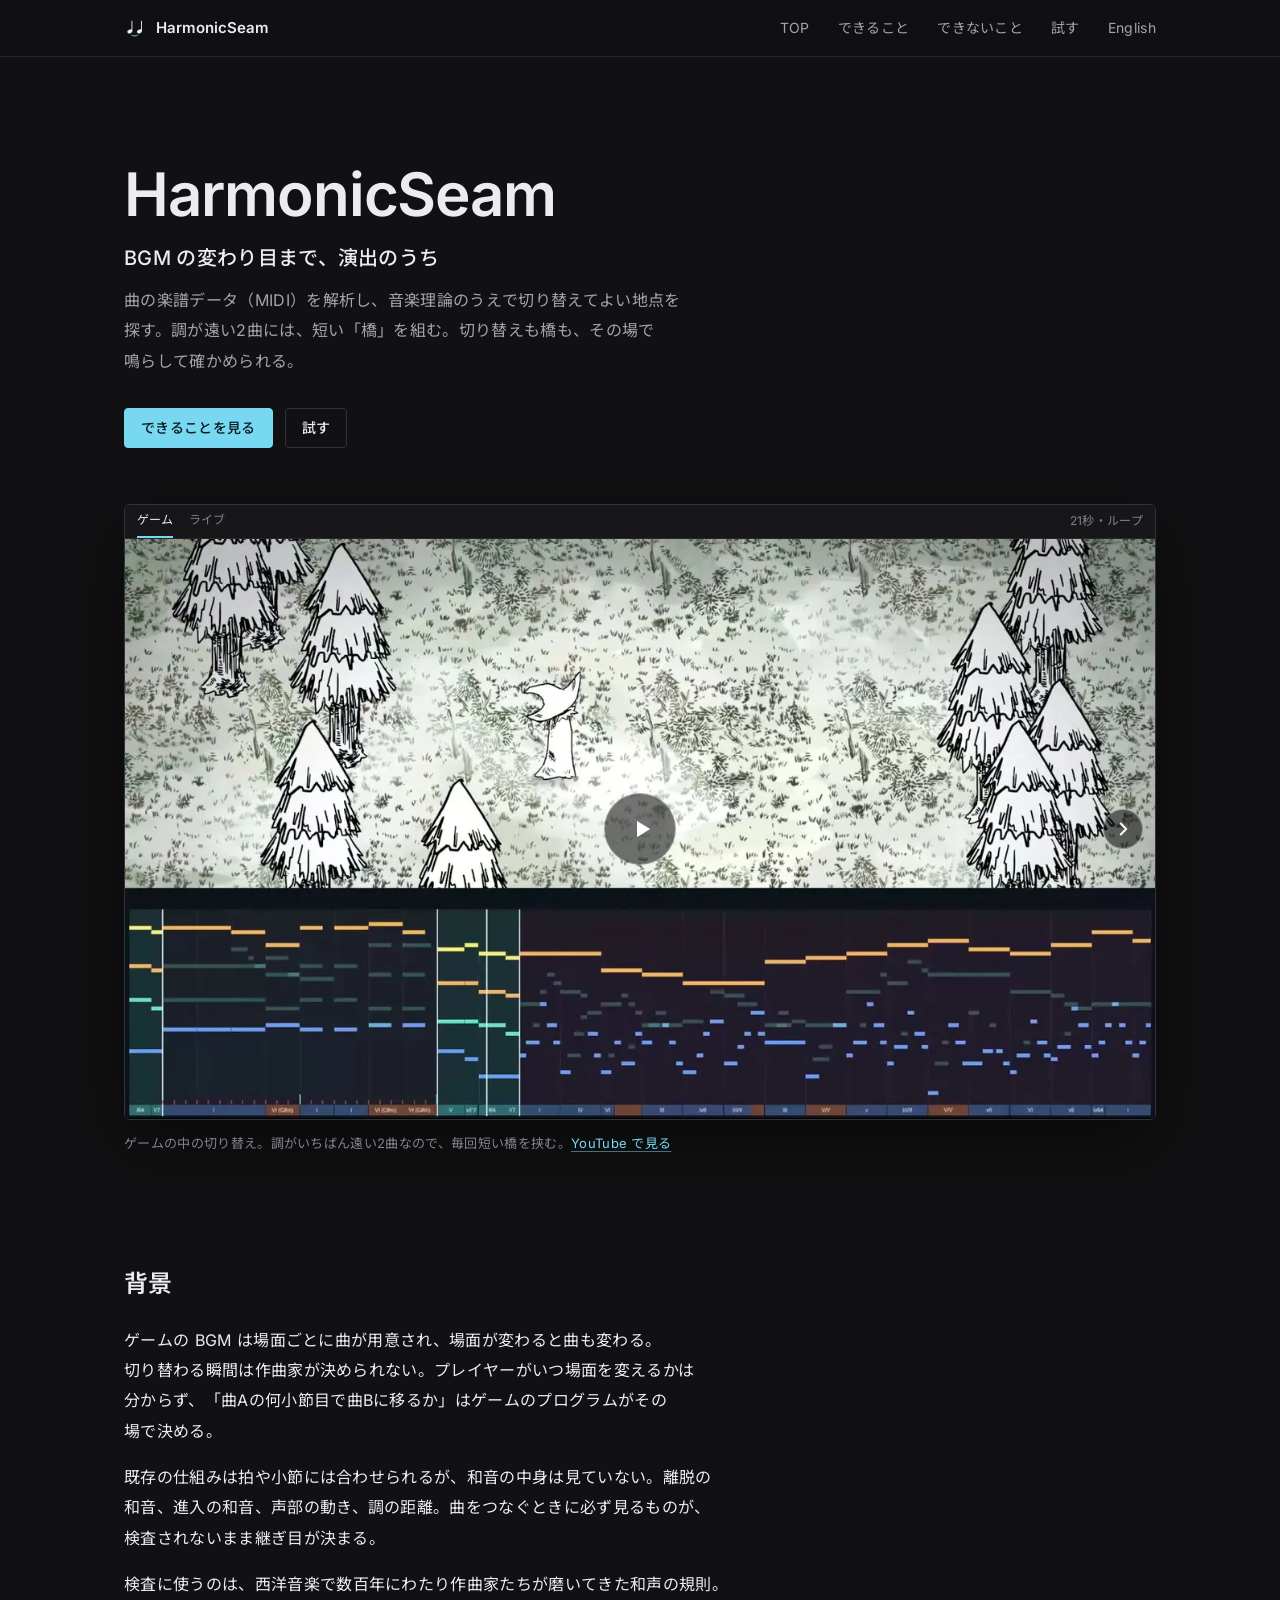
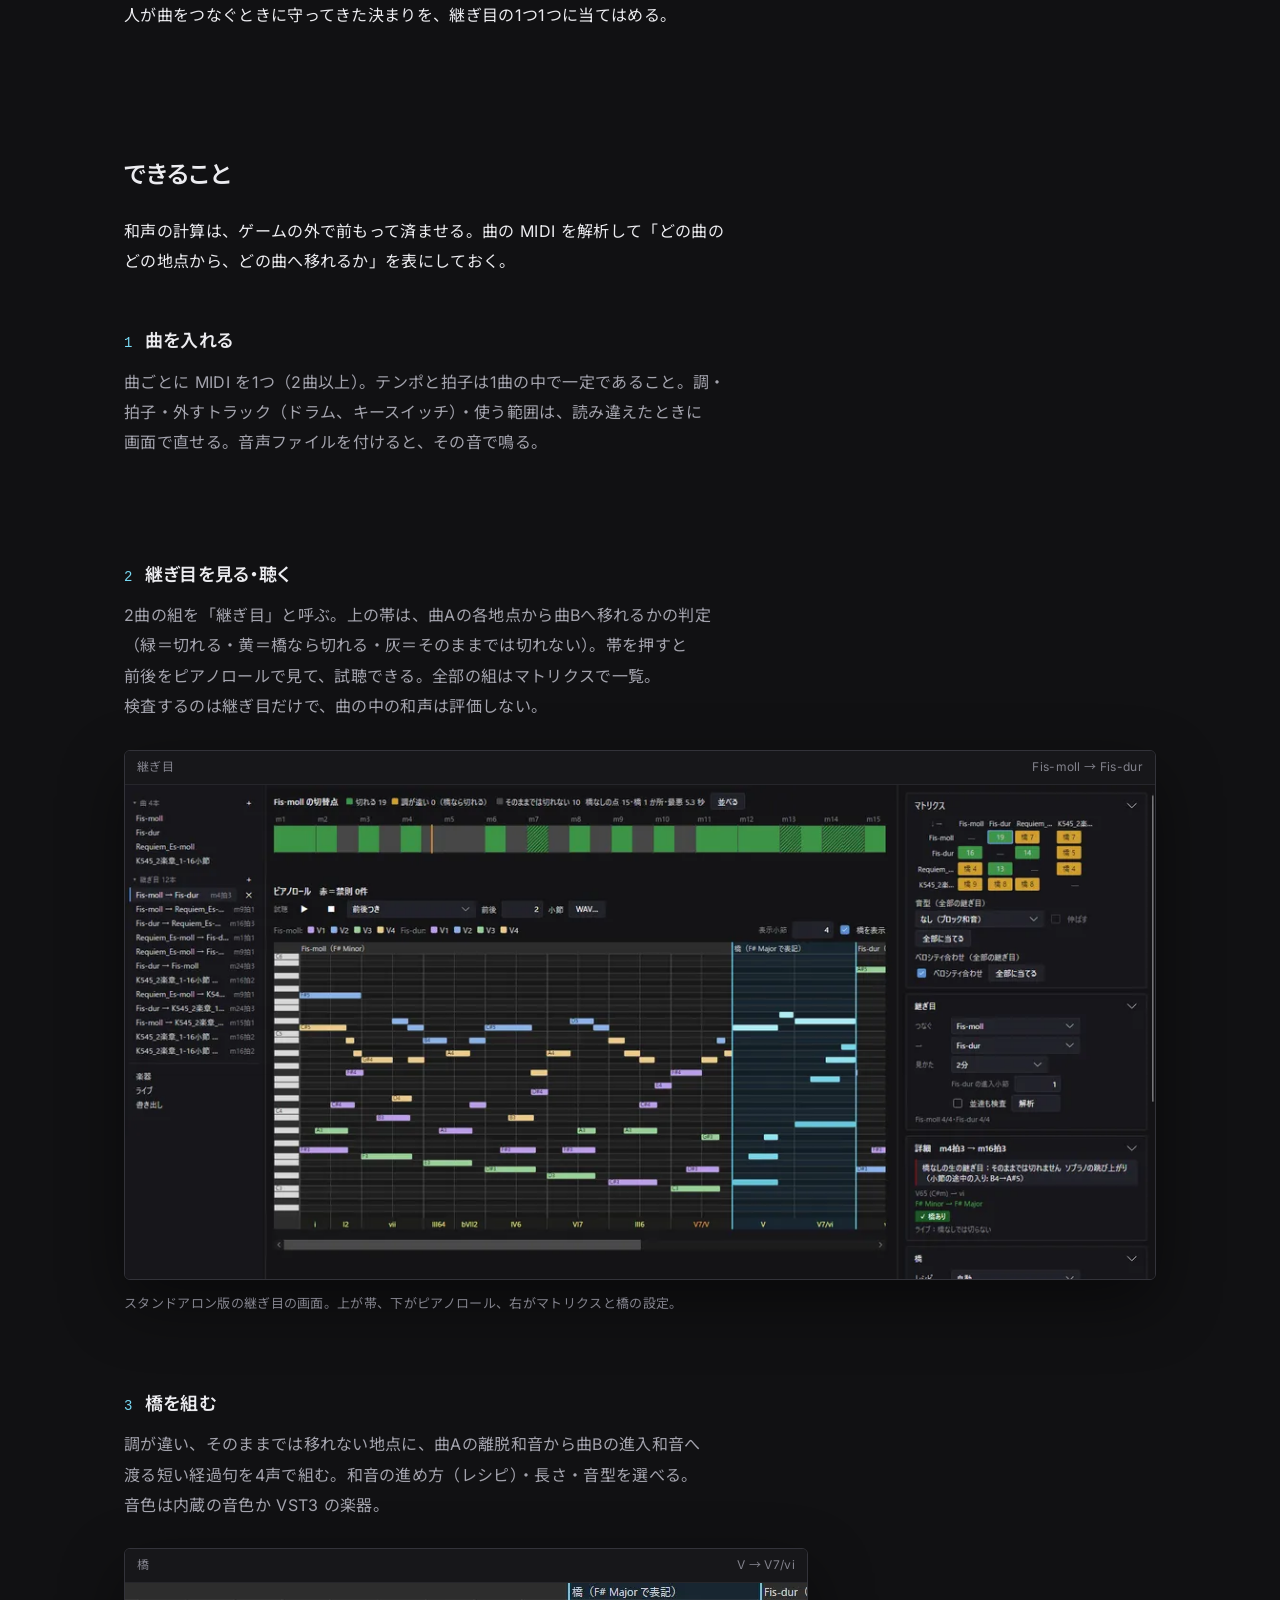
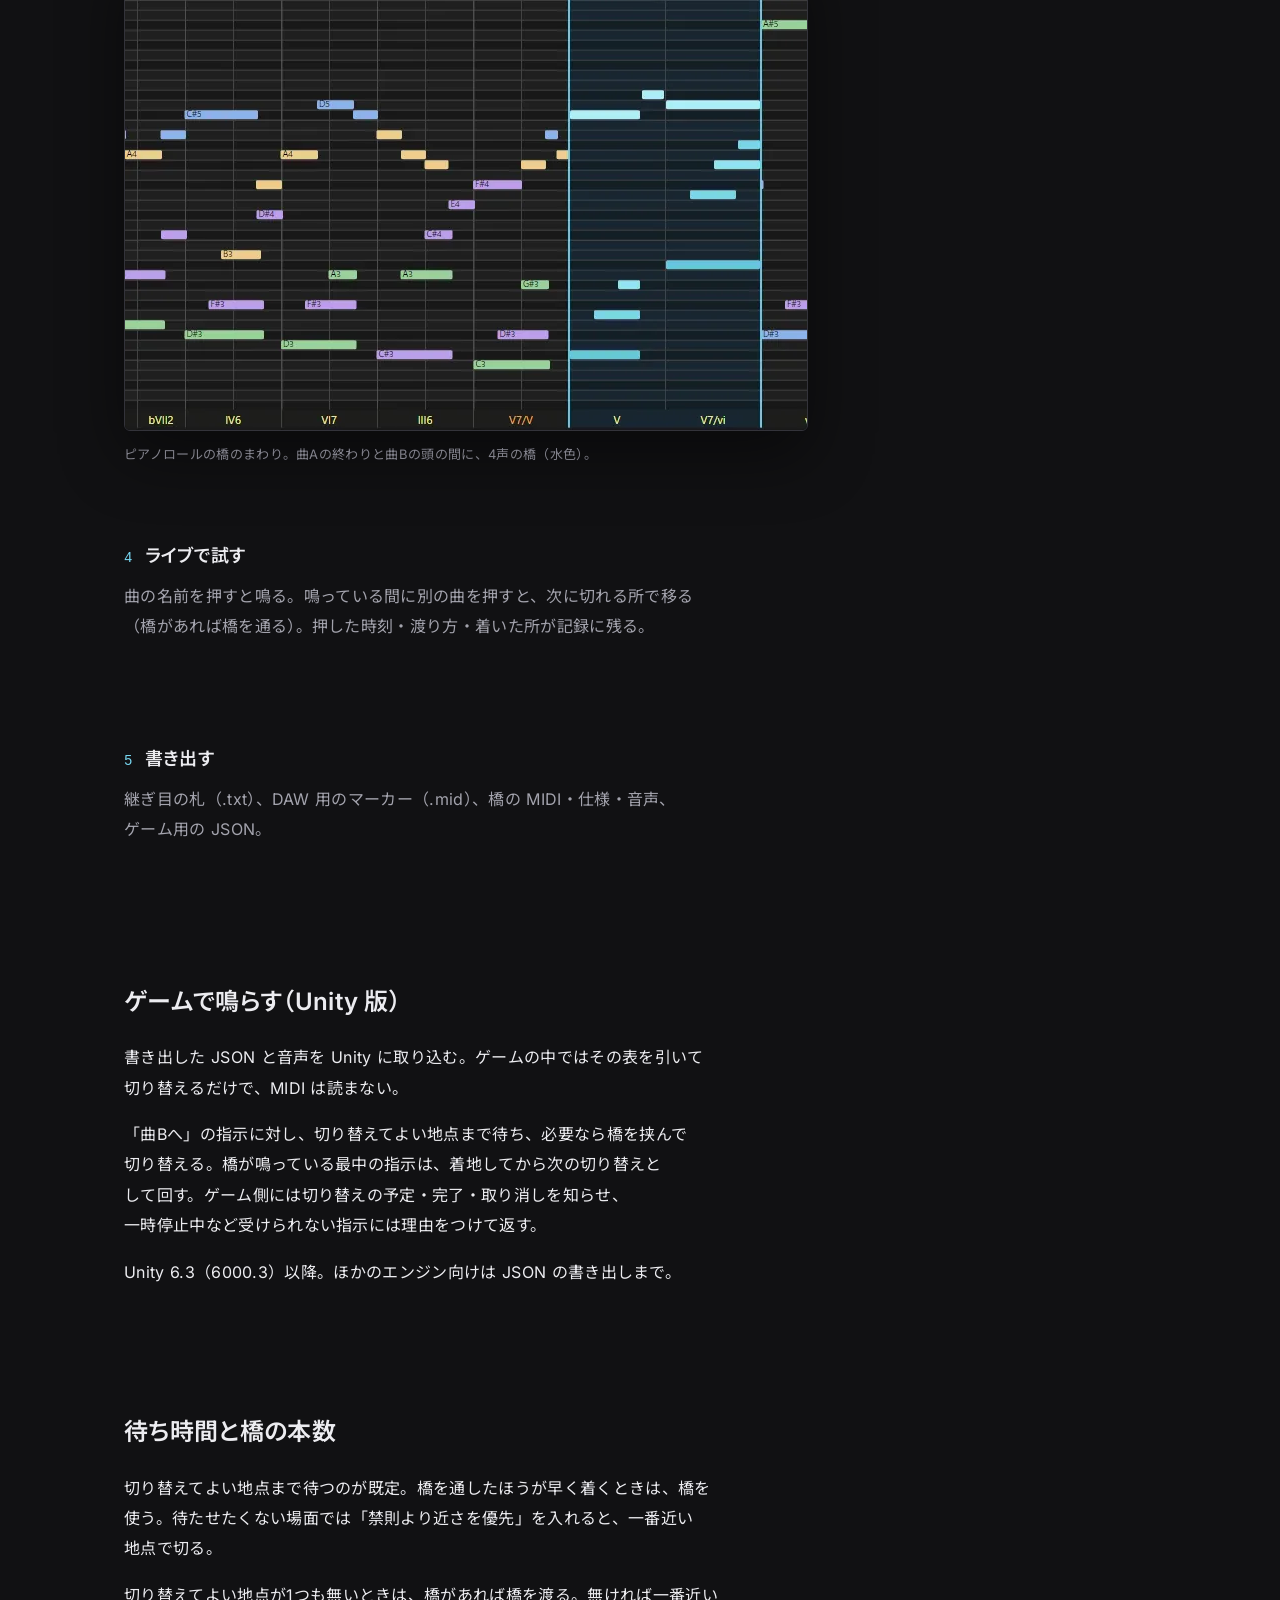
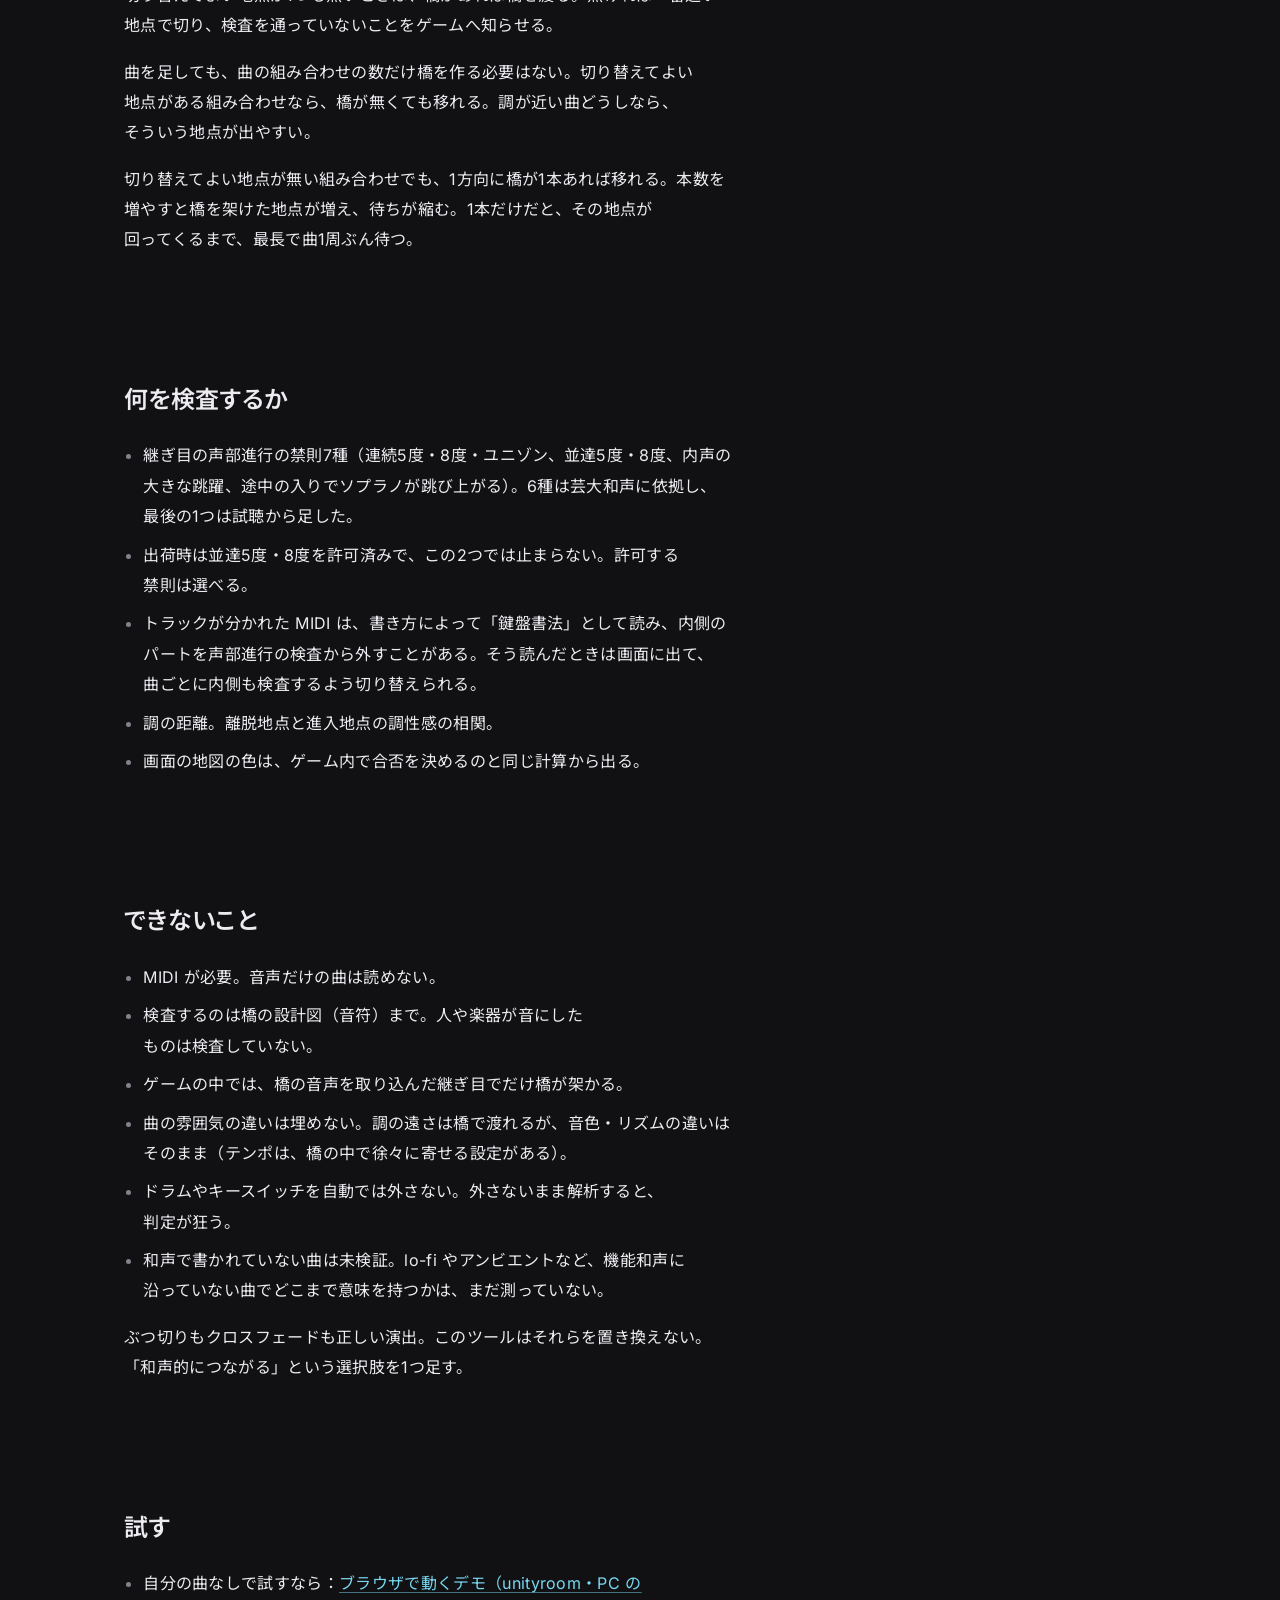
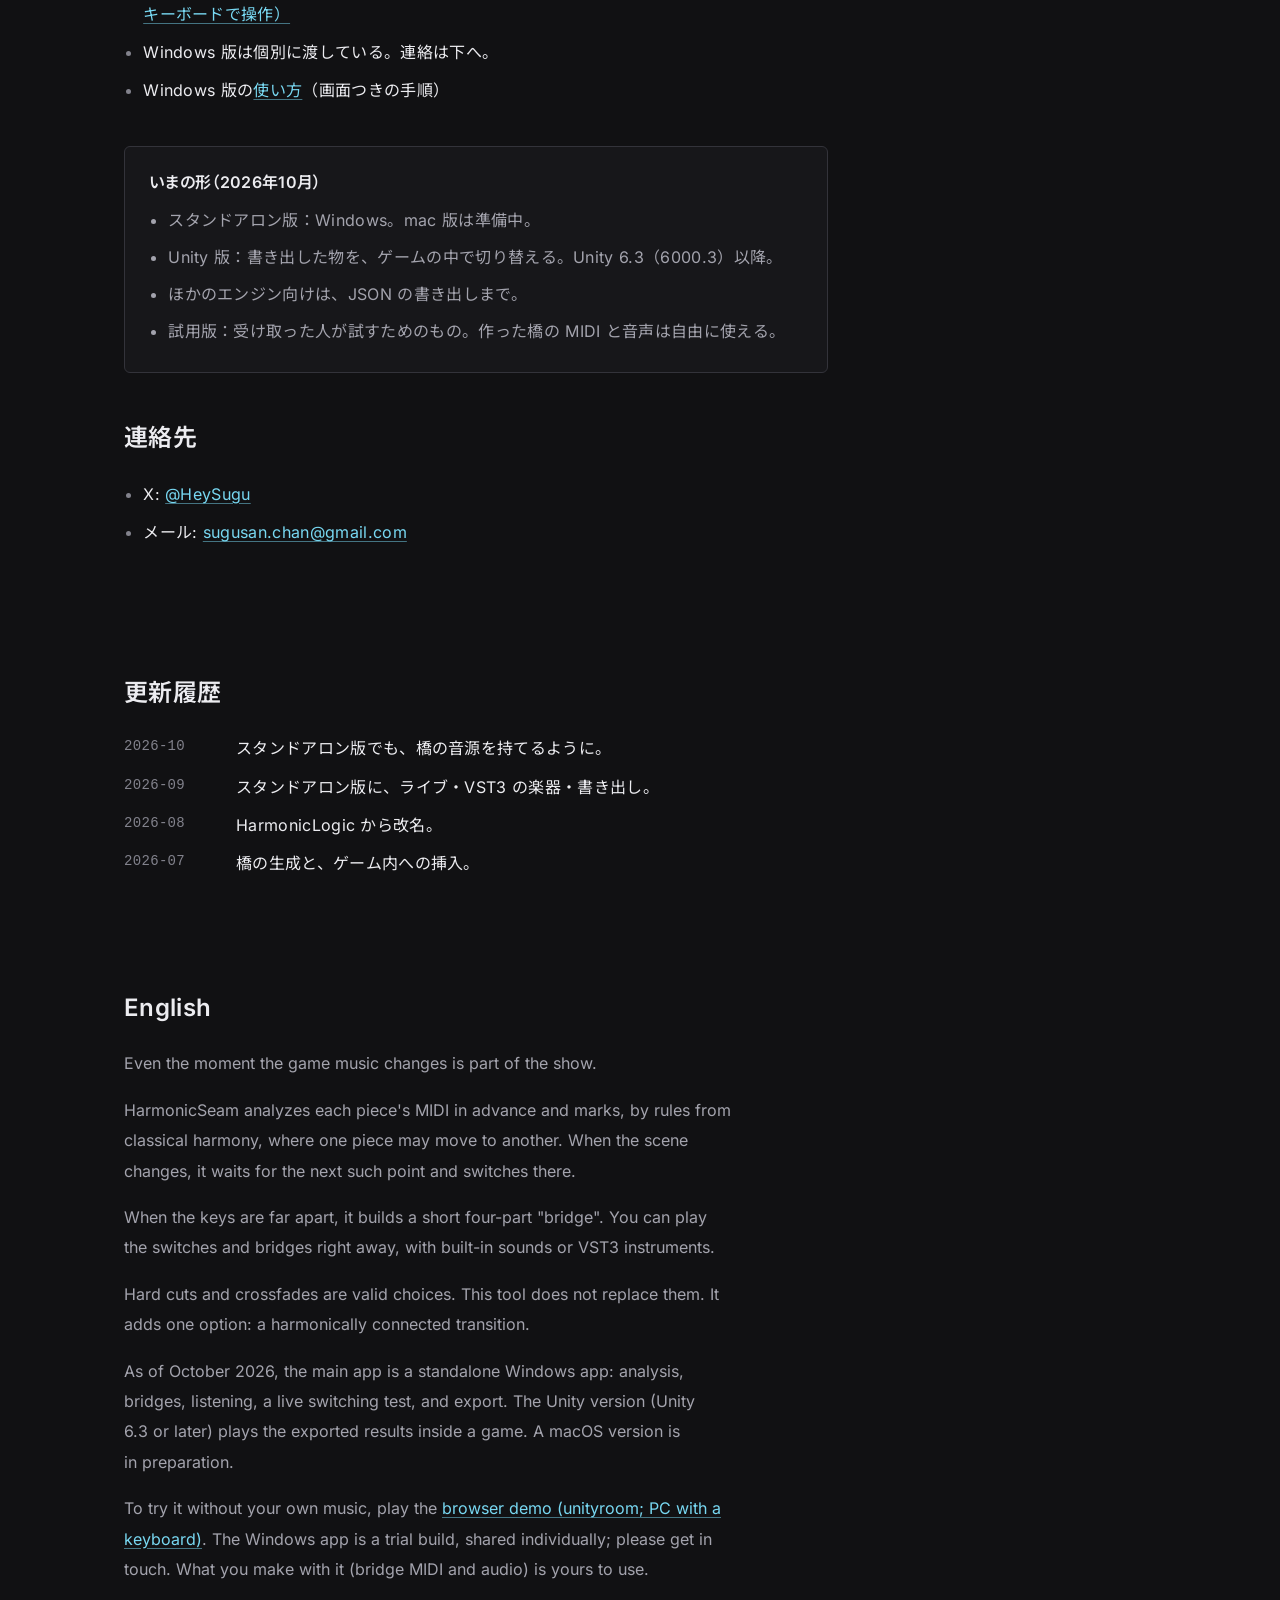
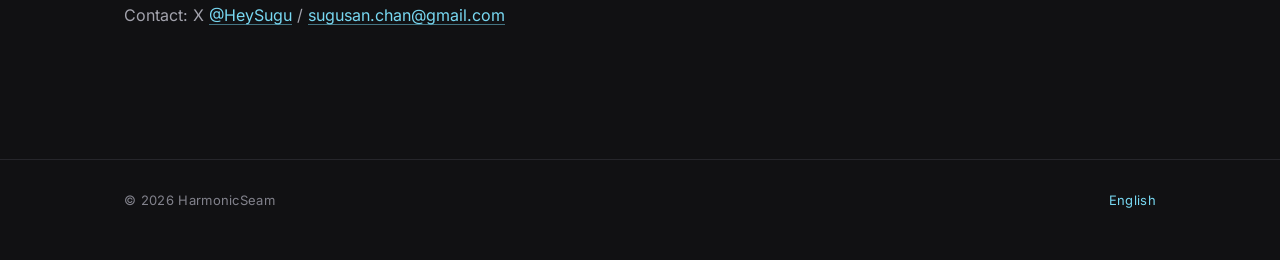
==== commit 3ed6bdb4: "site: 継ぎ目の画面の絵を今のアプリで焼き直す" ====
--- a/index.html
+++ b/index.html
@@ -1 +1 @@
-<!DOCTYPE html><html lang="ja"><head><meta charset="utf-8"><meta name="viewport" content="width=device-width, initial-scale=1"><title>HarmonicSeam</title><meta name="description" content="BGM の変わり目まで、演出のうち。曲の楽譜データ（MIDI）を解析し、音楽理論のうえで切り替えてよい地点を探す。調が遠い2曲には、短い「橋」を組む。"><meta property="og:type" content="website"><meta property="og:site_name" content="HarmonicSeam"><meta property="og:title" content="HarmonicSeam"><meta property="og:description" content="BGM の変わり目まで、演出のうち。曲の楽譜データ（MIDI）を解析し、音楽理論のうえで切り替えてよい地点を探す。調が遠い2曲には、短い「橋」を組む。"><meta property="og:url" content="https://harmonicseam.github.io/"><meta property="og:image" content="https://harmonicseam.github.io/og.png"><meta property="og:image:width" content="1920"><meta property="og:image:height" content="1080"><meta name="twitter:card" content="summary_large_image"><link rel="icon" href="/favicon.svg" type="image/svg+xml"><link rel="preload" href="/fonts/inter.9e7bbef291.woff2" as="font" type="font/woff2" crossorigin=""><link rel="preload" href="/fonts/noto-sans-jp.a66bd0481f.woff2" as="font" type="font/woff2" crossorigin=""><style>@font-face{font-family:'Inter';font-style:normal;font-weight:400;font-display:swap;src:url(/fonts/inter.9e7bbef291.woff2) format('woff2')}@font-face{font-family:'Inter';font-style:normal;font-weight:500;font-display:swap;src:url(/fonts/inter.9e7bbef291.woff2) format('woff2')}@font-face{font-family:'Inter';font-style:normal;font-weight:600;font-display:swap;src:url(/fonts/inter.9e7bbef291.woff2) format('woff2')}@font-face{font-family:'Noto Sans JP';font-style:normal;font-weight:400;font-display:swap;src:url(/fonts/noto-sans-jp.a66bd0481f.woff2) format('woff2')}@font-face{font-family:'Noto Sans JP';font-style:normal;font-weight:500;font-display:swap;src:url(/fonts/noto-sans-jp.a66bd0481f.woff2) format('woff2')}@font-face{font-family:'Noto Sans JP';font-style:normal;font-weight:600;font-display:swap;src:url(/fonts/noto-sans-jp.a66bd0481f.woff2) format('woff2')}</style><link rel="stylesheet" href="/_astro/app-seam.C-RZSEGs.css"></head><body><header class="top"><div class="wrap top__in"><a class="brand" href="#"><img src="/logo.svg" alt="" width="22" height="22">HarmonicSeam</a><nav class="nav" aria-label="ページ内"><a class="nav__top" href="#">TOP</a><a class="nav__wide" href="#how">できること</a><a class="nav__wide" href="#limits">できないこと</a><a class="nav__wide" href="#try">試す</a><a href="#en" lang="en">English</a></nav></div></header><main><section class="hero wrap"><h1>HarmonicSeam</h1><p class="tagline bx">BGM の<wbr>変わり<wbr>目まで、<wbr>演出の<wbr>うち</p><p class="sub bx">曲の<wbr>楽譜データ<wbr>（MIDI）を<wbr>解析し、<wbr>音楽理論の<wbr>うえで<wbr>切り替えて<wbr>よい<wbr>地点を<wbr>探す。<wbr>調が<wbr>遠い<wbr>2曲には、<wbr>短い<wbr>「橋」を<wbr>組む。<wbr>切り替えも<wbr>橋も、<wbr>その<wbr>場で<wbr>鳴らして<wbr>確かめられる。</p><div class="actions"><a class="btn btn--primary" href="#how">できることを見る</a><a class="btn" href="#try">試す</a></div></section><section id="video" class="wrap"><div class="window"><div class="window__bar window__bar--tabs"><div class="tabs" role="tablist" aria-label="動画"><button type="button" role="tab" aria-selected="true" data-tab="0">ゲーム</button><button type="button" role="tab" aria-selected="false" data-tab="1">ライブ</button></div><span data-meta="">21秒・ループ</span></div><div class="stage"><button type="button" class="arrow arrow--prev" data-step="-1" aria-label="前の動画" hidden><svg viewBox="0 0 24 24" width="22" height="22"><path d="M14.5 6l-6 6 6 6" fill="none" stroke="currentColor" stroke-width="2" stroke-linecap="round" stroke-linejoin="round" /></svg></button><button type="button" class="arrow arrow--next" data-step="1" aria-label="次の動画"><svg viewBox="0 0 24 24" width="22" height="22"><path d="M9.5 6l6 6-6 6" fill="none" stroke="currentColor" stroke-width="2" stroke-linecap="round" stroke-linejoin="round" /></svg></button><div class="slides" data-slides=""><div class="slide video" data-video="" data-meta-text="21秒・ループ" role="button" tabindex="0" aria-label="動画を再生（音あり）"><video src="/video/intro.mp4" poster="/video/poster.webp" loop playsinline preload="metadata"></video><div class="video__hint" aria-hidden="true"><svg viewBox="0 0 24 24" width="30" height="30"><path d="M8 5.5v13l10.5-6.5z" fill="currentColor" /></svg></div></div><div class="slide video" data-video="" data-meta-text="22秒・ループ" role="button" tabindex="0" aria-label="ライブの動画を再生（音あり）"><video src="/video/live.mp4" poster="/video/live-poster.webp" loop playsinline preload="none"></video><div class="video__hint" aria-hidden="true"><svg viewBox="0 0 24 24" width="30" height="30"><path d="M8 5.5v13l10.5-6.5z" fill="currentColor" /></svg></div></div></div></div></div><p class="caption bx" data-caption="">ゲームの<wbr>中の<wbr>切り替え。<wbr>調が<wbr>いちばん遠い<wbr>2曲なので、<wbr>毎回<wbr>短い橋を<wbr>挟む。<a href="https://youtu.be/Th9F_Nxc8Kg"><wbr>YouTube で<wbr>見る</a></p><p class="caption bx" data-caption="" hidden>スタンドアロン版の<wbr>ライブ。<wbr>押した<wbr>曲へ、<wbr>次に<wbr>切れる<wbr>所で<wbr>移る。<wbr>水色が<wbr>橋。</p></section><section id="background" class="sec wrap"><h2>背景</h2><div class="prose"><p class="bx">ゲームの BGM は<wbr>場面ごとに<wbr>曲が<wbr>用意され、<wbr>場面が<wbr>変わると<wbr>曲も<wbr>変わる。<span class="nw"><wbr>切り替わる</span><wbr>瞬間は<wbr>作曲家が<wbr>決められない。<wbr>プレイヤーが<wbr>いつ場面を<wbr>変えるかは<wbr>分からず、<wbr>「<span class="nw">曲A</span>の<wbr>何小節目で<span class="nw"><wbr>曲B</span>に<wbr>移るか」は<wbr>ゲームの<wbr>プログラムが<wbr>その<wbr>場で<wbr>決める。</p><p class="bx">既存の<wbr>仕組みは<wbr>拍や<wbr>小節には<wbr>合わせられるが、<wbr>和音の<wbr>中身は<wbr>見ていない。<wbr>離脱の<wbr>和音、<wbr>進入の<wbr>和音、<wbr>声部の<wbr>動き、<wbr>調の<wbr>距離。<wbr>曲を<wbr>つなぐ<wbr>ときに<wbr>必ず<wbr>見る<wbr>ものが、<wbr>検査されないまま<wbr>継ぎ目が<wbr>決まる。</p><p class="bx">検査に<wbr>使うのは、<wbr>西洋音楽で<wbr>数百年に<wbr>わたり作曲家たちが<wbr>磨いてきた<wbr>和声の<wbr>規則。<wbr>人が<wbr>曲を<wbr>つなぐ<wbr>ときに<wbr>守ってきた<wbr>決まりを、<wbr>継ぎ目の<wbr>1つ<wbr>1つに<wbr>当てはめる。</p></div></section><section id="how" class="sec wrap"><h2 class="bx">できる<wbr>こと</h2><div class="prose"><p class="bx">和声の<wbr>計算は、<wbr>ゲームの<wbr>外で<wbr>前もって<wbr>済ませる。<wbr>曲の MIDI を<wbr>解析して<wbr>「どの<wbr>曲の<wbr>どの<wbr>地点から、<wbr>どの<wbr>曲へ<wbr>移れるか」を<wbr>表に<wbr>しておく。</p></div><ol class="steps"><li class="step bx"><div class="step__head"><span class="step__num">1</span><h3>曲を<wbr>入れる</h3></div><p><wbr>曲ごとに MIDI を<wbr>1つ<wbr>（2曲以上）。<wbr>テンポと<wbr>拍子は<wbr>1曲の<wbr>中で<wbr>一定である<wbr>こと。<wbr>調・拍子・外すトラック<wbr>（ドラム、<wbr>キースイッチ）・<wbr>使う<wbr>範囲は、<wbr>読み違えた<wbr>ときに<wbr>画面で<wbr>直せる。<wbr>音声ファイルを<wbr>付けると、<wbr>その<wbr>音で<wbr>鳴る。</p></li><li class="step bx"><div class="step__head"><span class="step__num">2</span><h3>継ぎ目を<wbr>見る・聴く</h3></div><p><wbr>2曲の<wbr>組を<wbr>「継ぎ目」と<wbr>呼ぶ。<wbr>上の<wbr>帯は、<span class="nw"><wbr>曲A</span>の<wbr>各地点から<span class="nw"><wbr>曲B</span>へ<wbr>移れるかの<wbr>判定<wbr>（緑＝切れる・黄＝橋なら<wbr>切れる・灰＝<wbr>そのままでは<wbr>切れない）。<wbr>帯を<wbr>押すと<wbr>前後を<wbr>ピアノロールで<wbr>見て、<wbr>試聴できる。<wbr>全部の<wbr>組は<wbr>マトリクスで<wbr>一覧。<wbr>検査するのは<wbr>継ぎ目だけで、<wbr>曲の<wbr>中の<wbr>和声は<wbr>評価しない。</p><figure class="fig"><div class="window"><div class="window__bar"><span><wbr>継ぎ目</span><span>Fis-moll → Fis-dur</span></div><picture><source media="(max-width: 640px)" srcset="/_astro/app-seam-focus.BheHv7at_Zcyrim.webp" width="975" height="700"><img src="/_astro/app-seam.P93QeM1v_Z2hkonx.webp" srcset="/_astro/app-seam.P93QeM1v_Z2wLbKv.webp 1080w, /_astro/app-seam.P93QeM1v_Z2hkonx.webp 1600w" alt="スタンドアロン版の継ぎ目の画面。上に切替点の帯、下にピアノロール、右にマトリクスと橋の設定" sizes="(min-width: 1128px) 1080px, 100vw" loading="lazy" decoding="async" width="1600" height="767"></picture></div><figcaption>スタンドアロン版の<wbr>継ぎ目の<wbr>画面。<wbr>上が<wbr>帯、<wbr>下が<wbr>ピアノロール、<wbr>右が<wbr>マトリクスと<wbr>橋の<wbr>設定。</figcaption></figure></li><li class="step bx"><div class="step__head"><span class="step__num">3</span><h3>橋を<wbr>組む</h3></div><p>調が<wbr>違い、<wbr>そのままでは<wbr>移れない<wbr>地点に、<span class="nw"><wbr>曲A</span>の<wbr>離脱和音から<span class="nw"><wbr>曲B</span>の<wbr>進入和音へ<wbr>渡る<wbr>短い<wbr>経過句を<wbr>4声で<wbr>組む。<wbr>和音の<wbr>進め方<wbr>（レシピ）・長さ・<wbr>音型を<wbr>選べる。<wbr>音色は<wbr>内蔵の<wbr>音色か VST3 の<wbr>楽器。</p><figure class="fig fig--narrow"><div class="window"><div class="window__bar"><span><wbr>橋</span><span>V → V7/vi</span></div><img src="/_astro/app-bridge.Do_L1AYJ_2BShv.webp" srcset="/_astro/app-bridge.Do_L1AYJ_2BShv.webp 682w" alt="ピアノロールの橋のまわり。曲Aの終わり、水色の4声の橋、曲Bの頭" sizes="(min-width: 730px) 682px, 100vw" loading="lazy" decoding="async" width="682" height="447"></div><figcaption>ピアノロールの<wbr>橋の<wbr>まわり。<span class="nw"><wbr>曲A</span>の<wbr>終わりと<span class="nw"><wbr>曲B</span>の<wbr>頭の<wbr>間に、<wbr>4声の<wbr>橋（水色）。</figcaption></figure></li><li class="step bx"><div class="step__head"><span class="step__num">4</span><h3>ライブで<wbr>試す</h3></div><p>曲の<wbr>名前を<wbr>押すと<wbr>鳴る。<wbr>鳴っている<wbr>間に<wbr>別の<wbr>曲を<wbr>押すと、<wbr>次に<wbr>切れる<wbr>所で<wbr>移る<wbr>（橋が<wbr>あれば<wbr>橋を<wbr>通る）。<wbr>押した<wbr>時刻・渡り方・着いた<wbr>所が<wbr>記録に<wbr>残る。</p></li><li class="step bx"><div class="step__head"><span class="step__num">5</span><h3><wbr>書き出す</h3></div><p>継ぎ目の<wbr>札<wbr>（.txt）、<wbr>DAW 用の<wbr>マーカー<wbr>（.mid）、<wbr>橋の MIDI・仕様・音声、<wbr>ゲーム用の JSON。</p></li></ol></section><section id="game" class="sec wrap"><h2 class="bx">ゲームで<wbr>鳴らす<wbr>（Unity 版）</h2><div class="prose"><p class="bx">書き出した JSON と<wbr>音声を Unity に<wbr>取り込む。<wbr>ゲームの<wbr>中では<wbr>その<wbr>表を<wbr>引いて<wbr>切り替えるだけで、<wbr>MIDI は<wbr>読まない。</p><p class="bx">「<span class="nw">曲B</span>へ」の<wbr>指示に<wbr>対し、<wbr>切り替えて<wbr>よい<wbr>地点まで<wbr>待ち、<wbr>必要なら<wbr>橋を<wbr>挟んで<wbr>切り替える。<wbr>橋が<wbr>鳴っている<wbr>最中の<wbr>指示は、<wbr>着地してから<wbr>次の<wbr>切り替えと<wbr>して回す。<wbr>ゲーム側には<wbr>切り替えの<wbr>予定・完了・取り消しを<wbr>知らせ、<wbr>一時停止中など<wbr>受けられない<wbr>指示には<wbr>理由を<wbr>つけて<wbr>返す。</p><p class="bx">Unity 6.3<wbr>（6000.3）<wbr>以降。<wbr>ほかの<wbr>エンジン向けは JSON の<wbr>書き出しまで。</p></div></section><section id="wait" class="sec wrap"><h2 class="bx">待ち時間と<wbr>橋の<wbr>本数</h2><div class="prose"><p class="bx">切り替えて<wbr>よい<wbr>地点まで<wbr>待つのが<wbr>既定。<wbr>橋を<wbr>通した<wbr>ほうが<wbr>早く<wbr>着く<wbr>ときは、<wbr>橋を<wbr>使う。<wbr>待たせたくない<wbr>場面では<wbr>「禁則より<wbr>近さを<wbr>優先」を<wbr>入れると、<wbr>一番<wbr>近い<wbr>地点で<wbr>切る。</p><p class="bx">切り替えて<wbr>よい<wbr>地点が<wbr>1つも<wbr>無いときは、<wbr>橋が<wbr>あれば<wbr>橋を<wbr>渡る。<wbr>無ければ<wbr>一番<wbr>近い<wbr>地点で<wbr>切り、<wbr>検査を<wbr>通っていない<wbr>ことを<wbr>ゲームへ<wbr>知らせる。</p><p class="bx">曲を<wbr>足しても、<wbr>曲の<wbr>組み合わせの<wbr>数だけ橋を<wbr>作る<wbr>必要は<wbr>ない。<wbr>切り替えて<wbr>よい<wbr>地点が<wbr>ある<wbr>組み合わせなら、<wbr>橋が<wbr>無くても<wbr>移れる。<wbr>調が<wbr>近い<wbr>曲どうしなら、<wbr>そういう<wbr>地点が<wbr>出やすい。</p><p class="bx">切り替えて<wbr>よい<wbr>地点が<wbr>無い<wbr>組み合わせでも、<wbr>1方向に<wbr>橋が<wbr>1本あれば<wbr>移れる。<wbr>本数を<wbr>増やすと<wbr>橋を<wbr>架けた<wbr>地点が<wbr>増え、<wbr>待ちが<wbr>縮む。<wbr>1本だけだと、<wbr>その<wbr>地点が<wbr>回ってくるまで、<wbr>最長で<wbr>曲1周ぶん<wbr>待つ。</p></div></section><section id="check" class="sec wrap"><h2 class="bx">何を<wbr>検査するか</h2><div class="prose"><ul><li class="bx">継ぎ目の<wbr>声部進行の<wbr>禁則7種<wbr>（連続5度・8度・ユニゾン、<wbr>並達5度・8度、<wbr>内声の<wbr>大きな<wbr>跳躍、<wbr>途中の<wbr>入りで<wbr>ソプラノが<wbr>跳び<wbr>上がる）。<wbr>6種は<wbr>芸大和声に<wbr>依拠し、<wbr>最後の<wbr>1つは<wbr>試聴から<wbr>足した。</li><li class="bx">出荷時は<wbr>並達5度・8度を<wbr>許可済みで、<wbr>この<wbr>2つでは<wbr>止まらない。<wbr>許可する<wbr>禁則は<wbr>選べる。</li><li class="bx">トラックが<wbr>分かれた MIDI は、<wbr>書き方に<wbr>よって<wbr>「鍵盤書法」と<wbr>して<wbr>読み、<wbr>内側の<wbr>パートを<wbr>声部進行の<wbr>検査から<wbr>外すことがある。<wbr>そう<wbr>読んだ<wbr>ときは<wbr>画面に<wbr>出て、<wbr>曲ごとに<wbr>内側も<wbr>検査するよう切り替えられる。</li><li class="bx">調の<wbr>距離。<wbr>離脱地点と<wbr>進入地点の<wbr>調性感の<wbr>相関。</li><li class="bx">画面の<wbr>地図の<wbr>色は、<wbr>ゲーム内で<wbr>合否を<wbr>決めるのと<wbr>同じ<wbr>計算から<wbr>出る。</li></ul></div></section><section id="limits" class="sec wrap"><h2 class="bx">できない<wbr>こと</h2><div class="prose"><ul><li class="bx">MIDI が<wbr>必要。<wbr>音声だけの<wbr>曲は<wbr>読めない。</li><li class="bx">検査するのは<wbr>橋の<wbr>設計図<wbr>（音符）まで。<wbr>人や<wbr>楽器が<wbr>音に<wbr>した<wbr>ものは<wbr>検査していない。</li><li class="bx">ゲームの<wbr>中では、<wbr>橋の<wbr>音声を<wbr>取り込んだ<wbr>継ぎ目でだけ橋が<wbr>架かる。</li><li class="bx">曲の<wbr>雰囲気の<wbr>違いは<wbr>埋めない。<wbr>調の<wbr>遠さは<wbr>橋で<wbr>渡れるが、<wbr>音色・リズムの<wbr>違いは<wbr>そのまま<wbr>（テンポは、<wbr>橋の<wbr>中で<wbr>徐々に<wbr>寄せる<wbr>設定が<wbr>ある）。</li><li class="bx">ドラムや<wbr>キースイッチを<wbr>自動では<wbr>外さない。<wbr>外さないまま<wbr>解析すると、<wbr>判定が<wbr>狂う。</li><li class="bx">和声で<wbr>書かれていない<wbr>曲は<wbr>未検証。<wbr>lo-fi や<wbr>アンビエントなど、<wbr>機能和声に<wbr>沿っていない<wbr>曲で<wbr>どこまで<wbr>意味を<wbr>持つかは、<wbr>まだ<wbr>測っていない。</li></ul><p class="bx">ぶつ切りも<wbr>クロスフェードも<wbr>正しい<wbr>演出。<wbr>この<wbr>ツールは<wbr>それらを<wbr>置き換えない。<wbr>「和声的に<wbr>つながる」と<wbr>いう<wbr>選択肢を<wbr>1つ足す。</p></div></section><section id="try" class="sec wrap"><h2>試す</h2><div class="prose"><ul><li class="bx">自分の<wbr>曲なしで<wbr>試すなら：<a href="https://unityroom.com/games/liv-2608">ブラウザで<wbr>動く<wbr>デモ<wbr>（unityroom・PC の<wbr>キーボードで<wbr>操作）</a></li><li class="bx">Windows 版は<wbr>個別に<wbr>渡している。<wbr>連絡は<wbr>下へ。</li><li class="bx">Windows 版の<a href="/guide/"><wbr>使い方</a><wbr>（画面つきの<wbr>手順）</li></ul></div><div class="box"><h3 class="bx">いまの<wbr>形<wbr>（2026年10月）</h3><ul><li class="bx">スタンドアロン版：Windows。<wbr>mac 版は<wbr>準備中。</li><li class="bx">Unity 版：<wbr>書き出した<wbr>物を、<wbr>ゲームの<wbr>中で<wbr>切り替える。<wbr>Unity 6.3<wbr>（6000.3）<wbr>以降。</li><li class="bx">ほかの<wbr>エンジン向けは、<wbr>JSON の<wbr>書き出しまで。</li><li class="bx">試用版：受け取った<wbr>人が<wbr>試すための<wbr>もの。<wbr>作った<wbr>橋の MIDI と<wbr>音声は<wbr>自由に<wbr>使える。</li></ul></div><h2 class="h2--sub">連絡先</h2><div class="prose"><ul><li>X: <a href="https://x.com/HeySugu">@HeySugu</a></li><li>メール: <a href="mailto:sugusan.chan@gmail.com">sugusan.chan@gmail.com</a></li></ul></div></section><section id="log" class="sec wrap"><h2>更新履歴</h2><dl class="log"><dt>2026-10</dt><dd class="bx">スタンドアロン版でも、<wbr>橋の<wbr>音源を<wbr>持てるように。</dd><dt>2026-09</dt><dd class="bx">スタンドアロン版に、<wbr>ライブ・VST3 の<wbr>楽器・<wbr>書き出し。</dd><dt>2026-08</dt><dd class="bx">HarmonicLogic から<wbr>改名。</dd><dt>2026-07</dt><dd class="bx">橋の<wbr>生成と、<wbr>ゲーム内への<wbr>挿入。</dd></dl></section><section id="en" class="sec wrap en" lang="en"><h2>English</h2><div class="prose"><p>Even the moment the game music changes is part of the show.</p><p>HarmonicSeam analyzes each piece's MIDI in advance and marks, by rules from classical harmony, where one piece may move to another. When the scene changes, it waits for the next such point and switches there.</p><p>When the keys are far apart, it builds a short four-part "bridge". You can play the switches and bridges right away, with built-in sounds or VST3 instruments.</p><p>Hard cuts and crossfades are valid choices. This tool does not replace them. It adds one option: a harmonically connected transition.</p><p>As of October 2026, the main app is a standalone Windows app: analysis, bridges, listening, a live switching test, and export. The Unity version (Unity 6.3 or later) plays the exported results inside a game. A macOS version is in preparation.</p><p>To try it without your own music, play the <a href="https://unityroom.com/games/liv-2608">browser demo (unityroom; PC with a keyboard)</a>. The Windows app is a trial build, shared individually; please get in touch. What you make with it (bridge MIDI and audio) is yours to use.</p><p>Contact: X <a href="https://x.com/HeySugu">@HeySugu</a> / <a href="mailto:sugusan.chan@gmail.com">sugusan.chan@gmail.com</a></p></div></section></main><footer class="foot"><div class="wrap foot__in"><span>© 2026 HarmonicSeam</span><a href="#en" lang="en">English</a></div></footer><script type="module">for(let e of document.querySelectorAll(`[data-video]`)){let t=e.querySelector(`video`),n=e.querySelector(`.video__hint`),r=()=>t.paused?t.play():t.pause();e.addEventListener(`click`,r),e.addEventListener(`keydown`,e=>{(e.key===`Enter`||e.key===` `)&&(e.preventDefault(),r())}),t.addEventListener(`play`,()=>n.hidden=!0),t.addEventListener(`pause`,()=>n.hidden=!1)}var e=document.querySelector(`[data-slides]`);if(e){let t=[...e.querySelectorAll(`.slide`)],n=t.map(e=>e.querySelector(`video`)),r=[...document.querySelectorAll(`[data-tab]`)],i=[...document.querySelectorAll(`[data-caption]`)],a=document.querySelector(`[data-meta]`),o=document.querySelector(`[data-step="-1"]`),s=document.querySelector(`[data-step="1"]`),c=0,l=(e,t)=>{let r=!n[e].paused;n.forEach((e,n)=>n!==t&&e.pause()),r&&n[t].paused&&n[t].play().catch(()=>{})},u=()=>{let e=n.some(e=>!e.paused);o&&(o.hidden=e||c===0),s&&(s.hidden=e||c===t.length-1)};n.forEach(e=>{e.addEventListener(`play`,u),e.addEventListener(`pause`,u)});let d=e=>{e!==c&&(l(c,e),c=e,r.forEach((t,n)=>t.setAttribute(`aria-selected`,String(n===e))),i.forEach((t,n)=>t.hidden=n!==e),a&&(a.textContent=t[e].dataset.metaText??``),u())},f=n=>{n<0||n>=t.length||n===c||(l(c,n),e.scrollTo({left:n*e.clientWidth,behavior:`smooth`}))};r.forEach((e,t)=>e.addEventListener(`click`,()=>f(t))),o?.addEventListener(`click`,()=>f(c-1)),s?.addEventListener(`click`,()=>f(c+1)),e.addEventListener(`scroll`,()=>d(Math.round(e.scrollLeft/e.clientWidth)),{passive:!0})}</script></body></html>+<!DOCTYPE html><html lang="ja"><head><meta charset="utf-8"><meta name="viewport" content="width=device-width, initial-scale=1"><title>HarmonicSeam</title><meta name="description" content="BGM の変わり目まで、演出のうち。曲の楽譜データ（MIDI）を解析し、音楽理論のうえで切り替えてよい地点を探す。調が遠い2曲には、短い「橋」を組む。"><meta property="og:type" content="website"><meta property="og:site_name" content="HarmonicSeam"><meta property="og:title" content="HarmonicSeam"><meta property="og:description" content="BGM の変わり目まで、演出のうち。曲の楽譜データ（MIDI）を解析し、音楽理論のうえで切り替えてよい地点を探す。調が遠い2曲には、短い「橋」を組む。"><meta property="og:url" content="https://harmonicseam.github.io/"><meta property="og:image" content="https://harmonicseam.github.io/og.png"><meta property="og:image:width" content="1920"><meta property="og:image:height" content="1080"><meta name="twitter:card" content="summary_large_image"><link rel="icon" href="/favicon.svg" type="image/svg+xml"><link rel="preload" href="/fonts/inter.9e7bbef291.woff2" as="font" type="font/woff2" crossorigin=""><link rel="preload" href="/fonts/noto-sans-jp.a66bd0481f.woff2" as="font" type="font/woff2" crossorigin=""><style>@font-face{font-family:'Inter';font-style:normal;font-weight:400;font-display:swap;src:url(/fonts/inter.9e7bbef291.woff2) format('woff2')}@font-face{font-family:'Inter';font-style:normal;font-weight:500;font-display:swap;src:url(/fonts/inter.9e7bbef291.woff2) format('woff2')}@font-face{font-family:'Inter';font-style:normal;font-weight:600;font-display:swap;src:url(/fonts/inter.9e7bbef291.woff2) format('woff2')}@font-face{font-family:'Noto Sans JP';font-style:normal;font-weight:400;font-display:swap;src:url(/fonts/noto-sans-jp.a66bd0481f.woff2) format('woff2')}@font-face{font-family:'Noto Sans JP';font-style:normal;font-weight:500;font-display:swap;src:url(/fonts/noto-sans-jp.a66bd0481f.woff2) format('woff2')}@font-face{font-family:'Noto Sans JP';font-style:normal;font-weight:600;font-display:swap;src:url(/fonts/noto-sans-jp.a66bd0481f.woff2) format('woff2')}</style><link rel="stylesheet" href="/_astro/app-seam.C-RZSEGs.css"></head><body><header class="top"><div class="wrap top__in"><a class="brand" href="#"><img src="/logo.svg" alt="" width="22" height="22">HarmonicSeam</a><nav class="nav" aria-label="ページ内"><a class="nav__top" href="#">TOP</a><a class="nav__wide" href="#how">できること</a><a class="nav__wide" href="#limits">できないこと</a><a class="nav__wide" href="#try">試す</a><a href="#en" lang="en">English</a></nav></div></header><main><section class="hero wrap"><h1>HarmonicSeam</h1><p class="tagline bx">BGM の<wbr>変わり<wbr>目まで、<wbr>演出の<wbr>うち</p><p class="sub bx">曲の<wbr>楽譜データ<wbr>（MIDI）を<wbr>解析し、<wbr>音楽理論の<wbr>うえで<wbr>切り替えて<wbr>よい<wbr>地点を<wbr>探す。<wbr>調が<wbr>遠い<wbr>2曲には、<wbr>短い<wbr>「橋」を<wbr>組む。<wbr>切り替えも<wbr>橋も、<wbr>その<wbr>場で<wbr>鳴らして<wbr>確かめられる。</p><div class="actions"><a class="btn btn--primary" href="#how">できることを見る</a><a class="btn" href="#try">試す</a></div></section><section id="video" class="wrap"><div class="window"><div class="window__bar window__bar--tabs"><div class="tabs" role="tablist" aria-label="動画"><button type="button" role="tab" aria-selected="true" data-tab="0">ゲーム</button><button type="button" role="tab" aria-selected="false" data-tab="1">ライブ</button></div><span data-meta="">21秒・ループ</span></div><div class="stage"><button type="button" class="arrow arrow--prev" data-step="-1" aria-label="前の動画" hidden><svg viewBox="0 0 24 24" width="22" height="22"><path d="M14.5 6l-6 6 6 6" fill="none" stroke="currentColor" stroke-width="2" stroke-linecap="round" stroke-linejoin="round" /></svg></button><button type="button" class="arrow arrow--next" data-step="1" aria-label="次の動画"><svg viewBox="0 0 24 24" width="22" height="22"><path d="M9.5 6l6 6-6 6" fill="none" stroke="currentColor" stroke-width="2" stroke-linecap="round" stroke-linejoin="round" /></svg></button><div class="slides" data-slides=""><div class="slide video" data-video="" data-meta-text="21秒・ループ" role="button" tabindex="0" aria-label="動画を再生（音あり）"><video src="/video/intro.mp4" poster="/video/poster.webp" loop playsinline preload="metadata"></video><div class="video__hint" aria-hidden="true"><svg viewBox="0 0 24 24" width="30" height="30"><path d="M8 5.5v13l10.5-6.5z" fill="currentColor" /></svg></div></div><div class="slide video" data-video="" data-meta-text="22秒・ループ" role="button" tabindex="0" aria-label="ライブの動画を再生（音あり）"><video src="/video/live.mp4" poster="/video/live-poster.webp" loop playsinline preload="none"></video><div class="video__hint" aria-hidden="true"><svg viewBox="0 0 24 24" width="30" height="30"><path d="M8 5.5v13l10.5-6.5z" fill="currentColor" /></svg></div></div></div></div></div><p class="caption bx" data-caption="">ゲームの<wbr>中の<wbr>切り替え。<wbr>調が<wbr>いちばん遠い<wbr>2曲なので、<wbr>毎回<wbr>短い橋を<wbr>挟む。<a href="https://youtu.be/Th9F_Nxc8Kg"><wbr>YouTube で<wbr>見る</a></p><p class="caption bx" data-caption="" hidden>スタンドアロン版の<wbr>ライブ。<wbr>押した<wbr>曲へ、<wbr>次に<wbr>切れる<wbr>所で<wbr>移る。<wbr>水色が<wbr>橋。</p></section><section id="background" class="sec wrap"><h2>背景</h2><div class="prose"><p class="bx">ゲームの BGM は<wbr>場面ごとに<wbr>曲が<wbr>用意され、<wbr>場面が<wbr>変わると<wbr>曲も<wbr>変わる。<span class="nw"><wbr>切り替わる</span><wbr>瞬間は<wbr>作曲家が<wbr>決められない。<wbr>プレイヤーが<wbr>いつ場面を<wbr>変えるかは<wbr>分からず、<wbr>「<span class="nw">曲A</span>の<wbr>何小節目で<span class="nw"><wbr>曲B</span>に<wbr>移るか」は<wbr>ゲームの<wbr>プログラムが<wbr>その<wbr>場で<wbr>決める。</p><p class="bx">既存の<wbr>仕組みは<wbr>拍や<wbr>小節には<wbr>合わせられるが、<wbr>和音の<wbr>中身は<wbr>見ていない。<wbr>離脱の<wbr>和音、<wbr>進入の<wbr>和音、<wbr>声部の<wbr>動き、<wbr>調の<wbr>距離。<wbr>曲を<wbr>つなぐ<wbr>ときに<wbr>必ず<wbr>見る<wbr>ものが、<wbr>検査されないまま<wbr>継ぎ目が<wbr>決まる。</p><p class="bx">検査に<wbr>使うのは、<wbr>西洋音楽で<wbr>数百年に<wbr>わたり作曲家たちが<wbr>磨いてきた<wbr>和声の<wbr>規則。<wbr>人が<wbr>曲を<wbr>つなぐ<wbr>ときに<wbr>守ってきた<wbr>決まりを、<wbr>継ぎ目の<wbr>1つ<wbr>1つに<wbr>当てはめる。</p></div></section><section id="how" class="sec wrap"><h2 class="bx">できる<wbr>こと</h2><div class="prose"><p class="bx">和声の<wbr>計算は、<wbr>ゲームの<wbr>外で<wbr>前もって<wbr>済ませる。<wbr>曲の MIDI を<wbr>解析して<wbr>「どの<wbr>曲の<wbr>どの<wbr>地点から、<wbr>どの<wbr>曲へ<wbr>移れるか」を<wbr>表に<wbr>しておく。</p></div><ol class="steps"><li class="step bx"><div class="step__head"><span class="step__num">1</span><h3>曲を<wbr>入れる</h3></div><p><wbr>曲ごとに MIDI を<wbr>1つ<wbr>（2曲以上）。<wbr>テンポと<wbr>拍子は<wbr>1曲の<wbr>中で<wbr>一定である<wbr>こと。<wbr>調・拍子・外すトラック<wbr>（ドラム、<wbr>キースイッチ）・<wbr>使う<wbr>範囲は、<wbr>読み違えた<wbr>ときに<wbr>画面で<wbr>直せる。<wbr>音声ファイルを<wbr>付けると、<wbr>その<wbr>音で<wbr>鳴る。</p></li><li class="step bx"><div class="step__head"><span class="step__num">2</span><h3>継ぎ目を<wbr>見る・聴く</h3></div><p><wbr>2曲の<wbr>組を<wbr>「継ぎ目」と<wbr>呼ぶ。<wbr>上の<wbr>帯は、<span class="nw"><wbr>曲A</span>の<wbr>各地点から<span class="nw"><wbr>曲B</span>へ<wbr>移れるかの<wbr>判定<wbr>（緑＝切れる・黄＝橋なら<wbr>切れる・灰＝<wbr>そのままでは<wbr>切れない）。<wbr>帯を<wbr>押すと<wbr>前後を<wbr>ピアノロールで<wbr>見て、<wbr>試聴できる。<wbr>全部の<wbr>組は<wbr>マトリクスで<wbr>一覧。<wbr>検査するのは<wbr>継ぎ目だけで、<wbr>曲の<wbr>中の<wbr>和声は<wbr>評価しない。</p><figure class="fig"><div class="window"><div class="window__bar"><span><wbr>継ぎ目</span><span>Fis-moll → Fis-dur</span></div><picture><source media="(max-width: 640px)" srcset="/_astro/app-seam-focus.DooyleGP_1rIiRC.webp" width="975" height="700"><img src="/_astro/app-seam.DCDRDnpy_BBxQC.webp" srcset="/_astro/app-seam.DCDRDnpy_maKtE.webp 1080w, /_astro/app-seam.DCDRDnpy_BBxQC.webp 1600w" alt="スタンドアロン版の継ぎ目の画面。上に切替点の帯、下にピアノロール、右にマトリクスと橋の設定" sizes="(min-width: 1128px) 1080px, 100vw" loading="lazy" decoding="async" width="1600" height="767"></picture></div><figcaption>スタンドアロン版の<wbr>継ぎ目の<wbr>画面。<wbr>上が<wbr>帯、<wbr>下が<wbr>ピアノロール、<wbr>右が<wbr>マトリクスと<wbr>橋の<wbr>設定。</figcaption></figure></li><li class="step bx"><div class="step__head"><span class="step__num">3</span><h3>橋を<wbr>組む</h3></div><p>調が<wbr>違い、<wbr>そのままでは<wbr>移れない<wbr>地点に、<span class="nw"><wbr>曲A</span>の<wbr>離脱和音から<span class="nw"><wbr>曲B</span>の<wbr>進入和音へ<wbr>渡る<wbr>短い<wbr>経過句を<wbr>4声で<wbr>組む。<wbr>和音の<wbr>進め方<wbr>（レシピ）・長さ・<wbr>音型を<wbr>選べる。<wbr>音色は<wbr>内蔵の<wbr>音色か VST3 の<wbr>楽器。</p><figure class="fig fig--narrow"><div class="window"><div class="window__bar"><span><wbr>橋</span><span>V → V7/vi</span></div><img src="/_astro/app-bridge.Do_L1AYJ_2BShv.webp" srcset="/_astro/app-bridge.Do_L1AYJ_2BShv.webp 682w" alt="ピアノロールの橋のまわり。曲Aの終わり、水色の4声の橋、曲Bの頭" sizes="(min-width: 730px) 682px, 100vw" loading="lazy" decoding="async" width="682" height="447"></div><figcaption>ピアノロールの<wbr>橋の<wbr>まわり。<span class="nw"><wbr>曲A</span>の<wbr>終わりと<span class="nw"><wbr>曲B</span>の<wbr>頭の<wbr>間に、<wbr>4声の<wbr>橋（水色）。</figcaption></figure></li><li class="step bx"><div class="step__head"><span class="step__num">4</span><h3>ライブで<wbr>試す</h3></div><p>曲の<wbr>名前を<wbr>押すと<wbr>鳴る。<wbr>鳴っている<wbr>間に<wbr>別の<wbr>曲を<wbr>押すと、<wbr>次に<wbr>切れる<wbr>所で<wbr>移る<wbr>（橋が<wbr>あれば<wbr>橋を<wbr>通る）。<wbr>押した<wbr>時刻・渡り方・着いた<wbr>所が<wbr>記録に<wbr>残る。</p></li><li class="step bx"><div class="step__head"><span class="step__num">5</span><h3><wbr>書き出す</h3></div><p>継ぎ目の<wbr>札<wbr>（.txt）、<wbr>DAW 用の<wbr>マーカー<wbr>（.mid）、<wbr>橋の MIDI・仕様・音声、<wbr>ゲーム用の JSON。</p></li></ol></section><section id="game" class="sec wrap"><h2 class="bx">ゲームで<wbr>鳴らす<wbr>（Unity 版）</h2><div class="prose"><p class="bx">書き出した JSON と<wbr>音声を Unity に<wbr>取り込む。<wbr>ゲームの<wbr>中では<wbr>その<wbr>表を<wbr>引いて<wbr>切り替えるだけで、<wbr>MIDI は<wbr>読まない。</p><p class="bx">「<span class="nw">曲B</span>へ」の<wbr>指示に<wbr>対し、<wbr>切り替えて<wbr>よい<wbr>地点まで<wbr>待ち、<wbr>必要なら<wbr>橋を<wbr>挟んで<wbr>切り替える。<wbr>橋が<wbr>鳴っている<wbr>最中の<wbr>指示は、<wbr>着地してから<wbr>次の<wbr>切り替えと<wbr>して回す。<wbr>ゲーム側には<wbr>切り替えの<wbr>予定・完了・取り消しを<wbr>知らせ、<wbr>一時停止中など<wbr>受けられない<wbr>指示には<wbr>理由を<wbr>つけて<wbr>返す。</p><p class="bx">Unity 6.3<wbr>（6000.3）<wbr>以降。<wbr>ほかの<wbr>エンジン向けは JSON の<wbr>書き出しまで。</p></div></section><section id="wait" class="sec wrap"><h2 class="bx">待ち時間と<wbr>橋の<wbr>本数</h2><div class="prose"><p class="bx">切り替えて<wbr>よい<wbr>地点まで<wbr>待つのが<wbr>既定。<wbr>橋を<wbr>通した<wbr>ほうが<wbr>早く<wbr>着く<wbr>ときは、<wbr>橋を<wbr>使う。<wbr>待たせたくない<wbr>場面では<wbr>「禁則より<wbr>近さを<wbr>優先」を<wbr>入れると、<wbr>一番<wbr>近い<wbr>地点で<wbr>切る。</p><p class="bx">切り替えて<wbr>よい<wbr>地点が<wbr>1つも<wbr>無いときは、<wbr>橋が<wbr>あれば<wbr>橋を<wbr>渡る。<wbr>無ければ<wbr>一番<wbr>近い<wbr>地点で<wbr>切り、<wbr>検査を<wbr>通っていない<wbr>ことを<wbr>ゲームへ<wbr>知らせる。</p><p class="bx">曲を<wbr>足しても、<wbr>曲の<wbr>組み合わせの<wbr>数だけ橋を<wbr>作る<wbr>必要は<wbr>ない。<wbr>切り替えて<wbr>よい<wbr>地点が<wbr>ある<wbr>組み合わせなら、<wbr>橋が<wbr>無くても<wbr>移れる。<wbr>調が<wbr>近い<wbr>曲どうしなら、<wbr>そういう<wbr>地点が<wbr>出やすい。</p><p class="bx">切り替えて<wbr>よい<wbr>地点が<wbr>無い<wbr>組み合わせでも、<wbr>1方向に<wbr>橋が<wbr>1本あれば<wbr>移れる。<wbr>本数を<wbr>増やすと<wbr>橋を<wbr>架けた<wbr>地点が<wbr>増え、<wbr>待ちが<wbr>縮む。<wbr>1本だけだと、<wbr>その<wbr>地点が<wbr>回ってくるまで、<wbr>最長で<wbr>曲1周ぶん<wbr>待つ。</p></div></section><section id="check" class="sec wrap"><h2 class="bx">何を<wbr>検査するか</h2><div class="prose"><ul><li class="bx">継ぎ目の<wbr>声部進行の<wbr>禁則7種<wbr>（連続5度・8度・ユニゾン、<wbr>並達5度・8度、<wbr>内声の<wbr>大きな<wbr>跳躍、<wbr>途中の<wbr>入りで<wbr>ソプラノが<wbr>跳び<wbr>上がる）。<wbr>6種は<wbr>芸大和声に<wbr>依拠し、<wbr>最後の<wbr>1つは<wbr>試聴から<wbr>足した。</li><li class="bx">出荷時は<wbr>並達5度・8度を<wbr>許可済みで、<wbr>この<wbr>2つでは<wbr>止まらない。<wbr>許可する<wbr>禁則は<wbr>選べる。</li><li class="bx">トラックが<wbr>分かれた MIDI は、<wbr>書き方に<wbr>よって<wbr>「鍵盤書法」と<wbr>して<wbr>読み、<wbr>内側の<wbr>パートを<wbr>声部進行の<wbr>検査から<wbr>外すことがある。<wbr>そう<wbr>読んだ<wbr>ときは<wbr>画面に<wbr>出て、<wbr>曲ごとに<wbr>内側も<wbr>検査するよう切り替えられる。</li><li class="bx">調の<wbr>距離。<wbr>離脱地点と<wbr>進入地点の<wbr>調性感の<wbr>相関。</li><li class="bx">画面の<wbr>地図の<wbr>色は、<wbr>ゲーム内で<wbr>合否を<wbr>決めるのと<wbr>同じ<wbr>計算から<wbr>出る。</li></ul></div></section><section id="limits" class="sec wrap"><h2 class="bx">できない<wbr>こと</h2><div class="prose"><ul><li class="bx">MIDI が<wbr>必要。<wbr>音声だけの<wbr>曲は<wbr>読めない。</li><li class="bx">検査するのは<wbr>橋の<wbr>設計図<wbr>（音符）まで。<wbr>人や<wbr>楽器が<wbr>音に<wbr>した<wbr>ものは<wbr>検査していない。</li><li class="bx">ゲームの<wbr>中では、<wbr>橋の<wbr>音声を<wbr>取り込んだ<wbr>継ぎ目でだけ橋が<wbr>架かる。</li><li class="bx">曲の<wbr>雰囲気の<wbr>違いは<wbr>埋めない。<wbr>調の<wbr>遠さは<wbr>橋で<wbr>渡れるが、<wbr>音色・リズムの<wbr>違いは<wbr>そのまま<wbr>（テンポは、<wbr>橋の<wbr>中で<wbr>徐々に<wbr>寄せる<wbr>設定が<wbr>ある）。</li><li class="bx">ドラムや<wbr>キースイッチを<wbr>自動では<wbr>外さない。<wbr>外さないまま<wbr>解析すると、<wbr>判定が<wbr>狂う。</li><li class="bx">和声で<wbr>書かれていない<wbr>曲は<wbr>未検証。<wbr>lo-fi や<wbr>アンビエントなど、<wbr>機能和声に<wbr>沿っていない<wbr>曲で<wbr>どこまで<wbr>意味を<wbr>持つかは、<wbr>まだ<wbr>測っていない。</li></ul><p class="bx">ぶつ切りも<wbr>クロスフェードも<wbr>正しい<wbr>演出。<wbr>この<wbr>ツールは<wbr>それらを<wbr>置き換えない。<wbr>「和声的に<wbr>つながる」と<wbr>いう<wbr>選択肢を<wbr>1つ足す。</p></div></section><section id="try" class="sec wrap"><h2>試す</h2><div class="prose"><ul><li class="bx">自分の<wbr>曲なしで<wbr>試すなら：<a href="https://unityroom.com/games/liv-2608">ブラウザで<wbr>動く<wbr>デモ<wbr>（unityroom・PC の<wbr>キーボードで<wbr>操作）</a></li><li class="bx">Windows 版は<wbr>個別に<wbr>渡している。<wbr>連絡は<wbr>下へ。</li><li class="bx">Windows 版の<a href="/guide/"><wbr>使い方</a><wbr>（画面つきの<wbr>手順）</li></ul></div><div class="box"><h3 class="bx">いまの<wbr>形<wbr>（2026年10月）</h3><ul><li class="bx">スタンドアロン版：Windows。<wbr>mac 版は<wbr>準備中。</li><li class="bx">Unity 版：<wbr>書き出した<wbr>物を、<wbr>ゲームの<wbr>中で<wbr>切り替える。<wbr>Unity 6.3<wbr>（6000.3）<wbr>以降。</li><li class="bx">ほかの<wbr>エンジン向けは、<wbr>JSON の<wbr>書き出しまで。</li><li class="bx">試用版：受け取った<wbr>人が<wbr>試すための<wbr>もの。<wbr>作った<wbr>橋の MIDI と<wbr>音声は<wbr>自由に<wbr>使える。</li></ul></div><h2 class="h2--sub">連絡先</h2><div class="prose"><ul><li>X: <a href="https://x.com/HeySugu">@HeySugu</a></li><li>メール: <a href="mailto:sugusan.chan@gmail.com">sugusan.chan@gmail.com</a></li></ul></div></section><section id="log" class="sec wrap"><h2>更新履歴</h2><dl class="log"><dt>2026-10</dt><dd class="bx">スタンドアロン版でも、<wbr>橋の<wbr>音源を<wbr>持てるように。</dd><dt>2026-09</dt><dd class="bx">スタンドアロン版に、<wbr>ライブ・VST3 の<wbr>楽器・<wbr>書き出し。</dd><dt>2026-08</dt><dd class="bx">HarmonicLogic から<wbr>改名。</dd><dt>2026-07</dt><dd class="bx">橋の<wbr>生成と、<wbr>ゲーム内への<wbr>挿入。</dd></dl></section><section id="en" class="sec wrap en" lang="en"><h2>English</h2><div class="prose"><p>Even the moment the game music changes is part of the show.</p><p>HarmonicSeam analyzes each piece's MIDI in advance and marks, by rules from classical harmony, where one piece may move to another. When the scene changes, it waits for the next such point and switches there.</p><p>When the keys are far apart, it builds a short four-part "bridge". You can play the switches and bridges right away, with built-in sounds or VST3 instruments.</p><p>Hard cuts and crossfades are valid choices. This tool does not replace them. It adds one option: a harmonically connected transition.</p><p>As of October 2026, the main app is a standalone Windows app: analysis, bridges, listening, a live switching test, and export. The Unity version (Unity 6.3 or later) plays the exported results inside a game. A macOS version is in preparation.</p><p>To try it without your own music, play the <a href="https://unityroom.com/games/liv-2608">browser demo (unityroom; PC with a keyboard)</a>. The Windows app is a trial build, shared individually; please get in touch. What you make with it (bridge MIDI and audio) is yours to use.</p><p>Contact: X <a href="https://x.com/HeySugu">@HeySugu</a> / <a href="mailto:sugusan.chan@gmail.com">sugusan.chan@gmail.com</a></p></div></section></main><footer class="foot"><div class="wrap foot__in"><span>© 2026 HarmonicSeam</span><a href="#en" lang="en">English</a></div></footer><script type="module">for(let e of document.querySelectorAll(`[data-video]`)){let t=e.querySelector(`video`),n=e.querySelector(`.video__hint`),r=()=>t.paused?t.play():t.pause();e.addEventListener(`click`,r),e.addEventListener(`keydown`,e=>{(e.key===`Enter`||e.key===` `)&&(e.preventDefault(),r())}),t.addEventListener(`play`,()=>n.hidden=!0),t.addEventListener(`pause`,()=>n.hidden=!1)}var e=document.querySelector(`[data-slides]`);if(e){let t=[...e.querySelectorAll(`.slide`)],n=t.map(e=>e.querySelector(`video`)),r=[...document.querySelectorAll(`[data-tab]`)],i=[...document.querySelectorAll(`[data-caption]`)],a=document.querySelector(`[data-meta]`),o=document.querySelector(`[data-step="-1"]`),s=document.querySelector(`[data-step="1"]`),c=0,l=(e,t)=>{let r=!n[e].paused;n.forEach((e,n)=>n!==t&&e.pause()),r&&n[t].paused&&n[t].play().catch(()=>{})},u=()=>{let e=n.some(e=>!e.paused);o&&(o.hidden=e||c===0),s&&(s.hidden=e||c===t.length-1)};n.forEach(e=>{e.addEventListener(`play`,u),e.addEventListener(`pause`,u)});let d=e=>{e!==c&&(l(c,e),c=e,r.forEach((t,n)=>t.setAttribute(`aria-selected`,String(n===e))),i.forEach((t,n)=>t.hidden=n!==e),a&&(a.textContent=t[e].dataset.metaText??``),u())},f=n=>{n<0||n>=t.length||n===c||(l(c,n),e.scrollTo({left:n*e.clientWidth,behavior:`smooth`}))};r.forEach((e,t)=>e.addEventListener(`click`,()=>f(t))),o?.addEventListener(`click`,()=>f(c-1)),s?.addEventListener(`click`,()=>f(c+1)),e.addEventListener(`scroll`,()=>d(Math.round(e.scrollLeft/e.clientWidth)),{passive:!0})}</script></body></html>
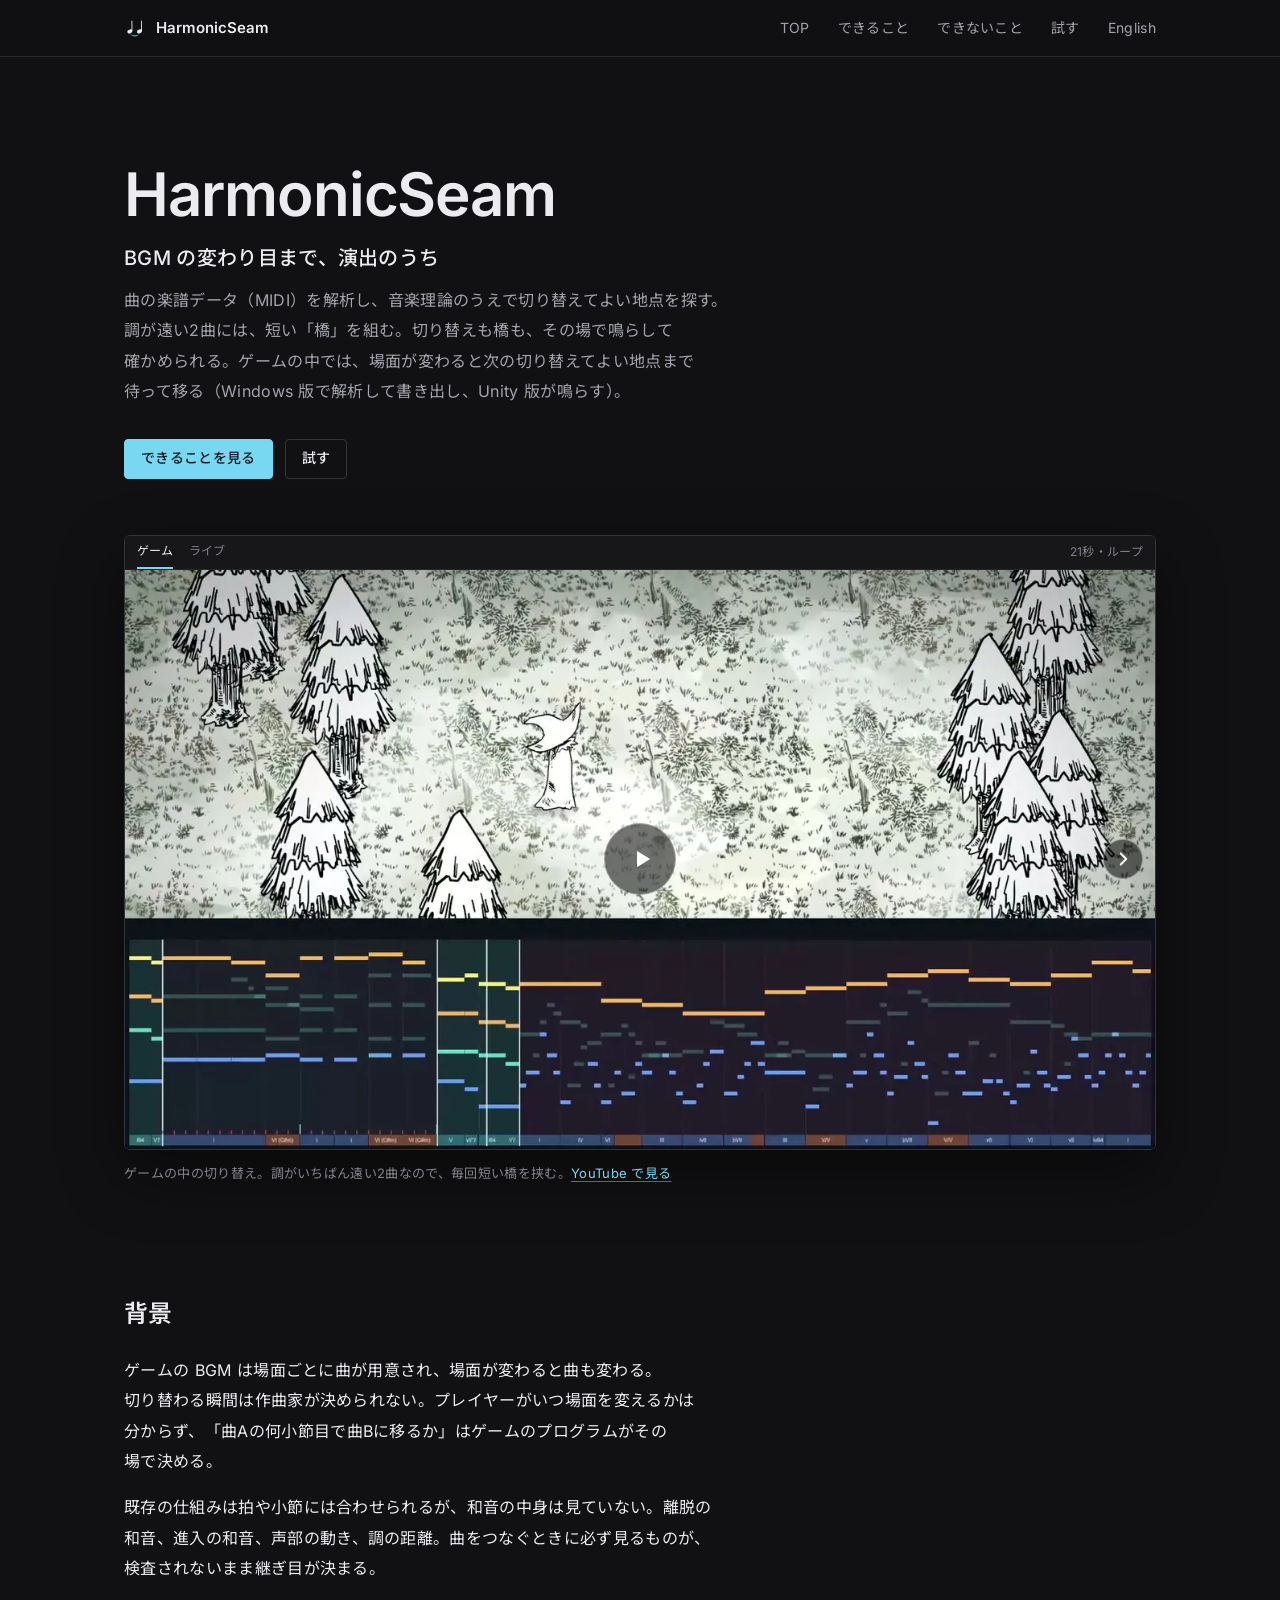
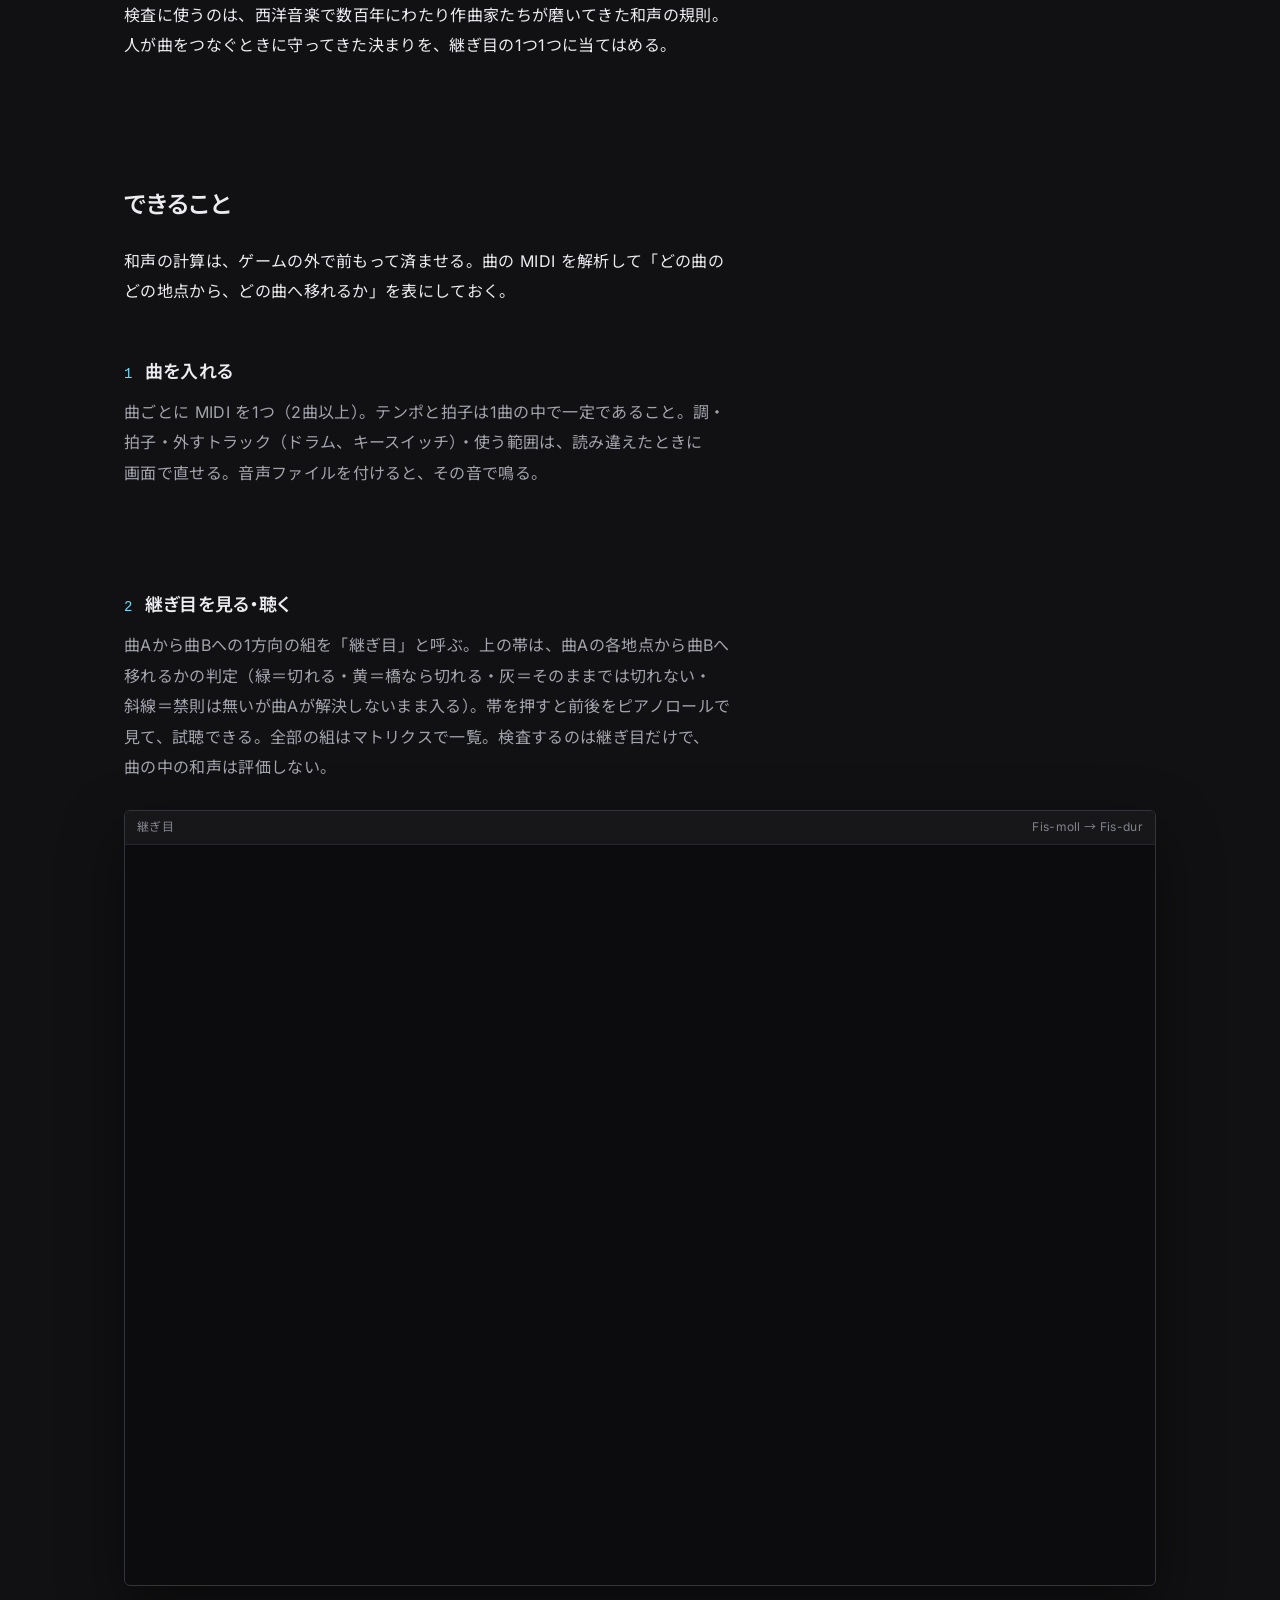
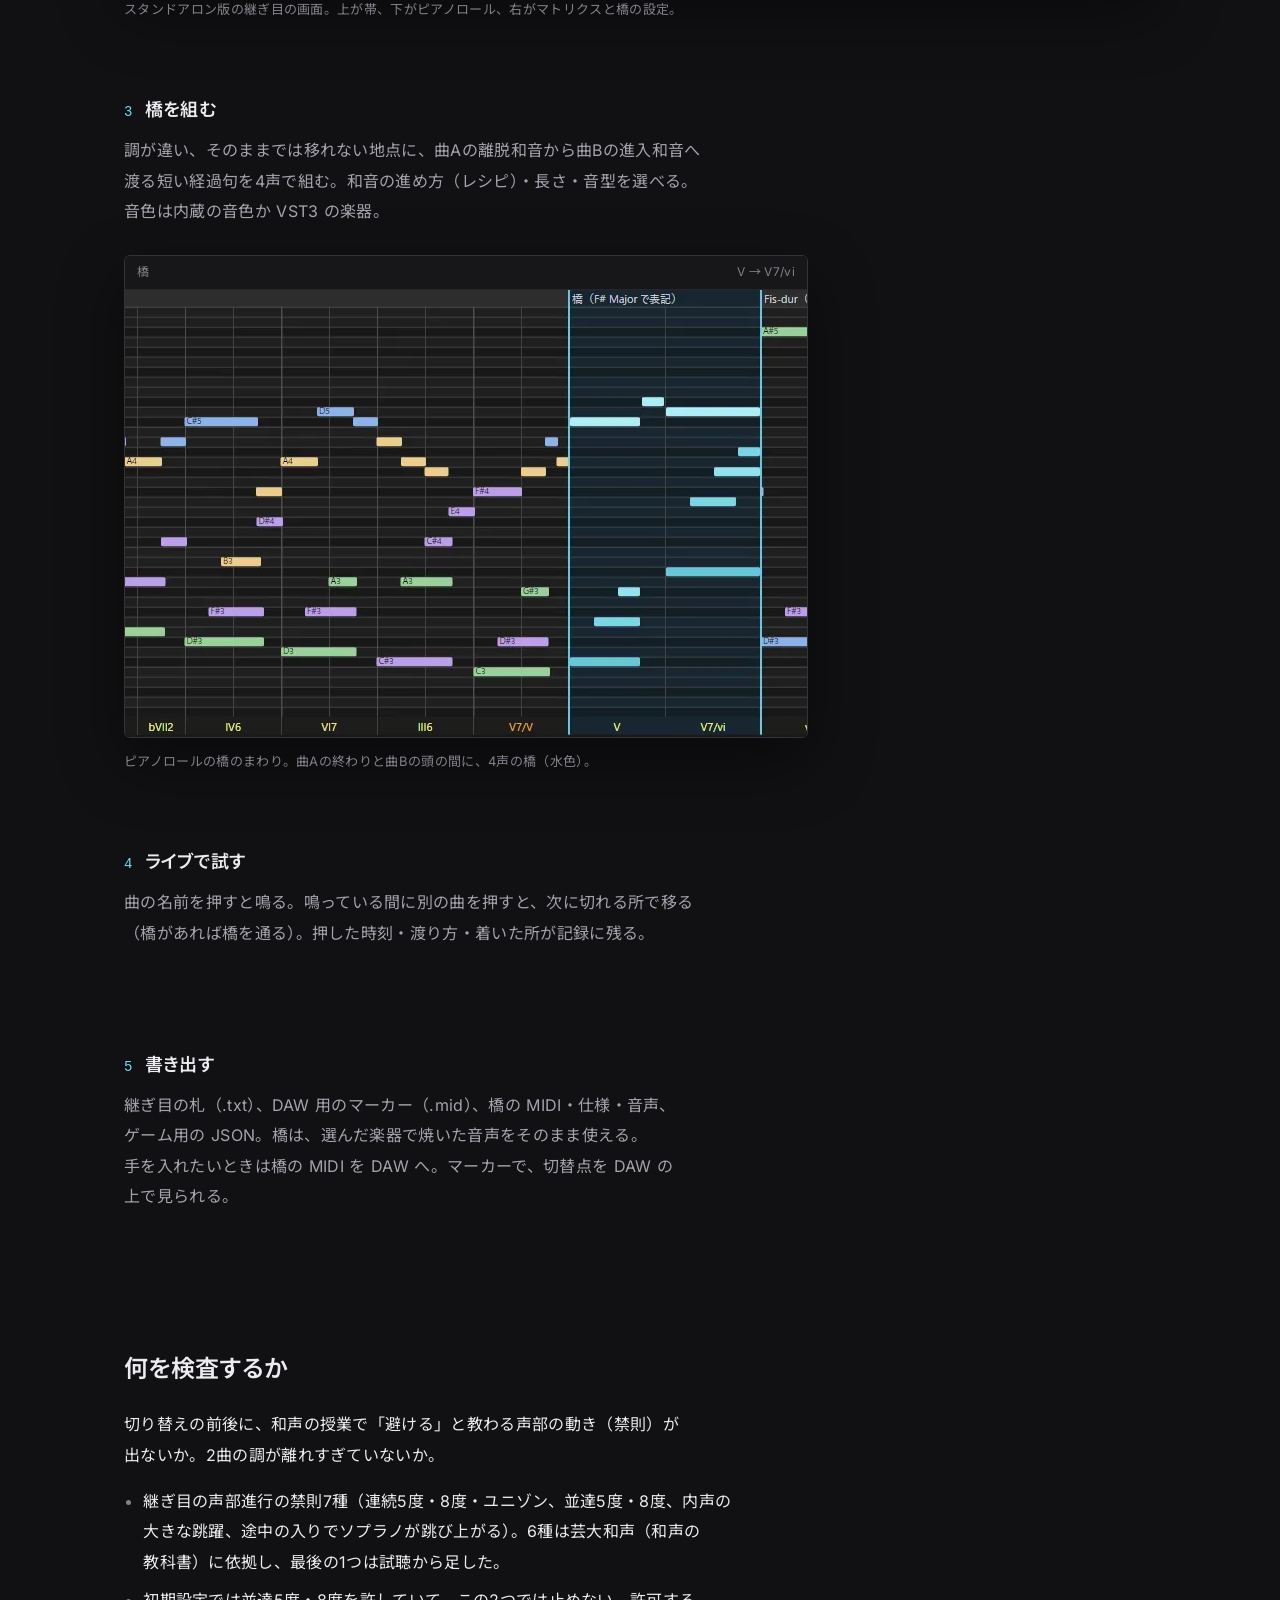
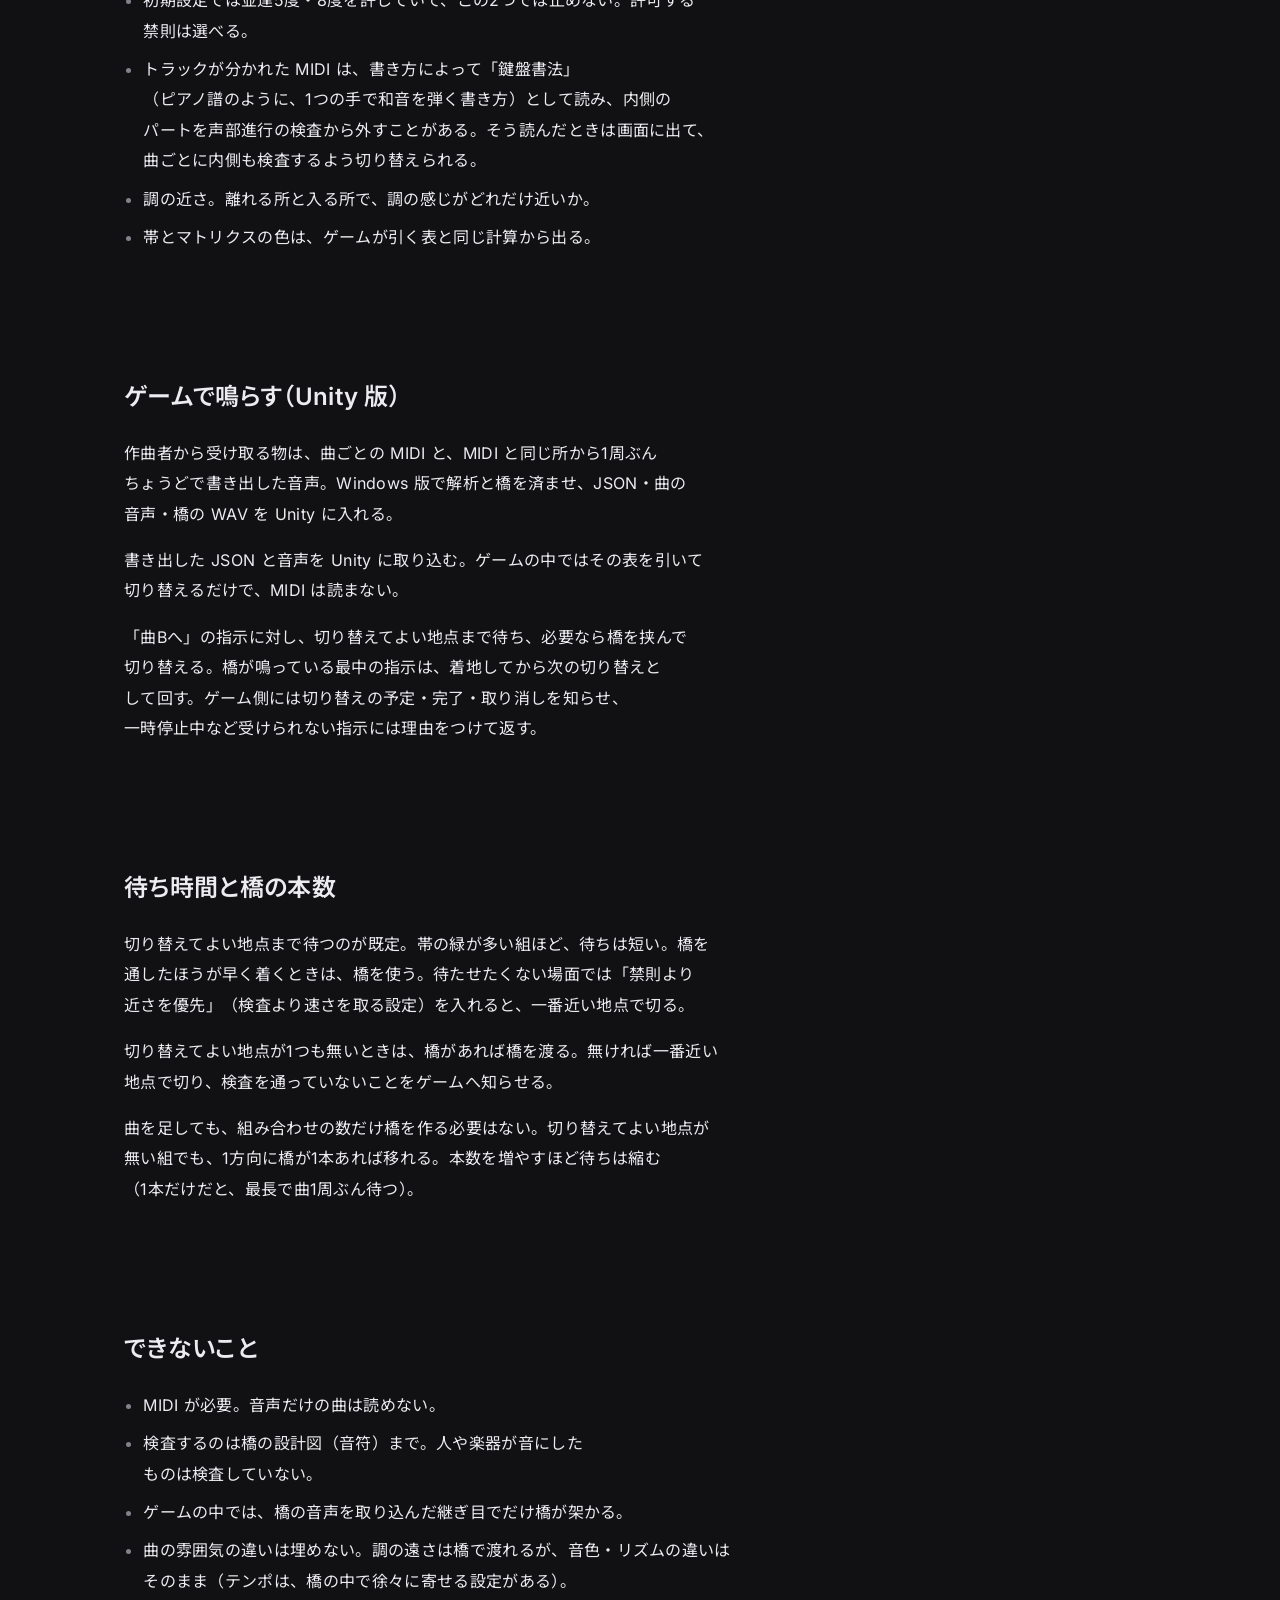
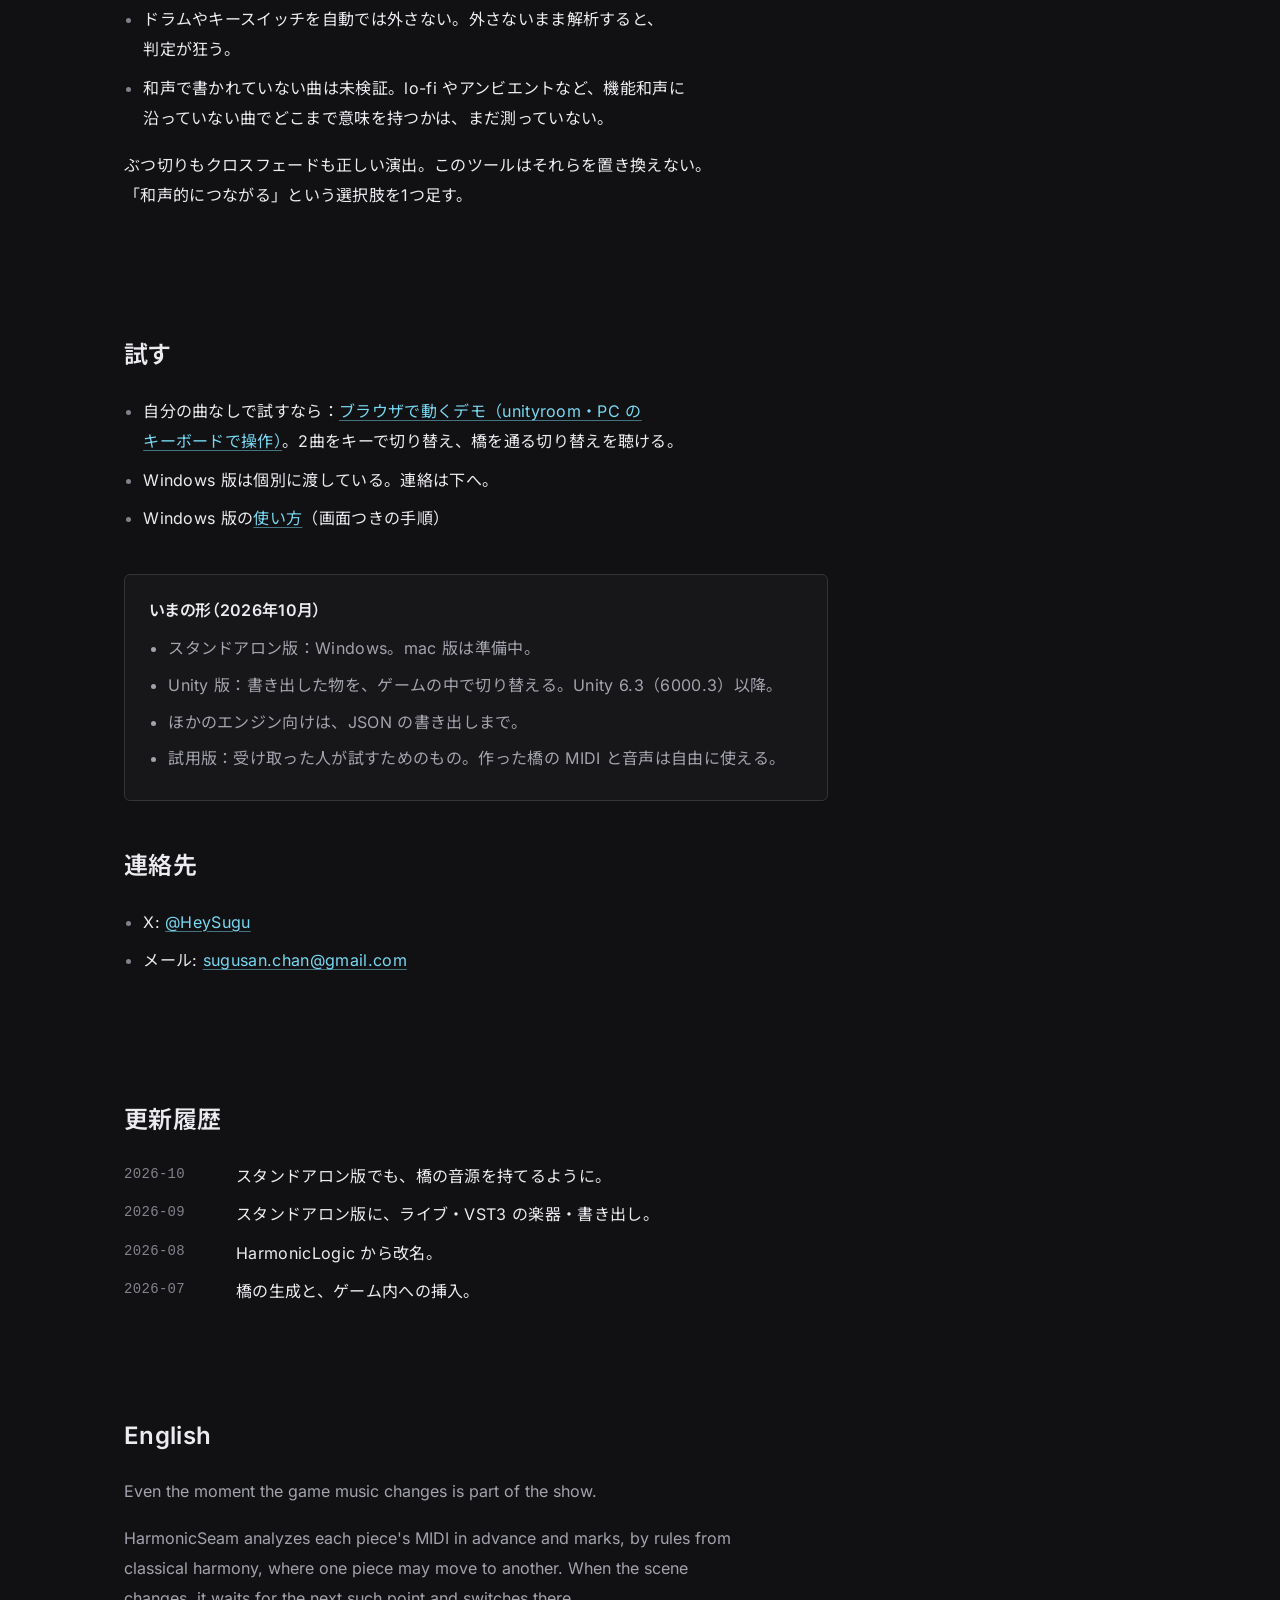
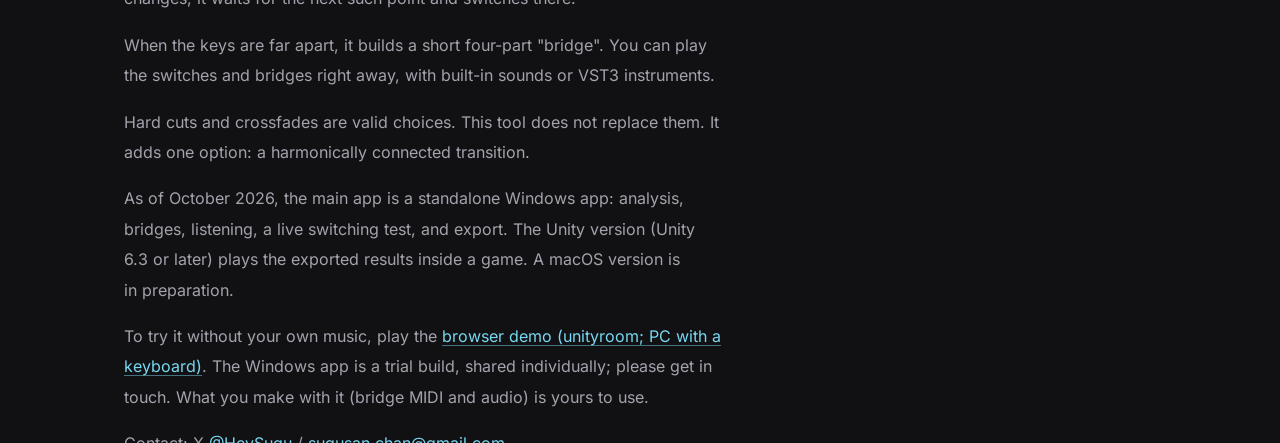
==== commit 3d7038b3: "site: 文言の見直し" ====
--- a/index.html
+++ b/index.html
@@ -1 +1 @@
-<!DOCTYPE html><html lang="ja"><head><meta charset="utf-8"><meta name="viewport" content="width=device-width, initial-scale=1"><title>HarmonicSeam</title><meta name="description" content="BGM の変わり目まで、演出のうち。曲の楽譜データ（MIDI）を解析し、音楽理論のうえで切り替えてよい地点を探す。調が遠い2曲には、短い「橋」を組む。"><meta property="og:type" content="website"><meta property="og:site_name" content="HarmonicSeam"><meta property="og:title" content="HarmonicSeam"><meta property="og:description" content="BGM の変わり目まで、演出のうち。曲の楽譜データ（MIDI）を解析し、音楽理論のうえで切り替えてよい地点を探す。調が遠い2曲には、短い「橋」を組む。"><meta property="og:url" content="https://harmonicseam.github.io/"><meta property="og:image" content="https://harmonicseam.github.io/og.png"><meta property="og:image:width" content="1920"><meta property="og:image:height" content="1080"><meta name="twitter:card" content="summary_large_image"><link rel="icon" href="/favicon.svg" type="image/svg+xml"><link rel="preload" href="/fonts/inter.9e7bbef291.woff2" as="font" type="font/woff2" crossorigin=""><link rel="preload" href="/fonts/noto-sans-jp.a66bd0481f.woff2" as="font" type="font/woff2" crossorigin=""><style>@font-face{font-family:'Inter';font-style:normal;font-weight:400;font-display:swap;src:url(/fonts/inter.9e7bbef291.woff2) format('woff2')}@font-face{font-family:'Inter';font-style:normal;font-weight:500;font-display:swap;src:url(/fonts/inter.9e7bbef291.woff2) format('woff2')}@font-face{font-family:'Inter';font-style:normal;font-weight:600;font-display:swap;src:url(/fonts/inter.9e7bbef291.woff2) format('woff2')}@font-face{font-family:'Noto Sans JP';font-style:normal;font-weight:400;font-display:swap;src:url(/fonts/noto-sans-jp.a66bd0481f.woff2) format('woff2')}@font-face{font-family:'Noto Sans JP';font-style:normal;font-weight:500;font-display:swap;src:url(/fonts/noto-sans-jp.a66bd0481f.woff2) format('woff2')}@font-face{font-family:'Noto Sans JP';font-style:normal;font-weight:600;font-display:swap;src:url(/fonts/noto-sans-jp.a66bd0481f.woff2) format('woff2')}</style><link rel="stylesheet" href="/_astro/app-seam.C-RZSEGs.css"></head><body><header class="top"><div class="wrap top__in"><a class="brand" href="#"><img src="/logo.svg" alt="" width="22" height="22">HarmonicSeam</a><nav class="nav" aria-label="ページ内"><a class="nav__top" href="#">TOP</a><a class="nav__wide" href="#how">できること</a><a class="nav__wide" href="#limits">できないこと</a><a class="nav__wide" href="#try">試す</a><a href="#en" lang="en">English</a></nav></div></header><main><section class="hero wrap"><h1>HarmonicSeam</h1><p class="tagline bx">BGM の<wbr>変わり<wbr>目まで、<wbr>演出の<wbr>うち</p><p class="sub bx">曲の<wbr>楽譜データ<wbr>（MIDI）を<wbr>解析し、<wbr>音楽理論の<wbr>うえで<wbr>切り替えて<wbr>よい<wbr>地点を<wbr>探す。<wbr>調が<wbr>遠い<wbr>2曲には、<wbr>短い<wbr>「橋」を<wbr>組む。<wbr>切り替えも<wbr>橋も、<wbr>その<wbr>場で<wbr>鳴らして<wbr>確かめられる。</p><div class="actions"><a class="btn btn--primary" href="#how">できることを見る</a><a class="btn" href="#try">試す</a></div></section><section id="video" class="wrap"><div class="window"><div class="window__bar window__bar--tabs"><div class="tabs" role="tablist" aria-label="動画"><button type="button" role="tab" aria-selected="true" data-tab="0">ゲーム</button><button type="button" role="tab" aria-selected="false" data-tab="1">ライブ</button></div><span data-meta="">21秒・ループ</span></div><div class="stage"><button type="button" class="arrow arrow--prev" data-step="-1" aria-label="前の動画" hidden><svg viewBox="0 0 24 24" width="22" height="22"><path d="M14.5 6l-6 6 6 6" fill="none" stroke="currentColor" stroke-width="2" stroke-linecap="round" stroke-linejoin="round" /></svg></button><button type="button" class="arrow arrow--next" data-step="1" aria-label="次の動画"><svg viewBox="0 0 24 24" width="22" height="22"><path d="M9.5 6l6 6-6 6" fill="none" stroke="currentColor" stroke-width="2" stroke-linecap="round" stroke-linejoin="round" /></svg></button><div class="slides" data-slides=""><div class="slide video" data-video="" data-meta-text="21秒・ループ" role="button" tabindex="0" aria-label="動画を再生（音あり）"><video src="/video/intro.mp4" poster="/video/poster.webp" loop playsinline preload="metadata"></video><div class="video__hint" aria-hidden="true"><svg viewBox="0 0 24 24" width="30" height="30"><path d="M8 5.5v13l10.5-6.5z" fill="currentColor" /></svg></div></div><div class="slide video" data-video="" data-meta-text="22秒・ループ" role="button" tabindex="0" aria-label="ライブの動画を再生（音あり）"><video src="/video/live.mp4" poster="/video/live-poster.webp" loop playsinline preload="none"></video><div class="video__hint" aria-hidden="true"><svg viewBox="0 0 24 24" width="30" height="30"><path d="M8 5.5v13l10.5-6.5z" fill="currentColor" /></svg></div></div></div></div></div><p class="caption bx" data-caption="">ゲームの<wbr>中の<wbr>切り替え。<wbr>調が<wbr>いちばん遠い<wbr>2曲なので、<wbr>毎回<wbr>短い橋を<wbr>挟む。<a href="https://youtu.be/Th9F_Nxc8Kg"><wbr>YouTube で<wbr>見る</a></p><p class="caption bx" data-caption="" hidden>スタンドアロン版の<wbr>ライブ。<wbr>押した<wbr>曲へ、<wbr>次に<wbr>切れる<wbr>所で<wbr>移る。<wbr>水色が<wbr>橋。</p></section><section id="background" class="sec wrap"><h2>背景</h2><div class="prose"><p class="bx">ゲームの BGM は<wbr>場面ごとに<wbr>曲が<wbr>用意され、<wbr>場面が<wbr>変わると<wbr>曲も<wbr>変わる。<span class="nw"><wbr>切り替わる</span><wbr>瞬間は<wbr>作曲家が<wbr>決められない。<wbr>プレイヤーが<wbr>いつ場面を<wbr>変えるかは<wbr>分からず、<wbr>「<span class="nw">曲A</span>の<wbr>何小節目で<span class="nw"><wbr>曲B</span>に<wbr>移るか」は<wbr>ゲームの<wbr>プログラムが<wbr>その<wbr>場で<wbr>決める。</p><p class="bx">既存の<wbr>仕組みは<wbr>拍や<wbr>小節には<wbr>合わせられるが、<wbr>和音の<wbr>中身は<wbr>見ていない。<wbr>離脱の<wbr>和音、<wbr>進入の<wbr>和音、<wbr>声部の<wbr>動き、<wbr>調の<wbr>距離。<wbr>曲を<wbr>つなぐ<wbr>ときに<wbr>必ず<wbr>見る<wbr>ものが、<wbr>検査されないまま<wbr>継ぎ目が<wbr>決まる。</p><p class="bx">検査に<wbr>使うのは、<wbr>西洋音楽で<wbr>数百年に<wbr>わたり作曲家たちが<wbr>磨いてきた<wbr>和声の<wbr>規則。<wbr>人が<wbr>曲を<wbr>つなぐ<wbr>ときに<wbr>守ってきた<wbr>決まりを、<wbr>継ぎ目の<wbr>1つ<wbr>1つに<wbr>当てはめる。</p></div></section><section id="how" class="sec wrap"><h2 class="bx">できる<wbr>こと</h2><div class="prose"><p class="bx">和声の<wbr>計算は、<wbr>ゲームの<wbr>外で<wbr>前もって<wbr>済ませる。<wbr>曲の MIDI を<wbr>解析して<wbr>「どの<wbr>曲の<wbr>どの<wbr>地点から、<wbr>どの<wbr>曲へ<wbr>移れるか」を<wbr>表に<wbr>しておく。</p></div><ol class="steps"><li class="step bx"><div class="step__head"><span class="step__num">1</span><h3>曲を<wbr>入れる</h3></div><p><wbr>曲ごとに MIDI を<wbr>1つ<wbr>（2曲以上）。<wbr>テンポと<wbr>拍子は<wbr>1曲の<wbr>中で<wbr>一定である<wbr>こと。<wbr>調・拍子・外すトラック<wbr>（ドラム、<wbr>キースイッチ）・<wbr>使う<wbr>範囲は、<wbr>読み違えた<wbr>ときに<wbr>画面で<wbr>直せる。<wbr>音声ファイルを<wbr>付けると、<wbr>その<wbr>音で<wbr>鳴る。</p></li><li class="step bx"><div class="step__head"><span class="step__num">2</span><h3>継ぎ目を<wbr>見る・聴く</h3></div><p><wbr>2曲の<wbr>組を<wbr>「継ぎ目」と<wbr>呼ぶ。<wbr>上の<wbr>帯は、<span class="nw"><wbr>曲A</span>の<wbr>各地点から<span class="nw"><wbr>曲B</span>へ<wbr>移れるかの<wbr>判定<wbr>（緑＝切れる・黄＝橋なら<wbr>切れる・灰＝<wbr>そのままでは<wbr>切れない）。<wbr>帯を<wbr>押すと<wbr>前後を<wbr>ピアノロールで<wbr>見て、<wbr>試聴できる。<wbr>全部の<wbr>組は<wbr>マトリクスで<wbr>一覧。<wbr>検査するのは<wbr>継ぎ目だけで、<wbr>曲の<wbr>中の<wbr>和声は<wbr>評価しない。</p><figure class="fig"><div class="window"><div class="window__bar"><span><wbr>継ぎ目</span><span>Fis-moll → Fis-dur</span></div><picture><source media="(max-width: 640px)" srcset="/_astro/app-seam-focus.DooyleGP_1rIiRC.webp" width="975" height="700"><img src="/_astro/app-seam.DCDRDnpy_BBxQC.webp" srcset="/_astro/app-seam.DCDRDnpy_maKtE.webp 1080w, /_astro/app-seam.DCDRDnpy_BBxQC.webp 1600w" alt="スタンドアロン版の継ぎ目の画面。上に切替点の帯、下にピアノロール、右にマトリクスと橋の設定" sizes="(min-width: 1128px) 1080px, 100vw" loading="lazy" decoding="async" width="1600" height="767"></picture></div><figcaption>スタンドアロン版の<wbr>継ぎ目の<wbr>画面。<wbr>上が<wbr>帯、<wbr>下が<wbr>ピアノロール、<wbr>右が<wbr>マトリクスと<wbr>橋の<wbr>設定。</figcaption></figure></li><li class="step bx"><div class="step__head"><span class="step__num">3</span><h3>橋を<wbr>組む</h3></div><p>調が<wbr>違い、<wbr>そのままでは<wbr>移れない<wbr>地点に、<span class="nw"><wbr>曲A</span>の<wbr>離脱和音から<span class="nw"><wbr>曲B</span>の<wbr>進入和音へ<wbr>渡る<wbr>短い<wbr>経過句を<wbr>4声で<wbr>組む。<wbr>和音の<wbr>進め方<wbr>（レシピ）・長さ・<wbr>音型を<wbr>選べる。<wbr>音色は<wbr>内蔵の<wbr>音色か VST3 の<wbr>楽器。</p><figure class="fig fig--narrow"><div class="window"><div class="window__bar"><span><wbr>橋</span><span>V → V7/vi</span></div><img src="/_astro/app-bridge.Do_L1AYJ_2BShv.webp" srcset="/_astro/app-bridge.Do_L1AYJ_2BShv.webp 682w" alt="ピアノロールの橋のまわり。曲Aの終わり、水色の4声の橋、曲Bの頭" sizes="(min-width: 730px) 682px, 100vw" loading="lazy" decoding="async" width="682" height="447"></div><figcaption>ピアノロールの<wbr>橋の<wbr>まわり。<span class="nw"><wbr>曲A</span>の<wbr>終わりと<span class="nw"><wbr>曲B</span>の<wbr>頭の<wbr>間に、<wbr>4声の<wbr>橋（水色）。</figcaption></figure></li><li class="step bx"><div class="step__head"><span class="step__num">4</span><h3>ライブで<wbr>試す</h3></div><p>曲の<wbr>名前を<wbr>押すと<wbr>鳴る。<wbr>鳴っている<wbr>間に<wbr>別の<wbr>曲を<wbr>押すと、<wbr>次に<wbr>切れる<wbr>所で<wbr>移る<wbr>（橋が<wbr>あれば<wbr>橋を<wbr>通る）。<wbr>押した<wbr>時刻・渡り方・着いた<wbr>所が<wbr>記録に<wbr>残る。</p></li><li class="step bx"><div class="step__head"><span class="step__num">5</span><h3><wbr>書き出す</h3></div><p>継ぎ目の<wbr>札<wbr>（.txt）、<wbr>DAW 用の<wbr>マーカー<wbr>（.mid）、<wbr>橋の MIDI・仕様・音声、<wbr>ゲーム用の JSON。</p></li></ol></section><section id="game" class="sec wrap"><h2 class="bx">ゲームで<wbr>鳴らす<wbr>（Unity 版）</h2><div class="prose"><p class="bx">書き出した JSON と<wbr>音声を Unity に<wbr>取り込む。<wbr>ゲームの<wbr>中では<wbr>その<wbr>表を<wbr>引いて<wbr>切り替えるだけで、<wbr>MIDI は<wbr>読まない。</p><p class="bx">「<span class="nw">曲B</span>へ」の<wbr>指示に<wbr>対し、<wbr>切り替えて<wbr>よい<wbr>地点まで<wbr>待ち、<wbr>必要なら<wbr>橋を<wbr>挟んで<wbr>切り替える。<wbr>橋が<wbr>鳴っている<wbr>最中の<wbr>指示は、<wbr>着地してから<wbr>次の<wbr>切り替えと<wbr>して回す。<wbr>ゲーム側には<wbr>切り替えの<wbr>予定・完了・取り消しを<wbr>知らせ、<wbr>一時停止中など<wbr>受けられない<wbr>指示には<wbr>理由を<wbr>つけて<wbr>返す。</p><p class="bx">Unity 6.3<wbr>（6000.3）<wbr>以降。<wbr>ほかの<wbr>エンジン向けは JSON の<wbr>書き出しまで。</p></div></section><section id="wait" class="sec wrap"><h2 class="bx">待ち時間と<wbr>橋の<wbr>本数</h2><div class="prose"><p class="bx">切り替えて<wbr>よい<wbr>地点まで<wbr>待つのが<wbr>既定。<wbr>橋を<wbr>通した<wbr>ほうが<wbr>早く<wbr>着く<wbr>ときは、<wbr>橋を<wbr>使う。<wbr>待たせたくない<wbr>場面では<wbr>「禁則より<wbr>近さを<wbr>優先」を<wbr>入れると、<wbr>一番<wbr>近い<wbr>地点で<wbr>切る。</p><p class="bx">切り替えて<wbr>よい<wbr>地点が<wbr>1つも<wbr>無いときは、<wbr>橋が<wbr>あれば<wbr>橋を<wbr>渡る。<wbr>無ければ<wbr>一番<wbr>近い<wbr>地点で<wbr>切り、<wbr>検査を<wbr>通っていない<wbr>ことを<wbr>ゲームへ<wbr>知らせる。</p><p class="bx">曲を<wbr>足しても、<wbr>曲の<wbr>組み合わせの<wbr>数だけ橋を<wbr>作る<wbr>必要は<wbr>ない。<wbr>切り替えて<wbr>よい<wbr>地点が<wbr>ある<wbr>組み合わせなら、<wbr>橋が<wbr>無くても<wbr>移れる。<wbr>調が<wbr>近い<wbr>曲どうしなら、<wbr>そういう<wbr>地点が<wbr>出やすい。</p><p class="bx">切り替えて<wbr>よい<wbr>地点が<wbr>無い<wbr>組み合わせでも、<wbr>1方向に<wbr>橋が<wbr>1本あれば<wbr>移れる。<wbr>本数を<wbr>増やすと<wbr>橋を<wbr>架けた<wbr>地点が<wbr>増え、<wbr>待ちが<wbr>縮む。<wbr>1本だけだと、<wbr>その<wbr>地点が<wbr>回ってくるまで、<wbr>最長で<wbr>曲1周ぶん<wbr>待つ。</p></div></section><section id="check" class="sec wrap"><h2 class="bx">何を<wbr>検査するか</h2><div class="prose"><ul><li class="bx">継ぎ目の<wbr>声部進行の<wbr>禁則7種<wbr>（連続5度・8度・ユニゾン、<wbr>並達5度・8度、<wbr>内声の<wbr>大きな<wbr>跳躍、<wbr>途中の<wbr>入りで<wbr>ソプラノが<wbr>跳び<wbr>上がる）。<wbr>6種は<wbr>芸大和声に<wbr>依拠し、<wbr>最後の<wbr>1つは<wbr>試聴から<wbr>足した。</li><li class="bx">出荷時は<wbr>並達5度・8度を<wbr>許可済みで、<wbr>この<wbr>2つでは<wbr>止まらない。<wbr>許可する<wbr>禁則は<wbr>選べる。</li><li class="bx">トラックが<wbr>分かれた MIDI は、<wbr>書き方に<wbr>よって<wbr>「鍵盤書法」と<wbr>して<wbr>読み、<wbr>内側の<wbr>パートを<wbr>声部進行の<wbr>検査から<wbr>外すことがある。<wbr>そう<wbr>読んだ<wbr>ときは<wbr>画面に<wbr>出て、<wbr>曲ごとに<wbr>内側も<wbr>検査するよう切り替えられる。</li><li class="bx">調の<wbr>距離。<wbr>離脱地点と<wbr>進入地点の<wbr>調性感の<wbr>相関。</li><li class="bx">画面の<wbr>地図の<wbr>色は、<wbr>ゲーム内で<wbr>合否を<wbr>決めるのと<wbr>同じ<wbr>計算から<wbr>出る。</li></ul></div></section><section id="limits" class="sec wrap"><h2 class="bx">できない<wbr>こと</h2><div class="prose"><ul><li class="bx">MIDI が<wbr>必要。<wbr>音声だけの<wbr>曲は<wbr>読めない。</li><li class="bx">検査するのは<wbr>橋の<wbr>設計図<wbr>（音符）まで。<wbr>人や<wbr>楽器が<wbr>音に<wbr>した<wbr>ものは<wbr>検査していない。</li><li class="bx">ゲームの<wbr>中では、<wbr>橋の<wbr>音声を<wbr>取り込んだ<wbr>継ぎ目でだけ橋が<wbr>架かる。</li><li class="bx">曲の<wbr>雰囲気の<wbr>違いは<wbr>埋めない。<wbr>調の<wbr>遠さは<wbr>橋で<wbr>渡れるが、<wbr>音色・リズムの<wbr>違いは<wbr>そのまま<wbr>（テンポは、<wbr>橋の<wbr>中で<wbr>徐々に<wbr>寄せる<wbr>設定が<wbr>ある）。</li><li class="bx">ドラムや<wbr>キースイッチを<wbr>自動では<wbr>外さない。<wbr>外さないまま<wbr>解析すると、<wbr>判定が<wbr>狂う。</li><li class="bx">和声で<wbr>書かれていない<wbr>曲は<wbr>未検証。<wbr>lo-fi や<wbr>アンビエントなど、<wbr>機能和声に<wbr>沿っていない<wbr>曲で<wbr>どこまで<wbr>意味を<wbr>持つかは、<wbr>まだ<wbr>測っていない。</li></ul><p class="bx">ぶつ切りも<wbr>クロスフェードも<wbr>正しい<wbr>演出。<wbr>この<wbr>ツールは<wbr>それらを<wbr>置き換えない。<wbr>「和声的に<wbr>つながる」と<wbr>いう<wbr>選択肢を<wbr>1つ足す。</p></div></section><section id="try" class="sec wrap"><h2>試す</h2><div class="prose"><ul><li class="bx">自分の<wbr>曲なしで<wbr>試すなら：<a href="https://unityroom.com/games/liv-2608">ブラウザで<wbr>動く<wbr>デモ<wbr>（unityroom・PC の<wbr>キーボードで<wbr>操作）</a></li><li class="bx">Windows 版は<wbr>個別に<wbr>渡している。<wbr>連絡は<wbr>下へ。</li><li class="bx">Windows 版の<a href="/guide/"><wbr>使い方</a><wbr>（画面つきの<wbr>手順）</li></ul></div><div class="box"><h3 class="bx">いまの<wbr>形<wbr>（2026年10月）</h3><ul><li class="bx">スタンドアロン版：Windows。<wbr>mac 版は<wbr>準備中。</li><li class="bx">Unity 版：<wbr>書き出した<wbr>物を、<wbr>ゲームの<wbr>中で<wbr>切り替える。<wbr>Unity 6.3<wbr>（6000.3）<wbr>以降。</li><li class="bx">ほかの<wbr>エンジン向けは、<wbr>JSON の<wbr>書き出しまで。</li><li class="bx">試用版：受け取った<wbr>人が<wbr>試すための<wbr>もの。<wbr>作った<wbr>橋の MIDI と<wbr>音声は<wbr>自由に<wbr>使える。</li></ul></div><h2 class="h2--sub">連絡先</h2><div class="prose"><ul><li>X: <a href="https://x.com/HeySugu">@HeySugu</a></li><li>メール: <a href="mailto:sugusan.chan@gmail.com">sugusan.chan@gmail.com</a></li></ul></div></section><section id="log" class="sec wrap"><h2>更新履歴</h2><dl class="log"><dt>2026-10</dt><dd class="bx">スタンドアロン版でも、<wbr>橋の<wbr>音源を<wbr>持てるように。</dd><dt>2026-09</dt><dd class="bx">スタンドアロン版に、<wbr>ライブ・VST3 の<wbr>楽器・<wbr>書き出し。</dd><dt>2026-08</dt><dd class="bx">HarmonicLogic から<wbr>改名。</dd><dt>2026-07</dt><dd class="bx">橋の<wbr>生成と、<wbr>ゲーム内への<wbr>挿入。</dd></dl></section><section id="en" class="sec wrap en" lang="en"><h2>English</h2><div class="prose"><p>Even the moment the game music changes is part of the show.</p><p>HarmonicSeam analyzes each piece's MIDI in advance and marks, by rules from classical harmony, where one piece may move to another. When the scene changes, it waits for the next such point and switches there.</p><p>When the keys are far apart, it builds a short four-part "bridge". You can play the switches and bridges right away, with built-in sounds or VST3 instruments.</p><p>Hard cuts and crossfades are valid choices. This tool does not replace them. It adds one option: a harmonically connected transition.</p><p>As of October 2026, the main app is a standalone Windows app: analysis, bridges, listening, a live switching test, and export. The Unity version (Unity 6.3 or later) plays the exported results inside a game. A macOS version is in preparation.</p><p>To try it without your own music, play the <a href="https://unityroom.com/games/liv-2608">browser demo (unityroom; PC with a keyboard)</a>. The Windows app is a trial build, shared individually; please get in touch. What you make with it (bridge MIDI and audio) is yours to use.</p><p>Contact: X <a href="https://x.com/HeySugu">@HeySugu</a> / <a href="mailto:sugusan.chan@gmail.com">sugusan.chan@gmail.com</a></p></div></section></main><footer class="foot"><div class="wrap foot__in"><span>© 2026 HarmonicSeam</span><a href="#en" lang="en">English</a></div></footer><script type="module">for(let e of document.querySelectorAll(`[data-video]`)){let t=e.querySelector(`video`),n=e.querySelector(`.video__hint`),r=()=>t.paused?t.play():t.pause();e.addEventListener(`click`,r),e.addEventListener(`keydown`,e=>{(e.key===`Enter`||e.key===` `)&&(e.preventDefault(),r())}),t.addEventListener(`play`,()=>n.hidden=!0),t.addEventListener(`pause`,()=>n.hidden=!1)}var e=document.querySelector(`[data-slides]`);if(e){let t=[...e.querySelectorAll(`.slide`)],n=t.map(e=>e.querySelector(`video`)),r=[...document.querySelectorAll(`[data-tab]`)],i=[...document.querySelectorAll(`[data-caption]`)],a=document.querySelector(`[data-meta]`),o=document.querySelector(`[data-step="-1"]`),s=document.querySelector(`[data-step="1"]`),c=0,l=(e,t)=>{let r=!n[e].paused;n.forEach((e,n)=>n!==t&&e.pause()),r&&n[t].paused&&n[t].play().catch(()=>{})},u=()=>{let e=n.some(e=>!e.paused);o&&(o.hidden=e||c===0),s&&(s.hidden=e||c===t.length-1)};n.forEach(e=>{e.addEventListener(`play`,u),e.addEventListener(`pause`,u)});let d=e=>{e!==c&&(l(c,e),c=e,r.forEach((t,n)=>t.setAttribute(`aria-selected`,String(n===e))),i.forEach((t,n)=>t.hidden=n!==e),a&&(a.textContent=t[e].dataset.metaText??``),u())},f=n=>{n<0||n>=t.length||n===c||(l(c,n),e.scrollTo({left:n*e.clientWidth,behavior:`smooth`}))};r.forEach((e,t)=>e.addEventListener(`click`,()=>f(t))),o?.addEventListener(`click`,()=>f(c-1)),s?.addEventListener(`click`,()=>f(c+1)),e.addEventListener(`scroll`,()=>d(Math.round(e.scrollLeft/e.clientWidth)),{passive:!0})}</script></body></html>+<!DOCTYPE html><html lang="ja"><head><meta charset="utf-8"><meta name="viewport" content="width=device-width, initial-scale=1"><title>HarmonicSeam</title><meta name="description" content="BGM の変わり目まで、演出のうち。曲の楽譜データ（MIDI）を解析し、音楽理論のうえで切り替えてよい地点を探す。調が遠い2曲には、短い「橋」を組む。"><meta property="og:type" content="website"><meta property="og:site_name" content="HarmonicSeam"><meta property="og:title" content="HarmonicSeam"><meta property="og:description" content="BGM の変わり目まで、演出のうち。曲の楽譜データ（MIDI）を解析し、音楽理論のうえで切り替えてよい地点を探す。調が遠い2曲には、短い「橋」を組む。"><meta property="og:url" content="https://harmonicseam.github.io/"><meta property="og:image" content="https://harmonicseam.github.io/og.png"><meta property="og:image:width" content="1920"><meta property="og:image:height" content="1080"><meta name="twitter:card" content="summary_large_image"><link rel="icon" href="/favicon.svg" type="image/svg+xml"><link rel="preload" href="/fonts/inter.9e7bbef291.woff2" as="font" type="font/woff2" crossorigin=""><link rel="preload" href="/fonts/noto-sans-jp.7cdf9eeb9d.woff2" as="font" type="font/woff2" crossorigin=""><style>@font-face{font-family:'Inter';font-style:normal;font-weight:400;font-display:swap;src:url(/fonts/inter.9e7bbef291.woff2) format('woff2')}@font-face{font-family:'Inter';font-style:normal;font-weight:500;font-display:swap;src:url(/fonts/inter.9e7bbef291.woff2) format('woff2')}@font-face{font-family:'Inter';font-style:normal;font-weight:600;font-display:swap;src:url(/fonts/inter.9e7bbef291.woff2) format('woff2')}@font-face{font-family:'Noto Sans JP';font-style:normal;font-weight:400;font-display:swap;src:url(/fonts/noto-sans-jp.7cdf9eeb9d.woff2) format('woff2')}@font-face{font-family:'Noto Sans JP';font-style:normal;font-weight:500;font-display:swap;src:url(/fonts/noto-sans-jp.7cdf9eeb9d.woff2) format('woff2')}@font-face{font-family:'Noto Sans JP';font-style:normal;font-weight:600;font-display:swap;src:url(/fonts/noto-sans-jp.7cdf9eeb9d.woff2) format('woff2')}</style><link rel="stylesheet" href="/_astro/app-seam.0Olm_DpR.css"></head><body><header class="top"><div class="wrap top__in"><a class="brand" href="#"><img src="/logo.svg" alt="" width="22" height="22">HarmonicSeam</a><nav class="nav" aria-label="ページ内"><a class="nav__top" href="#">TOP</a><a class="nav__wide" href="#how">できること</a><a class="nav__wide" href="#limits">できないこと</a><a class="nav__wide" href="#try">試す</a><a href="#en" lang="en">English</a></nav></div></header><main><section class="hero wrap"><h1>HarmonicSeam</h1><p class="tagline bx">BGM の<wbr>変わり<wbr>目まで、<wbr>演出の<wbr>うち</p><p class="sub bx">曲の<wbr>楽譜データ<wbr>（MIDI）を<wbr>解析し、<wbr>音楽理論の<wbr>うえで<wbr>切り替えて<wbr>よい<wbr>地点を<wbr>探す。<wbr>調が<wbr>遠い<wbr>2曲には、<wbr>短い<wbr>「橋」を<wbr>組む。<wbr>切り替えも<wbr>橋も、<wbr>その<wbr>場で<wbr>鳴らして<wbr>確かめられる。<wbr>ゲームの<wbr>中では、<wbr>場面が<wbr>変わると<wbr>次の<wbr>切り替えて<wbr>よい<wbr>地点まで<wbr>待って<wbr>移る<wbr>（Windows 版で<wbr>解析して<wbr>書き出し、<wbr>Unity 版が<wbr>鳴らす）。</p><div class="actions"><a class="btn btn--primary" href="#how">できることを見る</a><a class="btn" href="#try">試す</a></div></section><section id="video" class="wrap"><div class="window"><div class="window__bar window__bar--tabs"><div class="tabs" role="tablist" aria-label="動画"><button type="button" role="tab" aria-selected="true" data-tab="0">ゲーム</button><button type="button" role="tab" aria-selected="false" data-tab="1">ライブ</button></div><span data-meta="">21秒・ループ</span></div><div class="stage"><button type="button" class="arrow arrow--prev" data-step="-1" aria-label="前の動画" hidden><svg viewBox="0 0 24 24" width="22" height="22"><path d="M14.5 6l-6 6 6 6" fill="none" stroke="currentColor" stroke-width="2" stroke-linecap="round" stroke-linejoin="round" /></svg></button><button type="button" class="arrow arrow--next" data-step="1" aria-label="次の動画"><svg viewBox="0 0 24 24" width="22" height="22"><path d="M9.5 6l6 6-6 6" fill="none" stroke="currentColor" stroke-width="2" stroke-linecap="round" stroke-linejoin="round" /></svg></button><div class="slides" data-slides=""><div class="slide video" data-video="" data-meta-text="21秒・ループ" role="button" tabindex="0" aria-label="動画を再生（音あり）"><video src="/video/intro.mp4" poster="/video/poster.webp" loop playsinline preload="metadata"></video><div class="video__hint" aria-hidden="true"><svg viewBox="0 0 24 24" width="30" height="30"><path d="M8 5.5v13l10.5-6.5z" fill="currentColor" /></svg></div></div><div class="slide video" data-video="" data-meta-text="22秒・ループ" role="button" tabindex="0" aria-label="ライブの動画を再生（音あり）"><video src="/video/live.mp4" poster="/video/live-poster.webp" loop playsinline preload="none"></video><div class="video__hint" aria-hidden="true"><svg viewBox="0 0 24 24" width="30" height="30"><path d="M8 5.5v13l10.5-6.5z" fill="currentColor" /></svg></div></div></div></div></div><p class="caption bx" data-caption="">ゲームの<wbr>中の<wbr>切り替え。<wbr>調が<wbr>いちばん遠い<wbr>2曲なので、<wbr>毎回<wbr>短い橋を<wbr>挟む。<a href="https://youtu.be/Th9F_Nxc8Kg"><wbr>YouTube で<wbr>見る</a></p><p class="caption bx" data-caption="" hidden>スタンドアロン版の<wbr>ライブ。<wbr>押した<wbr>曲へ、<wbr>次に<wbr>切れる<wbr>所で<wbr>移る。<wbr>水色が<wbr>橋。</p></section><section id="background" class="sec wrap"><h2>背景</h2><div class="prose"><p class="bx">ゲームの BGM は<wbr>場面ごとに<wbr>曲が<wbr>用意され、<wbr>場面が<wbr>変わると<wbr>曲も<wbr>変わる。<span class="nw"><wbr>切り替わる</span><wbr>瞬間は<wbr>作曲家が<wbr>決められない。<wbr>プレイヤーが<wbr>いつ場面を<wbr>変えるかは<wbr>分からず、<wbr>「<span class="nw">曲A</span>の<wbr>何小節目で<span class="nw"><wbr>曲B</span>に<wbr>移るか」は<wbr>ゲームの<wbr>プログラムが<wbr>その<wbr>場で<wbr>決める。</p><p class="bx">既存の<wbr>仕組みは<wbr>拍や<wbr>小節には<wbr>合わせられるが、<wbr>和音の<wbr>中身は<wbr>見ていない。<wbr>離脱の<wbr>和音、<wbr>進入の<wbr>和音、<wbr>声部の<wbr>動き、<wbr>調の<wbr>距離。<wbr>曲を<wbr>つなぐ<wbr>ときに<wbr>必ず<wbr>見る<wbr>ものが、<wbr>検査されないまま<wbr>継ぎ目が<wbr>決まる。</p><p class="bx">検査に<wbr>使うのは、<wbr>西洋音楽で<wbr>数百年に<wbr>わたり作曲家たちが<wbr>磨いてきた<wbr>和声の<wbr>規則。<wbr>人が<wbr>曲を<wbr>つなぐ<wbr>ときに<wbr>守ってきた<wbr>決まりを、<wbr>継ぎ目の<wbr>1つ<wbr>1つに<wbr>当てはめる。</p></div></section><section id="how" class="sec wrap"><h2 class="bx">できる<wbr>こと</h2><div class="prose"><p class="bx">和声の<wbr>計算は、<wbr>ゲームの<wbr>外で<wbr>前もって<wbr>済ませる。<wbr>曲の MIDI を<wbr>解析して<wbr>「どの<wbr>曲の<wbr>どの<wbr>地点から、<wbr>どの<wbr>曲へ<wbr>移れるか」を<wbr>表に<wbr>しておく。</p></div><ol class="steps"><li class="step bx"><div class="step__head"><span class="step__num">1</span><h3>曲を<wbr>入れる</h3></div><p><wbr>曲ごとに MIDI を<wbr>1つ<wbr>（2曲以上）。<wbr>テンポと<wbr>拍子は<wbr>1曲の<wbr>中で<wbr>一定である<wbr>こと。<wbr>調・拍子・外すトラック<wbr>（ドラム、<wbr>キースイッチ）・<wbr>使う<wbr>範囲は、<wbr>読み違えた<wbr>ときに<wbr>画面で<wbr>直せる。<wbr>音声ファイルを<wbr>付けると、<wbr>その<wbr>音で<wbr>鳴る。</p></li><li class="step bx"><div class="step__head"><span class="step__num">2</span><h3>継ぎ目を<wbr>見る・聴く</h3></div><p><span class="nw"><wbr>曲A</span>から<span class="nw"><wbr>曲B</span>への<wbr>1方向の<wbr>組を<wbr>「継ぎ目」と<wbr>呼ぶ。<wbr>上の<wbr>帯は、<span class="nw"><wbr>曲A</span>の<wbr>各地点から<span class="nw"><wbr>曲B</span>へ<wbr>移れるかの<wbr>判定<wbr>（緑＝切れる・黄＝橋なら<wbr>切れる・灰＝<wbr>そのままでは<wbr>切れない・斜線＝禁則は<wbr>無いが<span class="nw"><wbr>曲A</span>が<wbr>解決しないまま<wbr>入る）。<wbr>帯を<wbr>押すと<wbr>前後を<wbr>ピアノロールで<wbr>見て、<wbr>試聴できる。<wbr>全部の<wbr>組は<wbr>マトリクスで<wbr>一覧。<wbr>検査するのは<wbr>継ぎ目だけで、<wbr>曲の<wbr>中の<wbr>和声は<wbr>評価しない。</p><figure class="fig"><div class="window"><div class="window__bar"><span><wbr>継ぎ目</span><span>Fis-moll → Fis-dur</span></div><picture><source media="(max-width: 640px)" srcset="/_astro/app-seam-focus.DooyleGP_1rIiRC.webp" width="975" height="700"><img src="/_astro/app-seam.DCDRDnpy_BBxQC.webp" srcset="/_astro/app-seam.DCDRDnpy_maKtE.webp 1080w, /_astro/app-seam.DCDRDnpy_BBxQC.webp 1600w" alt="スタンドアロン版の継ぎ目の画面。上に切替点の帯、下にピアノロール、右にマトリクスと橋の設定" sizes="(min-width: 1128px) 1080px, 100vw" loading="lazy" decoding="async" width="1600" height="767"></picture></div><figcaption>スタンドアロン版の<wbr>継ぎ目の<wbr>画面。<wbr>上が<wbr>帯、<wbr>下が<wbr>ピアノロール、<wbr>右が<wbr>マトリクスと<wbr>橋の<wbr>設定。</figcaption></figure></li><li class="step bx"><div class="step__head"><span class="step__num">3</span><h3>橋を<wbr>組む</h3></div><p>調が<wbr>違い、<wbr>そのままでは<wbr>移れない<wbr>地点に、<span class="nw"><wbr>曲A</span>の<wbr>離脱和音から<span class="nw"><wbr>曲B</span>の<wbr>進入和音へ<wbr>渡る<wbr>短い<wbr>経過句を<wbr>4声で<wbr>組む。<wbr>和音の<wbr>進め方<wbr>（レシピ）・長さ・<wbr>音型を<wbr>選べる。<wbr>音色は<wbr>内蔵の<wbr>音色か VST3 の<wbr>楽器。</p><figure class="fig fig--narrow"><div class="window"><div class="window__bar"><span><wbr>橋</span><span>V → V7/vi</span></div><img src="/_astro/app-bridge.Do_L1AYJ_2BShv.webp" srcset="/_astro/app-bridge.Do_L1AYJ_2BShv.webp 682w" alt="ピアノロールの橋のまわり。曲Aの終わり、水色の4声の橋、曲Bの頭" sizes="(min-width: 730px) 682px, 100vw" loading="lazy" decoding="async" width="682" height="447"></div><figcaption>ピアノロールの<wbr>橋の<wbr>まわり。<span class="nw"><wbr>曲A</span>の<wbr>終わりと<span class="nw"><wbr>曲B</span>の<wbr>頭の<wbr>間に、<wbr>4声の<wbr>橋（水色）。</figcaption></figure></li><li class="step bx"><div class="step__head"><span class="step__num">4</span><h3>ライブで<wbr>試す</h3></div><p>曲の<wbr>名前を<wbr>押すと<wbr>鳴る。<wbr>鳴っている<wbr>間に<wbr>別の<wbr>曲を<wbr>押すと、<wbr>次に<wbr>切れる<wbr>所で<wbr>移る<wbr>（橋が<wbr>あれば<wbr>橋を<wbr>通る）。<wbr>押した<wbr>時刻・渡り方・着いた<wbr>所が<wbr>記録に<wbr>残る。</p></li><li class="step bx"><div class="step__head"><span class="step__num">5</span><h3><wbr>書き出す</h3></div><p>継ぎ目の<wbr>札<wbr>（.txt）、<wbr>DAW 用の<wbr>マーカー<wbr>（.mid）、<wbr>橋の MIDI・仕様・音声、<wbr>ゲーム用の JSON。<wbr>橋は、<wbr>選んだ<wbr>楽器で<wbr>焼いた<wbr>音声を<wbr>そのまま<wbr>使える。<wbr>手を<wbr>入れたい<wbr>ときは<wbr>橋の MIDI を DAW へ。<wbr>マーカーで、<wbr>切替点を DAW の<wbr>上で<wbr>見られる。</p></li></ol></section><section id="check" class="sec wrap"><h2 class="bx">何を<wbr>検査するか</h2><div class="prose"><p class="bx">切り替えの<wbr>前後に、<wbr>和声の<wbr>授業で<wbr>「避ける」と<wbr>教わる<wbr>声部の<wbr>動き<wbr>（禁則）が<wbr>出ないか。<wbr>2曲の<wbr>調が<wbr>離れすぎていないか。</p><ul><li class="bx">継ぎ目の<wbr>声部進行の<wbr>禁則7種<wbr>（連続5度・8度・ユニゾン、<wbr>並達5度・8度、<wbr>内声の<wbr>大きな<wbr>跳躍、<wbr>途中の<wbr>入りで<wbr>ソプラノが<wbr>跳び<wbr>上がる）。<wbr>6種は<wbr>芸大和声<wbr>（和声の<wbr>教科書）に<wbr>依拠し、<wbr>最後の<wbr>1つは<wbr>試聴から<wbr>足した。</li><li class="bx">初期設定では<wbr>並達5度・8度を<wbr>許していて、<wbr>この<wbr>2つでは<wbr>止めない。<wbr>許可する<wbr>禁則は<wbr>選べる。</li><li class="bx">トラックが<wbr>分かれた MIDI は、<wbr>書き方に<wbr>よって<wbr>「鍵盤書法」<wbr>（ピアノ譜のように、<wbr>1つの<wbr>手で<wbr>和音を<wbr>弾く<wbr>書き方）と<wbr>して<wbr>読み、<wbr>内側の<wbr>パートを<wbr>声部進行の<wbr>検査から<wbr>外すことがある。<wbr>そう<wbr>読んだ<wbr>ときは<wbr>画面に<wbr>出て、<wbr>曲ごとに<wbr>内側も<wbr>検査するよう切り替えられる。</li><li class="bx">調の<wbr>近さ。<wbr>離れる<wbr>所と<wbr>入る<wbr>所で、<wbr>調の<wbr>感じが<wbr>どれだけ<wbr>近いか。</li><li class="bx">帯と<wbr>マトリクスの<wbr>色は、<wbr>ゲームが<wbr>引く<wbr>表と<wbr>同じ<wbr>計算から<wbr>出る。</li></ul></div></section><section id="game" class="sec wrap"><h2 class="bx">ゲームで<wbr>鳴らす<wbr>（Unity 版）</h2><div class="prose"><p class="bx">作曲者から<wbr>受け取る物は、<wbr>曲ごとの MIDI と、<wbr>MIDI と<wbr>同じ<wbr>所から<wbr>1周ぶん<wbr>ちょうどで<wbr>書き出した<wbr>音声。<wbr>Windows 版で<wbr>解析と<wbr>橋を<wbr>済ませ、<wbr>JSON・曲の<wbr>音声・橋の WAV を Unity に<wbr>入れる。</p><p class="bx">書き出した JSON と<wbr>音声を Unity に<wbr>取り込む。<wbr>ゲームの<wbr>中では<wbr>その<wbr>表を<wbr>引いて<wbr>切り替えるだけで、<wbr>MIDI は<wbr>読まない。</p><p class="bx">「<span class="nw">曲B</span>へ」の<wbr>指示に<wbr>対し、<wbr>切り替えて<wbr>よい<wbr>地点まで<wbr>待ち、<wbr>必要なら<wbr>橋を<wbr>挟んで<wbr>切り替える。<wbr>橋が<wbr>鳴っている<wbr>最中の<wbr>指示は、<wbr>着地してから<wbr>次の<wbr>切り替えと<wbr>して回す。<wbr>ゲーム側には<wbr>切り替えの<wbr>予定・完了・取り消しを<wbr>知らせ、<wbr>一時停止中など<wbr>受けられない<wbr>指示には<wbr>理由を<wbr>つけて<wbr>返す。</p></div></section><section id="wait" class="sec wrap"><h2 class="bx">待ち時間と<wbr>橋の<wbr>本数</h2><div class="prose"><p class="bx">切り替えて<wbr>よい<wbr>地点まで<wbr>待つのが<wbr>既定。<wbr>帯の<wbr>緑が<wbr>多い<wbr>組ほど、<wbr>待ちは<wbr>短い。<wbr>橋を<wbr>通した<wbr>ほうが<wbr>早く<wbr>着く<wbr>ときは、<wbr>橋を<wbr>使う。<wbr>待たせたくない<wbr>場面では<wbr>「禁則より<wbr>近さを<wbr>優先」<wbr>（検査より<wbr>速さを<wbr>取る<wbr>設定）を<wbr>入れると、<wbr>一番<wbr>近い<wbr>地点で<wbr>切る。</p><p class="bx">切り替えて<wbr>よい<wbr>地点が<wbr>1つも<wbr>無いときは、<wbr>橋が<wbr>あれば<wbr>橋を<wbr>渡る。<wbr>無ければ<wbr>一番<wbr>近い<wbr>地点で<wbr>切り、<wbr>検査を<wbr>通っていない<wbr>ことを<wbr>ゲームへ<wbr>知らせる。</p><p class="bx">曲を<wbr>足しても、<wbr>組み合わせの<wbr>数だけ橋を<wbr>作る<wbr>必要は<wbr>ない。<wbr>切り替えて<wbr>よい<wbr>地点が<wbr>無い組でも、<wbr>1方向に<wbr>橋が<wbr>1本あれば<wbr>移れる。<wbr>本数を<wbr>増やすほど<wbr>待ちは<wbr>縮む<wbr>（1本だけだと、<wbr>最長で<wbr>曲1周ぶん<wbr>待つ）。</p></div></section><section id="limits" class="sec wrap"><h2 class="bx">できない<wbr>こと</h2><div class="prose"><ul><li class="bx">MIDI が<wbr>必要。<wbr>音声だけの<wbr>曲は<wbr>読めない。</li><li class="bx">検査するのは<wbr>橋の<wbr>設計図<wbr>（音符）まで。<wbr>人や<wbr>楽器が<wbr>音に<wbr>した<wbr>ものは<wbr>検査していない。</li><li class="bx">ゲームの<wbr>中では、<wbr>橋の<wbr>音声を<wbr>取り込んだ<wbr>継ぎ目でだけ橋が<wbr>架かる。</li><li class="bx">曲の<wbr>雰囲気の<wbr>違いは<wbr>埋めない。<wbr>調の<wbr>遠さは<wbr>橋で<wbr>渡れるが、<wbr>音色・リズムの<wbr>違いは<wbr>そのまま<wbr>（テンポは、<wbr>橋の<wbr>中で<wbr>徐々に<wbr>寄せる<wbr>設定が<wbr>ある）。</li><li class="bx">ドラムや<wbr>キースイッチを<wbr>自動では<wbr>外さない。<wbr>外さないまま<wbr>解析すると、<wbr>判定が<wbr>狂う。</li><li class="bx">和声で<wbr>書かれていない<wbr>曲は<wbr>未検証。<wbr>lo-fi や<wbr>アンビエントなど、<wbr>機能和声に<wbr>沿っていない<wbr>曲で<wbr>どこまで<wbr>意味を<wbr>持つかは、<wbr>まだ<wbr>測っていない。</li></ul><p class="bx">ぶつ切りも<wbr>クロスフェードも<wbr>正しい<wbr>演出。<wbr>この<wbr>ツールは<wbr>それらを<wbr>置き換えない。<wbr>「和声的に<wbr>つながる」と<wbr>いう<wbr>選択肢を<wbr>1つ足す。</p></div></section><section id="try" class="sec wrap"><h2>試す</h2><div class="prose"><ul><li class="bx">自分の<wbr>曲なしで<wbr>試すなら：<a href="https://unityroom.com/games/liv-2608">ブラウザで<wbr>動く<wbr>デモ<wbr>（unityroom・PC の<wbr>キーボードで<wbr>操作）</a>。<wbr>2曲を<wbr>キーで<wbr>切り替え、<wbr>橋を<wbr>通る<wbr>切り替えを<wbr>聴ける。</li><li class="bx">Windows 版は<wbr>個別に<wbr>渡している。<wbr>連絡は<wbr>下へ。</li><li class="bx">Windows 版の<a href="/guide/"><wbr>使い方</a><wbr>（画面つきの<wbr>手順）</li></ul></div><div class="box"><h3 class="bx">いまの<wbr>形<wbr>（2026年10月）</h3><ul><li class="bx">スタンドアロン版：Windows。<wbr>mac 版は<wbr>準備中。</li><li class="bx">Unity 版：<wbr>書き出した<wbr>物を、<wbr>ゲームの<wbr>中で<wbr>切り替える。<wbr>Unity 6.3<wbr>（6000.3）<wbr>以降。</li><li class="bx">ほかの<wbr>エンジン向けは、<wbr>JSON の<wbr>書き出しまで。</li><li class="bx">試用版：受け取った<wbr>人が<wbr>試すための<wbr>もの。<wbr>作った<wbr>橋の MIDI と<wbr>音声は<wbr>自由に<wbr>使える。</li></ul></div><h2 class="h2--sub">連絡先</h2><div class="prose"><ul><li>X: <a href="https://x.com/HeySugu">@HeySugu</a></li><li>メール: <a href="mailto:sugusan.chan@gmail.com">sugusan.chan@gmail.com</a></li></ul></div></section><section id="log" class="sec wrap"><h2>更新履歴</h2><dl class="log"><dt>2026-10</dt><dd class="bx">スタンドアロン版でも、<wbr>橋の<wbr>音源を<wbr>持てるように。</dd><dt>2026-09</dt><dd class="bx">スタンドアロン版に、<wbr>ライブ・VST3 の<wbr>楽器・<wbr>書き出し。</dd><dt>2026-08</dt><dd class="bx">HarmonicLogic から<wbr>改名。</dd><dt>2026-07</dt><dd class="bx">橋の<wbr>生成と、<wbr>ゲーム内への<wbr>挿入。</dd></dl></section><section id="en" class="sec wrap en" lang="en"><h2>English</h2><div class="prose"><p>Even the moment the game music changes is part of the show.</p><p>HarmonicSeam analyzes each piece's MIDI in advance and marks, by rules from classical harmony, where one piece may move to another. When the scene changes, it waits for the next such point and switches there.</p><p>When the keys are far apart, it builds a short four-part "bridge". You can play the switches and bridges right away, with built-in sounds or VST3 instruments.</p><p>Hard cuts and crossfades are valid choices. This tool does not replace them. It adds one option: a harmonically connected transition.</p><p>As of October 2026, the main app is a standalone Windows app: analysis, bridges, listening, a live switching test, and export. The Unity version (Unity 6.3 or later) plays the exported results inside a game. A macOS version is in preparation.</p><p>To try it without your own music, play the <a href="https://unityroom.com/games/liv-2608">browser demo (unityroom; PC with a keyboard)</a>. The Windows app is a trial build, shared individually; please get in touch. What you make with it (bridge MIDI and audio) is yours to use.</p><p>Contact: X <a href="https://x.com/HeySugu">@HeySugu</a> / <a href="mailto:sugusan.chan@gmail.com">sugusan.chan@gmail.com</a></p></div></section></main><footer class="foot"><div class="wrap foot__in"><span>© 2026 HarmonicSeam</span><a href="#en" lang="en">English</a></div></footer><script type="module">for(let e of document.querySelectorAll(`[data-video]`)){let t=e.querySelector(`video`),n=e.querySelector(`.video__hint`),r=()=>t.paused?t.play():t.pause();e.addEventListener(`click`,r),e.addEventListener(`keydown`,e=>{(e.key===`Enter`||e.key===` `)&&(e.preventDefault(),r())}),t.addEventListener(`play`,()=>n.hidden=!0),t.addEventListener(`pause`,()=>n.hidden=!1)}var e=document.querySelector(`[data-slides]`);if(e){let t=[...e.querySelectorAll(`.slide`)],n=t.map(e=>e.querySelector(`video`)),r=[...document.querySelectorAll(`[data-tab]`)],i=[...document.querySelectorAll(`[data-caption]`)],a=document.querySelector(`[data-meta]`),o=document.querySelector(`[data-step="-1"]`),s=document.querySelector(`[data-step="1"]`),c=0,l=(e,t)=>{let r=!n[e].paused;n.forEach((e,n)=>n!==t&&e.pause()),r&&n[t].paused&&n[t].play().catch(()=>{})},u=()=>{let e=n.some(e=>!e.paused);o&&(o.hidden=e||c===0),s&&(s.hidden=e||c===t.length-1)};n.forEach(e=>{e.addEventListener(`play`,u),e.addEventListener(`pause`,u)});let d=e=>{e!==c&&(l(c,e),c=e,r.forEach((t,n)=>t.setAttribute(`aria-selected`,String(n===e))),i.forEach((t,n)=>t.hidden=n!==e),a&&(a.textContent=t[e].dataset.metaText??``),u())},f=n=>{n<0||n>=t.length||n===c||(l(c,n),e.scrollTo({left:n*e.clientWidth,behavior:`smooth`}))};r.forEach((e,t)=>e.addEventListener(`click`,()=>f(t))),o?.addEventListener(`click`,()=>f(c-1)),s?.addEventListener(`click`,()=>f(c+1)),e.addEventListener(`scroll`,()=>d(Math.round(e.scrollLeft/e.clientWidth)),{passive:!0})}</script></body></html>
--- a/_astro/app-seam.0Olm_DpR.css
+++ b/_astro/app-seam.0Olm_DpR.css
@@ -0,0 +1 @@
+:root{--bg:#111113;--bg-2:#17171a;--bg-3:#1e1e22;--line:#26262b;--line-2:#33333a;--text:#ececf0;--text-2:#a3a3ad;--text-3:#82828c;--accent:#78d8f2;--accent-ink:#0a1a20;--ok:#3a9a5b;--far:#d9a600;--no:#8a8a8a;--r:4px;--r-win:6px;--wrap:1080px;--font:"Inter", "Noto Sans JP", system-ui, -apple-system, "Segoe UI", sans-serif;--mono:ui-monospace, "SFMono-Regular", Consolas, monospace}*{box-sizing:border-box}html{background:var(--bg);scroll-behavior:smooth}body{color:var(--text);font-family:var(--font);letter-spacing:.02em;-webkit-font-smoothing:antialiased;margin:0;font-size:16px;line-height:1.9}a{color:var(--accent);text-decoration:none}a:hover{text-underline-offset:3px;text-decoration:underline}.prose a,.caption a{text-underline-offset:3px;text-decoration:underline #78d8f280}.prose a:hover,.caption a:hover{text-decoration-color:currentColor}h1,h2,h3{font-feature-settings:"palt";word-break:auto-phrase;text-wrap:balance}:lang(ja){word-break:auto-phrase;line-break:strict}p,li,dd,figcaption{text-wrap:pretty}.nw{white-space:nowrap}.bx{word-break:keep-all;overflow-wrap:anywhere}.wrap{max-width:var(--wrap);margin:0 auto;padding:0 24px}section[id]{scroll-margin-top:72px}.top{z-index:10;backdrop-filter:blur(8px);border-bottom:1px solid var(--line);background:#111113d9;position:sticky;top:0}.top__in{justify-content:space-between;align-items:center;height:56px;display:flex}.brand{color:var(--text);letter-spacing:0;align-items:center;gap:10px;font-size:15px;font-weight:600;display:inline-flex}.brand:hover{text-decoration:none}.nav{gap:28px;font-size:14px;display:flex}.nav a{color:var(--text-2)}.nav a:hover{color:var(--text);text-decoration:none}.hero{padding-top:104px;padding-bottom:56px}.hero h1{letter-spacing:-.02em;margin:0 0 16px;font-size:60px;font-weight:700;line-height:1.1}.tagline{color:var(--text);margin:0 0 12px;font-size:20px;font-weight:500;line-height:1.5}.scenes{gap:20px;max-width:44em;margin:24px 0 0;display:grid}.scenes>div{border-top:1px solid var(--line);grid-template-columns:11em 1fr;gap:4px 20px;padding-top:20px;display:grid}.scenes dt{color:var(--text);font-weight:600}.scenes dd{color:var(--text-2);margin:0}@media (width<=640px){.scenes>div{grid-template-columns:1fr}}.sub{max-width:38em;color:var(--text-2);margin:0 0 32px;font-size:16px}.actions{flex-wrap:wrap;gap:12px;display:flex}.btn{border:1px solid var(--line-2);border-radius:var(--r);height:40px;color:var(--text);align-items:center;padding:0 16px;font-size:14px;font-weight:500;display:inline-flex}.btn:hover{background:var(--bg-3);text-decoration:none}.btn--primary{background:var(--accent);border-color:var(--accent);color:var(--accent-ink)}.btn--primary:hover{background:#9be3f6}.window{border:1px solid var(--line-2);border-radius:var(--r-win);background:#0c0c0e;overflow:hidden;box-shadow:0 24px 64px #00000073}.window__bar{border-bottom:1px solid var(--line);background:var(--bg-2);height:34px;color:var(--text-3);white-space:nowrap;justify-content:space-between;align-items:center;gap:12px;padding:0 12px;font-size:12px;display:flex;overflow:hidden}.window picture{display:block}.tabs{gap:16px;height:100%;display:flex}.tabs button{appearance:none;height:100%;color:var(--text-3);font:inherit;cursor:pointer;background:0 0;border:0;border-bottom:2px solid #0000;padding:0}.tabs button:hover{color:var(--text-2)}.tabs button[aria-selected=true]{color:var(--text);border-bottom-color:var(--accent)}.stage{position:relative}.arrow{z-index:1;color:#fff;cursor:pointer;background:#0000008c;border:1px solid #ffffff59;border-radius:50%;place-items:center;width:40px;height:40px;padding:0;transition:background .15s;display:grid;position:absolute;top:50%;transform:translateY(-50%)}.arrow:hover{background:#000000b8}.arrow[hidden]{display:none}.arrow--prev{left:12px}.arrow--next{right:12px}.slides{scroll-snap-type:x mandatory;overscroll-behavior-x:contain;scrollbar-width:none;display:flex;overflow-x:auto}.slides::-webkit-scrollbar{display:none}.slide{scroll-snap-align:start;flex:0 0 100%}.window img{width:100%;height:auto;display:block}.video{aspect-ratio:16/9;cursor:pointer;background:#000;position:relative}.video video{width:100%;height:100%;display:block}.video__hint{pointer-events:none;color:#fff;background:#0000008c;border:1px solid #ffffff59;border-radius:50%;place-items:center;width:72px;height:72px;transition:background .15s;display:grid;position:absolute;top:50%;left:50%;transform:translate(-50%,-50%)}.video__hint svg{margin-left:4px}.video:hover .video__hint{background:#000000b8}.video__hint[hidden]{display:none}.caption,figcaption{color:var(--text-3);margin:12px 0 0;font-size:13px;line-height:1.8}.sec{padding-top:112px}.sec h2{margin:0 0 24px;font-size:24px;font-weight:600;line-height:1.4}.sec .h2--sub{margin-top:48px}.prose>*{max-width:38em}.prose p{margin:0 0 1em}.prose ul{margin:0 0 1em;padding-left:1.2em}.prose li{margin:0 0 .5em}.prose li::marker{color:var(--text-3)}.chg{outline:1px dashed var(--far);outline-offset:2px}.muted{color:var(--text-2)}.steps{gap:72px;margin:48px 0 0;padding:0;list-style:none;display:grid}.step__head{align-items:baseline;gap:12px;margin-bottom:8px;display:flex}.step__num{font-family:var(--mono);color:var(--accent);font-size:14px}.step h3{margin:0;font-size:18px;font-weight:600}.step>p{max-width:38em;color:var(--text-2);margin:0 0 28px}.fig{margin:0}.fig--narrow{max-width:684px}.log{grid-template-columns:6em 1fr;gap:8px 16px;max-width:38em;margin:0;display:grid}.log dt{font-family:var(--mono);color:var(--text-3);font-size:14px;line-height:1.9}.log dd{margin:0}.box{border:1px solid var(--line-2);border-radius:var(--r-win);background:var(--bg-2);max-width:44em;margin-top:40px;padding:20px 24px}.box h3{margin:0 0 8px;font-size:16px;font-weight:600}.box ul{margin:0;padding-left:1.2em}.box li{color:var(--text-2);margin:0 0 .4em}.en .prose p{color:var(--text-2);letter-spacing:0}.foot{border-top:1px solid var(--line);color:var(--text-3);margin-top:128px;font-size:13px}.foot__in{justify-content:space-between;padding-top:28px;padding-bottom:48px;display:flex}.caption a,.foot a{margin-block:-10px;padding-block:10px}@media (width<=640px){.nav{gap:20px}.nav__wide{display:none}.hero{padding-top:56px;padding-bottom:40px}.hero h1{font-size:clamp(30px,13.5vw - 6px,44px)}.tagline{font-size:18px}.sec{padding-top:80px}.sec h2{font-size:22px}}@media (width<=310px){.nav__top{display:none}}@media (pointer:coarse){.btn{height:44px}.nav a{margin:-14px -8px;padding:14px 8px}.window__bar--tabs{height:44px}.arrow{width:44px;height:44px}}
